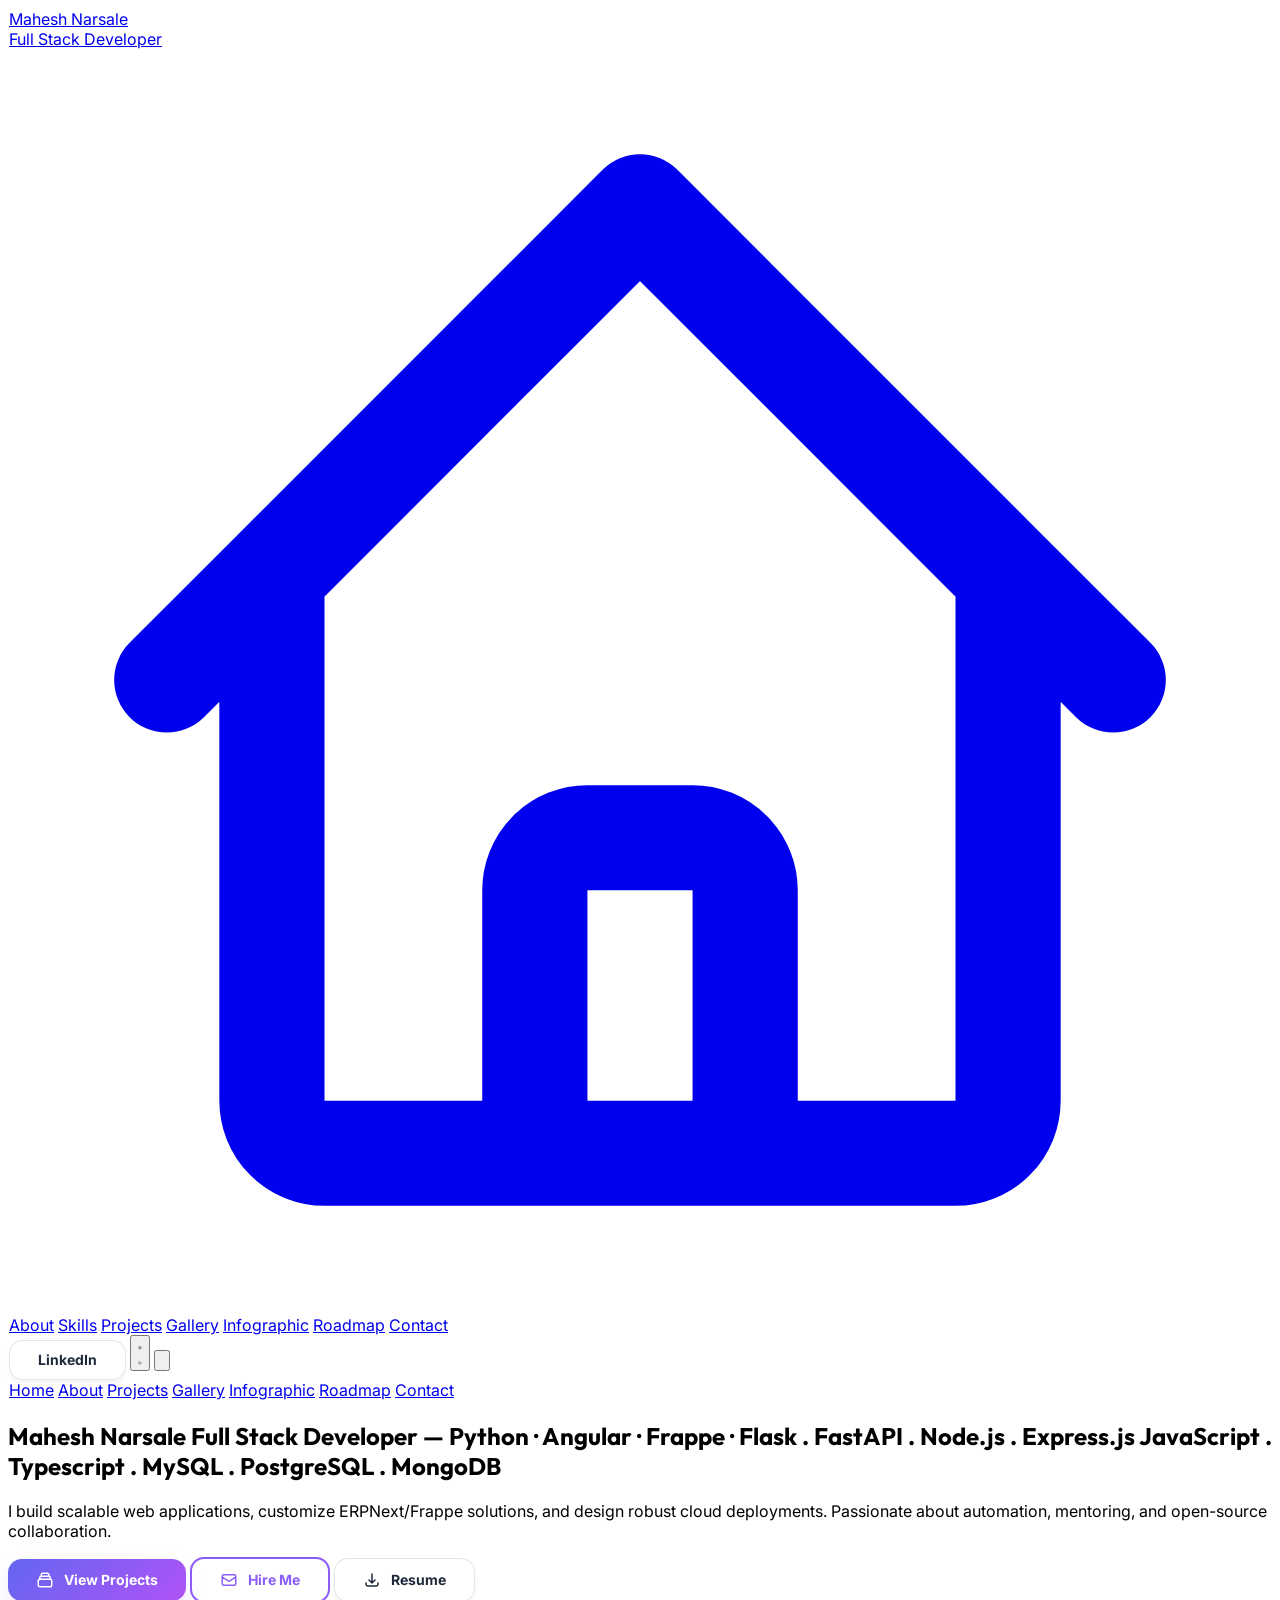
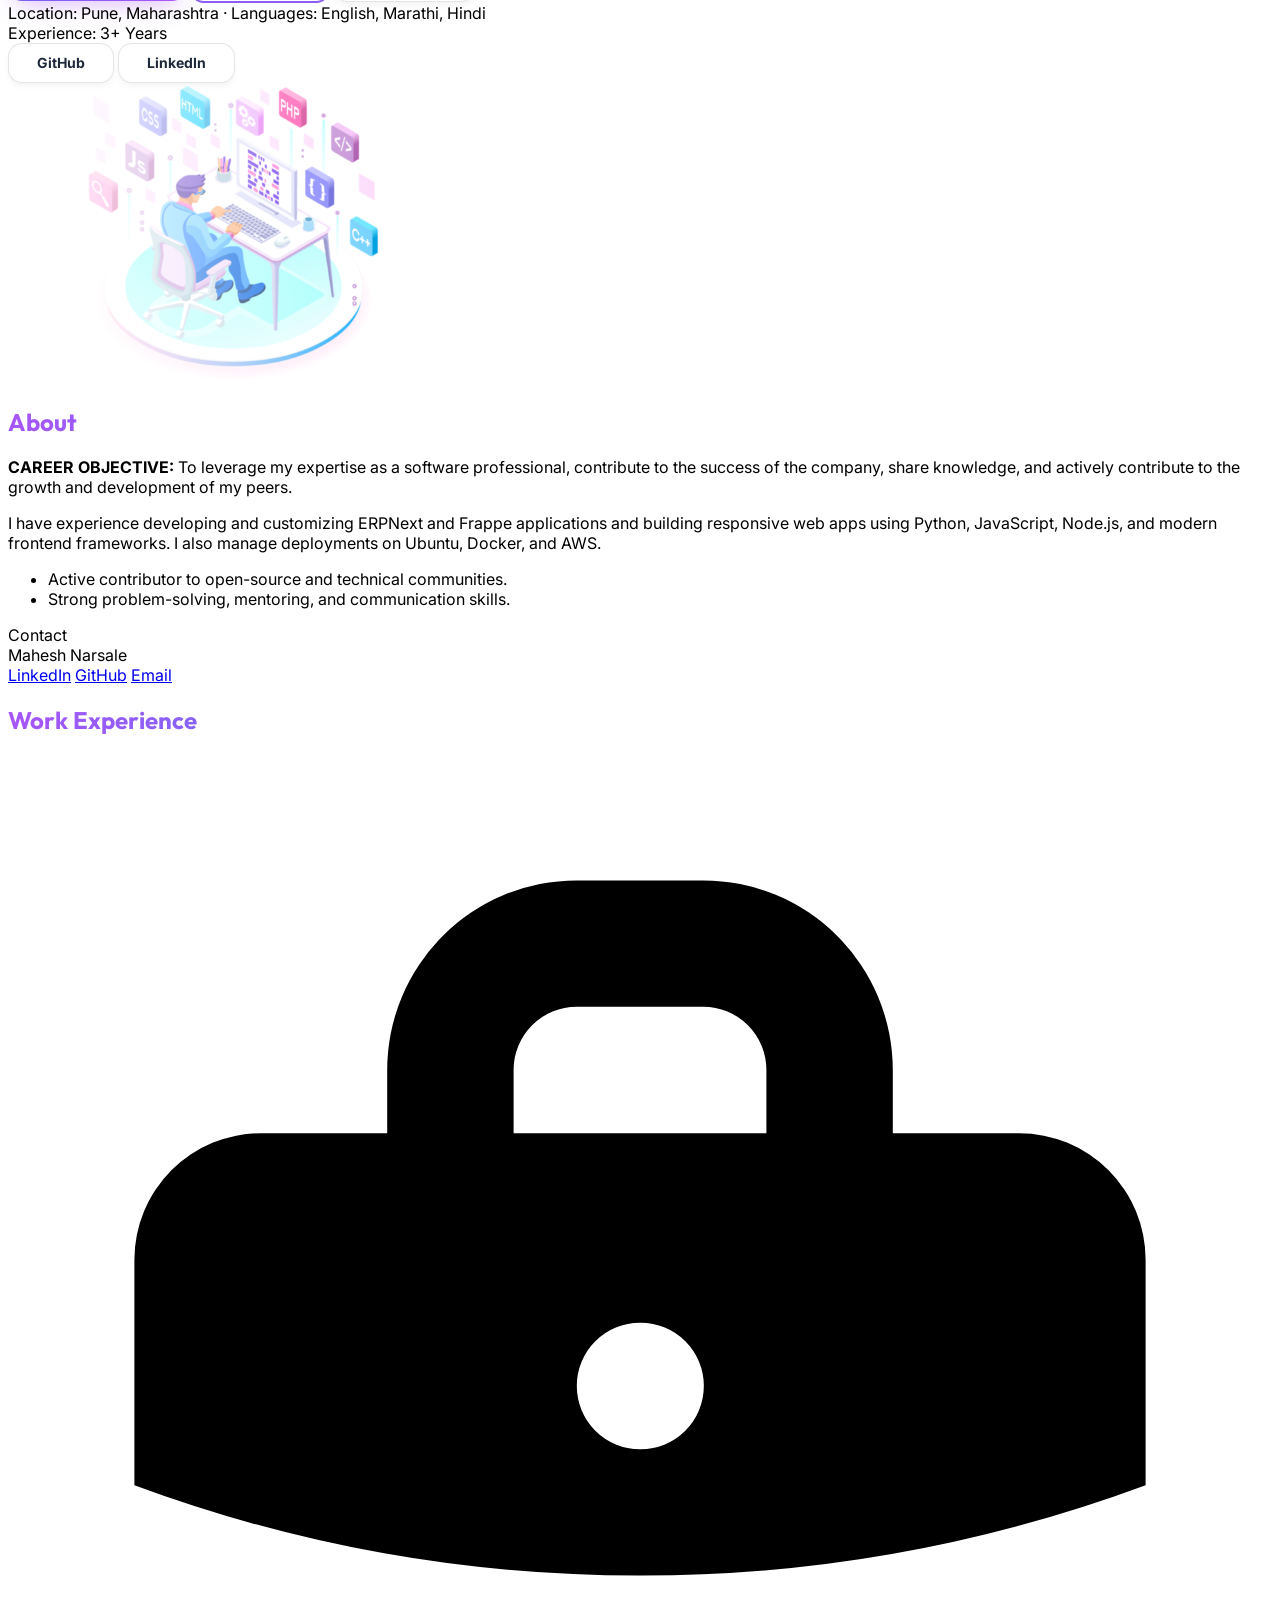
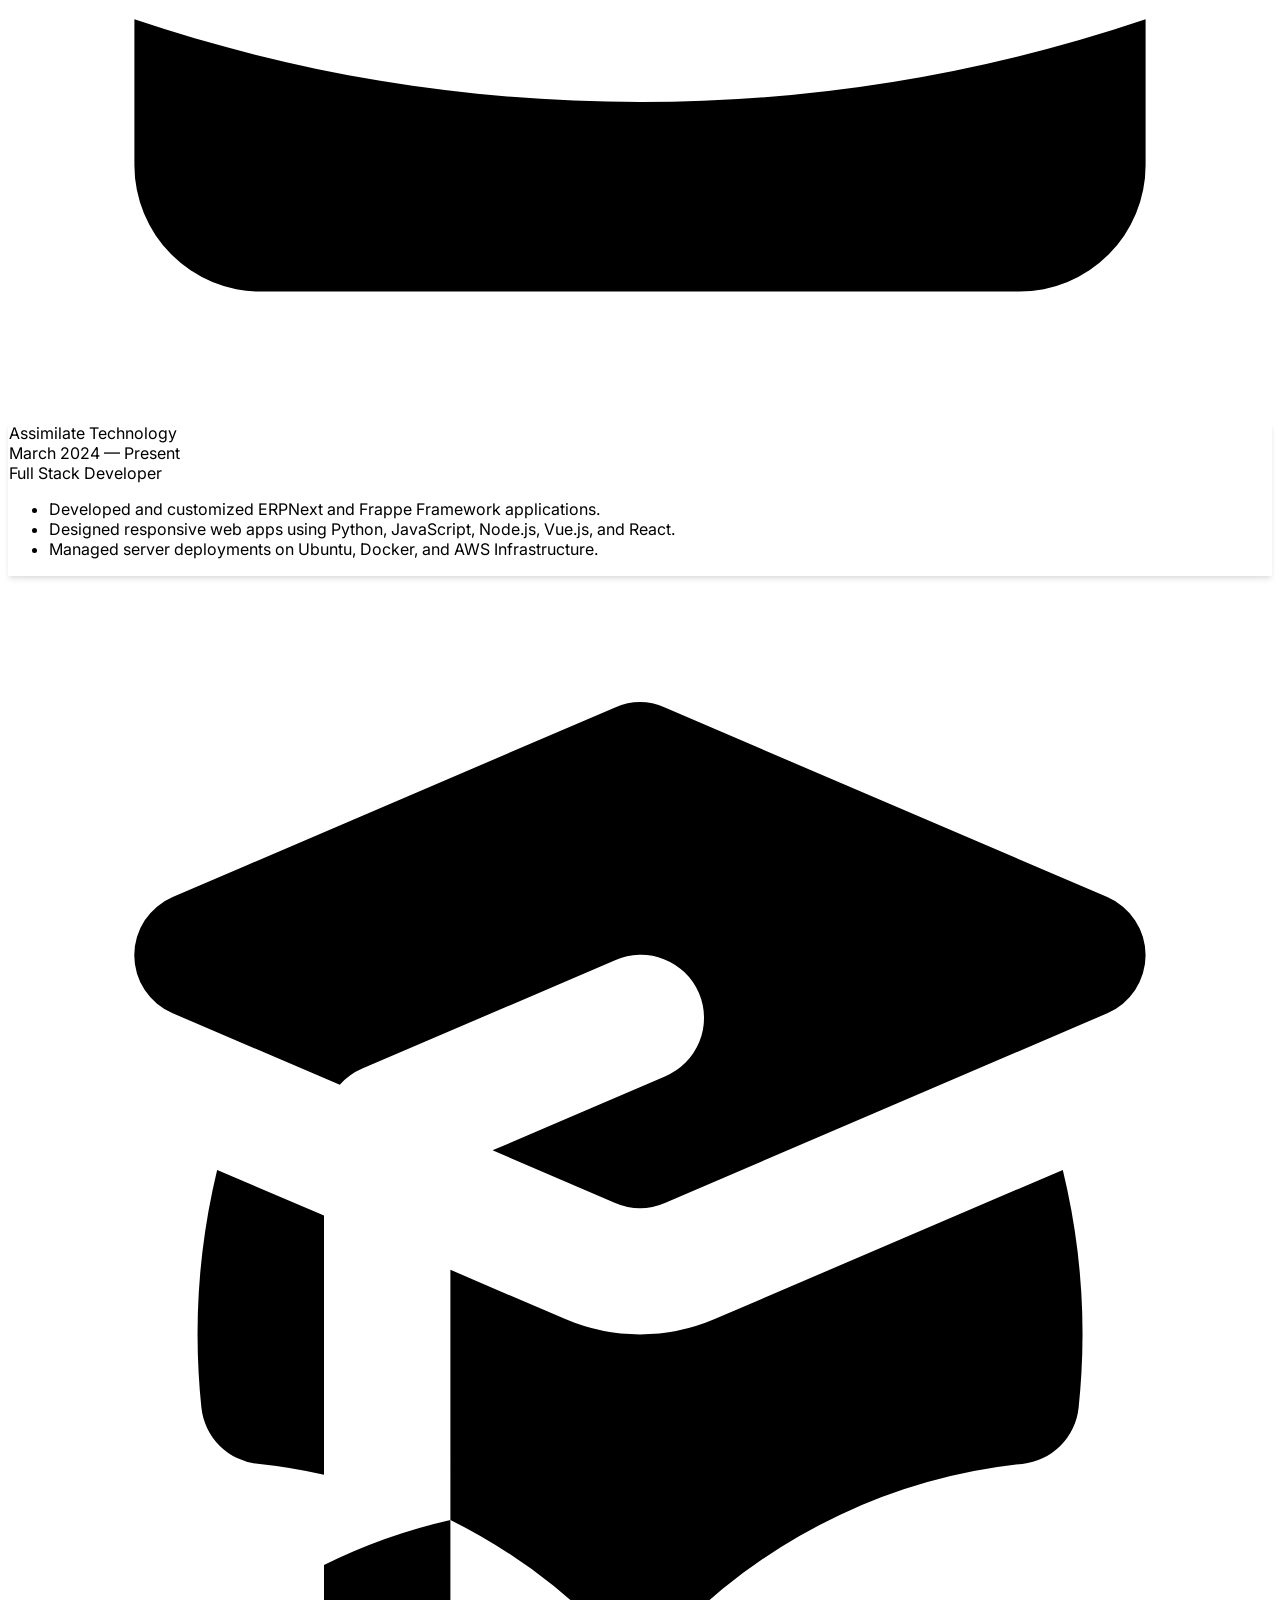
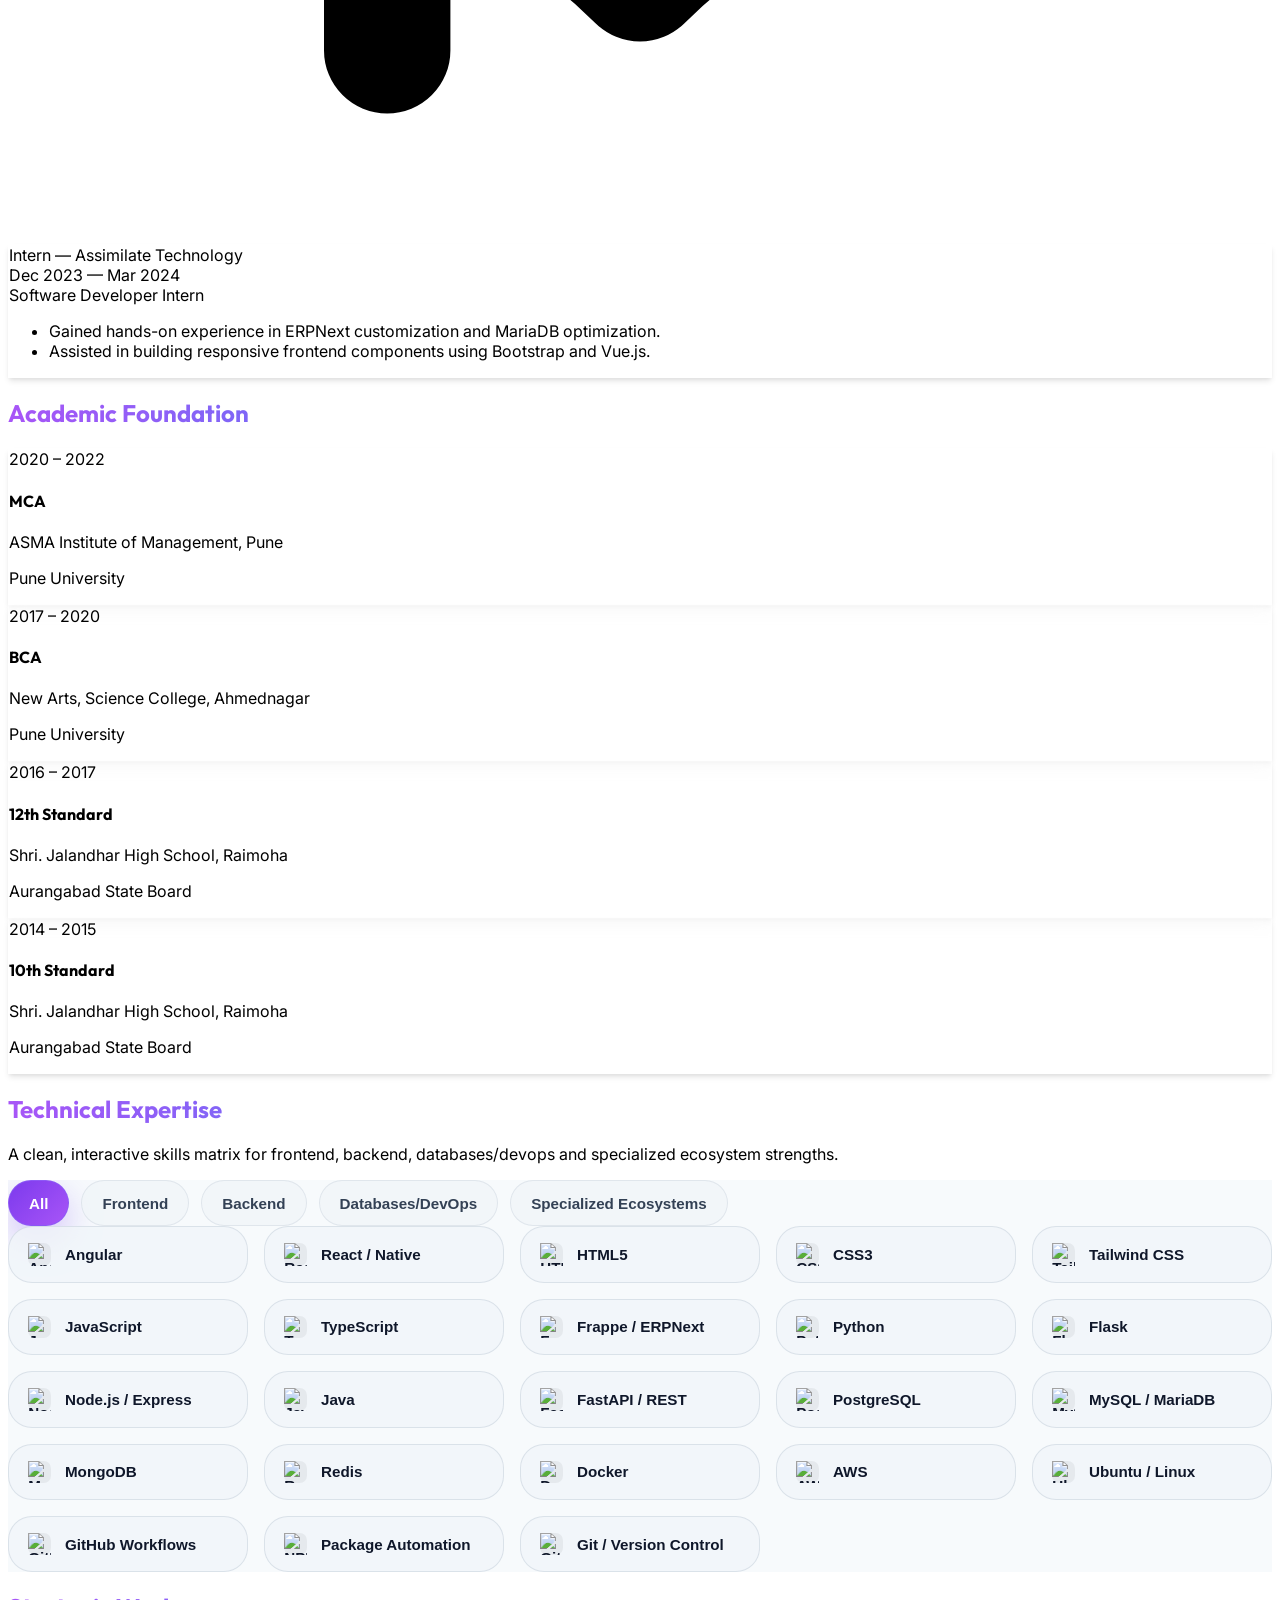
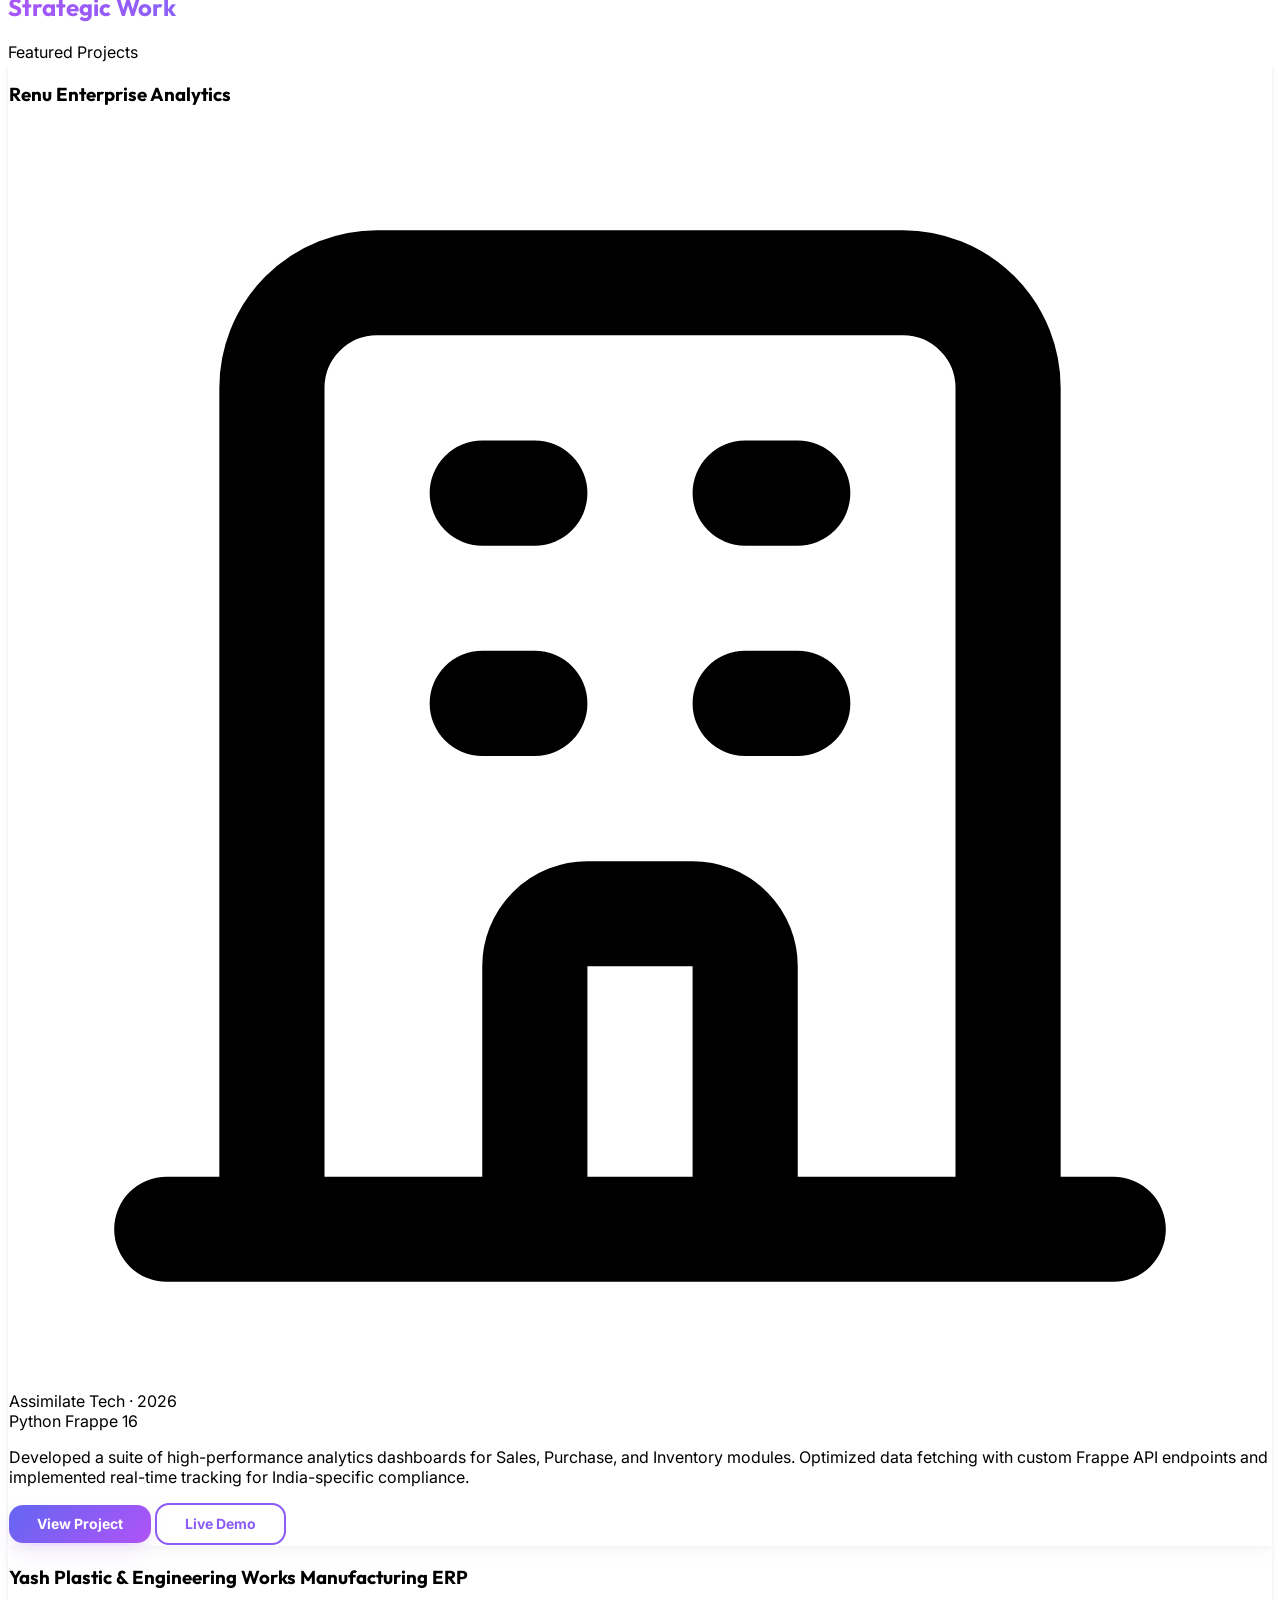
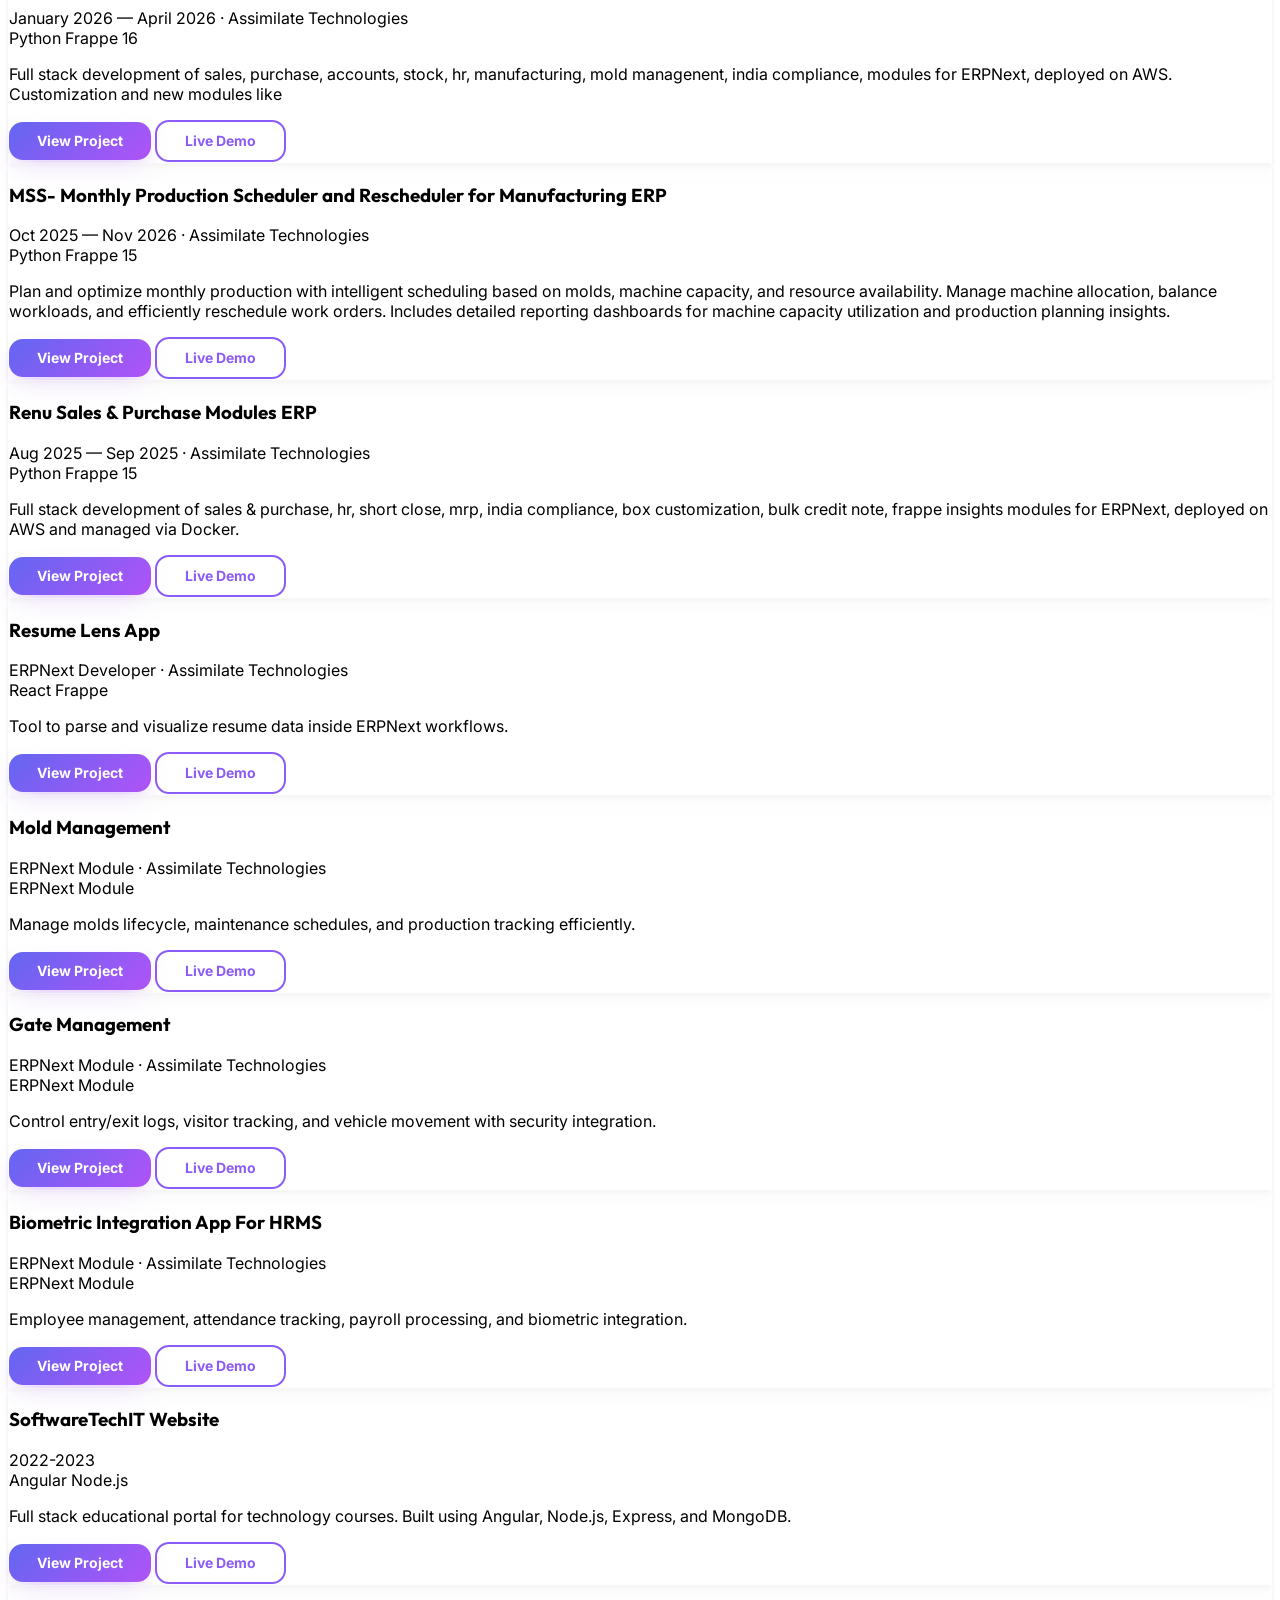
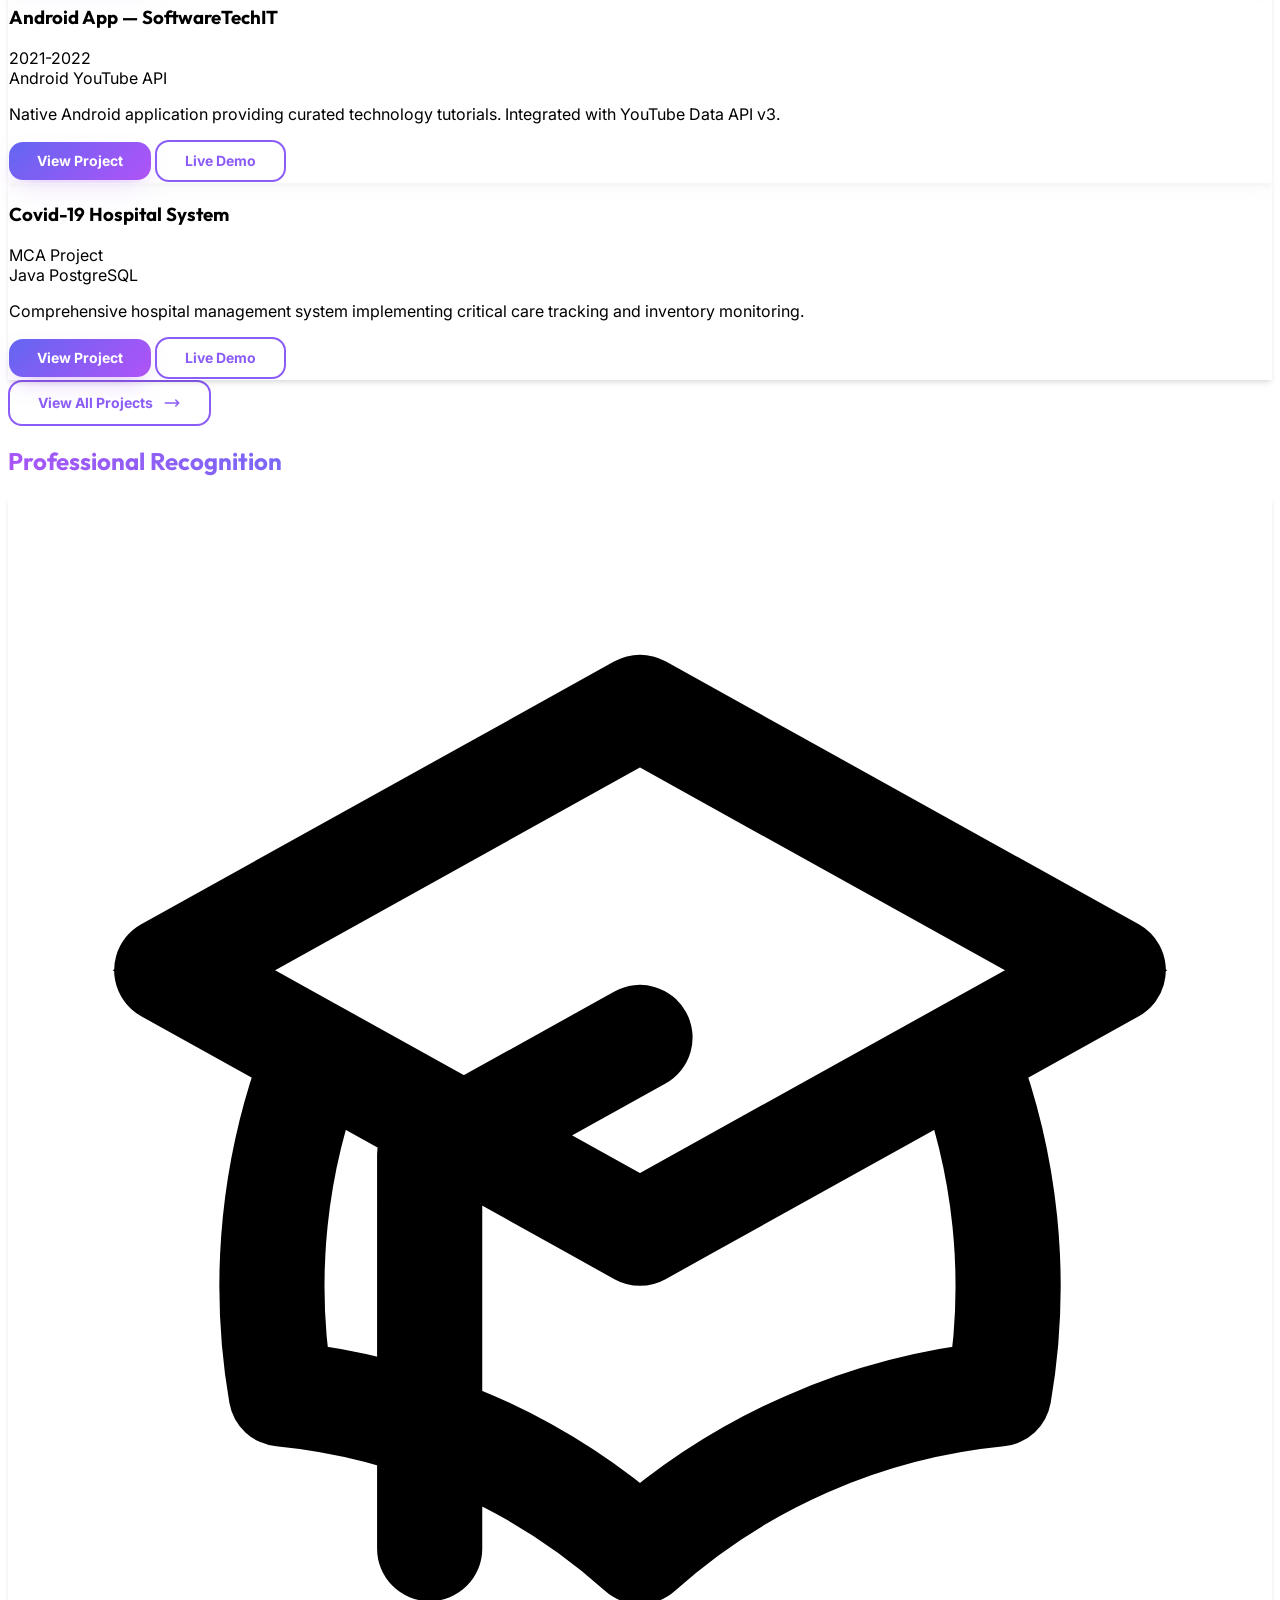
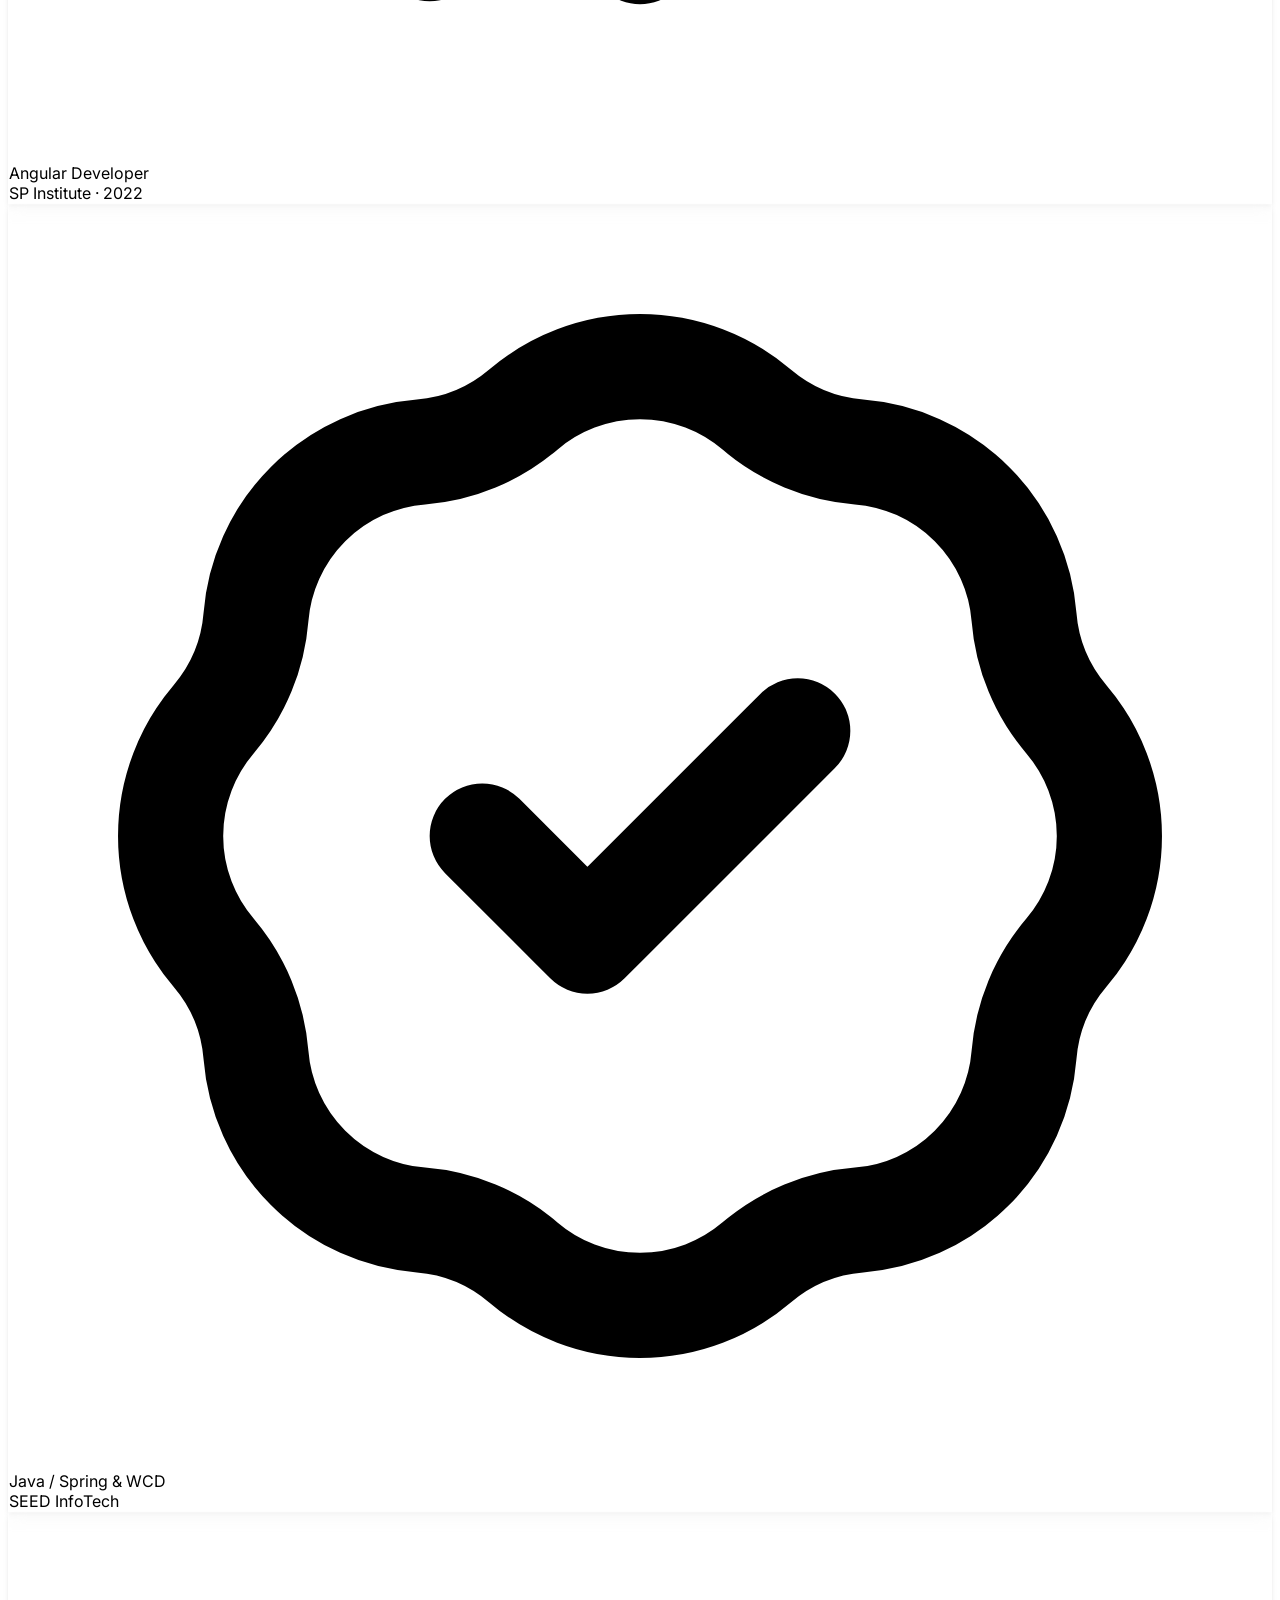
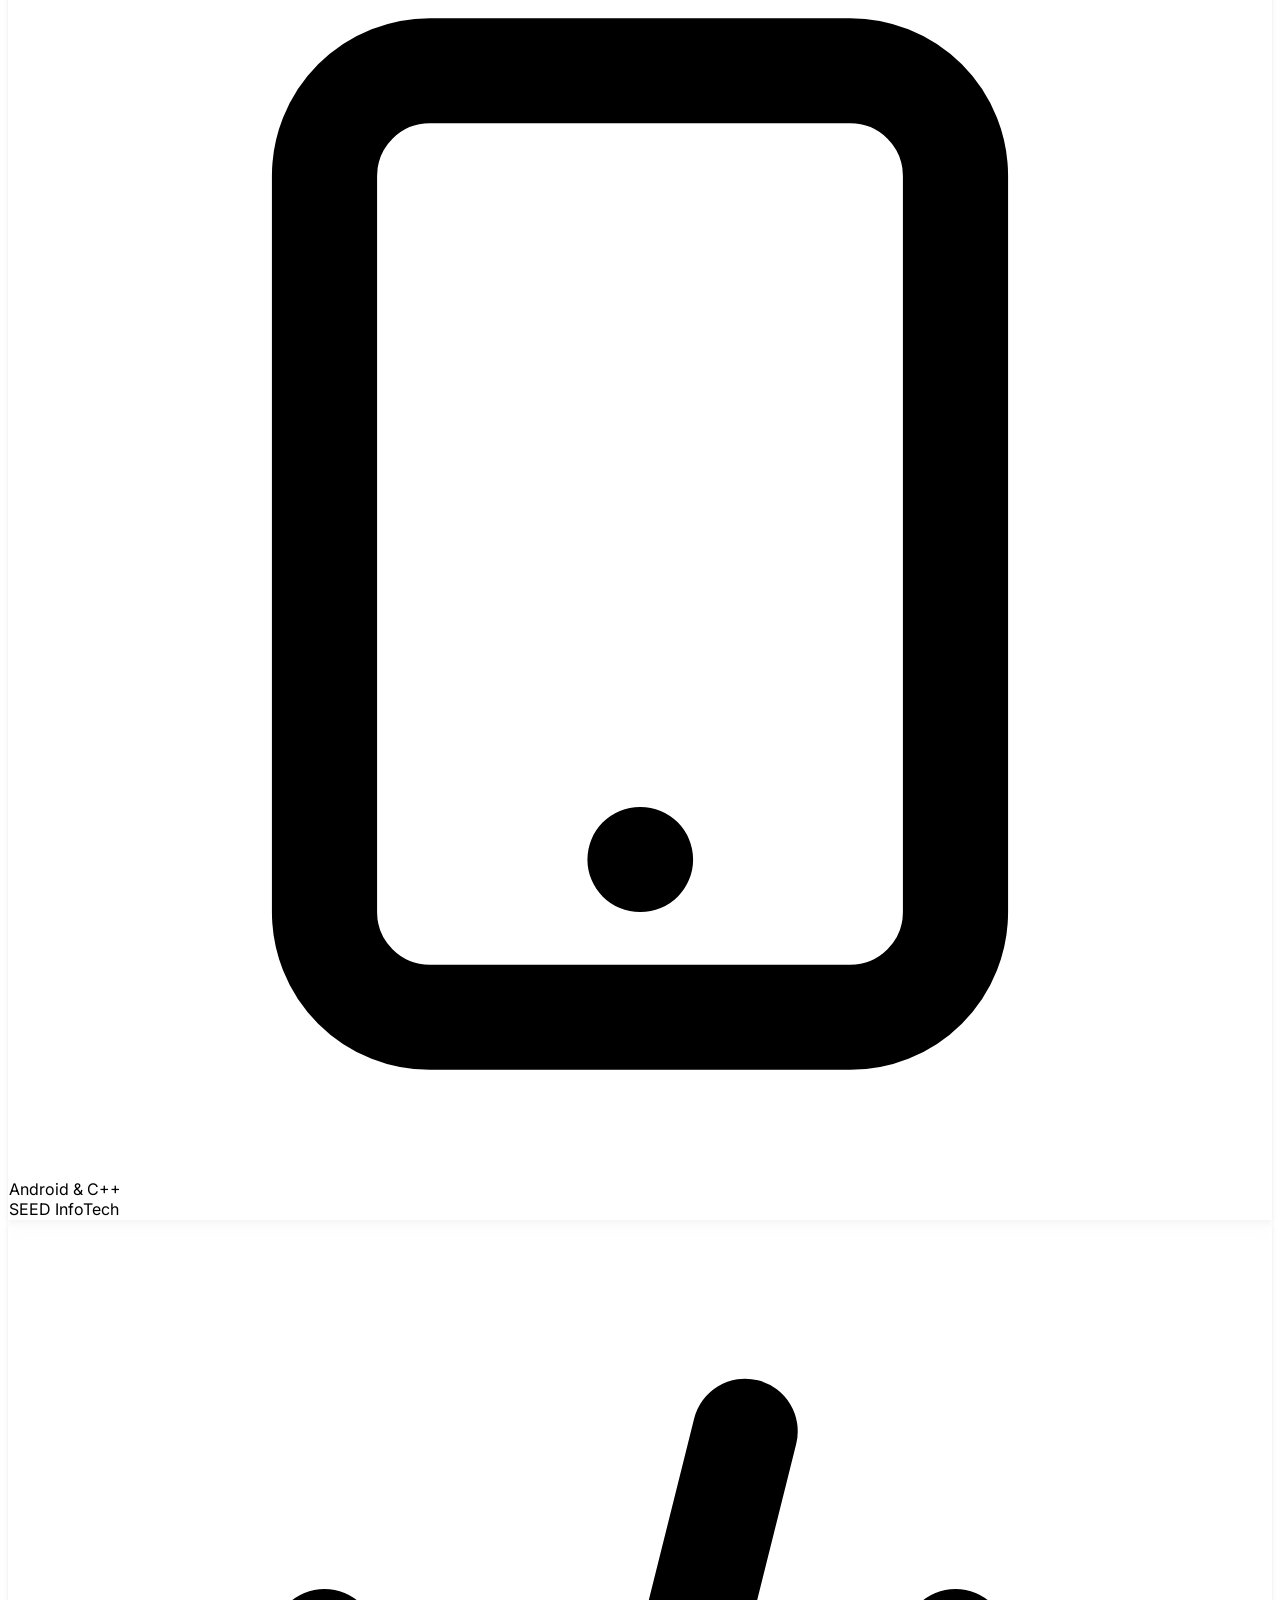
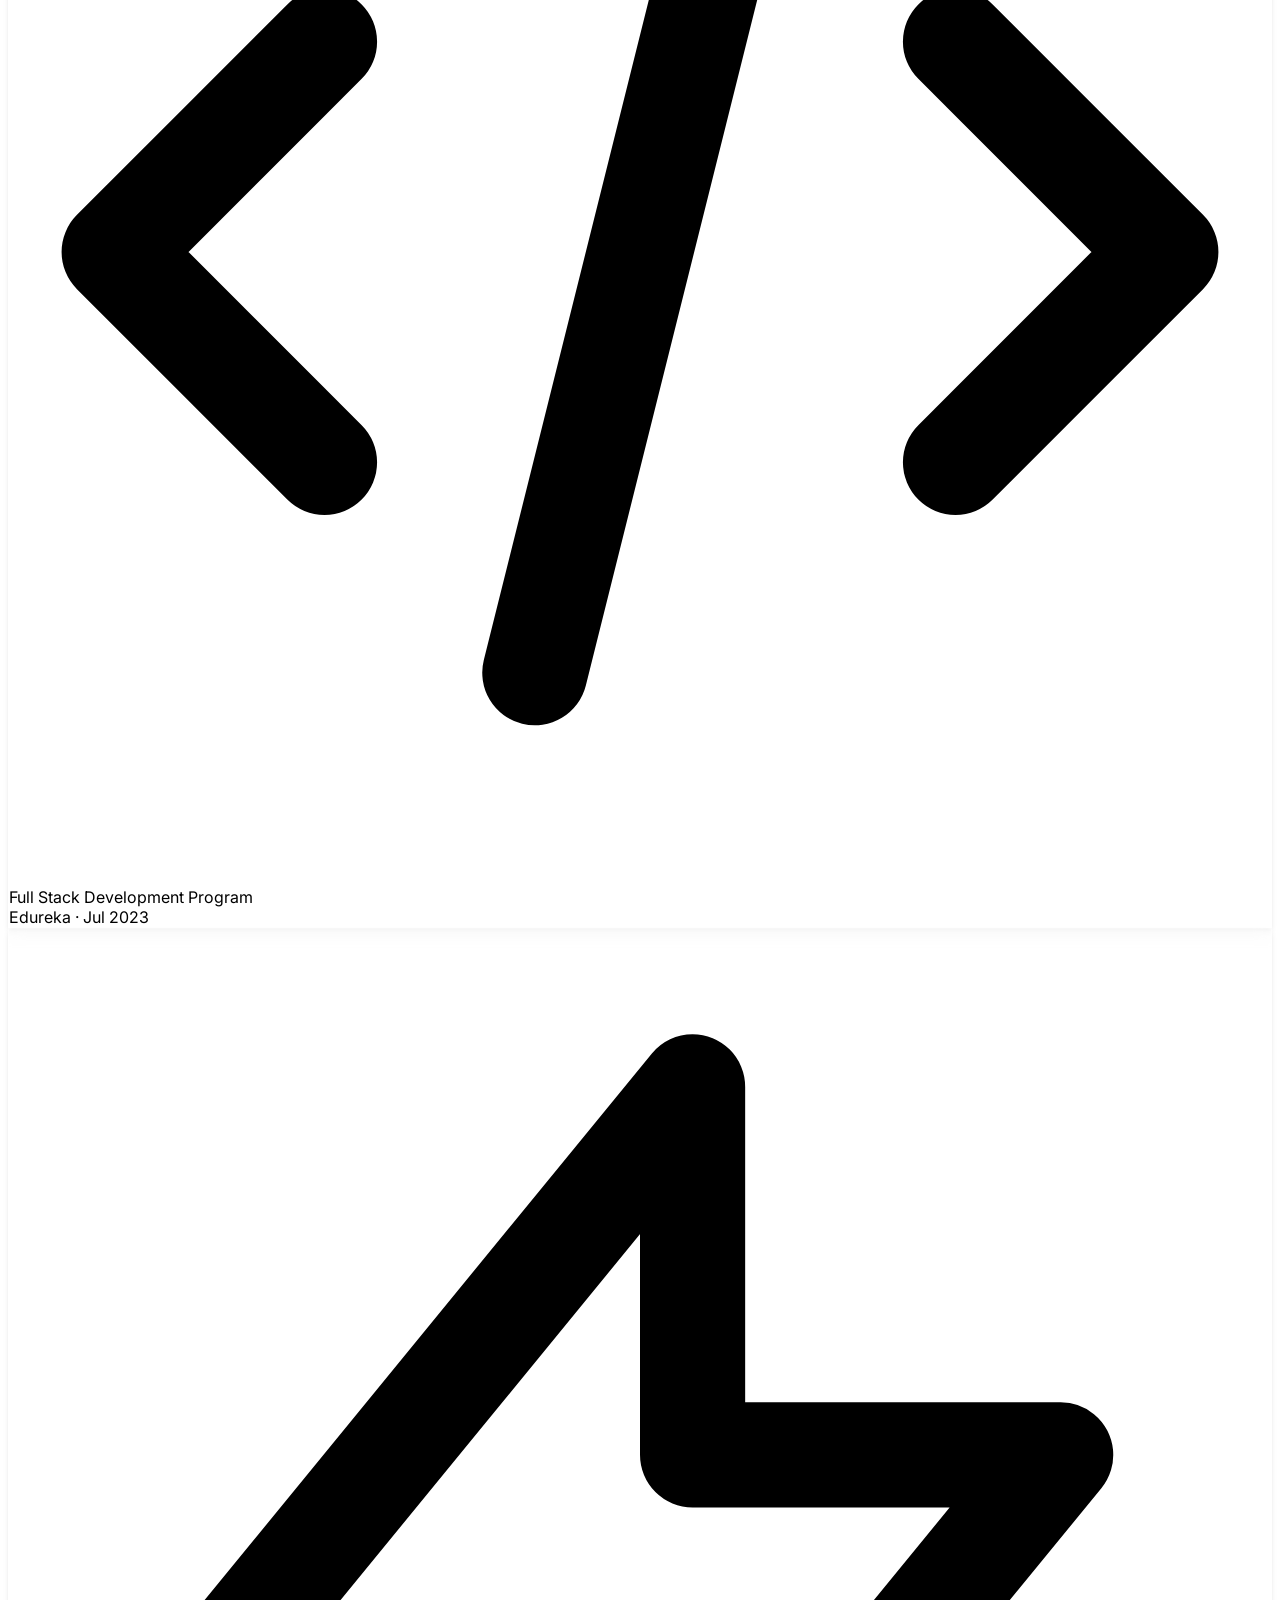
==== index.html @ 87bf1c23 "Update index.html" ====
<!doctype html>
<html lang="en">

<head>
  <meta charset="utf-8" />
  <meta name="viewport" content="width=device-width,initial-scale=1" />
  <title>Mahesh Narsale — Full Stack Developer</title>
  <meta name="description"
    content="Mahesh Narsale — Full Stack Developer. Python, Angular, Frappe, Cloud DevOps. Portfolio & resume 2025." />
  <!-- Tailwind CDN (Play) - convenient for GitHub Pages single-file prototype -->
  <script src="https://cdn.tailwindcss.com"></script>
  <script>
    // Tailwind theme extension (accent: purple -> blue -> green)
    tailwind.config = {
      darkMode: 'class',
      theme: {
        extend: {
          colors: {
            accent: {
              50: '#f5f3ff',
              100: '#ede9fe',
              200: '#ddd6fe',
              300: '#c4b5fd',
              400: '#a78bfa',
              500: '#8b5cf6',
              600: '#7c3aed',
              700: '#6d28d9'
            },
            brandblue: '#2563eb',
            brandgreen: '#10b981'
          },
          boxShadow: {
            'soft-lg': '0 10px 30px rgba(13, 14, 29, 0.08)'
          }
        }
      }
    }
  </script>

  <!-- Flowbite -->
  <link href="https://unpkg.com/flowbite@1.6.5/dist/flowbite.min.css" rel="stylesheet" />
  <!-- Custom Styles -->
  <link rel="stylesheet" href="css/style.css">
  <link rel="stylesheet" href="css/index.css">
</head>

<body class="antialiased bg-gray-50 text-slate-900 dark:bg-slate-900 dark:text-slate-100">

  <!-- PAGE CONTAINER -->
  <div id="page" class="min-h-screen flex flex-col">

    <!-- NAVBAR (injected) -->
    <div id="site-header"></div>

    <!-- HERO -->
    <main class="flex-grow">
      <section id="hero" class="relative py-5 md:py-5">
        <div class="max-w-6xl mx-auto px-4 sm:px-4 lg:px-6 grid grid-cols-1 md:grid-cols-2 gap-8 items-center">
          <div class="space-y-5">
            <h1 class="text-4xl sm:text-5xl font-extrabold tracking-tight">
              <span
                class="block text-transparent bg-clip-text bg-gradient-to-r from-purple-500 via-blue-500 to-green-400">Mahesh
                Narsale</span>
              <span class="block text-lg font-medium text-slate-600 dark:text-slate-300 mt-1">Full Stack Developer —
                Python · Angular · Frappe · Flask . FastAPI . Node.js . Express.js </span>
              <span class="block text-lg font-medium text-slate-600 dark:text-slate-300 mt-1">JavaScript . Typescript .
                MySQL . PostgreSQL . MongoDB </span>
            </h1>

            <p class="text-base text-slate-700 dark:text-slate-300 max-w-2xl fade-in" style="animation-delay: 0.2s">
              I build scalable web applications, customize ERPNext/Frappe solutions, and design robust cloud
              deployments. Passionate about automation, mentoring, and open-source collaboration.
            </p>

            <div class="flex flex-wrap gap-4 mt-6">
              <a href="projects.html" class="btn-premium group">
                <svg class="w-5 h-5 transition-transform group-hover:rotate-12" fill="none" stroke="currentColor"
                  viewBox="0 0 24 24">
                  <path stroke-linecap="round" stroke-linejoin="round" stroke-width="2"
                    d="M19 11H5m14 0a2 2 0 012 2v6a2 2 0 01-2 2H5a2 2 0 01-2-2v-6a2 2 0 012-2m14 0V9a2 2 0 00-2-2M5 11V9a2 2 0 012-2m0 0V5a2 2 0 012-2h6a2 2 0 012 2v2M7 7h10">
                  </path>
                </svg>
                View Projects
              </a>
              <a href="#contact" class="btn-outline-premium group">
                <svg class="w-5 h-5 transition-transform group-hover:scale-110" fill="none" stroke="currentColor"
                  viewBox="0 0 24 24">
                  <path stroke-linecap="round" stroke-linejoin="round" stroke-width="2"
                    d="M3 8l7.89 5.26a2 2 0 002.22 0L21 8M5 19h14a2 2 0 002-2V7a2 2 0 00-2-2H5a2 2 0 00-2 2v10a2 2 0 002 2z">
                  </path>
                </svg>
                Hire Me
              </a>
              <a href="assets/Mahesh-Narsale-Resume.pdf" download class="btn-secondary-premium group">
                <svg class="w-5 h-5 transition-transform group-hover:-translate-y-1" fill="none" stroke="currentColor"
                  viewBox="0 0 24 24">
                  <path stroke-linecap="round" stroke-linejoin="round" stroke-width="2"
                    d="M4 16v1a3 3 0 003 3h10a3 3 0 003-3v-1m-4-4l-4 4m0 0l-4-4m4 4V4"></path>
                </svg>
                Resume
              </a>
            </div>

            <div class="mt-4 text-sm text-slate-600 dark:text-slate-400">
              Location: Pune, Maharashtra · Languages: English, Marathi, Hindi
            </div>

            <div class="mt-4 text-sm text-slate-700 dark:text-slate-300">Experience: <span id="experience-years"
                class="font-semibold">—</span></div>

            <div class="flex gap-3 mt-6">
              <a href="https://github.com/maheshndev" target="_blank"
                class="btn-secondary-premium !px-4 !py-2">GitHub</a>
              <a href="https://www.linkedin.com/in/mahesh-narsale" target="_blank"
                class="btn-secondary-premium !px-4 !py-2">LinkedIn</a>
            </div>
          </div>

          <div class="flex justify-center md:justify-end relative">
            <div class="absolute -top-12 -right-12 w-64 h-64 bg-purple-500/10 rounded-full blur-3xl animate-pulse">
            </div>
            <div class="absolute -bottom-12 -left-12 w-64 h-64 bg-blue-500/10 rounded-full blur-3xl animate-pulse"
              style="animation-delay: 1s"></div>

            <div class="w-full max-w-lg transform transition-all duration-1000 animate-float-slow z-10 blend-to-bg">
              <img src="assets/portrait.png" alt="Mahesh Workspace Illustration"
                class="w-full h-auto object-contain mix-blend-lighten opacity-90 dark:opacity-100 [filter:drop-shadow(0_10px_30px_rgba(139,92,246,0.3))]"
                onerror="this.style.display='none'">
            </div>
          </div>
        </div>
      </section>

      <!-- ABOUT -->
      <section id="about" class="py-5 bg-white dark:bg-slate-900">
        <div class="max-w-6xl mx-auto px-4 sm:px-6 lg:px-8">
          <div class="grid md:grid-cols-3 gap-8 items-start">
            <div class="md:col-span-2">
              <h2 class="text-3xl font-extrabold text-gradient inline-block">About</h2>
              <p class="mt-4 text-slate-700 dark:text-slate-300">
                <strong>CAREER OBJECTIVE:</strong>
                To leverage my expertise as a software professional, contribute to the success of the company, share
                knowledge, and actively contribute to the growth and development of my peers.
              </p>

              <div class="mt-6 prose prose-slate dark:prose-invert max-w-none">
                <p>
                  I have experience developing and customizing ERPNext and Frappe applications and building responsive
                  web apps using Python, JavaScript, Node.js, and modern frontend frameworks. I also manage deployments
                  on Ubuntu, Docker, and AWS.
                </p>
                <ul>
                  <li>Active contributor to open-source and technical communities.</li>
                  <li>Strong problem-solving, mentoring, and communication skills.</li>
                </ul>
              </div>
            </div>

            <aside class="bg-slate-50 dark:bg-slate-800 rounded-xl p-4 border">
              <div class="text-sm text-slate-600 dark:text-slate-300">Contact</div>
              <div class="mt-2 font-semibold">Mahesh Narsale</div>
              <div class="mt-3 flex flex-col gap-2">
                <a href="https://www.linkedin.com/in/mahesh-narsale" target="_blank"
                  class="text-sm px-3 py-2 rounded-md border text-center transition-colors hover:bg-[#0077b5] hover:text-white">LinkedIn</a>
                <a href="https://github.com/maheshndev" target="_blank"
                  class="text-sm px-3 py-2 rounded-md border text-center transition-colors hover:bg-[#333] hover:text-white">GitHub</a>
                <a href="#contact"
                  class="text-sm px-3 py-2 rounded-md border text-center transition-colors hover:bg-accent-600 hover:text-white">Email</a>
              </div>
            </aside>
          </div>
        </div>
      </section>

      <!-- EXPERIENCE -->
      <section id="experience" class="py-20 bg-white dark:bg-slate-900">
        <div class="max-w-6xl mx-auto px-4 sm:px-6 lg:px-8">
          <div class="mb-12">
            <h2 class="text-3xl font-extrabold text-gradient inline-block">Work Experience</h2>
          </div>

          <div
            class="relative space-y-8 before:absolute before:inset-0 before:ml-5 before:-translate-x-px md:before:mx-auto md:before:translate-x-0 before:h-full before:w-0.5 before:bg-gradient-to-b before:from-transparent before:via-slate-300 before:to-transparent dark:before:via-slate-700">

            <!-- Item 1 -->
            <div
              class="relative flex items-center justify-between md:justify-normal md:odd:flex-row-reverse group is-active">
              <!-- Icon -->
              <div
                class="flex items-center justify-center w-10 h-10 rounded-full border border-white dark:border-slate-800 bg-slate-100 dark:bg-slate-800 text-slate-500 shadow shrink-0 md:order-1 md:group-odd:-translate-x-1/2 md:group-even:translate-x-1/2">
                <svg class="w-5 h-5 text-accent-600" fill="currentColor" viewBox="0 0 20 20">
                  <path fill-rule="evenodd"
                    d="M6 6V5a3 3 0 013-3h2a3 3 0 013 3v1h2a2 2 0 012 2v3.57A22.952 22.952 0 0110 13a22.95 22.95 0 01-8-1.43V8a2 2 0 012-2h2zm2-1a1 1 0 011-1h2a1 1 0 011 1v1H8V5zm1 5a1 1 0 011-1h.01a1 1 0 110 2H10a1 1 0 01-1-1z"
                    clip-rule="evenodd"></path>
                  <path
                    d="M2 13.692V16a2 2 0 002 2h12a2 2 0 002-2v-2.308A24.974 24.974 0 0110 15c-2.796 0-5.487-.46-8-1.308z">
                  </path>
                </svg>
              </div>
              <!-- Content -->
              <div
                class="w-[calc(100%-4rem)] md:w-[calc(50%-2.5rem)] glass-card p-6 rounded-2xl border border-slate-200 dark:border-slate-800 card-hover">
                <div class="flex items-center justify-between space-x-2 mb-1">
                  <div class="font-bold text-slate-900 dark:text-white">Assimilate Technology</div>
                  <time class="font-inter text-xs font-medium text-accent-600 uppercase">March 2024 — Present</time>
                </div>
                <div class="text-slate-500 dark:text-slate-400 font-semibold text-sm mb-4">Full Stack Developer
                </div>
                <div class="text-slate-600 dark:text-slate-400 text-sm">
                  <ul class="list-disc ml-4 space-y-2">
                    <li>Developed and customized ERPNext and Frappe Framework applications.</li>
                    <li>Designed responsive web apps using Python, JavaScript, Node.js, Vue.js, and React.</li>
                    <li>Managed server deployments on Ubuntu, Docker, and AWS Infrastructure.</li>
                  </ul>
                </div>
              </div>
            </div>

            <!-- Item 2 -->
            <div class="relative flex items-center justify-between md:justify-normal md:odd:flex-row-reverse group">
              <!-- Icon -->
              <div
                class="flex items-center justify-center w-10 h-10 rounded-full border border-white dark:border-slate-800 bg-slate-100 dark:bg-slate-800 text-slate-500 shadow shrink-0 md:order-1 md:group-odd:-translate-x-1/2 md:group-even:translate-x-1/2">
                <svg class="w-5 h-5 text-accent-600" fill="currentColor" viewBox="0 0 20 20">
                  <path
                    d="M10.394 2.08a1 1 0 00-.788 0l-7 3a1 1 0 000 1.84L5.25 8.051a.999.999 0 01.356-.257l4-1.714a1 1 0 11.788 1.838L7.667 9.088l1.94.831a1 1 0 00.787 0l7-3a1 1 0 000-1.838l-7-3zM3.31 9.397L5 10.12v4.102a8.969 8.969 0 00-1.05-.174 1 1 0 01-.89-.89 11.115 11.115 0 01.25-3.762zM9.3 16.573A9.026 9.026 0 007 14.935v-3.957l1.818.78a3 3 0 002.364 0l5.508-2.361a11.026 11.026 0 01.25 3.762 1 1 0 01-.89.89 8.968 8.968 0 00-5.35 2.524 1 1 0 01-1.4 0zM6 18a1 1 0 001-1v-2.065a8.935 8.935 0 00-2 .712V17a1 1 0 001 1z">
                  </path>
                </svg>
              </div>
              <!-- Content -->
              <div
                class="w-[calc(100%-4rem)] md:w-[calc(50%-2.5rem)] glass-card p-6 rounded-2xl border border-slate-200 dark:border-slate-800 card-hover">
                <div class="flex items-center justify-between space-x-2 mb-1">
                  <div class="font-bold text-slate-900 dark:text-white">Intern — Assimilate Technology</div>
                  <time class="font-inter text-xs font-medium text-accent-600 uppercase">Dec 2023 — Mar 2024</time>
                </div>
                <div class="text-slate-500 dark:text-slate-400 font-semibold text-sm mb-4">Software Developer Intern
                </div>
                <div class="text-slate-600 dark:text-slate-400 text-sm">
                  <ul class="list-disc ml-4 space-y-2">
                    <li>Gained hands-on experience in ERPNext customization and MariaDB optimization.</li>
                    <li>Assisted in building responsive frontend components using Bootstrap and Vue.js.</li>
                  </ul>
                </div>
              </div>
            </div>

          </div>
        </div>
      </section>

      <!-- EDUCATION -->
      <section id="education" class="py-20 bg-gray-50 dark:bg-slate-900/50">
        <div class="max-w-6xl mx-auto px-4 sm:px-6 lg:px-8">
          <div class="mb-12">
            <h2 class="text-3xl font-extrabold text-gradient inline-block">Academic Foundation</h2>
          </div>

          <div class="grid md:grid-cols-2 lg:grid-cols-4 gap-6">
            <div class="glass-card p-6 rounded-2xl border border-slate-200 dark:border-slate-800 card-hover">
              <div class="text-accent-600 font-bold text-sm mb-2">2020 – 2022</div>
              <h4 class="font-bold text-slate-900 dark:text-white mb-2">MCA</h4>
              <p class="text-xs text-slate-500 dark:text-slate-400">ASMA Institute of Management, Pune</p>
              <p class="text-xs text-slate-500 dark:text-slate-400 mt-1">Pune University</p>
            </div>

            <div class="glass-card p-6 rounded-2xl border border-slate-200 dark:border-slate-800 card-hover">
              <div class="text-accent-600 font-bold text-sm mb-2">2017 – 2020</div>
              <h4 class="font-bold text-slate-900 dark:text-white mb-2">BCA</h4>
              <p class="text-xs text-slate-500 dark:text-slate-400">New Arts, Science College, Ahmednagar</p>
              <p class="text-xs text-slate-500 dark:text-slate-400 mt-1">Pune University</p>
            </div>

            <div class="glass-card p-6 rounded-2xl border border-slate-200 dark:border-slate-800 card-hover">
              <div class="text-accent-600 font-bold text-sm mb-2">2016 – 2017</div>
              <h4 class="font-bold text-slate-900 dark:text-white mb-2">12th Standard</h4>
              <p class="text-xs text-slate-500 dark:text-slate-400">Shri. Jalandhar High School, Raimoha</p>
              <p class="text-xs text-slate-500 dark:text-slate-400 mt-1">Aurangabad State Board</p>
            </div>

            <div class="glass-card p-6 rounded-2xl border border-slate-200 dark:border-slate-800 card-hover">
              <div class="text-accent-600 font-bold text-sm mb-2">2014 – 2015</div>
              <h4 class="font-bold text-slate-900 dark:text-white mb-2">10th Standard</h4>
              <p class="text-xs text-slate-500 dark:text-slate-400">Shri. Jalandhar High School, Raimoha</p>
              <p class="text-xs text-slate-500 dark:text-slate-400 mt-1">Aurangabad State Board</p>
            </div>
          </div>
        </div>
      </section>

      <!-- SKILLS -->
      <section id="skills" class="py-16 bg-white dark:bg-slate-900 text-slate-900 dark:text-slate-100">
        <div class="max-w-6xl mx-auto px-4 sm:px-6 lg:px-8">
          <div class="mb-12 text-left">
            <h2 class="text-3xl font-extrabold text-gradient inline-block">Technical Expertise</h2>
            <p class="mt-4 text-slate-600 dark:text-slate-400 max-w-2xl">
              A clean, interactive skills matrix for frontend, backend, databases/devops and specialized ecosystem strengths.
            </p>
          </div>

          <div class="skill-component rounded-[2rem] border border-slate-200 dark:border-slate-800 bg-slate-50 dark:bg-slate-900/95 p-6 shadow-2xl shadow-slate-200/40 dark:shadow-slate-950/40">
            <div class="skill-filter-group mb-8">
              <button type="button" class="skill-filter-btn active" data-filter="all" aria-pressed="true">All</button>
              <button type="button" class="skill-filter-btn" data-filter="frontend" aria-pressed="false">Frontend</button>
              <button type="button" class="skill-filter-btn" data-filter="backend" aria-pressed="false">Backend</button>
              <button type="button" class="skill-filter-btn" data-filter="databases-devops" aria-pressed="false">Databases/DevOps</button>
              <button type="button" class="skill-filter-btn" data-filter="specialized" aria-pressed="false">Specialized Ecosystems</button>
            </div>

            <div class="skill-grid">
              <button type="button" class="skill-item fade-in" data-category="frontend">
                <span class="skill-item-icon"><img src="https://cdn.jsdelivr.net/gh/devicons/devicon/icons/angularjs/angularjs-original.svg" alt="Angular" aria-hidden="true" /></span>
                Angular
              </button>
              <button type="button" class="skill-item fade-in" data-category="frontend">
                <span class="skill-item-icon"><img src="https://cdn.jsdelivr.net/gh/devicons/devicon/icons/react/react-original.svg" alt="React" aria-hidden="true" /></span>
                React / Native
              </button>
              <button type="button" class="skill-item fade-in" data-category="frontend">
                <span class="skill-item-icon"><img src="https://cdn.jsdelivr.net/gh/devicons/devicon/icons/html5/html5-original.svg" alt="HTML5" aria-hidden="true" /></span>
                HTML5
              </button>
              <button type="button" class="skill-item fade-in" data-category="frontend">
                <span class="skill-item-icon"><img src="https://cdn.jsdelivr.net/gh/devicons/devicon/icons/css3/css3-original.svg" alt="CSS3" aria-hidden="true" /></span>
                CSS3
              </button>
              <button type="button" class="skill-item fade-in" data-category="frontend">
                <span class="skill-item-icon"><img src="https://cdn.jsdelivr.net/gh/devicons/devicon/icons/tailwindcss/tailwindcss-plain.svg" alt="Tailwind CSS" aria-hidden="true" /></span>
                Tailwind CSS
              </button>
              <button type="button" class="skill-item fade-in" data-category="frontend">
                <span class="skill-item-icon"><img src="https://cdn.jsdelivr.net/gh/devicons/devicon/icons/javascript/javascript-original.svg" alt="JavaScript" aria-hidden="true" /></span>
                JavaScript
              </button>
              <button type="button" class="skill-item fade-in" data-category="frontend backend">
                <span class="skill-item-icon"><img src="https://cdn.jsdelivr.net/gh/devicons/devicon/icons/typescript/typescript-original.svg" alt="TypeScript" aria-hidden="true" /></span>
                TypeScript
              </button>
              <button type="button" class="skill-item fade-in" data-category="backend specialized">
                <span class="skill-item-icon"><img src="https://raw.githubusercontent.com/frappe/frappe/develop/frappe/public/images/frappe-framework-logo.png" alt="Frappe" aria-hidden="true" /></span>
                Frappe / ERPNext
              </button>
              <button type="button" class="skill-item fade-in" data-category="backend">
                <span class="skill-item-icon"><img src="https://cdn.jsdelivr.net/gh/devicons/devicon/icons/python/python-original.svg" alt="Python" aria-hidden="true" /></span>
                Python
              </button>
              <button type="button" class="skill-item fade-in" data-category="backend">
                <span class="skill-item-icon"><img src="https://cdn.jsdelivr.net/gh/devicons/devicon/icons/flask/flask-original.svg" alt="Flask" aria-hidden="true" /></span>
                Flask
              </button>
              <button type="button" class="skill-item fade-in" data-category="backend">
                <span class="skill-item-icon"><img src="https://cdn.jsdelivr.net/gh/devicons/devicon/icons/nodejs/nodejs-original.svg" alt="Node.js" aria-hidden="true" /></span>
                Node.js / Express
              </button>
              <button type="button" class="skill-item fade-in" data-category="backend">
                <span class="skill-item-icon"><img src="https://cdn.jsdelivr.net/gh/devicons/devicon/icons/java/java-original.svg" alt="Java" aria-hidden="true" /></span>
                Java
              </button>
              <button type="button" class="skill-item fade-in" data-category="backend">
                <span class="skill-item-icon"><img src="https://cdn.jsdelivr.net/gh/devicons/devicon/icons/fastapi/fastapi-original.svg" alt="FastAPI" aria-hidden="true" /></span>
                FastAPI / REST
              </button>
              <button type="button" class="skill-item fade-in" data-category="databases-devops">
                <span class="skill-item-icon"><img src="https://cdn.jsdelivr.net/gh/devicons/devicon/icons/postgresql/postgresql-original.svg" alt="PostgreSQL" aria-hidden="true" /></span>
                PostgreSQL
              </button>
              <button type="button" class="skill-item fade-in" data-category="databases-devops">
                <span class="skill-item-icon"><img src="https://cdn.jsdelivr.net/gh/devicons/devicon/icons/mysql/mysql-original.svg" alt="MySQL" aria-hidden="true" /></span>
                MySQL / MariaDB
              </button>
              <button type="button" class="skill-item fade-in" data-category="databases-devops">
                <span class="skill-item-icon"><img src="https://cdn.jsdelivr.net/gh/devicons/devicon/icons/mongodb/mongodb-original.svg" alt="MongoDB" aria-hidden="true" /></span>
                MongoDB
              </button>
              <button type="button" class="skill-item fade-in" data-category="databases-devops">
                <span class="skill-item-icon"><img src="https://cdn.jsdelivr.net/gh/devicons/devicon/icons/redis/redis-original.svg" alt="Redis" aria-hidden="true" /></span>
                Redis
              </button>
              <button type="button" class="skill-item fade-in" data-category="databases-devops">
                <span class="skill-item-icon"><img src="https://cdn.jsdelivr.net/gh/devicons/devicon/icons/docker/docker-original.svg" alt="Docker" aria-hidden="true" /></span>
                Docker
              </button>
              <button type="button" class="skill-item fade-in" data-category="databases-devops">
                <span class="skill-item-icon"><img src="https://cdn.jsdelivr.net/gh/devicons/devicon/icons/amazonwebservices/amazonwebservices-original-wordmark.svg" alt="AWS" aria-hidden="true" /></span>
                AWS
              </button>
              <button type="button" class="skill-item fade-in" data-category="databases-devops">
                <span class="skill-item-icon"><img src="https://cdn.jsdelivr.net/gh/devicons/devicon/icons/ubuntu/ubuntu-plain.svg" alt="Ubuntu" aria-hidden="true" /></span>
                Ubuntu / Linux
              </button>
              <button type="button" class="skill-item fade-in" data-category="specialized">
                <span class="skill-item-icon"><img src="https://cdn.jsdelivr.net/gh/devicons/devicon/icons/github/github-original.svg" alt="GitHub" aria-hidden="true" /></span>
                GitHub Workflows
              </button>
              <button type="button" class="skill-item fade-in" data-category="specialized">
                <span class="skill-item-icon"><img src="https://cdn.jsdelivr.net/gh/devicons/devicon/icons/npm/npm-original-wordmark.svg" alt="NPM" aria-hidden="true" /></span>
                Package Automation
              </button>
              <button type="button" class="skill-item fade-in" data-category="specialized">
                <span class="skill-item-icon"><img src="https://cdn.jsdelivr.net/gh/devicons/devicon/icons/git/git-original.svg" alt="Git" aria-hidden="true" /></span>
                Git / Version Control
              </button>
            </div>
          </div>
        </div>
      </section>

      <!-- PROJECTS (featured) -->
      <section id="projects" class="py-5 bg-white dark:bg-slate-900">
        <div class="max-w-6xl mx-auto px-4 sm:px-6 lg:px-8">
          <div class="flex items-center justify-between">
            <h2 class="text-3xl font-extrabold text-gradient">Strategic Work</h2>
            <div class="text-sm font-bold text-slate-500 uppercase tracking-widest hidden sm:block">Featured Projects
            </div>
          </div>

          <div class="mt-6 grid gap-6 md:grid-cols-2 lg:grid-cols-3">
            <article
              class="p-6 rounded-2xl glass-card border border-slate-200 dark:border-slate-800 card-hover flex flex-col">
              <div class="flex justify-between items-start">
                <div>
                  <h3 class="font-bold text-lg">Renu Enterprise Analytics</h3>
                  <div class="text-xs font-semibold text-slate-500 dark:text-slate-400 mb-1 flex items-center gap-2">
                    <svg class="w-3 h-3" fill="none" stroke="currentColor" viewBox="0 0 24 24">
                      <path stroke-linecap="round" stroke-linejoin="round" stroke-width="2"
                        d="M19 21V5a2 2 0 00-2-2H7a2 2 0 00-2 2v16m14 0h2m-2 0h-5m-9 0H3m2 0h5M9 7h1m-1 4h1m4-4h1m-1 4h1m-5 10v-5a1 1 0 011-1h2a1 1 0 011 1v5m-4 0h4">
                      </path>
                    </svg>
                    Assimilate Tech · 2026
                  </div>
                </div>
                <div class="flex flex-wrap gap-2 mb-3">
                  <span
                    class="px-2.5 py-1 rounded-lg bg-indigo-500/10 text-indigo-400 text-[10px] font-bold uppercase tracking-wider border border-indigo-500/20">Python</span>
                  <span
                    class="px-2.5 py-1 rounded-lg bg-purple-500/10 text-purple-400 text-[10px] font-bold uppercase tracking-wider border border-purple-500/20">Frappe
                    16</span>
                </div>
              </div>
              <p class="mt-3 text-sm text-slate-700 dark:text-slate-300 flex-grow">
                Developed a suite of high-performance analytics dashboards for Sales, Purchase, and Inventory modules.
                Optimized data fetching with custom Frappe API endpoints and implemented real-time tracking for
                India-specific compliance.
              </p>
              <!-- Action Buttons -->
              <div class="mt-4 flex gap-3">
                <a href="#" target="_blank" class="btn-premium">
                  View Project
                </a>

                <a href="#" target="_blank" class="btn-outline-premium">
                  Live Demo
                </a>
              </div>
            </article>

            <!-- Use your project entries from resume -->
            <article
              class="p-6 rounded-2xl glass-card border border-slate-200 dark:border-slate-800 card-hover flex flex-col">
              <div class="flex justify-between items-start">
                <div>
                  <h3 class="font-semibold">Yash Plastic & Engineering Works Manufacturing ERP</h3>
                  <div class="text-sm text-slate-500 dark:text-slate-400">January 2026 — April 2026 · Assimilate
                    Technologies</div>
                </div>
                <div class="flex flex-wrap gap-2 mb-3">
                  <span
                    class="px-2.5 py-1 rounded-lg bg-indigo-500/10 text-indigo-400 text-[10px] font-bold uppercase tracking-wider border border-indigo-500/20">Python</span>
                  <span
                    class="px-2.5 py-1 rounded-lg bg-purple-500/10 text-purple-400 text-[10px] font-bold uppercase tracking-wider border border-purple-500/20">Frappe
                    16</span>
                </div>
              </div>
              <p class="mt-3 text-sm text-slate-700 dark:text-slate-300">Full stack development of sales, purchase,
                accounts, stock, hr, manufacturing, mold managenent, india compliance, modules for ERPNext, deployed on
                AWS. Customization and new modules like</p>
              <!-- Action Buttons -->
              <div class="mt-auto pt-4 flex gap-3">
                <a href="#" target="_blank" class="btn-premium">
                  View Project
                </a>

                <a href="#" target="_blank" class="btn-outline-premium">
                  Live Demo
                </a>
              </div>
            </article>
            <article
              class="p-6 rounded-2xl glass-card border border-slate-200 dark:border-slate-800 card-hover flex flex-col">
              <div class="flex justify-between items-start">
                <div>
                  <h3 class="font-semibold"> MSS- Monthly Production Scheduler and Rescheduler for Manufacturing ERP
                  </h3>
                  <div class="text-sm text-slate-500 dark:text-slate-400">Oct 2025 — Nov 2026 · Assimilate Technologies
                  </div>
                </div>
                <div class="flex flex-wrap gap-2 mb-3">
                  <span
                    class="px-2.5 py-1 rounded-lg bg-indigo-500/10 text-indigo-400 text-[10px] font-bold uppercase tracking-wider border border-indigo-500/20">Python</span>
                  <span
                    class="px-2.5 py-1 rounded-lg bg-purple-500/10 text-purple-400 text-[10px] font-bold uppercase tracking-wider border border-purple-500/20">Frappe
                    15</span>
                </div>
              </div>
              <p class="mt-3 text-sm text-slate-700 dark:text-slate-300">Plan and optimize monthly production with
                intelligent scheduling based on molds, machine capacity, and resource availability. Manage machine
                allocation, balance workloads, and efficiently reschedule work orders. Includes detailed reporting
                dashboards for machine capacity utilization and production planning insights.</p>
              <!-- Action Buttons -->
              <div class="mt-auto pt-4 flex gap-3">
                <a href="#" target="_blank" class="btn-premium">
                  View Project
                </a>

                <a href="#" target="_blank" class="btn-outline-premium">
                  Live Demo
                </a>
              </div>
            </article>
            <article
              class="p-6 rounded-2xl glass-card border border-slate-200 dark:border-slate-800 card-hover flex flex-col">
              <div class="flex justify-between items-start">
                <div>
                  <h3 class="font-semibold">Renu Sales & Purchase Modules ERP </h3>
                  <div class="text-sm text-slate-500 dark:text-slate-400">Aug 2025 — Sep 2025 · Assimilate Technologies
                  </div>
                </div>
                <div class="flex flex-wrap gap-2 mb-3">
                  <span
                    class="px-2.5 py-1 rounded-lg bg-indigo-500/10 text-indigo-400 text-[10px] font-bold uppercase tracking-wider border border-indigo-500/20">Python</span>
                  <span
                    class="px-2.5 py-1 rounded-lg bg-purple-500/10 text-purple-400 text-[10px] font-bold uppercase tracking-wider border border-purple-500/20">Frappe
                    15</span>
                </div>
              </div>
              <p class="mt-3 text-sm text-slate-700 dark:text-slate-300">Full stack development of sales & purchase, hr,
                short close, mrp, india compliance, box customization, bulk credit note, frappe insights modules for
                ERPNext, deployed on AWS and managed via Docker.</p>
              <!-- Action Buttons -->
              <div class="mt-auto pt-4 flex gap-3">
                <a href="#" target="_blank" class="btn-premium">
                  View Project
                </a>

                <a href="#" target="_blank" class="btn-outline-premium">
                  Live Demo
                </a>
              </div>
            </article>

            <article
              class="p-6 rounded-2xl glass-card border border-slate-200 dark:border-slate-800 card-hover flex flex-col">
              <div class="flex justify-between items-start">
                <div>
                  <h3 class="font-semibold">Resume Lens App</h3>
                  <div class="text-sm text-slate-500 dark:text-slate-400">ERPNext Developer · Assimilate Technologies
                  </div>
                </div>
                <div class="flex flex-wrap gap-2 mb-3">
                  <span
                    class="px-2.5 py-1 rounded-lg bg-blue-500/10 text-blue-400 text-[10px] font-bold uppercase tracking-wider border border-blue-500/20">React</span>
                  <span
                    class="px-2.5 py-1 rounded-lg bg-green-500/10 text-green-400 text-[10px] font-bold uppercase tracking-wider border border-green-500/20">Frappe</span>
                </div>
              </div>
              <p class="mt-3 text-sm text-slate-700 dark:text-slate-300">Tool to parse and visualize resume data inside
                ERPNext workflows.</p>
              <!-- Action Buttons -->
              <div class="mt-auto pt-4 flex gap-3">
                <a href="#" target="_blank" class="btn-premium">
                  View Project
                </a>

                <a href="#" target="_blank" class="btn-outline-premium">
                  Live Demo
                </a>
              </div>
            </article>

            <!-- Mold Management -->
            <article
              class="p-6 rounded-2xl glass-card border border-slate-200 dark:border-slate-800 card-hover flex flex-col">
              <div class="flex justify-between items-start">
                <div>
                  <h3 class="font-semibold">Mold Management</h3>
                  <div class="text-sm text-slate-500 dark:text-slate-400">ERPNext Module · Assimilate Technologies</div>
                </div>
                <div
                  class="flex flex-wrap gap-2 mb-3 text-[10px] font-bold uppercase tracking-wider text-indigo-400 border border-indigo-500/20 px-2 py-1 rounded-lg bg-indigo-500/10 inline-block">
                  ERPNext Module
                </div>
              </div>
              <p class="mt-3 text-sm text-slate-700 dark:text-slate-300">
                Manage molds lifecycle, maintenance schedules, and production tracking efficiently.
              </p>
              <!-- Action Buttons -->
              <div class="mt-auto pt-4 flex gap-3">
                <a href="#" target="_blank" class="btn-premium">
                  View Project
                </a>

                <a href="#" target="_blank" class="btn-outline-premium">
                  Live Demo
                </a>
              </div>
            </article>

            <!-- Gate Management -->
            <article
              class="p-6 rounded-2xl glass-card border border-slate-200 dark:border-slate-800 card-hover flex flex-col">
              <div class="flex justify-between items-start">
                <div>
                  <h3 class="font-semibold">Gate Management</h3>
                  <div class="text-sm text-slate-500 dark:text-slate-400">ERPNext Module · Assimilate Technologies</div>
                </div>
                <div
                  class="flex flex-wrap gap-2 mb-3 text-[10px] font-bold uppercase tracking-wider text-indigo-400 border border-indigo-500/20 px-2 py-1 rounded-lg bg-indigo-500/10 inline-block">
                  ERPNext Module
                </div>
              </div>
              <p class="mt-3 text-sm text-slate-700 dark:text-slate-300">
                Control entry/exit logs, visitor tracking, and vehicle movement with security integration.
              </p>
              <!-- Action Buttons -->
              <div class="mt-auto pt-4 flex gap-3">
                <a href="#" target="_blank" class="btn-premium">
                  View Project
                </a>

                <a href="#" target="_blank" class="btn-outline-premium">
                  Live Demo
                </a>
              </div>
            </article>

            <!-- HRMS -->
            <article
              class="p-6 rounded-2xl glass-card border border-slate-200 dark:border-slate-800 card-hover flex flex-col">
              <div class="flex justify-between items-start">
                <div>
                  <h3 class="font-semibold">Biometric Integration App For HRMS</h3>
                  <div class="text-sm text-slate-500 dark:text-slate-400">ERPNext Module · Assimilate Technologies</div>
                </div>
                <div
                  class="flex flex-wrap gap-2 mb-3 text-[10px] font-bold uppercase tracking-wider text-indigo-400 border border-indigo-500/20 px-2 py-1 rounded-lg bg-indigo-500/10 inline-block">
                  ERPNext Module
                </div>
              </div>
              <p class="mt-3 text-sm text-slate-700 dark:text-slate-300">
                Employee management, attendance tracking, payroll processing, and biometric integration.
              </p>
              <!-- Action Buttons -->
              <div class="mt-auto pt-4 flex gap-3">
                <a href="#" target="_blank" class="btn-premium">
                  View Project
                </a>

                <a href="#" target="_blank" class="btn-outline-premium">
                  Live Demo
                </a>
              </div>
            </article>

            <article
              class="p-6 rounded-2xl glass-card border border-slate-200 dark:border-slate-800 card-hover flex flex-col">
              <div class="flex justify-between items-start mb-4">
                <h3 class="font-bold text-lg">SoftwareTechIT Website</h3>
                <time
                  class="text-[10px] font-bold uppercase tracking-wider text-accent-600 bg-accent-500/10 px-2 py-1 rounded-lg">2022-2023</time>
              </div>
              <div class="flex flex-wrap gap-2 mb-4">
                <span
                  class="px-2 py-1 rounded-md bg-blue-500/10 text-blue-400 text-[10px] font-bold uppercase tracking-wider border border-blue-500/20">Angular</span>
                <span
                  class="px-2 py-1 rounded-md bg-green-500/10 text-green-400 text-[10px] font-bold uppercase tracking-wider border border-green-500/20">Node.js</span>
              </div>
              <p class="text-sm text-slate-600 dark:text-slate-400 mb-6 flex-grow">
                Full stack educational portal for technology courses. Built using Angular, Node.js, Express, and
                MongoDB.
              </p>
              <div class="flex gap-3 mt-auto">
                <a href="#" target="_blank" class="btn-premium">View Project</a>
                <a href="#" target="_blank" class="btn-outline-premium">Live Demo</a>
              </div>
            </article>

            <article
              class="p-6 rounded-2xl glass-card border border-slate-200 dark:border-slate-800 card-hover flex flex-col">
              <div class="flex justify-between items-start mb-4">
                <h3 class="font-bold text-lg">Android App — SoftwareTechIT</h3>
                <time
                  class="text-[10px] font-bold uppercase tracking-wider text-accent-600 bg-accent-500/10 px-2 py-1 rounded-lg">2021-2022</time>
              </div>
              <div class="flex flex-wrap gap-2 mb-4">
                <span
                  class="px-2 py-1 rounded-md bg-rose-500/10 text-rose-400 text-[10px] font-bold uppercase tracking-wider border border-rose-500/20">Android</span>
                <span
                  class="px-2 py-1 rounded-md bg-amber-500/10 text-amber-400 text-[10px] font-bold uppercase tracking-wider border border-amber-500/20">YouTube
                  API</span>
              </div>
              <p class="text-sm text-slate-600 dark:text-slate-400 mb-6 flex-grow">
                Native Android application providing curated technology tutorials. Integrated with YouTube Data API v3.
              </p>
              <div class="flex gap-3 mt-auto">
                <a href="#" target="_blank" class="btn-premium">View Project</a>
                <a href="#" target="_blank" class="btn-outline-premium">Live Demo</a>
              </div>
            </article>

            <article
              class="p-6 rounded-2xl glass-card border border-slate-200 dark:border-slate-800 card-hover flex flex-col">
              <div class="flex justify-between items-start mb-4">
                <h3 class="font-bold text-lg">Covid-19 Hospital System</h3>
                <time
                  class="text-[10px] font-bold uppercase tracking-wider text-accent-600 bg-accent-500/10 px-2 py-1 rounded-lg">MCA
                  Project</time>
              </div>
              <div class="flex flex-wrap gap-2 mb-4">
                <span
                  class="px-2 py-1 rounded-md bg-orange-500/10 text-orange-400 text-[10px] font-bold uppercase tracking-wider border border-orange-500/20">Java</span>
                <span
                  class="px-2 py-1 rounded-md bg-blue-500/10 text-blue-400 text-[10px] font-bold uppercase tracking-wider border border-blue-500/20">PostgreSQL</span>
              </div>
              <p class="text-sm text-slate-600 dark:text-slate-400 mb-6 flex-grow">
                Comprehensive hospital management system implementing critical care tracking and inventory monitoring.
              </p>
              <div class="flex gap-3 mt-auto">
                <a href="#" target="_blank" class="btn-premium">View Project</a>
                <a href="#" target="_blank" class="btn-outline-premium">Live Demo</a>
              </div>
            </article>
          </div>
          <div class="mt-12 text-center">
            <a href="projects.html" class="btn-outline-premium">
              View All Projects
              <svg class="w-5 h-5 ml-2" fill="none" stroke="currentColor" viewBox="0 0 24 24">
                <path stroke-linecap="round" stroke-linejoin="round" stroke-width="2" d="M17 8l4 4m0 0l-4 4m4-4H3">
                </path>
              </svg>
            </a>
          </div>
        </div>
      </section>

      <!-- CERTIFICATIONS & ACHIEVEMENTS -->
      <section id="certifications" class="py-20 bg-white dark:bg-slate-900">
        <div class="max-w-6xl mx-auto px-4 sm:px-6 lg:px-8">
          <div class="mb-12 text-left">
            <h2 class="text-3xl font-extrabold text-gradient inline-block">Professional Recognition</h2>
          </div>

          <div class="grid gap-6 md:grid-cols-2 lg:grid-cols-3">
            <div class="p-6 rounded-2xl glass-card border border-slate-200 dark:border-slate-800 card-hover">
              <div class="flex items-center gap-4 mb-4">
                <div class="p-3 rounded-xl bg-orange-500/10 text-orange-600">
                  <svg class="w-6 h-6" fill="none" stroke="currentColor" viewBox="0 0 24 24">
                    <path d="M12 14l9-5-9-5-9 5 9 5z"></path>
                    <path
                      d="M12 14l6.16-3.422a12.083 12.083 0 01.665 6.479A11.952 11.952 0 0012 20.055a11.952 11.952 0 00-6.824-2.998 12.078 12.078 0 01.665-6.479L12 14z">
                    </path>
                    <path stroke-linecap="round" stroke-linejoin="round" stroke-width="2"
                      d="M12 14l9-5-9-5-9 5 9 5zm0 0l6.16-3.422a12.083 12.083 0 01.665 6.479A11.952 11.952 0 0012 20.055a11.952 11.952 0 00-6.824-2.998 12.078 12.078 0 01.665-6.479L12 14zm-4 6v-7.5l4-2.222">
                    </path>
                  </svg>
                </div>
                <div>
                  <div class="font-bold text-slate-900 dark:text-white line-clamp-1">Angular Developer</div>
                  <div class="text-xs text-slate-500 font-medium">SP Institute · 2022</div>
                </div>
              </div>
            </div>

            <div class="p-6 rounded-2xl glass-card border border-slate-200 dark:border-slate-800 card-hover">
              <div class="flex items-center gap-4 mb-4">
                <div class="p-3 rounded-xl bg-blue-500/10 text-blue-600">
                  <svg class="w-6 h-6" fill="none" stroke="currentColor" viewBox="0 0 24 24">
                    <path stroke-linecap="round" stroke-linejoin="round" stroke-width="2"
                      d="M9 12l2 2 4-4M7.835 4.697a3.42 3.42 0 001.946-.806 3.42 3.42 0 014.438 0 3.42 3.42 0 001.946.806 3.42 3.42 0 013.138 3.138 3.42 3.42 0 00.806 1.946 3.42 3.42 0 010 4.438 3.42 3.42 0 00-.806 1.946 3.42 3.42 0 01-3.138 3.138 3.42 3.42 0 00-1.946.806 3.42 3.42 0 01-4.438 0 3.42 3.42 0 00-1.946-.806 3.42 3.42 0 01-3.138-3.138 3.42 3.42 0 00-.806-1.946 3.42 3.42 0 010-4.438 3.42 3.42 0 00.806-1.946 3.42 3.42 0 013.138-3.138z">
                    </path>
                  </svg>
                </div>
                <div>
                  <div class="font-bold text-slate-900 dark:text-white line-clamp-1">Java / Spring & WCD</div>
                  <div class="text-xs text-slate-500 font-medium">SEED InfoTech</div>
                </div>
              </div>
            </div>

            <div class="p-6 rounded-2xl glass-card border border-slate-200 dark:border-slate-800 card-hover">
              <div class="flex items-center gap-4 mb-4">
                <div class="p-3 rounded-xl bg-purple-500/10 text-purple-600">
                  <svg class="w-6 h-6" fill="none" stroke="currentColor" viewBox="0 0 24 24">
                    <path stroke-linecap="round" stroke-linejoin="round" stroke-width="2"
                      d="M12 18h.01M8 21h8a2 2 0 002-2V5a2 2 0 00-2-2H8a2 2 0 00-2 2v14a2 2 0 002 2z"></path>
                  </svg>
                </div>
                <div>
                  <div class="font-bold text-slate-900 dark:text-white line-clamp-1">Android & C++</div>
                  <div class="text-xs text-slate-500 font-medium">SEED InfoTech</div>
                </div>
              </div>
            </div>

            <div class="p-6 rounded-2xl glass-card border border-slate-200 dark:border-slate-800 card-hover">
              <div class="flex items-center gap-4 mb-4">
                <div class="p-3 rounded-xl bg-green-500/10 text-green-600">
                  <svg class="w-6 h-6" fill="none" stroke="currentColor" viewBox="0 0 24 24">
                    <path stroke-linecap="round" stroke-linejoin="round" stroke-width="2"
                      d="M10 20l4-16m4 4l4 4-4 4M6 16l-4-4 4-4"></path>
                  </svg>
                </div>
                <div>
                  <div class="font-bold text-slate-900 dark:text-white line-clamp-1">Full Stack Development Program
                  </div>
                  <div class="text-xs text-slate-500 font-medium">Edureka · Jul 2023</div>
                </div>
              </div>
            </div>

            <div class="p-6 rounded-2xl glass-card border border-slate-200 dark:border-slate-800 card-hover">
              <div class="flex items-center gap-4 mb-4">
                <div class="p-3 rounded-xl bg-yellow-500/10 text-yellow-600">
                  <svg class="w-6 h-6" fill="none" stroke="currentColor" viewBox="0 0 24 24">
                    <path stroke-linecap="round" stroke-linejoin="round" stroke-width="2"
                      d="M13 10V3L4 14h7v7l9-11h-7z"></path>
                  </svg>
                </div>
                <div>
                  <div class="font-bold text-slate-900 dark:text-white line-clamp-1">Fest Dev-Tech Winner</div>
                  <div class="text-xs text-slate-500 font-medium">IMS College · 2019</div>
                </div>
              </div>
            </div>

            <div class="p-6 rounded-2xl glass-card border border-slate-200 dark:border-slate-800 card-hover">
              <div class="flex items-center gap-4 mb-4">
                <div class="p-3 rounded-xl bg-cyan-500/10 text-cyan-600">
                  <svg class="w-6 h-6" fill="none" stroke="currentColor" viewBox="0 0 24 24">
                    <path stroke-linecap="round" stroke-linejoin="round" stroke-width="2"
                      d="M17 20h5v-2a3 3 0 00-5.356-1.857M17 20H7m10 0v-2c0-.656-.126-1.283-.356-1.857M7 20H2v-2a3 3 0 015.356-1.857M7 20v-2c0-.656.126-1.283.356-1.857m0 0a5.002 5.002 0 019.288 0M15 7a3 3 0 11-6 0 3 3 0 016 0zm6 3a2 2 0 11-4 0 2 2 0 014 0zM7 10a2 2 0 11-4 0 2 2 0 014 0z">
                    </path>
                  </svg>
                </div>
                <div>
                  <div class="font-bold text-slate-900 dark:text-white line-clamp-1">IIT Bombay Workshop</div>
                  <div class="text-xs text-slate-500 font-medium">Radiance · 2017</div>
                </div>
              </div>
            </div>
          </div>
        </div>
      </section>

      <!-- GITHUB PROJECTS (auto-loaded) -->
      <section id="github-projects-section" class="py-5 bg-white dark:bg-slate-900">
        <div class="max-w-6xl mx-auto px-4 sm:px-6 lg:px-8">
          <div class="flex items-center justify-between">
            <h2 class="text-3xl font-extrabold text-gradient inline-block">GitHub Projects</h2>
            <a href="https://github.com/maheshndev?tab=repositories" target="_blank" class="text-sm underline">View
              repos on GitHub →</a>
          </div>

          <div id="github-projects" class="mt-6 grid gap-6 md:grid-cols-3 lg:grid-cols-3"></div>
        </div>
      </section>

      <!-- CONTACT -->
      <section id="contact" class="py-20 bg-gray-50 dark:bg-slate-900/50">
        <div class="max-w-4xl mx-auto px-4 sm:px-6 lg:px-8">
          <div
            class="glass-card p-8 sm:p-12 rounded-3xl border border-slate-200 dark:border-slate-800 shadow-2xl relative overflow-hidden">
            <!-- Decorative bg -->
            <div class="absolute -top-24 -right-24 w-64 h-64 bg-accent-500/10 rounded-full blur-3xl"></div>
            <div class="absolute -bottom-24 -left-24 w-64 h-64 bg-blue-500/10 rounded-full blur-3xl"></div>

            <div class="relative z-10">
              <div class="text-center mb-8">
                <h2 class="text-3xl font-extrabold text-gradient inline-block">Get In Touch</h2>
                <p class="mt-4 text-slate-600 dark:text-slate-400 max-w-xl mx-auto">
                  Interested in collaborating or hiring? Send a message — I'll get back to you within 48 hours.
                </p>
                <div class="mt-4 flex flex-wrap justify-center gap-6 text-sm font-medium text-slate-700 dark:text-slate-300">
                  <a href="mailto:maheshnarasale1@gmail.com" class="hover:text-accent-600 flex items-center gap-2">
                    <svg class="w-4 h-4" fill="none" stroke="currentColor" viewBox="0 0 24 24"><path stroke-linecap="round" stroke-linejoin="round" stroke-width="2" d="M3 8l7.89 5.26a2 2 0 002.22 0L21 8M5 19h14a2 2 0 002-2V7a2 2 0 00-2-2H5a2 2 0 00-2 2v10a2 2 0 002 2z"></path></svg>
                     __CONTACT_EMAIL__
                  </a>
                  <!-- <a href="tel:__CONTACT_PHONE__" class="hover:text-accent-600 flex items-center gap-2">
                    <svg class="w-4 h-4" fill="none" stroke="currentColor" viewBox="0 0 24 24"><path stroke-linecap="round" stroke-linejoin="round" stroke-width="2" d="M3 5a2 2 0 012-2h3.28a1 1 0 01.948.684l1.498 4.493a1 1 0 01-.502 1.21l-2.257 1.13a11.042 11.042 0 005.516 5.516l1.13-2.257a1 1 0 011.21-.502l4.493 1.498a1 1 0 01.684.949V19a2 2 0 01-2 2h-1C9.716 21 3 14.284 3 6V5z"></path></svg>
                    __CONTACT_PHONE__
                  </a> -->
                </div>
              </div>

              <div class="flex justify-center pt-4">
                <form id="contact-form" class="w-full max-w-md space-y-4 text-left">
                  <div>
                    <label for="name" class="block text-sm font-medium text-slate-700 dark:text-slate-300">Name</label>
                    <input type="text" id="name" name="name" required class="mt-1 block w-full rounded-xl border border-slate-300 px-4 py-3 shadow-sm focus:border-accent-500 focus:ring-accent-500 dark:bg-slate-800/50 dark:border-slate-700 dark:text-white placeholder-slate-400" placeholder="John Doe">
                  </div>
                  <div>
                    <label for="email" class="block text-sm font-medium text-slate-700 dark:text-slate-300">Email</label>
                    <input type="email" id="email" name="email" required class="mt-1 block w-full rounded-xl border border-slate-300 px-4 py-3 shadow-sm focus:border-accent-500 focus:ring-accent-500 dark:bg-slate-800/50 dark:border-slate-700 dark:text-white placeholder-slate-400" placeholder="john@example.com">
                  </div>
                  <div>
                    <label for="message" class="block text-sm font-medium text-slate-700 dark:text-slate-300">Message</label>
                    <textarea id="message" name="message" rows="4" required class="mt-1 block w-full rounded-xl border border-slate-300 px-4 py-3 shadow-sm focus:border-accent-500 focus:ring-accent-500 dark:bg-slate-800/50 dark:border-slate-700 dark:text-white placeholder-slate-400" placeholder="How can we work together?"></textarea>
                  </div>
                  <button type="submit" id="submit-button" class="w-full btn-premium flex items-center justify-center gap-2 mt-6">
                    <svg class="w-5 h-5" fill="none" stroke="currentColor" viewBox="0 0 24 24"><path stroke-linecap="round" stroke-linejoin="round" stroke-width="2" d="M12 19l9 2-9-18-9 18 9-2zm0 0v-8"></path></svg>
                    Send Message
                  </button>
                  <div id="form-status" class="text-sm mt-4 text-center hidden font-medium"></div>
                </form>
              </div>
            </div>
          </div>
        </div>
      </section>
    </main>

    <!-- Floating Email Action Button -->
      <a href="mailto:maheshnarasale1@gmail.com"
        class="fixed bottom-8 right-8 z-50 p-4 rounded-2xl bg-accent-600 text-white shadow-2xl shadow-accent-600/40 hover:scale-110 hover:-translate-y-1 transition-all duration-300 group flex items-center gap-3 active:scale-95"
        aria-label="Send Email">
      <div class="relative">
        <svg class="w-6 h-6" fill="none" stroke="currentColor" viewBox="0 0 24 24">
          <path stroke-linecap="round" stroke-linejoin="round" stroke-width="2"
            d="M3 8l7.89 5.26a2 2 0 002.22 0L21 8M5 19h14a2 2 0 002-2V7a2 2 0 00-2-2H5a2 2 0 00-2 2v10a2 2 0 002 2z">
          </path>
        </svg>
        <span
          class="absolute -top-1 -right-1 w-3 h-3 bg-green-500 rounded-full border-2 border-accent-600 animate-ping"></span>
      </div>
      <span
        class="max-w-0 overflow-hidden group-hover:max-w-xs transition-all duration-500 font-bold whitespace-nowrap">Email
        Me</span>
    </a>


    <div id="site-footer"></div>

  </div>

  <!-- Includes (header/footer) loader -->
  <script src="js/includes.js"></script>

  <!-- Page scripts (deferred until includes load) -->
  <script type="text/template" data-deps="defer-after-includes" src="js/index.js"></script>
  <script type="text/template" data-deps="defer-after-includes" src="js/contact.js"></script>

  <!-- Flowbite script (optional) -->
  <script src="https://unpkg.com/flowbite@1.6.5/dist/flowbite.min.js"></script>
</body>

</html>
---- css/style.css ----
/* Modern Portfolio CSS - Mahesh Narsale */
@import url('https://fonts.googleapis.com/css2?family=Inter:wght@300;400;500;600;700;800&family=Outfit:wght@400;500;600;700;800&display=swap');

:root {
  --accent: #8b5cf6;
  --accent-glow: rgba(139, 92, 246, 0.5);
  --brandblue: #2563eb;
  --brandgreen: #10b981;
}

html {
  scroll-behavior: smooth;
  font-family: 'Inter', sans-serif;
}

body {
  overflow-x: hidden;
}

h1, h2, h3, h4, .font-heading {
  font-family: 'Outfit', sans-serif;
}

/* Glassmorphism */
.glass {
  background: rgba(255, 255, 255, 0.6);
  backdrop-filter: blur(16px);
  -webkit-backdrop-filter: blur(16px);
  border: 1px solid rgba(255, 255, 255, 0.3);
}

.dark .glass {
  background: rgba(15, 23, 42, 0.7);
  backdrop-filter: blur(16px);
  -webkit-backdrop-filter: blur(16px);
  border: 1px solid rgba(255, 255, 255, 0.08);
}

.glass-card {
  background: rgba(255, 255, 255, 0.4);
  backdrop-filter: blur(8px);
  -webkit-backdrop-filter: blur(8px);
  border: 1px solid rgba(255, 255, 255, 0.3);
  box-shadow: 0 4px 6px -1px rgba(0, 0, 0, 0.1), 0 2px 4px -1px rgba(0, 0, 0, 0.06);
}

.dark .glass-card {
  background: rgba(30, 41, 59, 0.5);
  border: 1px solid rgba(255, 255, 255, 0.1);
}

/* Premium Card Scaling */
.card-hover {
  transition: all 0.4s cubic-bezier(0.4, 0, 0.2, 1);
}

.card-hover:hover {
  transform: translateY(-8px) scale(1.01);
  box-shadow: 0 20px 40px -12px rgba(139, 92, 246, 0.2);
}

/* Premium Button System */
.btn-premium, .btn-secondary-premium, .btn-outline-premium {
  display: inline-flex;
  align-items: center;
  justify-content: center;
  gap: 10px;
  padding: 12px 28px;
  border-radius: 14px;
  font-weight: 700;
  font-size: 14px;
  transition: all 0.3s cubic-bezier(0.4, 0, 0.2, 1);
  cursor: pointer;
  white-space: nowrap;
  line-height: 1;
  text-decoration: none !important;
}

.btn-premium {
  background: linear-gradient(135deg, #6366f1 0%, #a855f7 50%, #ec4899 100%);
  background-size: 200% auto;
  color: white !important;
  border: none;
  box-shadow: 0 10px 25px -10px rgba(168, 85, 247, 0.5);
}

.btn-premium:hover {
  background-position: right center;
  transform: translateY(-3px) scale(1.02);
  box-shadow: 0 15px 30px -12px rgba(168, 85, 247, 0.6);
}

.btn-premium:active {
  transform: translateY(-1px) scale(0.98);
}

.btn-secondary-premium {
  background: rgba(255, 255, 255, 0.1);
  backdrop-filter: blur(8px);
  -webkit-backdrop-filter: blur(8px);
  color: #1e293b !important;
  border: 1px solid rgba(0, 0, 0, 0.1);
  box-shadow: 0 4px 6px -1px rgba(0, 0, 0, 0.05);
}

.dark .btn-secondary-premium {
  background: rgba(30, 41, 59, 0.5);
  color: #f1f5f9 !important;
  border: 1px solid rgba(255, 255, 255, 0.1);
}

.btn-secondary-premium:hover {
  transform: translateY(-3px) scale(1.02);
  background: rgba(139, 92, 246, 0.1);
  border-color: #8b5cf6;
  color: #8b5cf6 !important;
  box-shadow: 0 10px 20px -10px rgba(0, 0, 0, 0.1);
}

.dark .btn-secondary-premium:hover {
  background: rgba(139, 92, 246, 0.2);
  border-color: #a78bfa;
  color: #a78bfa !important;
}

.btn-outline-premium {
  background: transparent;
  color: #8b5cf6 !important;
  border: 2px solid #8b5cf6;
}

.dark .btn-outline-premium {
  color: #a78bfa !important;
  border-color: #a78bfa;
}

.btn-outline-premium:hover {
  background: rgba(139, 92, 246, 0.1);
  transform: translateY(-3px) scale(1.02);
  box-shadow: 0 10px 20px -10px rgba(139, 92, 246, 0.4);
}

.dark .btn-outline-premium:hover {
  background: rgba(167, 139, 250, 0.1);
}

.btn-premium svg, .btn-secondary-premium svg, .btn-outline-premium svg {
  width: 18px;
  height: 18px;
  flex-shrink: 0;
}

/* Animations */
@keyframes fadeIn {
  from { opacity: 0; transform: translateY(20px); }
  to { opacity: 1; transform: translateY(0); }
}

.fade-in {
  animation: fadeIn 0.8s ease-out forwards;
}

@keyframes float {
  0% { transform: translateY(0px); }
  50% { transform: translateY(-10px); }
  100% { transform: translateY(0px); }
}

.animate-float {
  animation: float 6s ease-in-out infinite;
}

@keyframes floatSlow {
  0% { transform: translateY(0px) rotate(0deg); }
  50% { transform: translateY(-15px) rotate(1deg); }
  100% { transform: translateY(0px) rotate(0deg); }
}

.animate-float-slow {
  animation: floatSlow 8s ease-in-out infinite;
}

/* Text Gradient */
.text-gradient {
  background: linear-gradient(to right, #a855f7, #3b82f6, #34d399);
  -webkit-background-clip: text;
  background-clip: text;
  color: transparent;
  -webkit-text-fill-color: transparent;
}

/* Background Blending */
.blend-to-bg {
  mask-image: radial-gradient(circle at center, black 40%, transparent 100%);
  -webkit-mask-image: radial-gradient(circle at center, black 40%, transparent 100%);
}

/* Section Title Underline */
.section-title {
  position: relative;
  display: inline-block;
  padding-bottom: 0.5rem;
}

.section-title::after {
  content: '';
  position: absolute;
  left: 0;
  bottom: 0;
  width: 3rem;
  height: 4px;
  background: linear-gradient(to right, var(--accent), var(--brandblue));
  border-radius: 2px;
}

.skill-component {
  position: relative;
  overflow: hidden;
}

/* Blend skill component with page background in dark mode */
html.dark .skill-component {
  background: rgba(148,163,184,0.12) !important;
  box-shadow: none !important;
  border-color: rgba(148,163,184,0.12) !important;
}

/* Slight lift for light mode to keep subtle card feel */
html:not(.dark) .skill-component {
  background: rgba(247,250,252,0.9) !important;
  border-color: rgba(148,163,184,0.12) !important;
}

.skill-filter-group {
  display: flex;
  flex-wrap: wrap;
  gap: 0.75rem;
}

.skill-filter-btn {
  border: 1px solid rgba(148, 163, 184, 0.2);
  background: rgba(241, 245, 249, 0.9);
  color: #334155;
  padding: 0.85rem 1.25rem;
  border-radius: 9999px;
  font-size: 0.95rem;
  font-weight: 700;
  transition: transform 0.2s ease, background 0.2s ease, color 0.2s ease, border-color 0.2s ease, box-shadow 0.2s ease;
}

html.dark .skill-filter-btn {
  background: rgba(15, 23, 42, 0.9);
  color: #cbd5e1;
  border-color: rgba(148, 163, 184, 0.2);
}

.skill-filter-btn:hover,
.skill-filter-btn:focus-visible {
  transform: translateY(-1px);
  background: rgba(226, 232, 240, 0.9);
  color: #0f172a;
  border-color: rgba(139, 92, 246, 0.5);
}

html.dark .skill-filter-btn:hover,
html.dark .skill-filter-btn:focus-visible {
  background: rgba(71, 85, 105, 0.9);
  color: #f8fafc;
  border-color: rgba(139, 92, 246, 0.35);
}

.skill-filter-btn.active {
  background: linear-gradient(135deg, #7c3aed 0%, #a855f7 100%);
  border-color: rgba(139, 92, 246, 0.8);
  color: white;
  box-shadow: 0 14px 35px rgba(139, 92, 246, 0.35);
}

html.dark .skill-filter-btn.active {
  background: linear-gradient(135deg, #6d28d9 0%, #8b5cf6 100%);
  box-shadow: 0 14px 35px rgba(139, 92, 246, 0.25);
}

.skill-grid {
  display: grid;
  grid-template-columns: repeat(auto-fit, minmax(220px, 1fr));
  gap: 1rem;
}

.skill-item {
  border: 1px solid rgba(148, 163, 184, 0.25);
  background: rgba(241, 245, 249, 0.8);
  color: #0f172a;
  padding: 1rem 1.2rem;
  border-radius: 1.5rem;
  display: inline-flex;
  align-items: center;
  gap: 0.9rem;
  font-size: 0.95rem;
  font-weight: 700;
  min-height: 3.2rem;
  width: 100%;
  text-align: left;
  transition: transform 0.25s ease, opacity 0.25s ease, filter 0.25s ease, box-shadow 0.25s ease;
}

html.dark .skill-item {
  border: 1px solid rgba(148, 163, 184, 0.12);
  background: rgba(15, 23, 42, 0.88);
  color: #f8fafc;
}

.skill-item:hover,
.skill-item:focus-visible {
  transform: translateY(-3px) scale(1.02);
  box-shadow: 0 20px 45px rgba(0, 0, 0, 0.15);
}

html.dark .skill-item:hover,
html.dark .skill-item:focus-visible {
  box-shadow: 0 20px 45px rgba(15, 23, 42, 0.35);
}

.skill-item.fade-in {
  opacity: 1;
  transform: translateY(0) scale(1);
}

.skill-item-icon {
  width: 1.4rem;
  height: 1.4rem;
  flex-shrink: 0;
  border-radius: 0.45rem;
  background: rgba(0, 0, 0, 0.05);
  display: inline-flex;
  align-items: center;
  justify-content: center;
}

html.dark .skill-item-icon {
  background: rgba(255, 255, 255, 0.05);
}

.skill-item-icon img {
  width: 100%;
  height: 100%;
  object-fit: contain;
}

.skill-item.fade-out {
  opacity: 0;
  transform: translateY(16px) scale(0.95);
  filter: blur(0.2rem);
  pointer-events: none;
}

.skill-item.hidden {
  display: none !important;
}

.skill-item.clicked {
  box-shadow: 0 0 12px rgba(139, 92, 246, 0.5);
  border-color: rgba(139, 92, 246, 0.6);
}

/* Custom Scrollbar */
::-webkit-scrollbar {
  width: 8px;
}

::-webkit-scrollbar-track {
  background: transparent;
}

::-webkit-scrollbar-thumb {
  background: #cbd5e1;
  border-radius: 10px;
}

.dark ::-webkit-scrollbar-thumb {
  background: #334155;
}

::-webkit-scrollbar-thumb:hover {
  background: #94a3b8;
}

/* Gallery Blur */
.gallery-item img {
  transition: transform 0.5s ease;
}

.gallery-item:hover img {
  transform: scale(1.1);
}

.gallery-overlay {
  background: rgba(0, 0, 0, 0.6);
  opacity: 0;
  transition: opacity 0.3s ease;
}

.gallery-item:hover .gallery-overlay {
  opacity: 1;
}

/* Global Mobile Menu Enhancements */
#mobile-menu a {
  transition: color 0.2s ease;
}

#mobile-menu a:hover {
  color: var(--brandblue);
}

/* GitHub projects grid: keep rows equal so cards form neat 3x3 layout */
#github-projects {
  grid-auto-rows: 1fr;
}

#github-projects > article {
  display: flex;
  flex-direction: column;
}

@media (prefers-reduced-motion: reduce) {
  * {
    transition: none !important;
    animation: none !important;
  }
}
---- css/index.css ----
/* Home Page Specific Styles - Rewritten to Standard CSS for CDN compatibility */
.skill-badge {
  display: flex;
  align-items: center;
  gap: 0.375rem;
  padding: 0.375rem 0.75rem;
  border-radius: 9999px;
  font-weight: 700;
  font-size: 11px;
  border: 1px solid transparent;
  transition: all 0.3s cubic-bezier(0.4, 0, 0.2, 1);
}

.skill-badge:hover {
  transform: translateY(-4px) scale(1.05);
  box-shadow: 0 10px 15px -3px rgba(0, 0, 0, 0.1);
}

/* Categorical Skill Colors - Light Mode Default */
.skill-blue { background-color: #e0f2fe; color: #075985; border-color: #bae6fd; }
.skill-green { background-color: #d1fae5; color: #065f46; border-color: #a7f3d0; }
.skill-red { background-color: #ffe4e6; color: #9f1239; border-color: #fecdd3; }
.skill-yellow { background-color: #fef3c7; color: #92400e; border-color: #fde68a; }
.skill-grey { background-color: #e2e8f0; color: #1e293b; border-color: #cbd5e1; }
.skill-purple { background-color: #f3e8ff; color: #6b21a8; border-color: #e9d5ff; }
.skill-indigo { background-color: #e0e7ff; color: #3730a3; border-color: #c7d2fe; }

/* Dark Mode Overrides */
.dark .skill-blue { background-color: rgba(12, 74, 110, 0.4); color: #bae6fd; border-color: rgba(12, 74, 110, 0.5); }
.dark .skill-green { background-color: rgba(6, 78, 59, 0.4); color: #a7f3d0; border-color: rgba(6, 78, 59, 0.5); }
.dark .skill-red { background-color: rgba(136, 19, 55, 0.4); color: #fecdd3; border-color: rgba(136, 19, 55, 0.5); }
.dark .skill-yellow { background-color: rgba(120, 53, 15, 0.4); color: #fde68a; border-color: rgba(120, 53, 15, 0.5); }
.dark .skill-grey { background-color: rgba(51, 65, 85, 0.5); color: #e2e8f0; border-color: rgba(71, 85, 105, 0.5); }
.dark .skill-purple { background-color: rgba(88, 28, 135, 0.4); color: #e9d5ff; border-color: rgba(88, 28, 135, 0.5); }
.dark .skill-indigo { background-color: rgba(49, 46, 129, 0.4); color: #c7d2fe; border-color: rgba(49, 46, 129, 0.5); }
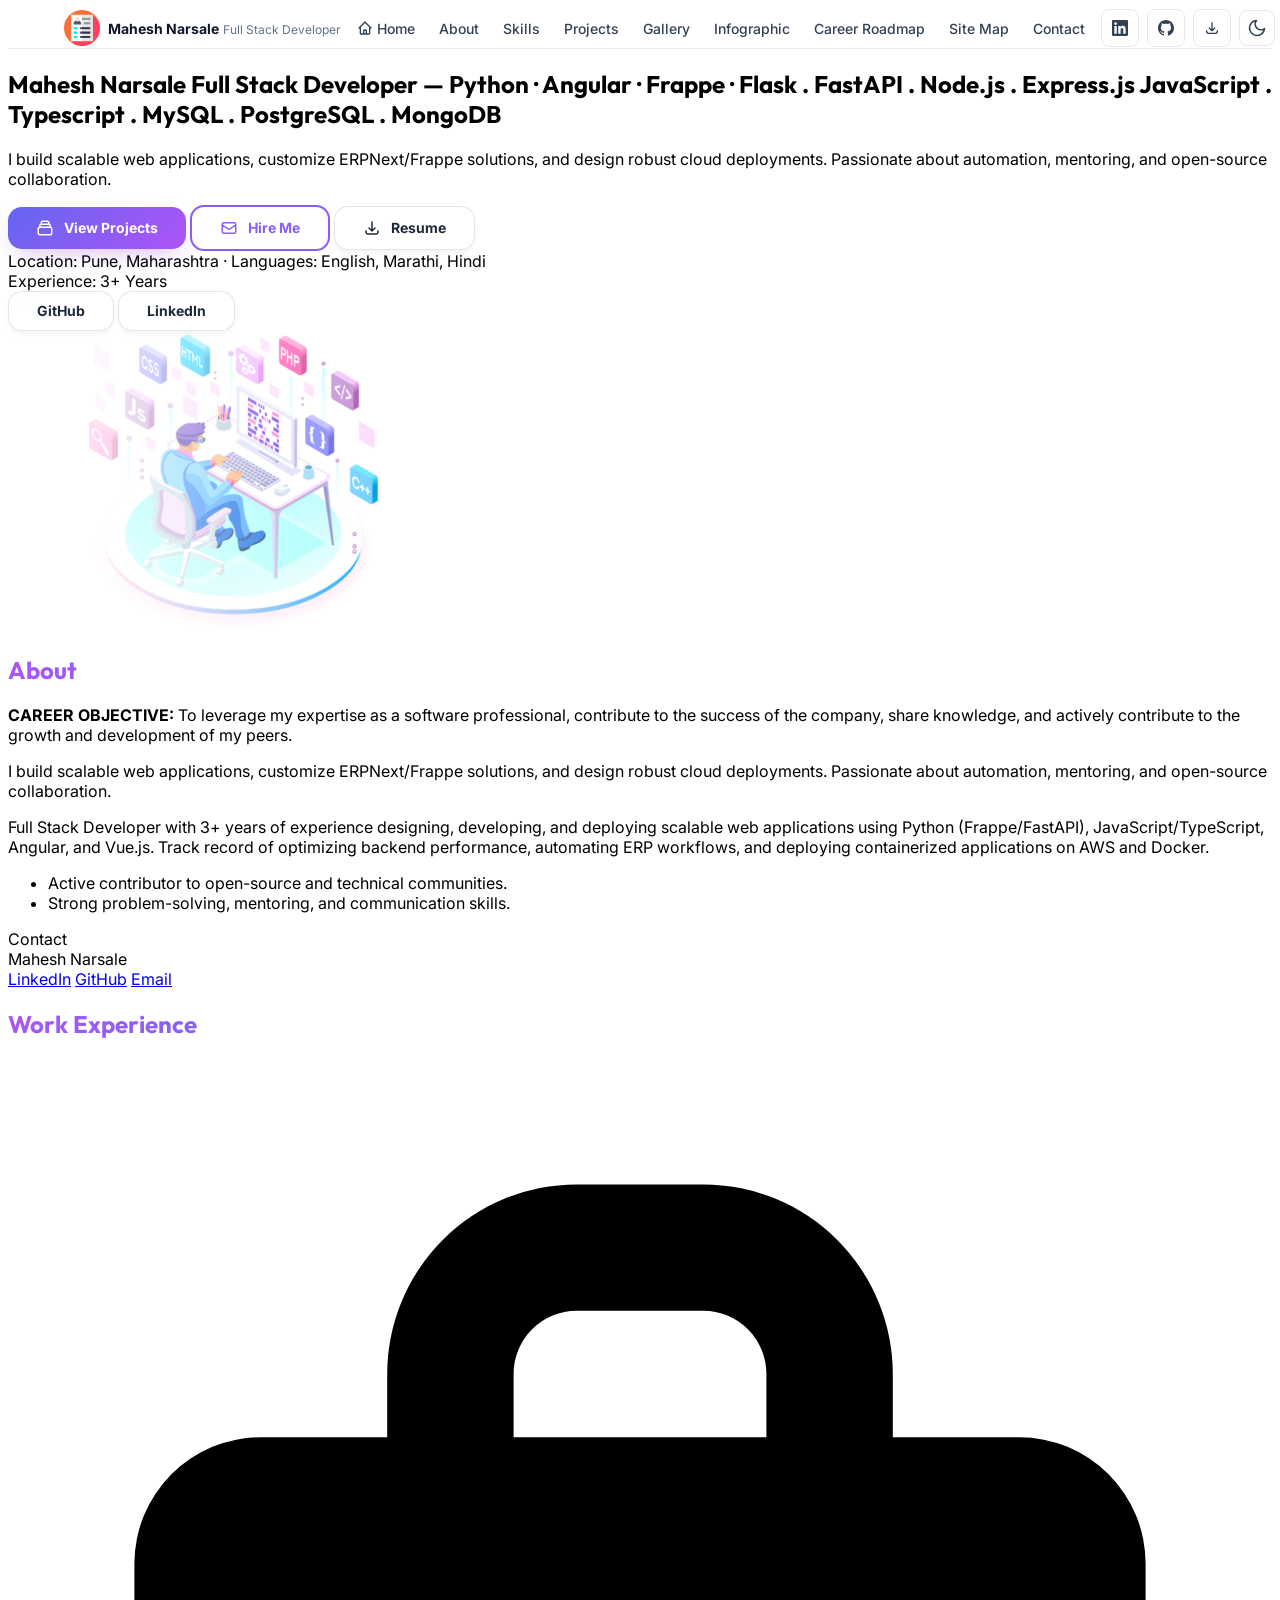
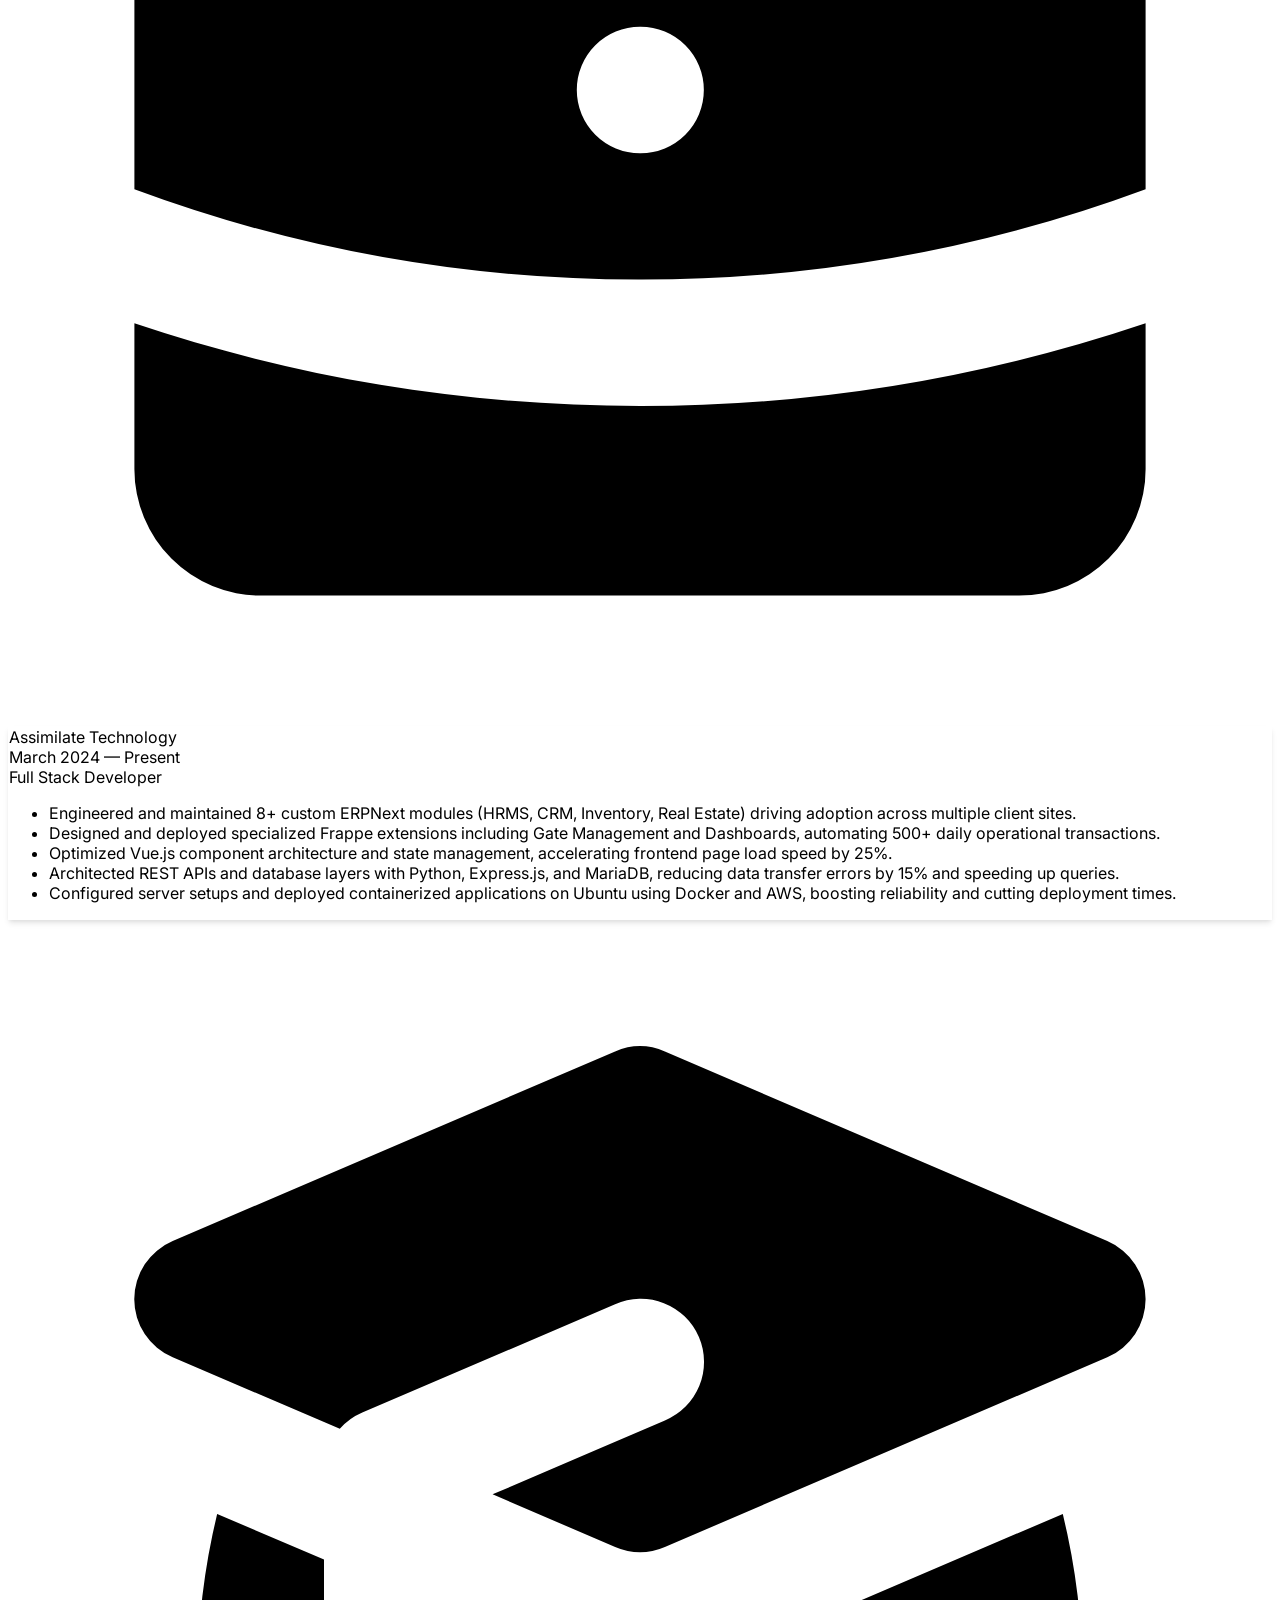
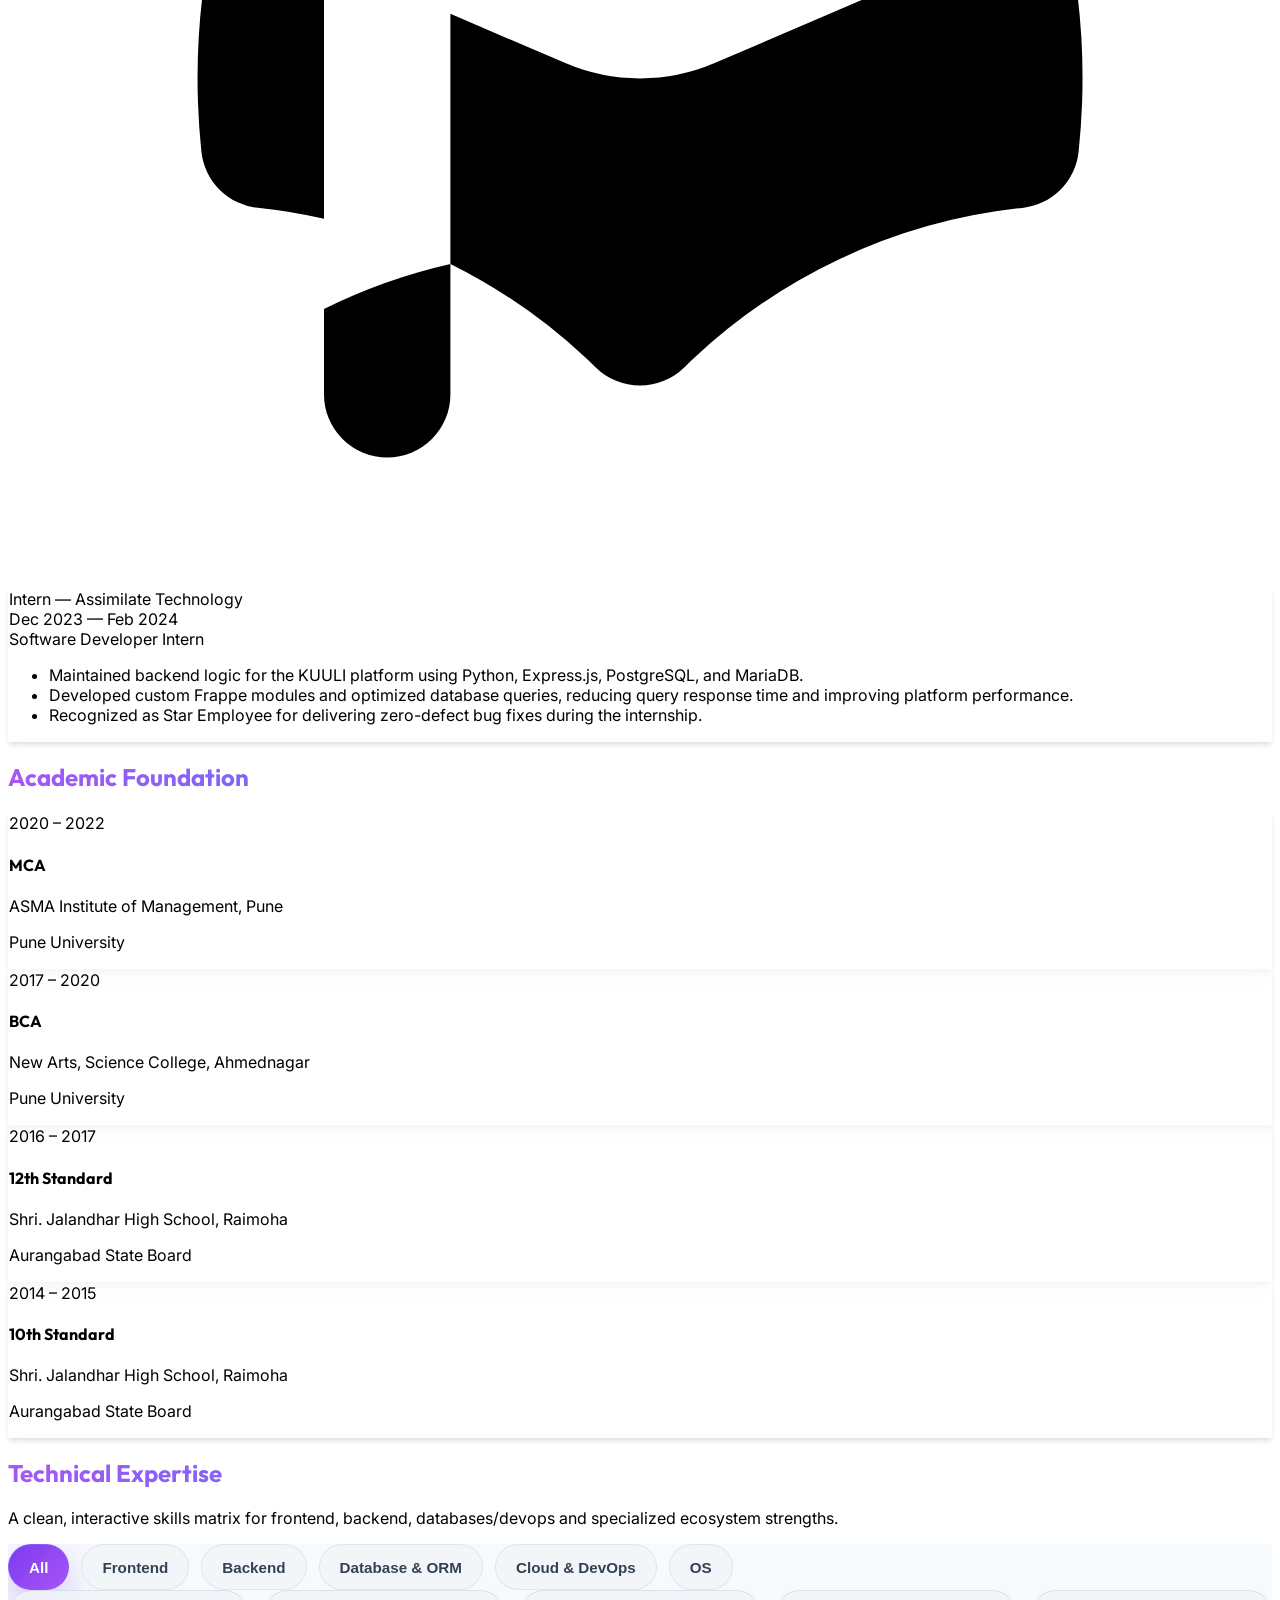
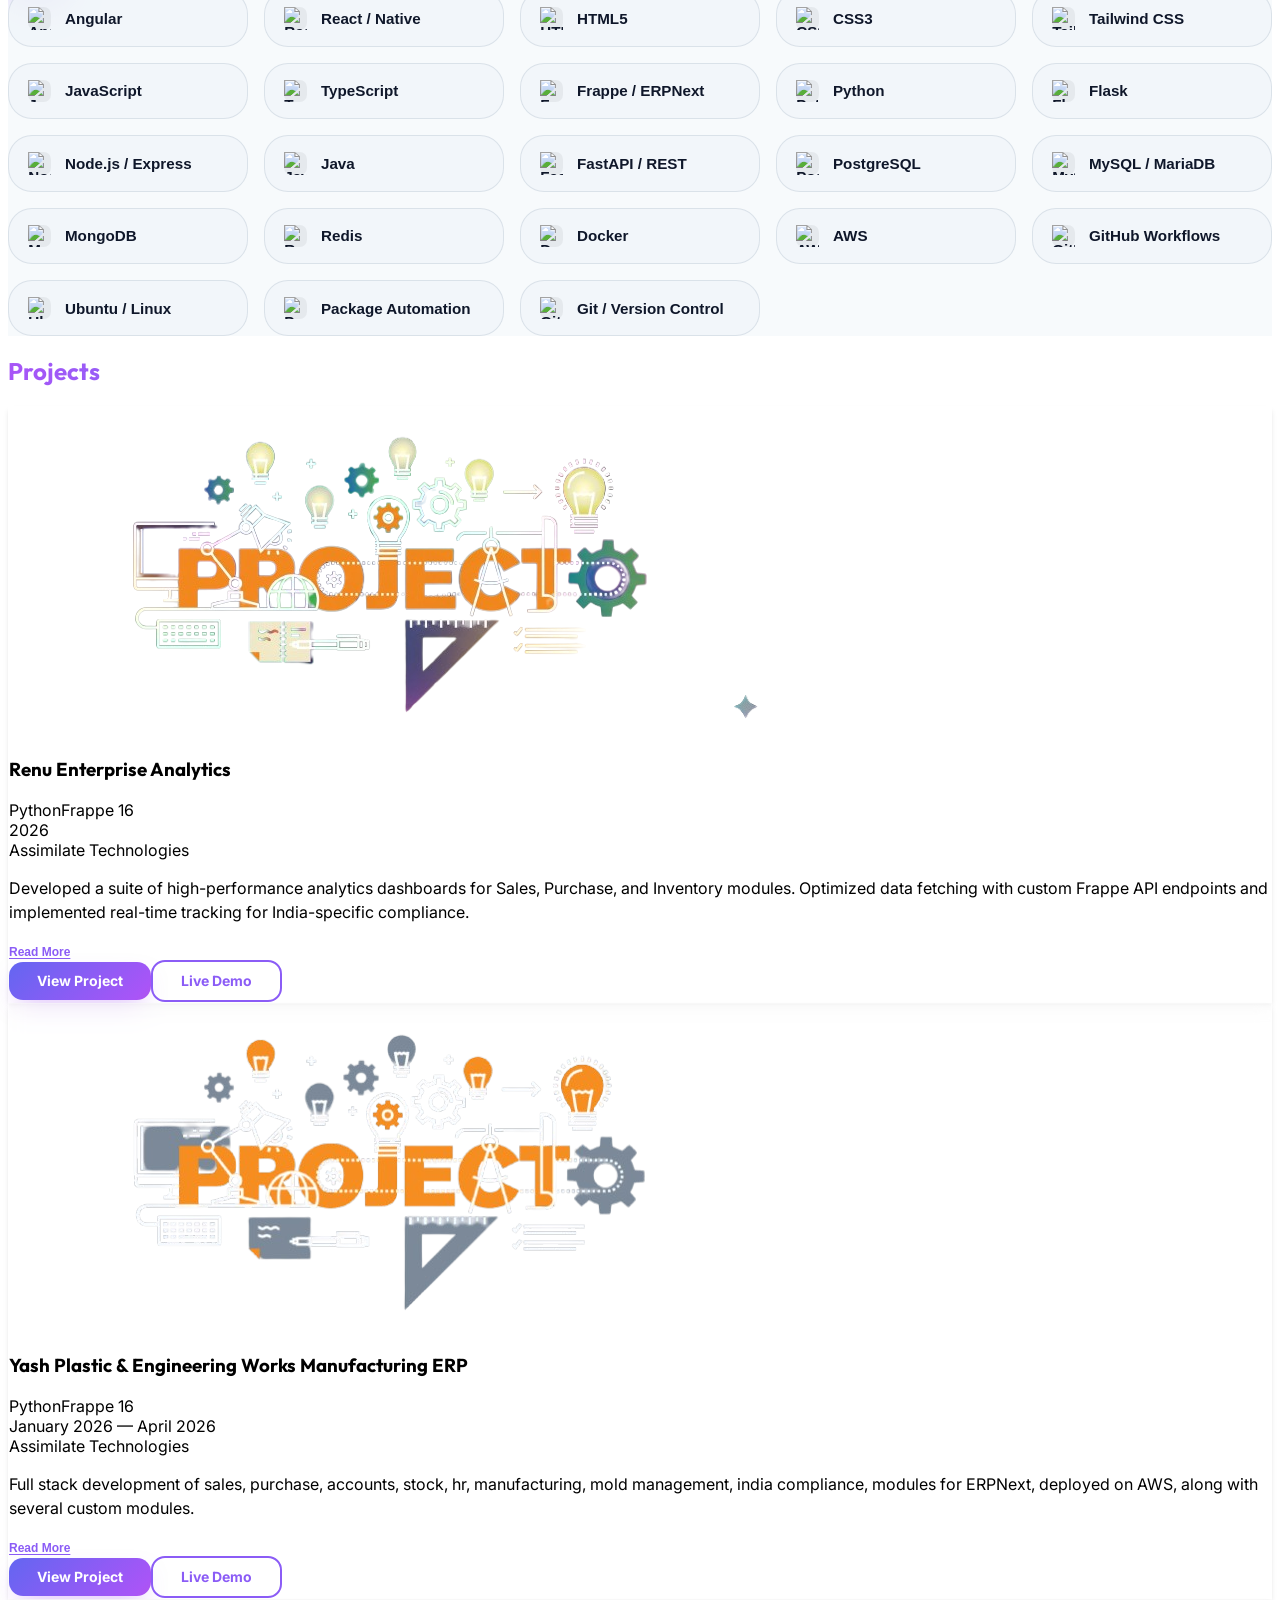
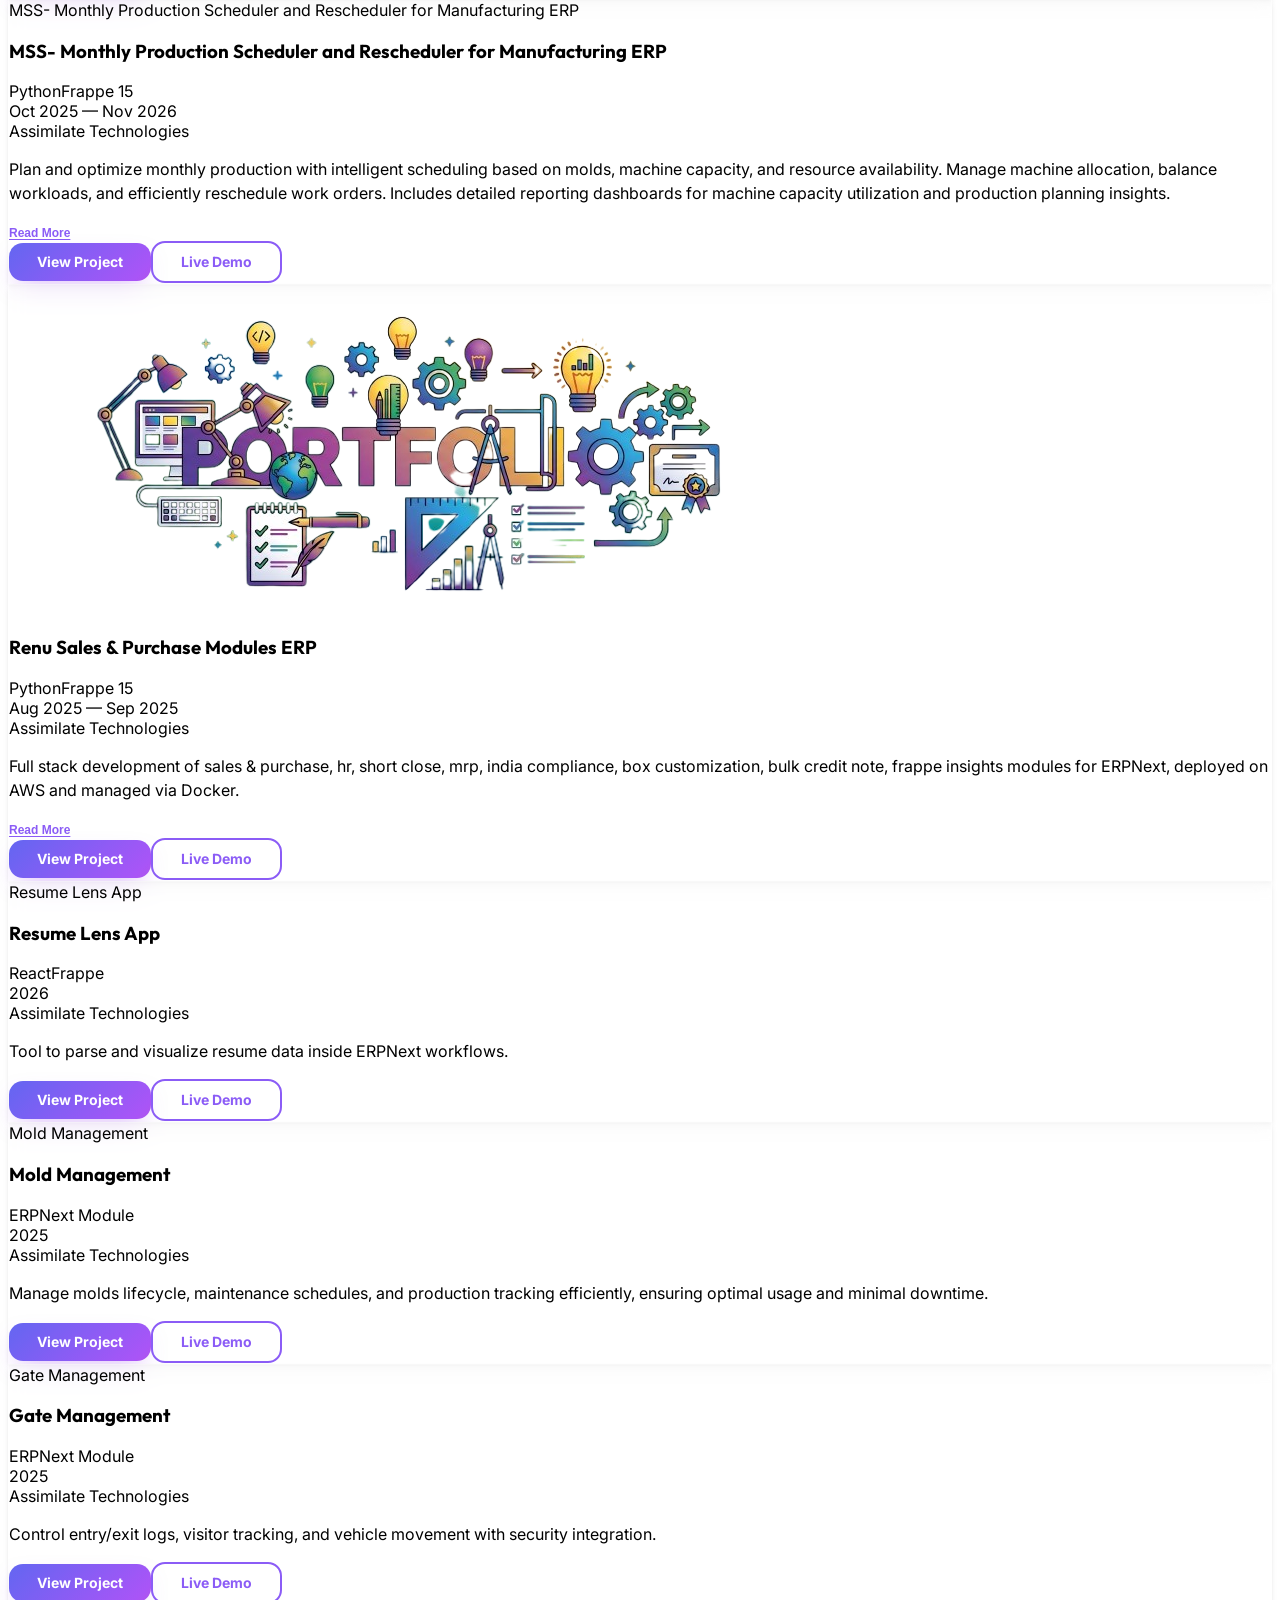
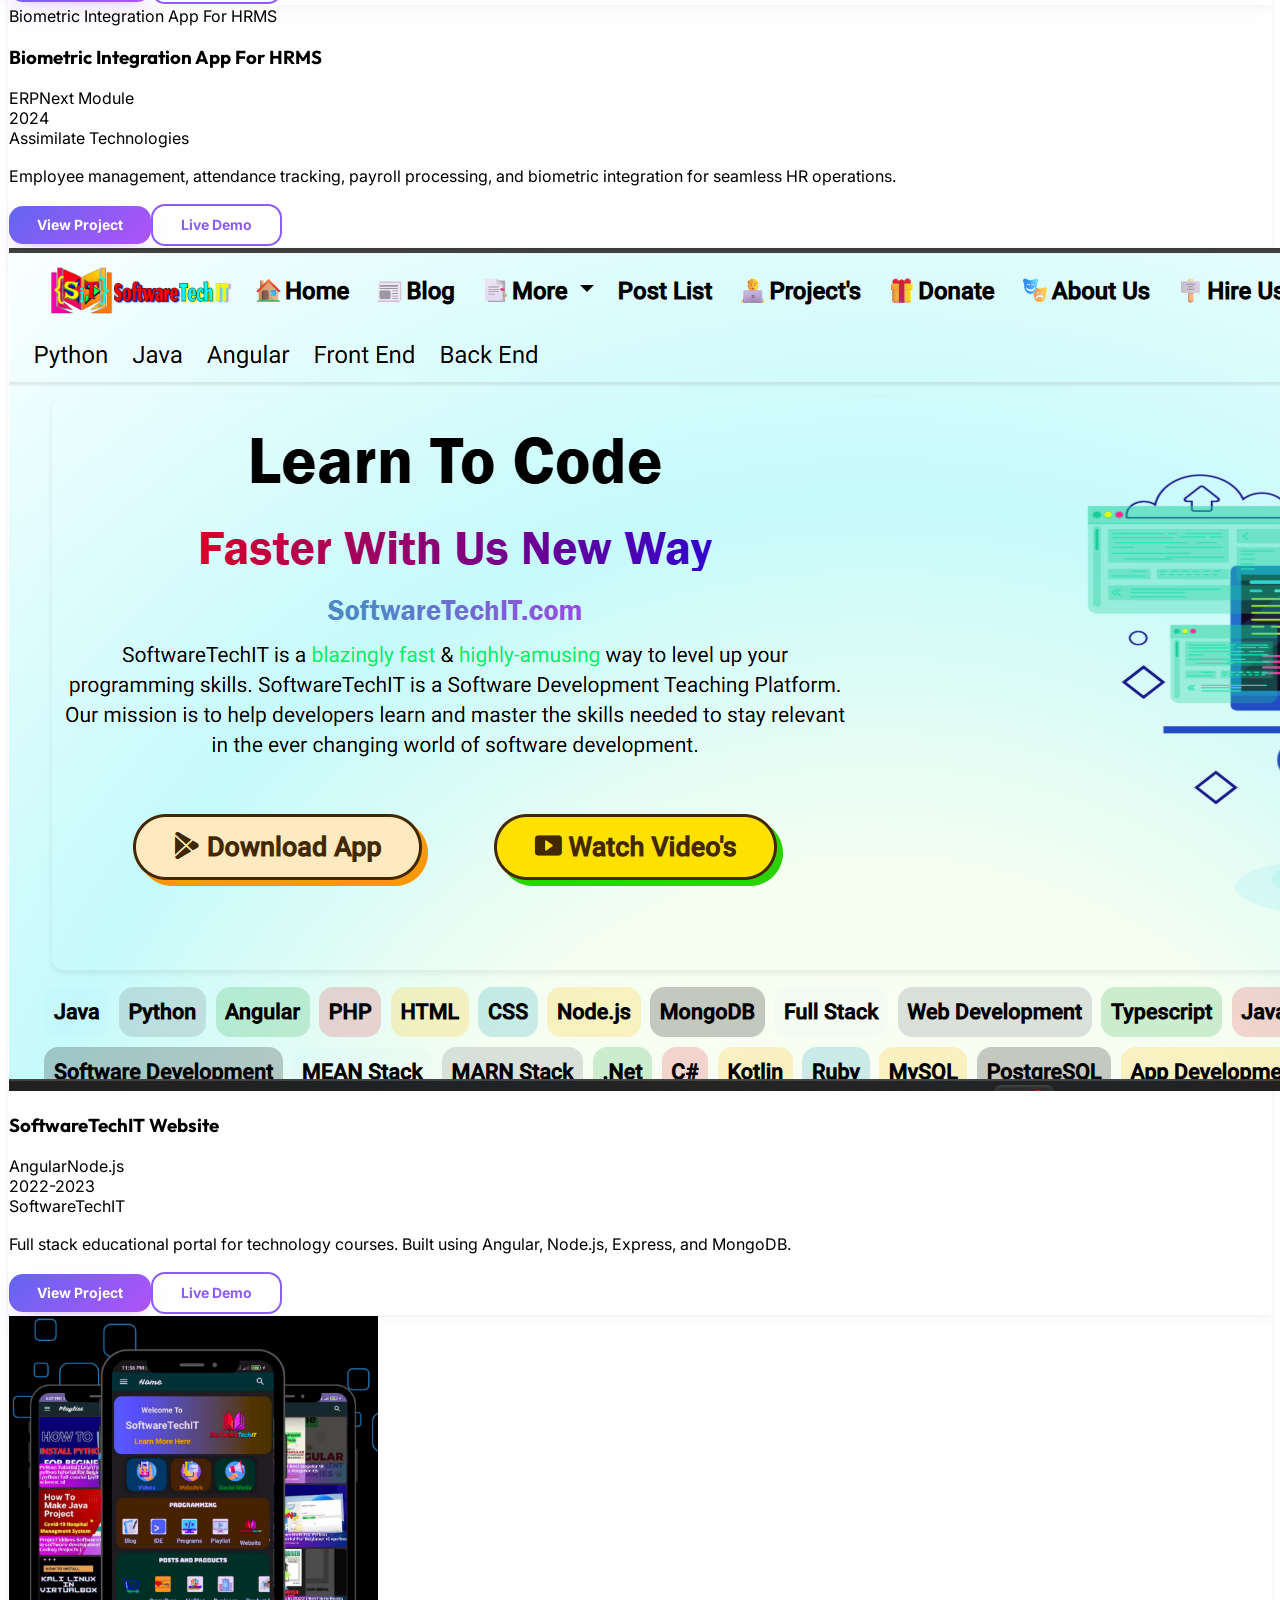
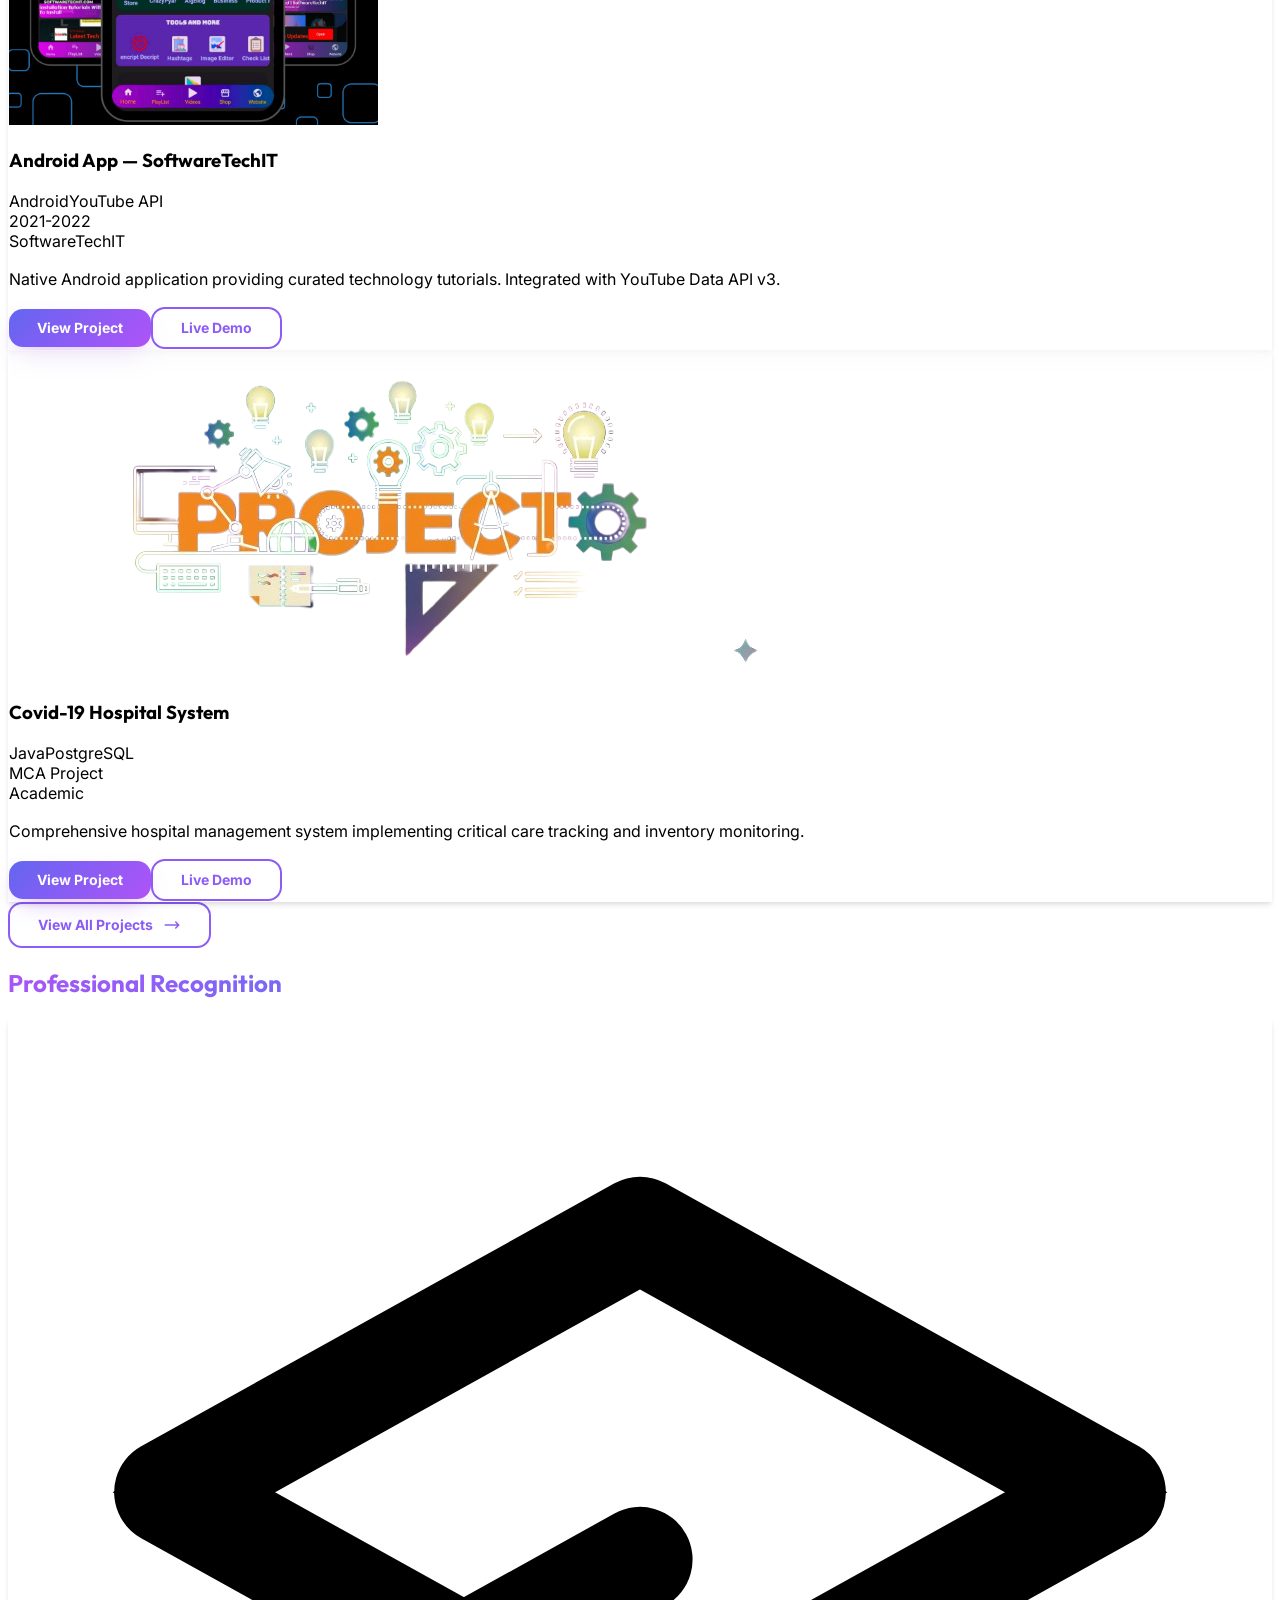
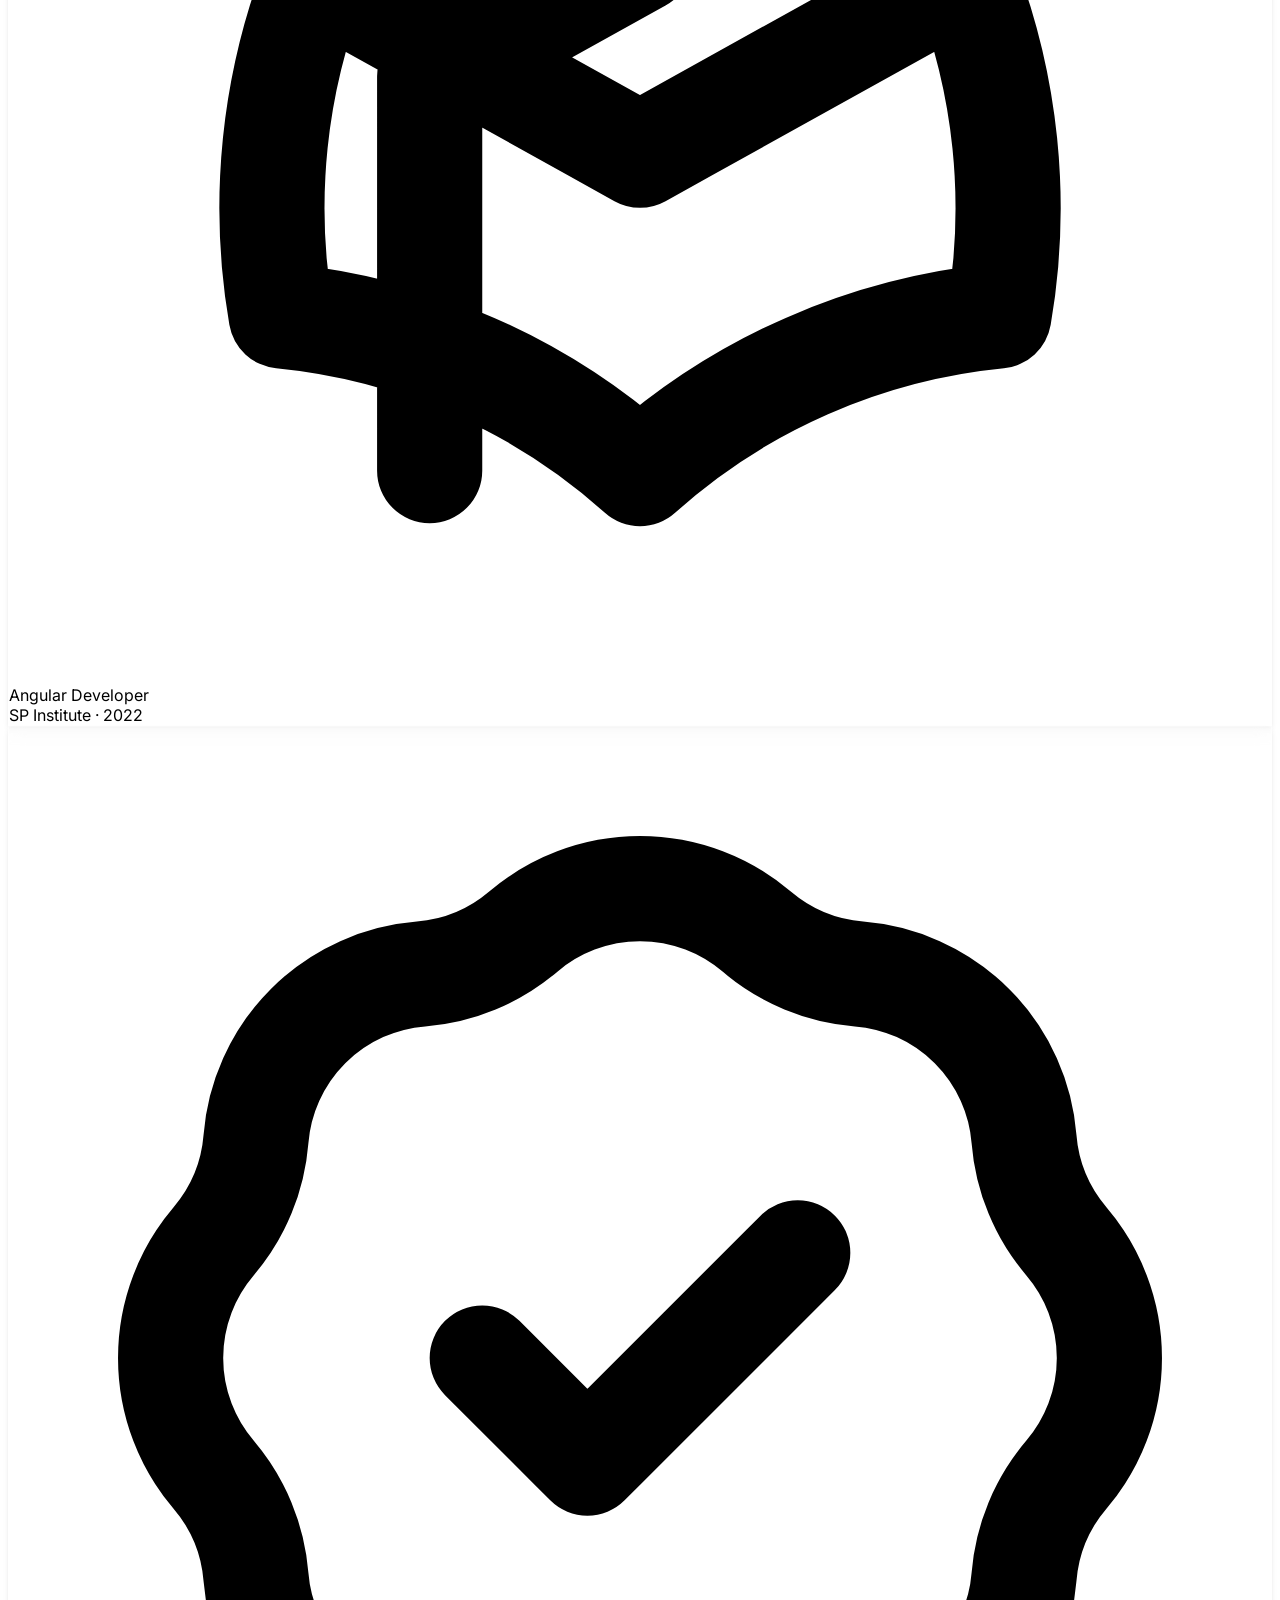
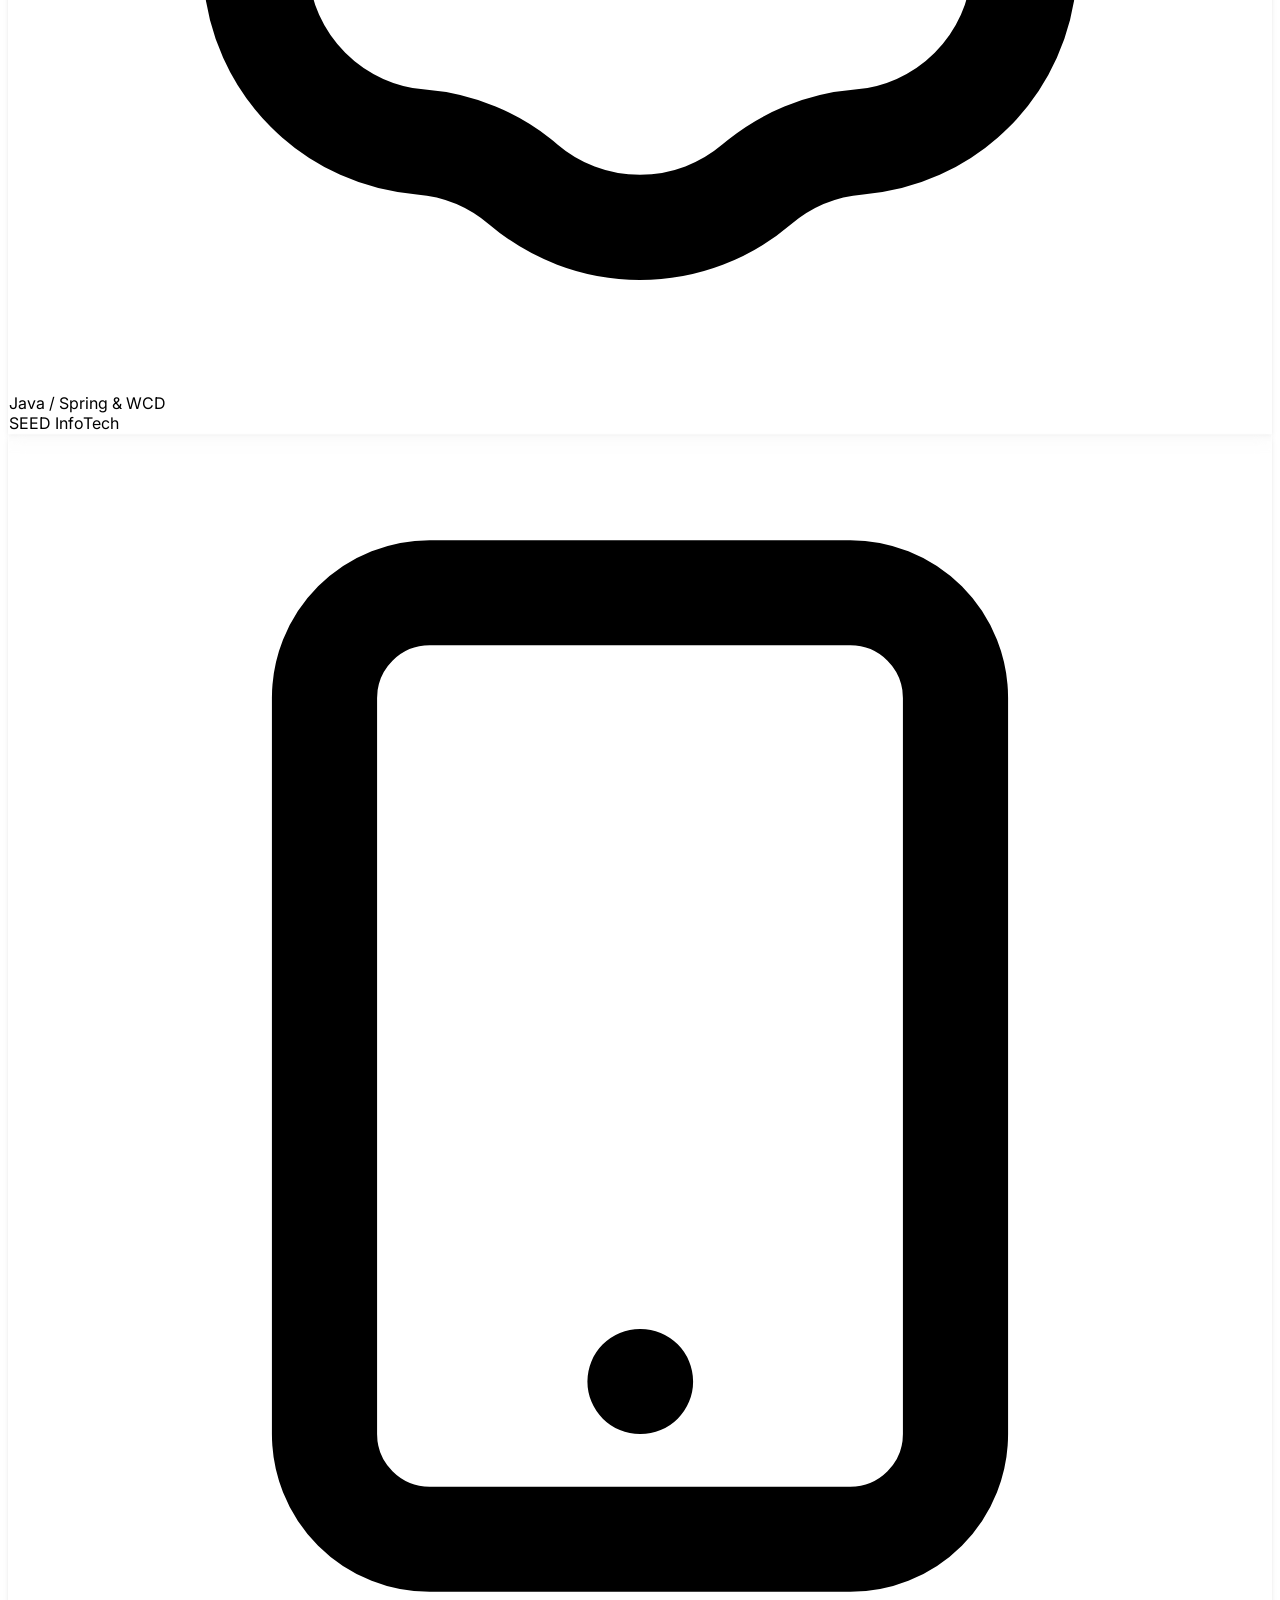
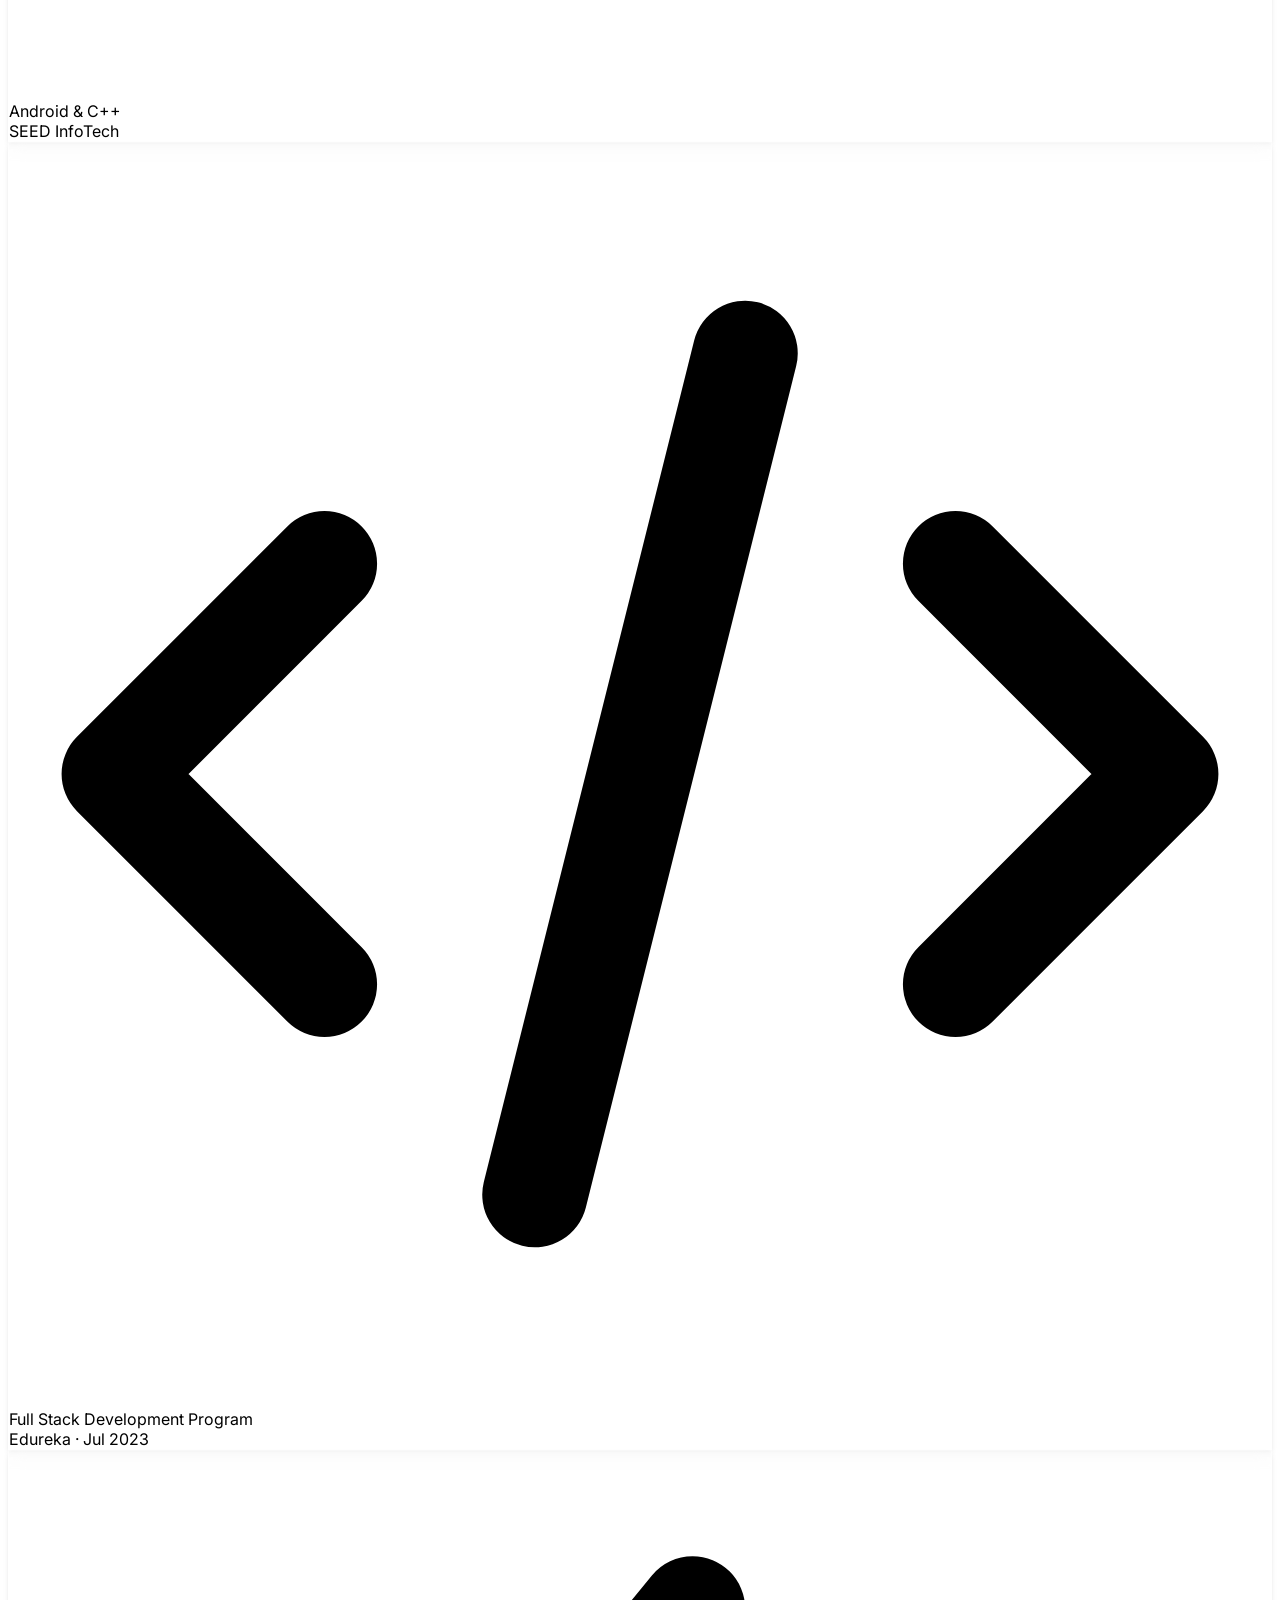
==== commit 6444ec54: "chenges in componnents" ====
--- a/index.html
+++ b/index.html
@@ -1,955 +1,416 @@
-<!doctype html>
-<html lang="en">
-
-<head>
-  <meta charset="utf-8" />
-  <meta name="viewport" content="width=device-width,initial-scale=1" />
-  <title>Mahesh Narsale — Full Stack Developer</title>
-  <meta name="description"
-    content="Mahesh Narsale — Full Stack Developer. Python, Angular, Frappe, Cloud DevOps. Portfolio & resume 2025." />
-  <!-- Tailwind CDN (Play) - convenient for GitHub Pages single-file prototype -->
-  <script src="https://cdn.tailwindcss.com"></script>
-  <script>
-    // Tailwind theme extension (accent: purple -> blue -> green)
-    tailwind.config = {
-      darkMode: 'class',
-      theme: {
-        extend: {
-          colors: {
-            accent: {
-              50: '#f5f3ff',
-              100: '#ede9fe',
-              200: '#ddd6fe',
-              300: '#c4b5fd',
-              400: '#a78bfa',
-              500: '#8b5cf6',
-              600: '#7c3aed',
-              700: '#6d28d9'
-            },
-            brandblue: '#2563eb',
-            brandgreen: '#10b981'
-          },
-          boxShadow: {
-            'soft-lg': '0 10px 30px rgba(13, 14, 29, 0.08)'
-          }
-        }
-      }
-    }
-  </script>
-
-  <!-- Flowbite -->
-  <link href="https://unpkg.com/flowbite@1.6.5/dist/flowbite.min.css" rel="stylesheet" />
-  <!-- Custom Styles -->
-  <link rel="stylesheet" href="css/style.css">
-  <link rel="stylesheet" href="css/index.css">
-</head>
-
-<body class="antialiased bg-gray-50 text-slate-900 dark:bg-slate-900 dark:text-slate-100">
-
-  <!-- PAGE CONTAINER -->
-  <div id="page" class="min-h-screen flex flex-col">
-
-    <!-- NAVBAR (injected) -->
-    <div id="site-header"></div>
-
-    <!-- HERO -->
-    <main class="flex-grow">
-      <section id="hero" class="relative py-5 md:py-5">
-        <div class="max-w-6xl mx-auto px-4 sm:px-4 lg:px-6 grid grid-cols-1 md:grid-cols-2 gap-8 items-center">
-          <div class="space-y-5">
-            <h1 class="text-4xl sm:text-5xl font-extrabold tracking-tight">
-              <span
-                class="block text-transparent bg-clip-text bg-gradient-to-r from-purple-500 via-blue-500 to-green-400">Mahesh
-                Narsale</span>
-              <span class="block text-lg font-medium text-slate-600 dark:text-slate-300 mt-1">Full Stack Developer —
-                Python · Angular · Frappe · Flask . FastAPI . Node.js . Express.js </span>
-              <span class="block text-lg font-medium text-slate-600 dark:text-slate-300 mt-1">JavaScript . Typescript .
-                MySQL . PostgreSQL . MongoDB </span>
-            </h1>
-
-            <p class="text-base text-slate-700 dark:text-slate-300 max-w-2xl fade-in" style="animation-delay: 0.2s">
-              I build scalable web applications, customize ERPNext/Frappe solutions, and design robust cloud
-              deployments. Passionate about automation, mentoring, and open-source collaboration.
-            </p>
-
-            <div class="flex flex-wrap gap-4 mt-6">
-              <a href="projects.html" class="btn-premium group">
-                <svg class="w-5 h-5 transition-transform group-hover:rotate-12" fill="none" stroke="currentColor"
-                  viewBox="0 0 24 24">
-                  <path stroke-linecap="round" stroke-linejoin="round" stroke-width="2"
-                    d="M19 11H5m14 0a2 2 0 012 2v6a2 2 0 01-2 2H5a2 2 0 01-2-2v-6a2 2 0 012-2m14 0V9a2 2 0 00-2-2M5 11V9a2 2 0 012-2m0 0V5a2 2 0 012-2h6a2 2 0 012 2v2M7 7h10">
-                  </path>
-                </svg>
-                View Projects
-              </a>
-              <a href="#contact" class="btn-outline-premium group">
-                <svg class="w-5 h-5 transition-transform group-hover:scale-110" fill="none" stroke="currentColor"
-                  viewBox="0 0 24 24">
-                  <path stroke-linecap="round" stroke-linejoin="round" stroke-width="2"
-                    d="M3 8l7.89 5.26a2 2 0 002.22 0L21 8M5 19h14a2 2 0 002-2V7a2 2 0 00-2-2H5a2 2 0 00-2 2v10a2 2 0 002 2z">
-                  </path>
-                </svg>
-                Hire Me
-              </a>
-              <a href="assets/Mahesh-Narsale-Resume.pdf" download class="btn-secondary-premium group">
-                <svg class="w-5 h-5 transition-transform group-hover:-translate-y-1" fill="none" stroke="currentColor"
-                  viewBox="0 0 24 24">
-                  <path stroke-linecap="round" stroke-linejoin="round" stroke-width="2"
-                    d="M4 16v1a3 3 0 003 3h10a3 3 0 003-3v-1m-4-4l-4 4m0 0l-4-4m4 4V4"></path>
-                </svg>
-                Resume
-              </a>
-            </div>
-
-            <div class="mt-4 text-sm text-slate-600 dark:text-slate-400">
-              Location: Pune, Maharashtra · Languages: English, Marathi, Hindi
-            </div>
-
-            <div class="mt-4 text-sm text-slate-700 dark:text-slate-300">Experience: <span id="experience-years"
-                class="font-semibold">—</span></div>
-
-            <div class="flex gap-3 mt-6">
-              <a href="https://github.com/maheshndev" target="_blank"
-                class="btn-secondary-premium !px-4 !py-2">GitHub</a>
-              <a href="https://www.linkedin.com/in/mahesh-narsale" target="_blank"
-                class="btn-secondary-premium !px-4 !py-2">LinkedIn</a>
-            </div>
-          </div>
-
-          <div class="flex justify-center md:justify-end relative">
-            <div class="absolute -top-12 -right-12 w-64 h-64 bg-purple-500/10 rounded-full blur-3xl animate-pulse">
-            </div>
-            <div class="absolute -bottom-12 -left-12 w-64 h-64 bg-blue-500/10 rounded-full blur-3xl animate-pulse"
-              style="animation-delay: 1s"></div>
-
-            <div class="w-full max-w-lg transform transition-all duration-1000 animate-float-slow z-10 blend-to-bg">
-              <img src="assets/portrait.png" alt="Mahesh Workspace Illustration"
-                class="w-full h-auto object-contain mix-blend-lighten opacity-90 dark:opacity-100 [filter:drop-shadow(0_10px_30px_rgba(139,92,246,0.3))]"
-                onerror="this.style.display='none'">
-            </div>
-          </div>
-        </div>
-      </section>
-
-      <!-- ABOUT -->
-      <section id="about" class="py-5 bg-white dark:bg-slate-900">
-        <div class="max-w-6xl mx-auto px-4 sm:px-6 lg:px-8">
-          <div class="grid md:grid-cols-3 gap-8 items-start">
-            <div class="md:col-span-2">
-              <h2 class="text-3xl font-extrabold text-gradient inline-block">About</h2>
-              <p class="mt-4 text-slate-700 dark:text-slate-300">
-                <strong>CAREER OBJECTIVE:</strong>
-                To leverage my expertise as a software professional, contribute to the success of the company, share
-                knowledge, and actively contribute to the growth and development of my peers.
-              </p>
-
-              <div class="mt-6 prose prose-slate dark:prose-invert max-w-none">
-                <p>
-                  I have experience developing and customizing ERPNext and Frappe applications and building responsive
-                  web apps using Python, JavaScript, Node.js, and modern frontend frameworks. I also manage deployments
-                  on Ubuntu, Docker, and AWS.
-                </p>
-                <ul>
-                  <li>Active contributor to open-source and technical communities.</li>
-                  <li>Strong problem-solving, mentoring, and communication skills.</li>
-                </ul>
-              </div>
-            </div>
-
-            <aside class="bg-slate-50 dark:bg-slate-800 rounded-xl p-4 border">
-              <div class="text-sm text-slate-600 dark:text-slate-300">Contact</div>
-              <div class="mt-2 font-semibold">Mahesh Narsale</div>
-              <div class="mt-3 flex flex-col gap-2">
-                <a href="https://www.linkedin.com/in/mahesh-narsale" target="_blank"
-                  class="text-sm px-3 py-2 rounded-md border text-center transition-colors hover:bg-[#0077b5] hover:text-white">LinkedIn</a>
-                <a href="https://github.com/maheshndev" target="_blank"
-                  class="text-sm px-3 py-2 rounded-md border text-center transition-colors hover:bg-[#333] hover:text-white">GitHub</a>
-                <a href="#contact"
-                  class="text-sm px-3 py-2 rounded-md border text-center transition-colors hover:bg-accent-600 hover:text-white">Email</a>
-              </div>
-            </aside>
-          </div>
-        </div>
-      </section>
-
-      <!-- EXPERIENCE -->
-      <section id="experience" class="py-20 bg-white dark:bg-slate-900">
-        <div class="max-w-6xl mx-auto px-4 sm:px-6 lg:px-8">
-          <div class="mb-12">
-            <h2 class="text-3xl font-extrabold text-gradient inline-block">Work Experience</h2>
-          </div>
-
-          <div
-            class="relative space-y-8 before:absolute before:inset-0 before:ml-5 before:-translate-x-px md:before:mx-auto md:before:translate-x-0 before:h-full before:w-0.5 before:bg-gradient-to-b before:from-transparent before:via-slate-300 before:to-transparent dark:before:via-slate-700">
-
-            <!-- Item 1 -->
-            <div
-              class="relative flex items-center justify-between md:justify-normal md:odd:flex-row-reverse group is-active">
-              <!-- Icon -->
-              <div
-                class="flex items-center justify-center w-10 h-10 rounded-full border border-white dark:border-slate-800 bg-slate-100 dark:bg-slate-800 text-slate-500 shadow shrink-0 md:order-1 md:group-odd:-translate-x-1/2 md:group-even:translate-x-1/2">
-                <svg class="w-5 h-5 text-accent-600" fill="currentColor" viewBox="0 0 20 20">
-                  <path fill-rule="evenodd"
-                    d="M6 6V5a3 3 0 013-3h2a3 3 0 013 3v1h2a2 2 0 012 2v3.57A22.952 22.952 0 0110 13a22.95 22.95 0 01-8-1.43V8a2 2 0 012-2h2zm2-1a1 1 0 011-1h2a1 1 0 011 1v1H8V5zm1 5a1 1 0 011-1h.01a1 1 0 110 2H10a1 1 0 01-1-1z"
-                    clip-rule="evenodd"></path>
-                  <path
-                    d="M2 13.692V16a2 2 0 002 2h12a2 2 0 002-2v-2.308A24.974 24.974 0 0110 15c-2.796 0-5.487-.46-8-1.308z">
-                  </path>
-                </svg>
-              </div>
-              <!-- Content -->
-              <div
-                class="w-[calc(100%-4rem)] md:w-[calc(50%-2.5rem)] glass-card p-6 rounded-2xl border border-slate-200 dark:border-slate-800 card-hover">
-                <div class="flex items-center justify-between space-x-2 mb-1">
-                  <div class="font-bold text-slate-900 dark:text-white">Assimilate Technology</div>
-                  <time class="font-inter text-xs font-medium text-accent-600 uppercase">March 2024 — Present</time>
-                </div>
-                <div class="text-slate-500 dark:text-slate-400 font-semibold text-sm mb-4">Full Stack Developer
-                </div>
-                <div class="text-slate-600 dark:text-slate-400 text-sm">
-                  <ul class="list-disc ml-4 space-y-2">
-                    <li>Developed and customized ERPNext and Frappe Framework applications.</li>
-                    <li>Designed responsive web apps using Python, JavaScript, Node.js, Vue.js, and React.</li>
-                    <li>Managed server deployments on Ubuntu, Docker, and AWS Infrastructure.</li>
-                  </ul>
-                </div>
-              </div>
-            </div>
-
-            <!-- Item 2 -->
-            <div class="relative flex items-center justify-between md:justify-normal md:odd:flex-row-reverse group">
-              <!-- Icon -->
-              <div
-                class="flex items-center justify-center w-10 h-10 rounded-full border border-white dark:border-slate-800 bg-slate-100 dark:bg-slate-800 text-slate-500 shadow shrink-0 md:order-1 md:group-odd:-translate-x-1/2 md:group-even:translate-x-1/2">
-                <svg class="w-5 h-5 text-accent-600" fill="currentColor" viewBox="0 0 20 20">
-                  <path
-                    d="M10.394 2.08a1 1 0 00-.788 0l-7 3a1 1 0 000 1.84L5.25 8.051a.999.999 0 01.356-.257l4-1.714a1 1 0 11.788 1.838L7.667 9.088l1.94.831a1 1 0 00.787 0l7-3a1 1 0 000-1.838l-7-3zM3.31 9.397L5 10.12v4.102a8.969 8.969 0 00-1.05-.174 1 1 0 01-.89-.89 11.115 11.115 0 01.25-3.762zM9.3 16.573A9.026 9.026 0 007 14.935v-3.957l1.818.78a3 3 0 002.364 0l5.508-2.361a11.026 11.026 0 01.25 3.762 1 1 0 01-.89.89 8.968 8.968 0 00-5.35 2.524 1 1 0 01-1.4 0zM6 18a1 1 0 001-1v-2.065a8.935 8.935 0 00-2 .712V17a1 1 0 001 1z">
-                  </path>
-                </svg>
-              </div>
-              <!-- Content -->
-              <div
-                class="w-[calc(100%-4rem)] md:w-[calc(50%-2.5rem)] glass-card p-6 rounded-2xl border border-slate-200 dark:border-slate-800 card-hover">
-                <div class="flex items-center justify-between space-x-2 mb-1">
-                  <div class="font-bold text-slate-900 dark:text-white">Intern — Assimilate Technology</div>
-                  <time class="font-inter text-xs font-medium text-accent-600 uppercase">Dec 2023 — Mar 2024</time>
-                </div>
-                <div class="text-slate-500 dark:text-slate-400 font-semibold text-sm mb-4">Software Developer Intern
-                </div>
-                <div class="text-slate-600 dark:text-slate-400 text-sm">
-                  <ul class="list-disc ml-4 space-y-2">
-                    <li>Gained hands-on experience in ERPNext customization and MariaDB optimization.</li>
-                    <li>Assisted in building responsive frontend components using Bootstrap and Vue.js.</li>
-                  </ul>
-                </div>
-              </div>
-            </div>
-
-          </div>
-        </div>
-      </section>
-
-      <!-- EDUCATION -->
-      <section id="education" class="py-20 bg-gray-50 dark:bg-slate-900/50">
-        <div class="max-w-6xl mx-auto px-4 sm:px-6 lg:px-8">
-          <div class="mb-12">
-            <h2 class="text-3xl font-extrabold text-gradient inline-block">Academic Foundation</h2>
-          </div>
-
-          <div class="grid md:grid-cols-2 lg:grid-cols-4 gap-6">
-            <div class="glass-card p-6 rounded-2xl border border-slate-200 dark:border-slate-800 card-hover">
-              <div class="text-accent-600 font-bold text-sm mb-2">2020 – 2022</div>
-              <h4 class="font-bold text-slate-900 dark:text-white mb-2">MCA</h4>
-              <p class="text-xs text-slate-500 dark:text-slate-400">ASMA Institute of Management, Pune</p>
-              <p class="text-xs text-slate-500 dark:text-slate-400 mt-1">Pune University</p>
-            </div>
-
-            <div class="glass-card p-6 rounded-2xl border border-slate-200 dark:border-slate-800 card-hover">
-              <div class="text-accent-600 font-bold text-sm mb-2">2017 – 2020</div>
-              <h4 class="font-bold text-slate-900 dark:text-white mb-2">BCA</h4>
-              <p class="text-xs text-slate-500 dark:text-slate-400">New Arts, Science College, Ahmednagar</p>
-              <p class="text-xs text-slate-500 dark:text-slate-400 mt-1">Pune University</p>
-            </div>
-
-            <div class="glass-card p-6 rounded-2xl border border-slate-200 dark:border-slate-800 card-hover">
-              <div class="text-accent-600 font-bold text-sm mb-2">2016 – 2017</div>
-              <h4 class="font-bold text-slate-900 dark:text-white mb-2">12th Standard</h4>
-              <p class="text-xs text-slate-500 dark:text-slate-400">Shri. Jalandhar High School, Raimoha</p>
-              <p class="text-xs text-slate-500 dark:text-slate-400 mt-1">Aurangabad State Board</p>
-            </div>
-
-            <div class="glass-card p-6 rounded-2xl border border-slate-200 dark:border-slate-800 card-hover">
-              <div class="text-accent-600 font-bold text-sm mb-2">2014 – 2015</div>
-              <h4 class="font-bold text-slate-900 dark:text-white mb-2">10th Standard</h4>
-              <p class="text-xs text-slate-500 dark:text-slate-400">Shri. Jalandhar High School, Raimoha</p>
-              <p class="text-xs text-slate-500 dark:text-slate-400 mt-1">Aurangabad State Board</p>
-            </div>
-          </div>
-        </div>
-      </section>
-
-      <!-- SKILLS -->
-      <section id="skills" class="py-16 bg-white dark:bg-slate-900 text-slate-900 dark:text-slate-100">
-        <div class="max-w-6xl mx-auto px-4 sm:px-6 lg:px-8">
-          <div class="mb-12 text-left">
-            <h2 class="text-3xl font-extrabold text-gradient inline-block">Technical Expertise</h2>
-            <p class="mt-4 text-slate-600 dark:text-slate-400 max-w-2xl">
-              A clean, interactive skills matrix for frontend, backend, databases/devops and specialized ecosystem strengths.
-            </p>
-          </div>
-
-          <div class="skill-component rounded-[2rem] border border-slate-200 dark:border-slate-800 bg-slate-50 dark:bg-slate-900/95 p-6 shadow-2xl shadow-slate-200/40 dark:shadow-slate-950/40">
-            <div class="skill-filter-group mb-8">
-              <button type="button" class="skill-filter-btn active" data-filter="all" aria-pressed="true">All</button>
-              <button type="button" class="skill-filter-btn" data-filter="frontend" aria-pressed="false">Frontend</button>
-              <button type="button" class="skill-filter-btn" data-filter="backend" aria-pressed="false">Backend</button>
-              <button type="button" class="skill-filter-btn" data-filter="databases-devops" aria-pressed="false">Databases/DevOps</button>
-              <button type="button" class="skill-filter-btn" data-filter="specialized" aria-pressed="false">Specialized Ecosystems</button>
-            </div>
-
-            <div class="skill-grid">
-              <button type="button" class="skill-item fade-in" data-category="frontend">
-                <span class="skill-item-icon"><img src="https://cdn.jsdelivr.net/gh/devicons/devicon/icons/angularjs/angularjs-original.svg" alt="Angular" aria-hidden="true" /></span>
-                Angular
-              </button>
-              <button type="button" class="skill-item fade-in" data-category="frontend">
-                <span class="skill-item-icon"><img src="https://cdn.jsdelivr.net/gh/devicons/devicon/icons/react/react-original.svg" alt="React" aria-hidden="true" /></span>
-                React / Native
-              </button>
-              <button type="button" class="skill-item fade-in" data-category="frontend">
-                <span class="skill-item-icon"><img src="https://cdn.jsdelivr.net/gh/devicons/devicon/icons/html5/html5-original.svg" alt="HTML5" aria-hidden="true" /></span>
-                HTML5
-              </button>
-              <button type="button" class="skill-item fade-in" data-category="frontend">
-                <span class="skill-item-icon"><img src="https://cdn.jsdelivr.net/gh/devicons/devicon/icons/css3/css3-original.svg" alt="CSS3" aria-hidden="true" /></span>
-                CSS3
-              </button>
-              <button type="button" class="skill-item fade-in" data-category="frontend">
-                <span class="skill-item-icon"><img src="https://cdn.jsdelivr.net/gh/devicons/devicon/icons/tailwindcss/tailwindcss-plain.svg" alt="Tailwind CSS" aria-hidden="true" /></span>
-                Tailwind CSS
-              </button>
-              <button type="button" class="skill-item fade-in" data-category="frontend">
-                <span class="skill-item-icon"><img src="https://cdn.jsdelivr.net/gh/devicons/devicon/icons/javascript/javascript-original.svg" alt="JavaScript" aria-hidden="true" /></span>
-                JavaScript
-              </button>
-              <button type="button" class="skill-item fade-in" data-category="frontend backend">
-                <span class="skill-item-icon"><img src="https://cdn.jsdelivr.net/gh/devicons/devicon/icons/typescript/typescript-original.svg" alt="TypeScript" aria-hidden="true" /></span>
-                TypeScript
-              </button>
-              <button type="button" class="skill-item fade-in" data-category="backend specialized">
-                <span class="skill-item-icon"><img src="https://raw.githubusercontent.com/frappe/frappe/develop/frappe/public/images/frappe-framework-logo.png" alt="Frappe" aria-hidden="true" /></span>
-                Frappe / ERPNext
-              </button>
-              <button type="button" class="skill-item fade-in" data-category="backend">
-                <span class="skill-item-icon"><img src="https://cdn.jsdelivr.net/gh/devicons/devicon/icons/python/python-original.svg" alt="Python" aria-hidden="true" /></span>
-                Python
-              </button>
-              <button type="button" class="skill-item fade-in" data-category="backend">
-                <span class="skill-item-icon"><img src="https://cdn.jsdelivr.net/gh/devicons/devicon/icons/flask/flask-original.svg" alt="Flask" aria-hidden="true" /></span>
-                Flask
-              </button>
-              <button type="button" class="skill-item fade-in" data-category="backend">
-                <span class="skill-item-icon"><img src="https://cdn.jsdelivr.net/gh/devicons/devicon/icons/nodejs/nodejs-original.svg" alt="Node.js" aria-hidden="true" /></span>
-                Node.js / Express
-              </button>
-              <button type="button" class="skill-item fade-in" data-category="backend">
-                <span class="skill-item-icon"><img src="https://cdn.jsdelivr.net/gh/devicons/devicon/icons/java/java-original.svg" alt="Java" aria-hidden="true" /></span>
-                Java
-              </button>
-              <button type="button" class="skill-item fade-in" data-category="backend">
-                <span class="skill-item-icon"><img src="https://cdn.jsdelivr.net/gh/devicons/devicon/icons/fastapi/fastapi-original.svg" alt="FastAPI" aria-hidden="true" /></span>
-                FastAPI / REST
-              </button>
-              <button type="button" class="skill-item fade-in" data-category="databases-devops">
-                <span class="skill-item-icon"><img src="https://cdn.jsdelivr.net/gh/devicons/devicon/icons/postgresql/postgresql-original.svg" alt="PostgreSQL" aria-hidden="true" /></span>
-                PostgreSQL
-              </button>
-              <button type="button" class="skill-item fade-in" data-category="databases-devops">
-                <span class="skill-item-icon"><img src="https://cdn.jsdelivr.net/gh/devicons/devicon/icons/mysql/mysql-original.svg" alt="MySQL" aria-hidden="true" /></span>
-                MySQL / MariaDB
-              </button>
-              <button type="button" class="skill-item fade-in" data-category="databases-devops">
-                <span class="skill-item-icon"><img src="https://cdn.jsdelivr.net/gh/devicons/devicon/icons/mongodb/mongodb-original.svg" alt="MongoDB" aria-hidden="true" /></span>
-                MongoDB
-              </button>
-              <button type="button" class="skill-item fade-in" data-category="databases-devops">
-                <span class="skill-item-icon"><img src="https://cdn.jsdelivr.net/gh/devicons/devicon/icons/redis/redis-original.svg" alt="Redis" aria-hidden="true" /></span>
-                Redis
-              </button>
-              <button type="button" class="skill-item fade-in" data-category="databases-devops">
-                <span class="skill-item-icon"><img src="https://cdn.jsdelivr.net/gh/devicons/devicon/icons/docker/docker-original.svg" alt="Docker" aria-hidden="true" /></span>
-                Docker
-              </button>
-              <button type="button" class="skill-item fade-in" data-category="databases-devops">
-                <span class="skill-item-icon"><img src="https://cdn.jsdelivr.net/gh/devicons/devicon/icons/amazonwebservices/amazonwebservices-original-wordmark.svg" alt="AWS" aria-hidden="true" /></span>
-                AWS
-              </button>
-              <button type="button" class="skill-item fade-in" data-category="databases-devops">
-                <span class="skill-item-icon"><img src="https://cdn.jsdelivr.net/gh/devicons/devicon/icons/ubuntu/ubuntu-plain.svg" alt="Ubuntu" aria-hidden="true" /></span>
-                Ubuntu / Linux
-              </button>
-              <button type="button" class="skill-item fade-in" data-category="specialized">
-                <span class="skill-item-icon"><img src="https://cdn.jsdelivr.net/gh/devicons/devicon/icons/github/github-original.svg" alt="GitHub" aria-hidden="true" /></span>
-                GitHub Workflows
-              </button>
-              <button type="button" class="skill-item fade-in" data-category="specialized">
-                <span class="skill-item-icon"><img src="https://cdn.jsdelivr.net/gh/devicons/devicon/icons/npm/npm-original-wordmark.svg" alt="NPM" aria-hidden="true" /></span>
-                Package Automation
-              </button>
-              <button type="button" class="skill-item fade-in" data-category="specialized">
-                <span class="skill-item-icon"><img src="https://cdn.jsdelivr.net/gh/devicons/devicon/icons/git/git-original.svg" alt="Git" aria-hidden="true" /></span>
-                Git / Version Control
-              </button>
-            </div>
-          </div>
-        </div>
-      </section>
-
-      <!-- PROJECTS (featured) -->
-      <section id="projects" class="py-5 bg-white dark:bg-slate-900">
-        <div class="max-w-6xl mx-auto px-4 sm:px-6 lg:px-8">
-          <div class="flex items-center justify-between">
-            <h2 class="text-3xl font-extrabold text-gradient">Strategic Work</h2>
-            <div class="text-sm font-bold text-slate-500 uppercase tracking-widest hidden sm:block">Featured Projects
-            </div>
-          </div>
-
-          <div class="mt-6 grid gap-6 md:grid-cols-2 lg:grid-cols-3">
-            <article
-              class="p-6 rounded-2xl glass-card border border-slate-200 dark:border-slate-800 card-hover flex flex-col">
-              <div class="flex justify-between items-start">
-                <div>
-                  <h3 class="font-bold text-lg">Renu Enterprise Analytics</h3>
-                  <div class="text-xs font-semibold text-slate-500 dark:text-slate-400 mb-1 flex items-center gap-2">
-                    <svg class="w-3 h-3" fill="none" stroke="currentColor" viewBox="0 0 24 24">
-                      <path stroke-linecap="round" stroke-linejoin="round" stroke-width="2"
-                        d="M19 21V5a2 2 0 00-2-2H7a2 2 0 00-2 2v16m14 0h2m-2 0h-5m-9 0H3m2 0h5M9 7h1m-1 4h1m4-4h1m-1 4h1m-5 10v-5a1 1 0 011-1h2a1 1 0 011 1v5m-4 0h4">
-                      </path>
-                    </svg>
-                    Assimilate Tech · 2026
-                  </div>
-                </div>
-                <div class="flex flex-wrap gap-2 mb-3">
-                  <span
-                    class="px-2.5 py-1 rounded-lg bg-indigo-500/10 text-indigo-400 text-[10px] font-bold uppercase tracking-wider border border-indigo-500/20">Python</span>
-                  <span
-                    class="px-2.5 py-1 rounded-lg bg-purple-500/10 text-purple-400 text-[10px] font-bold uppercase tracking-wider border border-purple-500/20">Frappe
-                    16</span>
-                </div>
-              </div>
-              <p class="mt-3 text-sm text-slate-700 dark:text-slate-300 flex-grow">
-                Developed a suite of high-performance analytics dashboards for Sales, Purchase, and Inventory modules.
-                Optimized data fetching with custom Frappe API endpoints and implemented real-time tracking for
-                India-specific compliance.
-              </p>
-              <!-- Action Buttons -->
-              <div class="mt-4 flex gap-3">
-                <a href="#" target="_blank" class="btn-premium">
-                  View Project
-                </a>
-
-                <a href="#" target="_blank" class="btn-outline-premium">
-                  Live Demo
-                </a>
-              </div>
-            </article>
-
-            <!-- Use your project entries from resume -->
-            <article
-              class="p-6 rounded-2xl glass-card border border-slate-200 dark:border-slate-800 card-hover flex flex-col">
-              <div class="flex justify-between items-start">
-                <div>
-                  <h3 class="font-semibold">Yash Plastic & Engineering Works Manufacturing ERP</h3>
-                  <div class="text-sm text-slate-500 dark:text-slate-400">January 2026 — April 2026 · Assimilate
-                    Technologies</div>
-                </div>
-                <div class="flex flex-wrap gap-2 mb-3">
-                  <span
-                    class="px-2.5 py-1 rounded-lg bg-indigo-500/10 text-indigo-400 text-[10px] font-bold uppercase tracking-wider border border-indigo-500/20">Python</span>
-                  <span
-                    class="px-2.5 py-1 rounded-lg bg-purple-500/10 text-purple-400 text-[10px] font-bold uppercase tracking-wider border border-purple-500/20">Frappe
-                    16</span>
-                </div>
-              </div>
-              <p class="mt-3 text-sm text-slate-700 dark:text-slate-300">Full stack development of sales, purchase,
-                accounts, stock, hr, manufacturing, mold managenent, india compliance, modules for ERPNext, deployed on
-                AWS. Customization and new modules like</p>
-              <!-- Action Buttons -->
-              <div class="mt-auto pt-4 flex gap-3">
-                <a href="#" target="_blank" class="btn-premium">
-                  View Project
-                </a>
-
-                <a href="#" target="_blank" class="btn-outline-premium">
-                  Live Demo
-                </a>
-              </div>
-            </article>
-            <article
-              class="p-6 rounded-2xl glass-card border border-slate-200 dark:border-slate-800 card-hover flex flex-col">
-              <div class="flex justify-between items-start">
-                <div>
-                  <h3 class="font-semibold"> MSS- Monthly Production Scheduler and Rescheduler for Manufacturing ERP
-                  </h3>
-                  <div class="text-sm text-slate-500 dark:text-slate-400">Oct 2025 — Nov 2026 · Assimilate Technologies
-                  </div>
-                </div>
-                <div class="flex flex-wrap gap-2 mb-3">
-                  <span
-                    class="px-2.5 py-1 rounded-lg bg-indigo-500/10 text-indigo-400 text-[10px] font-bold uppercase tracking-wider border border-indigo-500/20">Python</span>
-                  <span
-                    class="px-2.5 py-1 rounded-lg bg-purple-500/10 text-purple-400 text-[10px] font-bold uppercase tracking-wider border border-purple-500/20">Frappe
-                    15</span>
-                </div>
-              </div>
-              <p class="mt-3 text-sm text-slate-700 dark:text-slate-300">Plan and optimize monthly production with
-                intelligent scheduling based on molds, machine capacity, and resource availability. Manage machine
-                allocation, balance workloads, and efficiently reschedule work orders. Includes detailed reporting
-                dashboards for machine capacity utilization and production planning insights.</p>
-              <!-- Action Buttons -->
-              <div class="mt-auto pt-4 flex gap-3">
-                <a href="#" target="_blank" class="btn-premium">
-                  View Project
-                </a>
-
-                <a href="#" target="_blank" class="btn-outline-premium">
-                  Live Demo
-                </a>
-              </div>
-            </article>
-            <article
-              class="p-6 rounded-2xl glass-card border border-slate-200 dark:border-slate-800 card-hover flex flex-col">
-              <div class="flex justify-between items-start">
-                <div>
-                  <h3 class="font-semibold">Renu Sales & Purchase Modules ERP </h3>
-                  <div class="text-sm text-slate-500 dark:text-slate-400">Aug 2025 — Sep 2025 · Assimilate Technologies
-                  </div>
-                </div>
-                <div class="flex flex-wrap gap-2 mb-3">
-                  <span
-                    class="px-2.5 py-1 rounded-lg bg-indigo-500/10 text-indigo-400 text-[10px] font-bold uppercase tracking-wider border border-indigo-500/20">Python</span>
-                  <span
-                    class="px-2.5 py-1 rounded-lg bg-purple-500/10 text-purple-400 text-[10px] font-bold uppercase tracking-wider border border-purple-500/20">Frappe
-                    15</span>
-                </div>
-              </div>
-              <p class="mt-3 text-sm text-slate-700 dark:text-slate-300">Full stack development of sales & purchase, hr,
-                short close, mrp, india compliance, box customization, bulk credit note, frappe insights modules for
-                ERPNext, deployed on AWS and managed via Docker.</p>
-              <!-- Action Buttons -->
-              <div class="mt-auto pt-4 flex gap-3">
-                <a href="#" target="_blank" class="btn-premium">
-                  View Project
-                </a>
-
-                <a href="#" target="_blank" class="btn-outline-premium">
-                  Live Demo
-                </a>
-              </div>
-            </article>
-
-            <article
-              class="p-6 rounded-2xl glass-card border border-slate-200 dark:border-slate-800 card-hover flex flex-col">
-              <div class="flex justify-between items-start">
-                <div>
-                  <h3 class="font-semibold">Resume Lens App</h3>
-                  <div class="text-sm text-slate-500 dark:text-slate-400">ERPNext Developer · Assimilate Technologies
-                  </div>
-                </div>
-                <div class="flex flex-wrap gap-2 mb-3">
-                  <span
-                    class="px-2.5 py-1 rounded-lg bg-blue-500/10 text-blue-400 text-[10px] font-bold uppercase tracking-wider border border-blue-500/20">React</span>
-                  <span
-                    class="px-2.5 py-1 rounded-lg bg-green-500/10 text-green-400 text-[10px] font-bold uppercase tracking-wider border border-green-500/20">Frappe</span>
-                </div>
-              </div>
-              <p class="mt-3 text-sm text-slate-700 dark:text-slate-300">Tool to parse and visualize resume data inside
-                ERPNext workflows.</p>
-              <!-- Action Buttons -->
-              <div class="mt-auto pt-4 flex gap-3">
-                <a href="#" target="_blank" class="btn-premium">
-                  View Project
-                </a>
-
-                <a href="#" target="_blank" class="btn-outline-premium">
-                  Live Demo
-                </a>
-              </div>
-            </article>
-
-            <!-- Mold Management -->
-            <article
-              class="p-6 rounded-2xl glass-card border border-slate-200 dark:border-slate-800 card-hover flex flex-col">
-              <div class="flex justify-between items-start">
-                <div>
-                  <h3 class="font-semibold">Mold Management</h3>
-                  <div class="text-sm text-slate-500 dark:text-slate-400">ERPNext Module · Assimilate Technologies</div>
-                </div>
-                <div
-                  class="flex flex-wrap gap-2 mb-3 text-[10px] font-bold uppercase tracking-wider text-indigo-400 border border-indigo-500/20 px-2 py-1 rounded-lg bg-indigo-500/10 inline-block">
-                  ERPNext Module
-                </div>
-              </div>
-              <p class="mt-3 text-sm text-slate-700 dark:text-slate-300">
-                Manage molds lifecycle, maintenance schedules, and production tracking efficiently.
-              </p>
-              <!-- Action Buttons -->
-              <div class="mt-auto pt-4 flex gap-3">
-                <a href="#" target="_blank" class="btn-premium">
-                  View Project
-                </a>
-
-                <a href="#" target="_blank" class="btn-outline-premium">
-                  Live Demo
-                </a>
-              </div>
-            </article>
-
-            <!-- Gate Management -->
-            <article
-              class="p-6 rounded-2xl glass-card border border-slate-200 dark:border-slate-800 card-hover flex flex-col">
-              <div class="flex justify-between items-start">
-                <div>
-                  <h3 class="font-semibold">Gate Management</h3>
-                  <div class="text-sm text-slate-500 dark:text-slate-400">ERPNext Module · Assimilate Technologies</div>
-                </div>
-                <div
-                  class="flex flex-wrap gap-2 mb-3 text-[10px] font-bold uppercase tracking-wider text-indigo-400 border border-indigo-500/20 px-2 py-1 rounded-lg bg-indigo-500/10 inline-block">
-                  ERPNext Module
-                </div>
-              </div>
-              <p class="mt-3 text-sm text-slate-700 dark:text-slate-300">
-                Control entry/exit logs, visitor tracking, and vehicle movement with security integration.
-              </p>
-              <!-- Action Buttons -->
-              <div class="mt-auto pt-4 flex gap-3">
-                <a href="#" target="_blank" class="btn-premium">
-                  View Project
-                </a>
-
-                <a href="#" target="_blank" class="btn-outline-premium">
-                  Live Demo
-                </a>
-              </div>
-            </article>
-
-            <!-- HRMS -->
-            <article
-              class="p-6 rounded-2xl glass-card border border-slate-200 dark:border-slate-800 card-hover flex flex-col">
-              <div class="flex justify-between items-start">
-                <div>
-                  <h3 class="font-semibold">Biometric Integration App For HRMS</h3>
-                  <div class="text-sm text-slate-500 dark:text-slate-400">ERPNext Module · Assimilate Technologies</div>
-                </div>
-                <div
-                  class="flex flex-wrap gap-2 mb-3 text-[10px] font-bold uppercase tracking-wider text-indigo-400 border border-indigo-500/20 px-2 py-1 rounded-lg bg-indigo-500/10 inline-block">
-                  ERPNext Module
-                </div>
-              </div>
-              <p class="mt-3 text-sm text-slate-700 dark:text-slate-300">
-                Employee management, attendance tracking, payroll processing, and biometric integration.
-              </p>
-              <!-- Action Buttons -->
-              <div class="mt-auto pt-4 flex gap-3">
-                <a href="#" target="_blank" class="btn-premium">
-                  View Project
-                </a>
-
-                <a href="#" target="_blank" class="btn-outline-premium">
-                  Live Demo
-                </a>
-              </div>
-            </article>
-
-            <article
-              class="p-6 rounded-2xl glass-card border border-slate-200 dark:border-slate-800 card-hover flex flex-col">
-              <div class="flex justify-between items-start mb-4">
-                <h3 class="font-bold text-lg">SoftwareTechIT Website</h3>
-                <time
-                  class="text-[10px] font-bold uppercase tracking-wider text-accent-600 bg-accent-500/10 px-2 py-1 rounded-lg">2022-2023</time>
-              </div>
-              <div class="flex flex-wrap gap-2 mb-4">
-                <span
-                  class="px-2 py-1 rounded-md bg-blue-500/10 text-blue-400 text-[10px] font-bold uppercase tracking-wider border border-blue-500/20">Angular</span>
-                <span
-                  class="px-2 py-1 rounded-md bg-green-500/10 text-green-400 text-[10px] font-bold uppercase tracking-wider border border-green-500/20">Node.js</span>
-              </div>
-              <p class="text-sm text-slate-600 dark:text-slate-400 mb-6 flex-grow">
-                Full stack educational portal for technology courses. Built using Angular, Node.js, Express, and
-                MongoDB.
-              </p>
-              <div class="flex gap-3 mt-auto">
-                <a href="#" target="_blank" class="btn-premium">View Project</a>
-                <a href="#" target="_blank" class="btn-outline-premium">Live Demo</a>
-              </div>
-            </article>
-
-            <article
-              class="p-6 rounded-2xl glass-card border border-slate-200 dark:border-slate-800 card-hover flex flex-col">
-              <div class="flex justify-between items-start mb-4">
-                <h3 class="font-bold text-lg">Android App — SoftwareTechIT</h3>
-                <time
-                  class="text-[10px] font-bold uppercase tracking-wider text-accent-600 bg-accent-500/10 px-2 py-1 rounded-lg">2021-2022</time>
-              </div>
-              <div class="flex flex-wrap gap-2 mb-4">
-                <span
-                  class="px-2 py-1 rounded-md bg-rose-500/10 text-rose-400 text-[10px] font-bold uppercase tracking-wider border border-rose-500/20">Android</span>
-                <span
-                  class="px-2 py-1 rounded-md bg-amber-500/10 text-amber-400 text-[10px] font-bold uppercase tracking-wider border border-amber-500/20">YouTube
-                  API</span>
-              </div>
-              <p class="text-sm text-slate-600 dark:text-slate-400 mb-6 flex-grow">
-                Native Android application providing curated technology tutorials. Integrated with YouTube Data API v3.
-              </p>
-              <div class="flex gap-3 mt-auto">
-                <a href="#" target="_blank" class="btn-premium">View Project</a>
-                <a href="#" target="_blank" class="btn-outline-premium">Live Demo</a>
-              </div>
-            </article>
-
-            <article
-              class="p-6 rounded-2xl glass-card border border-slate-200 dark:border-slate-800 card-hover flex flex-col">
-              <div class="flex justify-between items-start mb-4">
-                <h3 class="font-bold text-lg">Covid-19 Hospital System</h3>
-                <time
-                  class="text-[10px] font-bold uppercase tracking-wider text-accent-600 bg-accent-500/10 px-2 py-1 rounded-lg">MCA
-                  Project</time>
-              </div>
-              <div class="flex flex-wrap gap-2 mb-4">
-                <span
-                  class="px-2 py-1 rounded-md bg-orange-500/10 text-orange-400 text-[10px] font-bold uppercase tracking-wider border border-orange-500/20">Java</span>
-                <span
-                  class="px-2 py-1 rounded-md bg-blue-500/10 text-blue-400 text-[10px] font-bold uppercase tracking-wider border border-blue-500/20">PostgreSQL</span>
-              </div>
-              <p class="text-sm text-slate-600 dark:text-slate-400 mb-6 flex-grow">
-                Comprehensive hospital management system implementing critical care tracking and inventory monitoring.
-              </p>
-              <div class="flex gap-3 mt-auto">
-                <a href="#" target="_blank" class="btn-premium">View Project</a>
-                <a href="#" target="_blank" class="btn-outline-premium">Live Demo</a>
-              </div>
-            </article>
-          </div>
-          <div class="mt-12 text-center">
-            <a href="projects.html" class="btn-outline-premium">
-              View All Projects
-              <svg class="w-5 h-5 ml-2" fill="none" stroke="currentColor" viewBox="0 0 24 24">
-                <path stroke-linecap="round" stroke-linejoin="round" stroke-width="2" d="M17 8l4 4m0 0l-4 4m4-4H3">
-                </path>
-              </svg>
-            </a>
-          </div>
-        </div>
-      </section>
-
-      <!-- CERTIFICATIONS & ACHIEVEMENTS -->
-      <section id="certifications" class="py-20 bg-white dark:bg-slate-900">
-        <div class="max-w-6xl mx-auto px-4 sm:px-6 lg:px-8">
-          <div class="mb-12 text-left">
-            <h2 class="text-3xl font-extrabold text-gradient inline-block">Professional Recognition</h2>
-          </div>
-
-          <div class="grid gap-6 md:grid-cols-2 lg:grid-cols-3">
-            <div class="p-6 rounded-2xl glass-card border border-slate-200 dark:border-slate-800 card-hover">
-              <div class="flex items-center gap-4 mb-4">
-                <div class="p-3 rounded-xl bg-orange-500/10 text-orange-600">
-                  <svg class="w-6 h-6" fill="none" stroke="currentColor" viewBox="0 0 24 24">
-                    <path d="M12 14l9-5-9-5-9 5 9 5z"></path>
-                    <path
-                      d="M12 14l6.16-3.422a12.083 12.083 0 01.665 6.479A11.952 11.952 0 0012 20.055a11.952 11.952 0 00-6.824-2.998 12.078 12.078 0 01.665-6.479L12 14z">
-                    </path>
-                    <path stroke-linecap="round" stroke-linejoin="round" stroke-width="2"
-                      d="M12 14l9-5-9-5-9 5 9 5zm0 0l6.16-3.422a12.083 12.083 0 01.665 6.479A11.952 11.952 0 0012 20.055a11.952 11.952 0 00-6.824-2.998 12.078 12.078 0 01.665-6.479L12 14zm-4 6v-7.5l4-2.222">
-                    </path>
-                  </svg>
-                </div>
-                <div>
-                  <div class="font-bold text-slate-900 dark:text-white line-clamp-1">Angular Developer</div>
-                  <div class="text-xs text-slate-500 font-medium">SP Institute · 2022</div>
-                </div>
-              </div>
-            </div>
-
-            <div class="p-6 rounded-2xl glass-card border border-slate-200 dark:border-slate-800 card-hover">
-              <div class="flex items-center gap-4 mb-4">
-                <div class="p-3 rounded-xl bg-blue-500/10 text-blue-600">
-                  <svg class="w-6 h-6" fill="none" stroke="currentColor" viewBox="0 0 24 24">
-                    <path stroke-linecap="round" stroke-linejoin="round" stroke-width="2"
-                      d="M9 12l2 2 4-4M7.835 4.697a3.42 3.42 0 001.946-.806 3.42 3.42 0 014.438 0 3.42 3.42 0 001.946.806 3.42 3.42 0 013.138 3.138 3.42 3.42 0 00.806 1.946 3.42 3.42 0 010 4.438 3.42 3.42 0 00-.806 1.946 3.42 3.42 0 01-3.138 3.138 3.42 3.42 0 00-1.946.806 3.42 3.42 0 01-4.438 0 3.42 3.42 0 00-1.946-.806 3.42 3.42 0 01-3.138-3.138 3.42 3.42 0 00-.806-1.946 3.42 3.42 0 010-4.438 3.42 3.42 0 00.806-1.946 3.42 3.42 0 013.138-3.138z">
-                    </path>
-                  </svg>
-                </div>
-                <div>
-                  <div class="font-bold text-slate-900 dark:text-white line-clamp-1">Java / Spring & WCD</div>
-                  <div class="text-xs text-slate-500 font-medium">SEED InfoTech</div>
-                </div>
-              </div>
-            </div>
-
-            <div class="p-6 rounded-2xl glass-card border border-slate-200 dark:border-slate-800 card-hover">
-              <div class="flex items-center gap-4 mb-4">
-                <div class="p-3 rounded-xl bg-purple-500/10 text-purple-600">
-                  <svg class="w-6 h-6" fill="none" stroke="currentColor" viewBox="0 0 24 24">
-                    <path stroke-linecap="round" stroke-linejoin="round" stroke-width="2"
-                      d="M12 18h.01M8 21h8a2 2 0 002-2V5a2 2 0 00-2-2H8a2 2 0 00-2 2v14a2 2 0 002 2z"></path>
-                  </svg>
-                </div>
-                <div>
-                  <div class="font-bold text-slate-900 dark:text-white line-clamp-1">Android & C++</div>
-                  <div class="text-xs text-slate-500 font-medium">SEED InfoTech</div>
-                </div>
-              </div>
-            </div>
-
-            <div class="p-6 rounded-2xl glass-card border border-slate-200 dark:border-slate-800 card-hover">
-              <div class="flex items-center gap-4 mb-4">
-                <div class="p-3 rounded-xl bg-green-500/10 text-green-600">
-                  <svg class="w-6 h-6" fill="none" stroke="currentColor" viewBox="0 0 24 24">
-                    <path stroke-linecap="round" stroke-linejoin="round" stroke-width="2"
-                      d="M10 20l4-16m4 4l4 4-4 4M6 16l-4-4 4-4"></path>
-                  </svg>
-                </div>
-                <div>
-                  <div class="font-bold text-slate-900 dark:text-white line-clamp-1">Full Stack Development Program
-                  </div>
-                  <div class="text-xs text-slate-500 font-medium">Edureka · Jul 2023</div>
-                </div>
-              </div>
-            </div>
-
-            <div class="p-6 rounded-2xl glass-card border border-slate-200 dark:border-slate-800 card-hover">
-              <div class="flex items-center gap-4 mb-4">
-                <div class="p-3 rounded-xl bg-yellow-500/10 text-yellow-600">
-                  <svg class="w-6 h-6" fill="none" stroke="currentColor" viewBox="0 0 24 24">
-                    <path stroke-linecap="round" stroke-linejoin="round" stroke-width="2"
-                      d="M13 10V3L4 14h7v7l9-11h-7z"></path>
-                  </svg>
-                </div>
-                <div>
-                  <div class="font-bold text-slate-900 dark:text-white line-clamp-1">Fest Dev-Tech Winner</div>
-                  <div class="text-xs text-slate-500 font-medium">IMS College · 2019</div>
-                </div>
-              </div>
-            </div>
-
-            <div class="p-6 rounded-2xl glass-card border border-slate-200 dark:border-slate-800 card-hover">
-              <div class="flex items-center gap-4 mb-4">
-                <div class="p-3 rounded-xl bg-cyan-500/10 text-cyan-600">
-                  <svg class="w-6 h-6" fill="none" stroke="currentColor" viewBox="0 0 24 24">
-                    <path stroke-linecap="round" stroke-linejoin="round" stroke-width="2"
-                      d="M17 20h5v-2a3 3 0 00-5.356-1.857M17 20H7m10 0v-2c0-.656-.126-1.283-.356-1.857M7 20H2v-2a3 3 0 015.356-1.857M7 20v-2c0-.656.126-1.283.356-1.857m0 0a5.002 5.002 0 019.288 0M15 7a3 3 0 11-6 0 3 3 0 016 0zm6 3a2 2 0 11-4 0 2 2 0 014 0zM7 10a2 2 0 11-4 0 2 2 0 014 0z">
-                    </path>
-                  </svg>
-                </div>
-                <div>
-                  <div class="font-bold text-slate-900 dark:text-white line-clamp-1">IIT Bombay Workshop</div>
-                  <div class="text-xs text-slate-500 font-medium">Radiance · 2017</div>
-                </div>
-              </div>
-            </div>
-          </div>
-        </div>
-      </section>
-
-      <!-- GITHUB PROJECTS (auto-loaded) -->
-      <section id="github-projects-section" class="py-5 bg-white dark:bg-slate-900">
-        <div class="max-w-6xl mx-auto px-4 sm:px-6 lg:px-8">
-          <div class="flex items-center justify-between">
-            <h2 class="text-3xl font-extrabold text-gradient inline-block">GitHub Projects</h2>
-            <a href="https://github.com/maheshndev?tab=repositories" target="_blank" class="text-sm underline">View
-              repos on GitHub →</a>
-          </div>
-
-          <div id="github-projects" class="mt-6 grid gap-6 md:grid-cols-3 lg:grid-cols-3"></div>
-        </div>
-      </section>
-
-      <!-- CONTACT -->
-      <section id="contact" class="py-20 bg-gray-50 dark:bg-slate-900/50">
-        <div class="max-w-4xl mx-auto px-4 sm:px-6 lg:px-8">
-          <div
-            class="glass-card p-8 sm:p-12 rounded-3xl border border-slate-200 dark:border-slate-800 shadow-2xl relative overflow-hidden">
-            <!-- Decorative bg -->
-            <div class="absolute -top-24 -right-24 w-64 h-64 bg-accent-500/10 rounded-full blur-3xl"></div>
-            <div class="absolute -bottom-24 -left-24 w-64 h-64 bg-blue-500/10 rounded-full blur-3xl"></div>
-
-            <div class="relative z-10">
-              <div class="text-center mb-8">
-                <h2 class="text-3xl font-extrabold text-gradient inline-block">Get In Touch</h2>
-                <p class="mt-4 text-slate-600 dark:text-slate-400 max-w-xl mx-auto">
-                  Interested in collaborating or hiring? Send a message — I'll get back to you within 48 hours.
-                </p>
-                <div class="mt-4 flex flex-wrap justify-center gap-6 text-sm font-medium text-slate-700 dark:text-slate-300">
-                  <a href="mailto:maheshnarasale1@gmail.com" class="hover:text-accent-600 flex items-center gap-2">
-                    <svg class="w-4 h-4" fill="none" stroke="currentColor" viewBox="0 0 24 24"><path stroke-linecap="round" stroke-linejoin="round" stroke-width="2" d="M3 8l7.89 5.26a2 2 0 002.22 0L21 8M5 19h14a2 2 0 002-2V7a2 2 0 00-2-2H5a2 2 0 00-2 2v10a2 2 0 002 2z"></path></svg>
-                     __CONTACT_EMAIL__
-                  </a>
-                  <!-- <a href="tel:__CONTACT_PHONE__" class="hover:text-accent-600 flex items-center gap-2">
-                    <svg class="w-4 h-4" fill="none" stroke="currentColor" viewBox="0 0 24 24"><path stroke-linecap="round" stroke-linejoin="round" stroke-width="2" d="M3 5a2 2 0 012-2h3.28a1 1 0 01.948.684l1.498 4.493a1 1 0 01-.502 1.21l-2.257 1.13a11.042 11.042 0 005.516 5.516l1.13-2.257a1 1 0 011.21-.502l4.493 1.498a1 1 0 01.684.949V19a2 2 0 01-2 2h-1C9.716 21 3 14.284 3 6V5z"></path></svg>
-                    __CONTACT_PHONE__
-                  </a> -->
-                </div>
-              </div>
-
-              <div class="flex justify-center pt-4">
-                <form id="contact-form" class="w-full max-w-md space-y-4 text-left">
-                  <div>
-                    <label for="name" class="block text-sm font-medium text-slate-700 dark:text-slate-300">Name</label>
-                    <input type="text" id="name" name="name" required class="mt-1 block w-full rounded-xl border border-slate-300 px-4 py-3 shadow-sm focus:border-accent-500 focus:ring-accent-500 dark:bg-slate-800/50 dark:border-slate-700 dark:text-white placeholder-slate-400" placeholder="John Doe">
-                  </div>
-                  <div>
-                    <label for="email" class="block text-sm font-medium text-slate-700 dark:text-slate-300">Email</label>
-                    <input type="email" id="email" name="email" required class="mt-1 block w-full rounded-xl border border-slate-300 px-4 py-3 shadow-sm focus:border-accent-500 focus:ring-accent-500 dark:bg-slate-800/50 dark:border-slate-700 dark:text-white placeholder-slate-400" placeholder="john@example.com">
-                  </div>
-                  <div>
-                    <label for="message" class="block text-sm font-medium text-slate-700 dark:text-slate-300">Message</label>
-                    <textarea id="message" name="message" rows="4" required class="mt-1 block w-full rounded-xl border border-slate-300 px-4 py-3 shadow-sm focus:border-accent-500 focus:ring-accent-500 dark:bg-slate-800/50 dark:border-slate-700 dark:text-white placeholder-slate-400" placeholder="How can we work together?"></textarea>
-                  </div>
-                  <button type="submit" id="submit-button" class="w-full btn-premium flex items-center justify-center gap-2 mt-6">
-                    <svg class="w-5 h-5" fill="none" stroke="currentColor" viewBox="0 0 24 24"><path stroke-linecap="round" stroke-linejoin="round" stroke-width="2" d="M12 19l9 2-9-18-9 18 9-2zm0 0v-8"></path></svg>
-                    Send Message
-                  </button>
-                  <div id="form-status" class="text-sm mt-4 text-center hidden font-medium"></div>
-                </form>
-              </div>
-            </div>
-          </div>
-        </div>
-      </section>
-    </main>
-
-    <!-- Floating Email Action Button -->
-      <a href="mailto:maheshnarasale1@gmail.com"
-        class="fixed bottom-8 right-8 z-50 p-4 rounded-2xl bg-accent-600 text-white shadow-2xl shadow-accent-600/40 hover:scale-110 hover:-translate-y-1 transition-all duration-300 group flex items-center gap-3 active:scale-95"
-        aria-label="Send Email">
-      <div class="relative">
-        <svg class="w-6 h-6" fill="none" stroke="currentColor" viewBox="0 0 24 24">
-          <path stroke-linecap="round" stroke-linejoin="round" stroke-width="2"
-            d="M3 8l7.89 5.26a2 2 0 002.22 0L21 8M5 19h14a2 2 0 002-2V7a2 2 0 00-2-2H5a2 2 0 00-2 2v10a2 2 0 002 2z">
-          </path>
-        </svg>
-        <span
-          class="absolute -top-1 -right-1 w-3 h-3 bg-green-500 rounded-full border-2 border-accent-600 animate-ping"></span>
-      </div>
-      <span
-        class="max-w-0 overflow-hidden group-hover:max-w-xs transition-all duration-500 font-bold whitespace-nowrap">Email
-        Me</span>
-    </a>
-
-
-    <div id="site-footer"></div>
-
-  </div>
-
-  <!-- Includes (header/footer) loader -->
-  <script src="js/includes.js"></script>
-
-  <!-- Page scripts (deferred until includes load) -->
-  <script type="text/template" data-deps="defer-after-includes" src="js/index.js"></script>
-  <script type="text/template" data-deps="defer-after-includes" src="js/contact.js"></script>
-
-  <!-- Flowbite script (optional) -->
-  <script src="https://unpkg.com/flowbite@1.6.5/dist/flowbite.min.js"></script>
-</body>
-
-</html>
+<!doctype html>
+<html lang="en">
+
+<head>
+  <meta charset="utf-8" />
+  <meta name="viewport" content="width=device-width,initial-scale=1" />
+  <title>Mahesh Narsale — Full Stack Developer</title>
+  <meta name="description"
+    content="Mahesh Narsale — Full Stack Developer. Python, Angular, Frappe, Cloud DevOps. Portfolio & resume 2025." />
+  <!-- Tailwind CDN (Play) - convenient for GitHub Pages single-file prototype -->
+  <script src="https://cdn.tailwindcss.com"></script>
+  <script src="js/tailwind-config.js"></script>
+
+  <!-- Flowbite -->
+  <link href="https://unpkg.com/flowbite@1.6.5/dist/flowbite.min.css" rel="stylesheet" />
+  <!-- Custom Styles -->
+  <link rel="stylesheet" href="css/style.css">
+  <link rel="stylesheet" href="css/components.css">
+  <link rel="stylesheet" href="css/index.css">
+</head>
+
+<body class="antialiased bg-gray-50 text-slate-900 dark:bg-slate-900 dark:text-slate-100">
+
+  <!-- PAGE CONTAINER -->
+  <div id="page" class="min-h-screen flex flex-col">
+
+    <!-- NAVBAR (injected) -->
+    <div id="site-header"></div>
+
+    <!-- HERO -->
+    <main class="flex-grow">
+      <section id="hero" class="relative py-5 md:py-5">
+        <div class="max-w-6xl mx-auto px-4 sm:px-4 lg:px-6 grid grid-cols-1 md:grid-cols-2 gap-8 items-center">
+          <div class="space-y-5">
+            <h1 class="text-4xl sm:text-5xl font-extrabold tracking-tight">
+              <span
+                class="block text-transparent bg-clip-text bg-gradient-to-r from-purple-500 via-blue-500 to-green-400">Mahesh
+                Narsale</span>
+              <span class="block text-lg font-medium text-slate-600 dark:text-slate-300 mt-1">Full Stack Developer —
+                Python · Angular · Frappe · Flask . FastAPI . Node.js . Express.js </span>
+              <span class="block text-lg font-medium text-slate-600 dark:text-slate-300 mt-1">JavaScript . Typescript .
+                MySQL . PostgreSQL . MongoDB </span>
+            </h1>
+
+            <p class="text-base text-slate-700 dark:text-slate-300 max-w-2xl fade-in" style="animation-delay: 0.2s">
+              I build scalable web applications, customize ERPNext/Frappe solutions, and design robust cloud
+              deployments. Passionate about automation, mentoring, and open-source collaboration.
+            </p>
+
+            <div class="flex flex-wrap gap-4 mt-6">
+              <a href="projects.html" class="btn-premium group">
+                <svg class="w-5 h-5 transition-transform group-hover:rotate-12" fill="none" stroke="currentColor"
+                  viewBox="0 0 24 24">
+                  <path stroke-linecap="round" stroke-linejoin="round" stroke-width="2"
+                    d="M19 11H5m14 0a2 2 0 012 2v6a2 2 0 01-2 2H5a2 2 0 01-2-2v-6a2 2 0 012-2m14 0V9a2 2 0 00-2-2M5 11V9a2 2 0 012-2m0 0V5a2 2 0 012-2h6a2 2 0 012 2v2M7 7h10">
+                  </path>
+                </svg>
+                View Projects
+              </a>
+              <a href="#contact" class="btn-outline-premium group">
+                <svg class="w-5 h-5 transition-transform group-hover:scale-110" fill="none" stroke="currentColor"
+                  viewBox="0 0 24 24">
+                  <path stroke-linecap="round" stroke-linejoin="round" stroke-width="2"
+                    d="M3 8l7.89 5.26a2 2 0 002.22 0L21 8M5 19h14a2 2 0 002-2V7a2 2 0 00-2-2H5a2 2 0 00-2 2v10a2 2 0 002 2z">
+                  </path>
+                </svg>
+                Hire Me
+              </a>
+              <a href="assets/resume/Mahesh-Narsale-Resume.pdf" download class="btn-secondary-premium group">
+                <svg class="w-5 h-5 transition-transform group-hover:-translate-y-1" fill="none" stroke="currentColor"
+                  viewBox="0 0 24 24">
+                  <path stroke-linecap="round" stroke-linejoin="round" stroke-width="2"
+                    d="M4 16v1a3 3 0 003 3h10a3 3 0 003-3v-1m-4-4l-4 4m0 0l-4-4m4 4V4"></path>
+                </svg>
+                Resume
+              </a>
+            </div>
+
+            <div class="mt-4 text-sm text-slate-600 dark:text-slate-400">
+              Location: Pune, Maharashtra · Languages: English, Marathi, Hindi
+            </div>
+
+            <div class="mt-4 text-sm text-slate-700 dark:text-slate-300">Experience: <span id="experience-years"
+                class="font-semibold">—</span></div>
+
+            <div class="flex gap-3 mt-6">
+              <a href="https://github.com/maheshndev" target="_blank"
+                class="btn-secondary-premium !px-4 !py-2">GitHub</a>
+              <a href="https://www.linkedin.com/in/mahesh-narsale" target="_blank"
+                class="btn-secondary-premium !px-4 !py-2">LinkedIn</a>
+            </div>
+          </div>
+
+          <div class="flex justify-center md:justify-end relative">
+            <div class="absolute -top-12 -right-12 w-64 h-64 bg-purple-500/10 rounded-full blur-3xl animate-pulse">
+            </div>
+            <div class="absolute -bottom-12 -left-12 w-64 h-64 bg-blue-500/10 rounded-full blur-3xl animate-pulse"
+              style="animation-delay: 1s"></div>
+
+            <div class="w-full max-w-lg transform transition-all duration-1000 animate-float-slow z-10 blend-to-bg">
+              <img src="assets/portrait.png" alt="Mahesh Workspace Illustration"
+                class="w-full h-auto object-contain mix-blend-lighten opacity-90 dark:opacity-100 [filter:drop-shadow(0_10px_30px_rgba(139,92,246,0.3))]"
+                onerror="this.style.display='none'">
+            </div>
+          </div>
+        </div>
+      </section>
+
+      <!-- ABOUT -->
+      <section id="about" class="py-5 bg-white dark:bg-slate-900">
+        <div class="max-w-6xl mx-auto px-4 sm:px-6 lg:px-8">
+          <div class="grid md:grid-cols-3 gap-8 items-start">
+            <div class="md:col-span-2">
+              <h2 class="text-3xl font-extrabold text-gradient inline-block">About</h2>
+              <p class="mt-4 text-slate-700 dark:text-slate-300">
+                <strong>CAREER OBJECTIVE:</strong>
+                To leverage my expertise as a software professional, contribute to the success of the company, share
+                knowledge, and actively contribute to the growth and development of my peers.
+              </p>
+
+              <div class="mt-6 prose prose-slate dark:prose-invert max-w-none">
+                <p>
+                  I build scalable web applications, customize ERPNext/Frappe solutions, and design robust cloud
+                  deployments. Passionate about automation, mentoring, and open-source collaboration.
+                </p>
+                <p>
+                  Full Stack Developer with 3+ years of experience designing, developing, and deploying scalable web
+                  applications using Python (Frappe/FastAPI), JavaScript/TypeScript, Angular, and Vue.js. Track record
+                  of optimizing backend performance, automating ERP workflows, and deploying containerized applications
+                  on AWS and Docker.
+                </p>
+                <ul>
+                  <li>Active contributor to open-source and technical communities.</li>
+                  <li>Strong problem-solving, mentoring, and communication skills.</li>
+                </ul>
+              </div>
+            </div>
+
+            <aside class="bg-slate-50 dark:bg-slate-800 rounded-xl p-4 border">
+              <div class="text-sm text-slate-600 dark:text-slate-300">Contact</div>
+              <div class="mt-2 font-semibold">Mahesh Narsale</div>
+              <div class="mt-3 flex flex-col gap-2">
+                <a href="https://www.linkedin.com/in/mahesh-narsale" target="_blank"
+                  class="text-sm px-3 py-2 rounded-md border text-center transition-colors hover:bg-[#0077b5] hover:text-white">LinkedIn</a>
+                <a href="https://github.com/maheshndev" target="_blank"
+                  class="text-sm px-3 py-2 rounded-md border text-center transition-colors hover:bg-[#333] hover:text-white">GitHub</a>
+                <a href="mailto:__CONTACT_EMAIL__"
+                  class="text-sm px-3 py-2 rounded-md border text-center transition-colors hover:bg-accent-600 hover:text-white">Email</a>
+              </div>
+            </aside>
+          </div>
+        </div>
+      </section>
+
+      <!-- EXPERIENCE -->
+      <section id="experience" class="py-20 bg-white dark:bg-slate-900">
+        <div class="max-w-6xl mx-auto px-4 sm:px-6 lg:px-8">
+          <div data-experience-group
+            data-src="data/experience.json"
+            data-title="Work Experience"></div>
+        </div>
+      </section>
+
+      <!-- EDUCATION -->
+      <section id="education" class="py-20 bg-gray-50 dark:bg-slate-900/50">
+        <div class="max-w-6xl mx-auto px-4 sm:px-6 lg:px-8">
+          <div class="mb-12">
+            <h2 class="text-3xl font-extrabold text-gradient inline-block">Academic Foundation</h2>
+          </div>
+
+          <div class="grid md:grid-cols-2 lg:grid-cols-4 gap-6">
+            <div class="glass-card p-6 rounded-2xl border border-slate-200 dark:border-slate-800 card-hover">
+              <div class="text-accent-600 font-bold text-sm mb-2">2020 – 2022</div>
+              <h4 class="font-bold text-slate-900 dark:text-white mb-2">MCA</h4>
+              <p class="text-xs text-slate-500 dark:text-slate-400">ASMA Institute of Management, Pune</p>
+              <p class="text-xs text-slate-500 dark:text-slate-400 mt-1">Pune University</p>
+            </div>
+
+            <div class="glass-card p-6 rounded-2xl border border-slate-200 dark:border-slate-800 card-hover">
+              <div class="text-accent-600 font-bold text-sm mb-2">2017 – 2020</div>
+              <h4 class="font-bold text-slate-900 dark:text-white mb-2">BCA</h4>
+              <p class="text-xs text-slate-500 dark:text-slate-400">New Arts, Science College, Ahmednagar</p>
+              <p class="text-xs text-slate-500 dark:text-slate-400 mt-1">Pune University</p>
+            </div>
+
+            <div class="glass-card p-6 rounded-2xl border border-slate-200 dark:border-slate-800 card-hover">
+              <div class="text-accent-600 font-bold text-sm mb-2">2016 – 2017</div>
+              <h4 class="font-bold text-slate-900 dark:text-white mb-2">12th Standard</h4>
+              <p class="text-xs text-slate-500 dark:text-slate-400">Shri. Jalandhar High School, Raimoha</p>
+              <p class="text-xs text-slate-500 dark:text-slate-400 mt-1">Aurangabad State Board</p>
+            </div>
+
+            <div class="glass-card p-6 rounded-2xl border border-slate-200 dark:border-slate-800 card-hover">
+              <div class="text-accent-600 font-bold text-sm mb-2">2014 – 2015</div>
+              <h4 class="font-bold text-slate-900 dark:text-white mb-2">10th Standard</h4>
+              <p class="text-xs text-slate-500 dark:text-slate-400">Shri. Jalandhar High School, Raimoha</p>
+              <p class="text-xs text-slate-500 dark:text-slate-400 mt-1">Aurangabad State Board</p>
+            </div>
+          </div>
+        </div>
+      </section>
+
+      <!-- SKILLS -->
+      <section id="skills" class="py-16 bg-white dark:bg-slate-900 text-slate-900 dark:text-slate-100">
+        <div class="max-w-6xl mx-auto px-4 sm:px-6 lg:px-8">
+          <div class="mb-12 text-left">
+            <h2 class="text-3xl font-extrabold text-gradient inline-block">Technical Expertise</h2>
+            <p class="mt-4 text-slate-600 dark:text-slate-400 max-w-2xl">
+              A clean, interactive skills matrix for frontend, backend, databases/devops and specialized ecosystem strengths.
+            </p>
+          </div>
+
+          <div class="rounded-[2rem] border border-slate-200 dark:border-slate-800 bg-slate-50 dark:bg-slate-900/95 p-6 shadow-2xl shadow-slate-200/40 dark:shadow-slate-950/40"
+            data-skill-filter-group
+            data-src="data/skills.json"
+            data-categories='["Frontend","Backend","Database & ORM","Cloud & DevOps","OS"]'></div>
+        </div>
+      </section>
+
+      <!-- PROJECTS (featured) -->
+      <section id="projects" class="py-5 bg-white dark:bg-slate-900">
+        <div class="max-w-6xl mx-auto px-4 sm:px-6 lg:px-8">
+          <div data-projects-group
+            data-src="data/projects.json"
+            data-title="Projects"
+            data-eyebrow="Featured Projects"
+            data-showall-href="projects.html"></div>
+        </div>
+      </section>
+
+      <!-- CERTIFICATIONS & ACHIEVEMENTS -->
+      <section id="certifications" class="py-20 bg-white dark:bg-slate-900">
+        <div class="max-w-6xl mx-auto px-4 sm:px-6 lg:px-8">
+          <div class="mb-12 text-left">
+            <h2 class="text-3xl font-extrabold text-gradient inline-block">Professional Recognition</h2>
+          </div>
+
+          <div class="grid gap-6 md:grid-cols-2 lg:grid-cols-3">
+            <div class="p-6 rounded-2xl glass-card border border-slate-200 dark:border-slate-800 card-hover">
+              <div class="flex items-center gap-4 mb-4">
+                <div class="p-3 rounded-xl bg-orange-500/10 text-orange-600">
+                  <svg class="w-6 h-6" fill="none" stroke="currentColor" viewBox="0 0 24 24">
+                    <path d="M12 14l9-5-9-5-9 5 9 5z"></path>
+                    <path
+                      d="M12 14l6.16-3.422a12.083 12.083 0 01.665 6.479A11.952 11.952 0 0012 20.055a11.952 11.952 0 00-6.824-2.998 12.078 12.078 0 01.665-6.479L12 14z">
+                    </path>
+                    <path stroke-linecap="round" stroke-linejoin="round" stroke-width="2"
+                      d="M12 14l9-5-9-5-9 5 9 5zm0 0l6.16-3.422a12.083 12.083 0 01.665 6.479A11.952 11.952 0 0012 20.055a11.952 11.952 0 00-6.824-2.998 12.078 12.078 0 01.665-6.479L12 14zm-4 6v-7.5l4-2.222">
+                    </path>
+                  </svg>
+                </div>
+                <div>
+                  <div class="font-bold text-slate-900 dark:text-white line-clamp-1">Angular Developer</div>
+                  <div class="text-xs text-slate-500 font-medium">SP Institute · 2022</div>
+                </div>
+              </div>
+            </div>
+
+            <div class="p-6 rounded-2xl glass-card border border-slate-200 dark:border-slate-800 card-hover">
+              <div class="flex items-center gap-4 mb-4">
+                <div class="p-3 rounded-xl bg-blue-500/10 text-blue-600">
+                  <svg class="w-6 h-6" fill="none" stroke="currentColor" viewBox="0 0 24 24">
+                    <path stroke-linecap="round" stroke-linejoin="round" stroke-width="2"
+                      d="M9 12l2 2 4-4M7.835 4.697a3.42 3.42 0 001.946-.806 3.42 3.42 0 014.438 0 3.42 3.42 0 001.946.806 3.42 3.42 0 013.138 3.138 3.42 3.42 0 00.806 1.946 3.42 3.42 0 010 4.438 3.42 3.42 0 00-.806 1.946 3.42 3.42 0 01-3.138 3.138 3.42 3.42 0 00-1.946.806 3.42 3.42 0 01-4.438 0 3.42 3.42 0 00-1.946-.806 3.42 3.42 0 01-3.138-3.138 3.42 3.42 0 00-.806-1.946 3.42 3.42 0 010-4.438 3.42 3.42 0 00.806-1.946 3.42 3.42 0 013.138-3.138z">
+                    </path>
+                  </svg>
+                </div>
+                <div>
+                  <div class="font-bold text-slate-900 dark:text-white line-clamp-1">Java / Spring & WCD</div>
+                  <div class="text-xs text-slate-500 font-medium">SEED InfoTech</div>
+                </div>
+              </div>
+            </div>
+
+            <div class="p-6 rounded-2xl glass-card border border-slate-200 dark:border-slate-800 card-hover">
+              <div class="flex items-center gap-4 mb-4">
+                <div class="p-3 rounded-xl bg-purple-500/10 text-purple-600">
+                  <svg class="w-6 h-6" fill="none" stroke="currentColor" viewBox="0 0 24 24">
+                    <path stroke-linecap="round" stroke-linejoin="round" stroke-width="2"
+                      d="M12 18h.01M8 21h8a2 2 0 002-2V5a2 2 0 00-2-2H8a2 2 0 00-2 2v14a2 2 0 002 2z"></path>
+                  </svg>
+                </div>
+                <div>
+                  <div class="font-bold text-slate-900 dark:text-white line-clamp-1">Android & C++</div>
+                  <div class="text-xs text-slate-500 font-medium">SEED InfoTech</div>
+                </div>
+              </div>
+            </div>
+
+            <div class="p-6 rounded-2xl glass-card border border-slate-200 dark:border-slate-800 card-hover">
+              <div class="flex items-center gap-4 mb-4">
+                <div class="p-3 rounded-xl bg-green-500/10 text-green-600">
+                  <svg class="w-6 h-6" fill="none" stroke="currentColor" viewBox="0 0 24 24">
+                    <path stroke-linecap="round" stroke-linejoin="round" stroke-width="2"
+                      d="M10 20l4-16m4 4l4 4-4 4M6 16l-4-4 4-4"></path>
+                  </svg>
+                </div>
+                <div>
+                  <div class="font-bold text-slate-900 dark:text-white line-clamp-1">Full Stack Development Program
+                  </div>
+                  <div class="text-xs text-slate-500 font-medium">Edureka · Jul 2023</div>
+                </div>
+              </div>
+            </div>
+
+            <div class="p-6 rounded-2xl glass-card border border-slate-200 dark:border-slate-800 card-hover">
+              <div class="flex items-center gap-4 mb-4">
+                <div class="p-3 rounded-xl bg-yellow-500/10 text-yellow-600">
+                  <svg class="w-6 h-6" fill="none" stroke="currentColor" viewBox="0 0 24 24">
+                    <path stroke-linecap="round" stroke-linejoin="round" stroke-width="2"
+                      d="M13 10V3L4 14h7v7l9-11h-7z"></path>
+                  </svg>
+                </div>
+                <div>
+                  <div class="font-bold text-slate-900 dark:text-white line-clamp-1">Fest Dev-Tech Winner</div>
+                  <div class="text-xs text-slate-500 font-medium">IMS College · 2019</div>
+                </div>
+              </div>
+            </div>
+
+            <div class="p-6 rounded-2xl glass-card border border-slate-200 dark:border-slate-800 card-hover">
+              <div class="flex items-center gap-4 mb-4">
+                <div class="p-3 rounded-xl bg-cyan-500/10 text-cyan-600">
+                  <svg class="w-6 h-6" fill="none" stroke="currentColor" viewBox="0 0 24 24">
+                    <path stroke-linecap="round" stroke-linejoin="round" stroke-width="2"
+                      d="M17 20h5v-2a3 3 0 00-5.356-1.857M17 20H7m10 0v-2c0-.656-.126-1.283-.356-1.857M7 20H2v-2a3 3 0 015.356-1.857M7 20v-2c0-.656.126-1.283.356-1.857m0 0a5.002 5.002 0 019.288 0M15 7a3 3 0 11-6 0 3 3 0 016 0zm6 3a2 2 0 11-4 0 2 2 0 014 0zM7 10a2 2 0 11-4 0 2 2 0 014 0z">
+                    </path>
+                  </svg>
+                </div>
+                <div>
+                  <div class="font-bold text-slate-900 dark:text-white line-clamp-1">IIT Bombay Workshop</div>
+                  <div class="text-xs text-slate-500 font-medium">Radiance · 2017</div>
+                </div>
+              </div>
+            </div>
+          </div>
+        </div>
+      </section>
+
+      <!-- GITHUB PROJECTS (auto-loaded) -->
+      <section id="github-projects-section" class="py-5 bg-white dark:bg-slate-900">
+        <div class="max-w-6xl mx-auto px-4 sm:px-6 lg:px-8">
+          <div class="flex items-center justify-between">
+            <h2 class="text-3xl font-extrabold text-gradient inline-block">GitHub Projects</h2>
+            <a href="https://github.com/maheshndev?tab=repositories" target="_blank" class="text-sm underline">View
+              repos on GitHub →</a>
+          </div>
+
+          <div id="github-projects" class="mt-6 grid gap-6 md:grid-cols-3 lg:grid-cols-3"></div>
+        </div>
+      </section>
+
+      <!-- CONTACT -->
+      <section id="contact" class="py-20 bg-gray-50 dark:bg-slate-900/50">
+        <div class="max-w-4xl mx-auto px-4 sm:px-6 lg:px-8">
+          <div
+            class="glass-card p-8 sm:p-12 rounded-3xl border border-slate-200 dark:border-slate-800 shadow-2xl relative overflow-hidden"
+            data-contact-group
+            data-src="data/contact.json"></div>
+        </div>
+      </section>
+    </main>
+
+    <!-- Floating Email Action Button -->
+      <a href="mailto:__CONTACT_EMAIL__"
+        class="fixed bottom-8 right-8 z-50 p-4 rounded-2xl bg-accent-600 text-white shadow-2xl shadow-accent-600/40 hover:scale-110 hover:-translate-y-1 transition-all duration-300 group flex items-center gap-3 active:scale-95"
+        aria-label="Send Email">
+      <div class="relative">
+        <svg class="w-6 h-6" fill="none" stroke="currentColor" viewBox="0 0 24 24">
+          <path stroke-linecap="round" stroke-linejoin="round" stroke-width="2"
+            d="M3 8l7.89 5.26a2 2 0 002.22 0L21 8M5 19h14a2 2 0 002-2V7a2 2 0 00-2-2H5a2 2 0 00-2 2v10a2 2 0 002 2z">
+          </path>
+        </svg>
+        <span
+          class="absolute -top-1 -right-1 w-3 h-3 bg-green-500 rounded-full border-2 border-accent-600 animate-ping"></span>
+      </div>
+      <span
+        class="max-w-0 overflow-hidden group-hover:max-w-xs transition-all duration-500 font-bold whitespace-nowrap">Email
+        Me</span>
+    </a>
+
+
+    <div id="site-footer"></div>
+
+  </div>
+
+  <!-- Header/Footer components -->
+  <script src="js/components/icons.js"></script>
+  <script src="js/components/mount.js"></script>
+  <script src="js/components/header.js"></script>
+  <script src="js/components/footer.js"></script>
+
+  <!-- Includes (header/footer) loader -->
+  <script src="js/includes.js"></script>
+
+  <!-- Skills component (auto-mounts [data-skill-filter-group]) -->
+  <script defer src="js/components/skills.js"></script>
+
+  <!-- Projects component (auto-mounts [data-projects-group]) -->
+  <script defer src="js/components/projects.js"></script>
+
+  <!-- Experience component (auto-mounts [data-experience-group]) -->
+  <script defer src="js/components/experience.js"></script>
+
+  <!-- Contact component (auto-mounts [data-contact-group]) -->
+  <script defer src="js/components/contact.js"></script>
+
+  <!-- Page scripts (deferred until includes load) -->
+  <script type="text/template" data-deps="defer-after-includes" src="js/index.js"></script>
+  <script type="text/template" data-deps="defer-after-includes" src="js/contact.js"></script>
+
+  <!-- Flowbite script (optional) -->
+  <script src="https://unpkg.com/flowbite@1.6.5/dist/flowbite.min.js"></script>
+</body>
+
+</html>
--- a/css/style.css
+++ b/css/style.css
@@ -429,3 +429,39 @@
     animation: none !important;
   }
 }
+
+/* Project cards: equal height rows */
+#projects-grid,
+[data-projects-group] .project-grid {
+  grid-auto-rows: 1fr;
+}
+
+/* Description clamp + Read More expand */
+.project-desc {
+  line-height: 1.5;
+  overflow: hidden;
+  transition: -webkit-line-clamp 0.3s ease;
+}
+
+.project-desc.clamped {
+  display: -webkit-box;
+  -webkit-line-clamp: 4;
+  -webkit-box-orient: vertical;
+}
+
+.project-read-more {
+  background: none;
+  border: none;
+  padding: 0;
+  margin-top: 0.25rem;
+  font-size: 0.75rem;
+  font-weight: 700;
+  color: #8b5cf6;
+  cursor: pointer;
+  text-decoration: underline;
+  text-underline-offset: 2px;
+}
+
+.project-read-more:hover {
+  color: #7c3aed;
+}
--- a/css/components.css
+++ b/css/components.css
@@ -0,0 +1,297 @@
+/* Shared site components (header + footer).
+   Plain CSS — no Tailwind dependency, so injected markup is always styled. */
+
+.hidden { display: none; }
+
+/* ===== Header ===== */
+.site-header {
+  position: sticky;
+  top: 0;
+  z-index: 40;
+  background: rgba(255, 255, 255, 0.6);
+  backdrop-filter: blur(16px);
+  -webkit-backdrop-filter: blur(16px);
+  border-bottom: 1px solid rgba(226, 232, 240, 0.8);
+}
+.dark .site-header {
+  background: rgba(15, 23, 42, 0.7);
+  border-bottom-color: rgba(30, 41, 59, 0.8);
+}
+.site-header-inner {
+  max-width: 1152px;
+  margin: 0 auto;
+  padding: 0 0.75rem;
+  display: flex;
+  align-items: center;
+  justify-content: space-between;
+  height: 2.5rem;
+}
+@media (min-width: 640px) { .site-header-inner { padding: 0 1rem; } }
+@media (min-width: 1024px) { .site-header-inner { padding: 0 1.5rem; } }
+
+.site-header-brand {
+  display: flex;
+  align-items: center;
+  gap: 0.5rem;
+  min-width: 0;
+  flex-shrink: 0;
+  text-decoration: none;
+}
+.site-header-brand img {
+  width: 2.25rem;
+  height: 2.25rem;
+  border-radius: 0.375rem;
+  object-fit: cover;
+  flex-shrink: 0;
+}
+.site-header-brand-text { display: none; }
+@media (min-width: 1280px) { .site-header-brand-text { display: block; } }
+.site-header-brand-name {
+  font-size: 0.875rem;
+  font-weight: 700;
+  color: #0f172a;
+  line-height: 1.1;
+}
+.dark .site-header-brand-name { color: #fff; }
+.site-header-brand-sub {
+  font-size: 0.75rem;
+  color: #64748b;
+  line-height: 1.2;
+  margin-top: 1px;
+}
+.dark .site-header-brand-sub { color: #94a3b8; }
+
+.site-header-nav {
+  display: none;
+  align-items: center;
+  gap: 1.5rem;
+  flex: 1;
+  justify-content: center;
+  padding: 0 1rem;
+}
+@media (min-width: 1024px) { .site-header-nav { display: flex; } }
+.site-header-nav a {
+  font-size: 0.875rem;
+  font-weight: 500;
+  color: #334155;
+  text-decoration: none;
+  white-space: nowrap;
+  display: inline-flex;
+  align-items: center;
+  gap: 0.25rem;
+}
+.site-header-nav a:hover { color: #7c3aed; }
+.dark .site-header-nav a { color: #e2e8f0; }
+.site-header-nav a.site-header-nav-active { color: #7c3aed; font-weight: 700; }
+.site-header-nav svg { width: 1rem; height: 1rem; }
+
+.site-header-actions {
+  display: flex;
+  align-items: center;
+  gap: 0.5rem;
+  flex-shrink: 0;
+}
+.site-header-socials { display: none; }
+@media (min-width: 640px) {
+  .site-header-socials { display: flex; align-items: center; gap: 0.5rem; }
+}
+
+.site-header-icon-btn {
+  position: relative;
+  display: inline-flex;
+  align-items: center;
+  justify-content: center;
+  width: 2.25rem;
+  height: 2.25rem;
+  flex-shrink: 0;
+  border-radius: 0.5rem;
+  border: 1px solid rgb(226 232 240);
+  color: rgb(51 65 85);
+  background: transparent;
+  cursor: pointer;
+  text-decoration: none;
+  transition: background-color 0.15s ease;
+}
+.dark .site-header-icon-btn {
+  border-color: rgb(30 41 59);
+  color: rgb(226 232 240);
+}
+.site-header-icon-btn:hover { background: rgb(241 245 249); }
+.dark .site-header-icon-btn:hover { background: rgb(30 41 59); }
+.site-header-icon-btn svg { width: 1rem; height: 1rem; }
+#theme-toggle svg { width: 1.25rem; height: 1.25rem; }
+.dark #theme-toggle svg { color: rgb(226 232 240); }
+#theme-toggle .hidden,
+.hidden { display: none; }
+
+.site-header-icon-label {
+  position: absolute;
+  top: 100%;
+  left: 50%;
+  transform: translateX(-50%);
+  margin-top: 0.5rem;
+  padding: 0.25rem 0.5rem;
+  border-radius: 0.375rem;
+  background: rgba(15, 23, 42, 0.9);
+  color: #fff;
+  font-size: 0.75rem;
+  font-weight: 600;
+  white-space: nowrap;
+  pointer-events: none;
+  opacity: 0;
+  z-index: 50;
+  transition: opacity 0.2s ease;
+}
+.dark .site-header-icon-label { background: rgba(226, 232, 240, 0.95); color: #0f172a; }
+.site-header-icon-btn:hover .site-header-icon-label,
+.site-header-icon-btn:focus-visible .site-header-icon-label { opacity: 1; }
+
+.site-header-menu-btn {
+  display: inline-flex;
+  align-items: center;
+  justify-content: center;
+  width: 2.5rem;
+  height: 2.5rem;
+  border-radius: 0.375rem;
+  border: none;
+  background: transparent;
+  color: #334155;
+  cursor: pointer;
+  flex-shrink: 0;
+}
+.dark .site-header-menu-btn { color: #e2e8f0; }
+.site-header-menu-btn:hover { background: rgb(241 245 249); }
+.dark .site-header-menu-btn:hover { background: rgb(30 41 59); }
+.site-header-menu-btn svg { width: 1.5rem; height: 1.5rem; }
+@media (min-width: 1024px) { .site-header-menu-btn { display: none; } }
+
+.site-header-mobile-menu {
+  display: block;
+  border-top: 1px solid rgba(226, 232, 240, 0.8);
+  padding: 0.75rem 1rem 1rem;
+}
+.site-header-mobile-menu.hidden { display: none; }
+.dark .site-header-mobile-menu { border-top-color: rgba(30, 41, 59, 0.8); }
+.site-header-mobile-menu a.site-header-mobile-link {
+  display: block;
+  padding: 0.5rem 0;
+  border-radius: 0.375rem;
+  font-size: 0.9rem;
+  color: #334155;
+  text-decoration: none;
+}
+.dark .site-header-mobile-menu a.site-header-mobile-link { color: #e2e8f0; }
+.site-header-mobile-menu a.site-header-mobile-link:hover { color: #7c3aed; }
+.site-header-mobile-socials {
+  display: flex;
+  flex-wrap: wrap;
+  gap: 0.5rem;
+  padding-top: 0.75rem;
+}
+.site-header-mobile-socials a {
+  display: inline-flex;
+  align-items: center;
+  gap: 0.375rem;
+  padding: 0.375rem 0.75rem;
+  border-radius: 0.5rem;
+  border: 1px solid rgb(226 232 240);
+  font-size: 0.875rem;
+  font-weight: 600;
+  color: #334155;
+  text-decoration: none;
+}
+.dark .site-header-mobile-socials a {
+  border-color: rgb(30 41 59);
+  color: #e2e8f0;
+}
+.site-header-mobile-socials a svg { width: 1rem; height: 1rem; }
+
+/* ===== Footer ===== */
+.site-footer {
+  padding: 3rem 0;
+  background: #ffffff;
+  border-top: 1px solid rgb(226 232 240);
+}
+.dark .site-footer {
+  background: #0f172a;
+  border-top-color: rgb(30 41 59);
+}
+.site-footer-inner {
+  max-width: 1152px;
+  margin: 0 auto;
+  padding: 0 1rem;
+  text-align: center;
+}
+.site-footer-grid {
+  display: flex;
+  flex-direction: column;
+  align-items: center;
+  gap: 2rem;
+  margin-bottom: 2rem;
+}
+@media (min-width: 768px) {
+  .site-footer-grid {
+    flex-direction: row;
+    justify-content: space-between;
+    align-items: flex-start;
+    text-align: left;
+  }
+}
+.site-footer-info { min-width: 0; }
+.site-footer-brand {
+  font-weight: 700;
+  font-size: 1.5rem;
+  margin-bottom: 1rem;
+}
+.site-footer-tagline {
+  color: #64748b;
+  font-size: 0.875rem;
+  margin-bottom: 2rem;
+}
+.dark .site-footer-tagline { color: #94a3b8; }
+.site-footer-socials {
+  display: flex;
+  justify-content: center;
+  gap: 1.5rem;
+}
+@media (min-width: 768px) {
+  .site-footer-socials { justify-content: flex-start; }
+}
+.site-footer-socials a {
+  color: #94a3b8;
+  transition: color 0.3s ease;
+}
+.site-footer-socials a:hover { color: #8b5cf6; }
+.site-footer-socials svg { width: 1.5rem; height: 1.5rem; }
+.site-footer-links-title {
+  font-size: 0.875rem;
+  font-weight: 700;
+  text-transform: uppercase;
+  letter-spacing: 0.05em;
+  color: #334155;
+  margin-bottom: 1rem;
+}
+.dark .site-footer-links-title { color: #e2e8f0; }
+.site-footer-links-list {
+  display: grid;
+  grid-template-columns: repeat(2, minmax(0, auto));
+  gap: 0.5rem 2rem;
+}
+.site-footer-links-list a {
+  display: block;
+  font-size: 0.875rem;
+  color: #64748b;
+  text-decoration: none;
+  white-space: nowrap;
+  transition: color 0.2s ease;
+}
+.site-footer-links-list a:hover { color: #7c3aed; }
+.dark .site-footer-links-list a { color: #94a3b8; }
+.dark .site-footer-links-list a:hover { color: #a78bfa; }
+.site-footer-copy {
+  color: #94a3b8;
+  font-size: 0.75rem;
+  border-top: 1px solid rgb(226 232 240);
+  padding-top: 1.5rem;
+}
+.dark .site-footer-copy { border-top-color: rgb(30 41 59); }
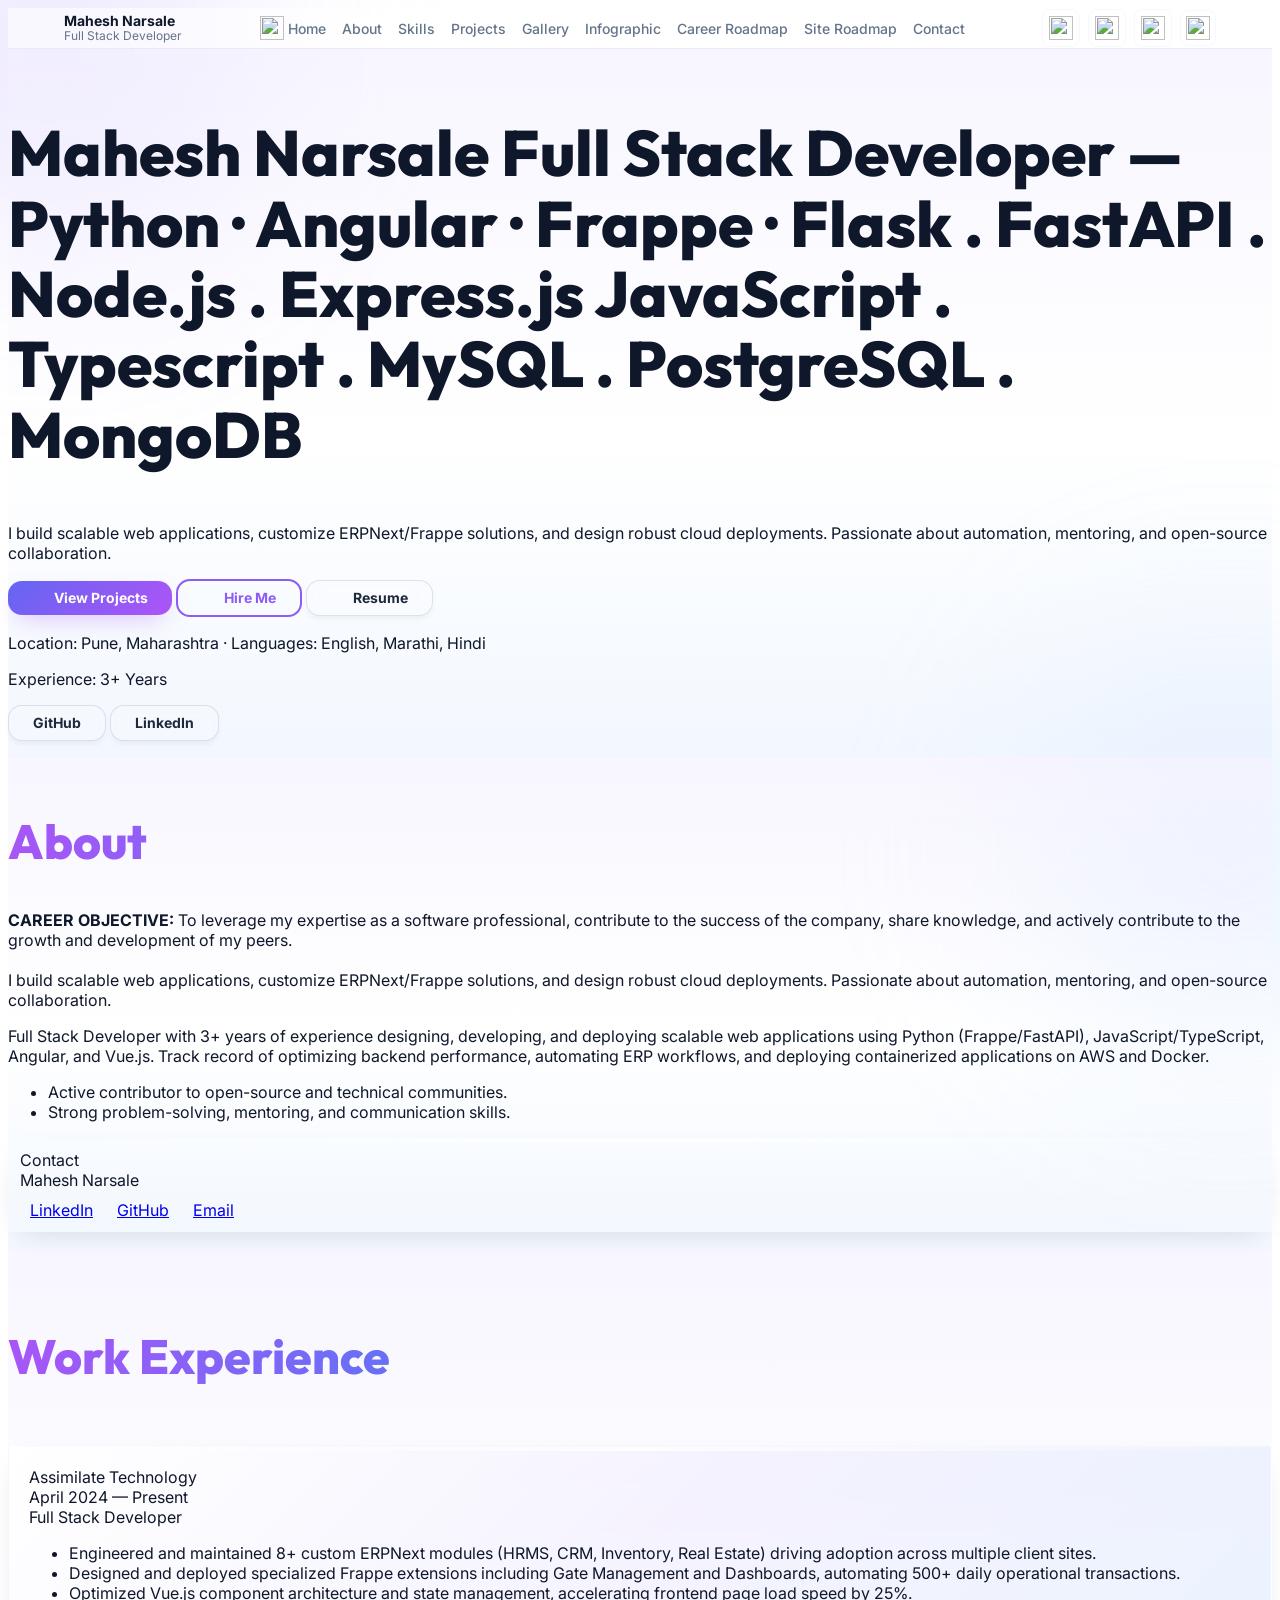
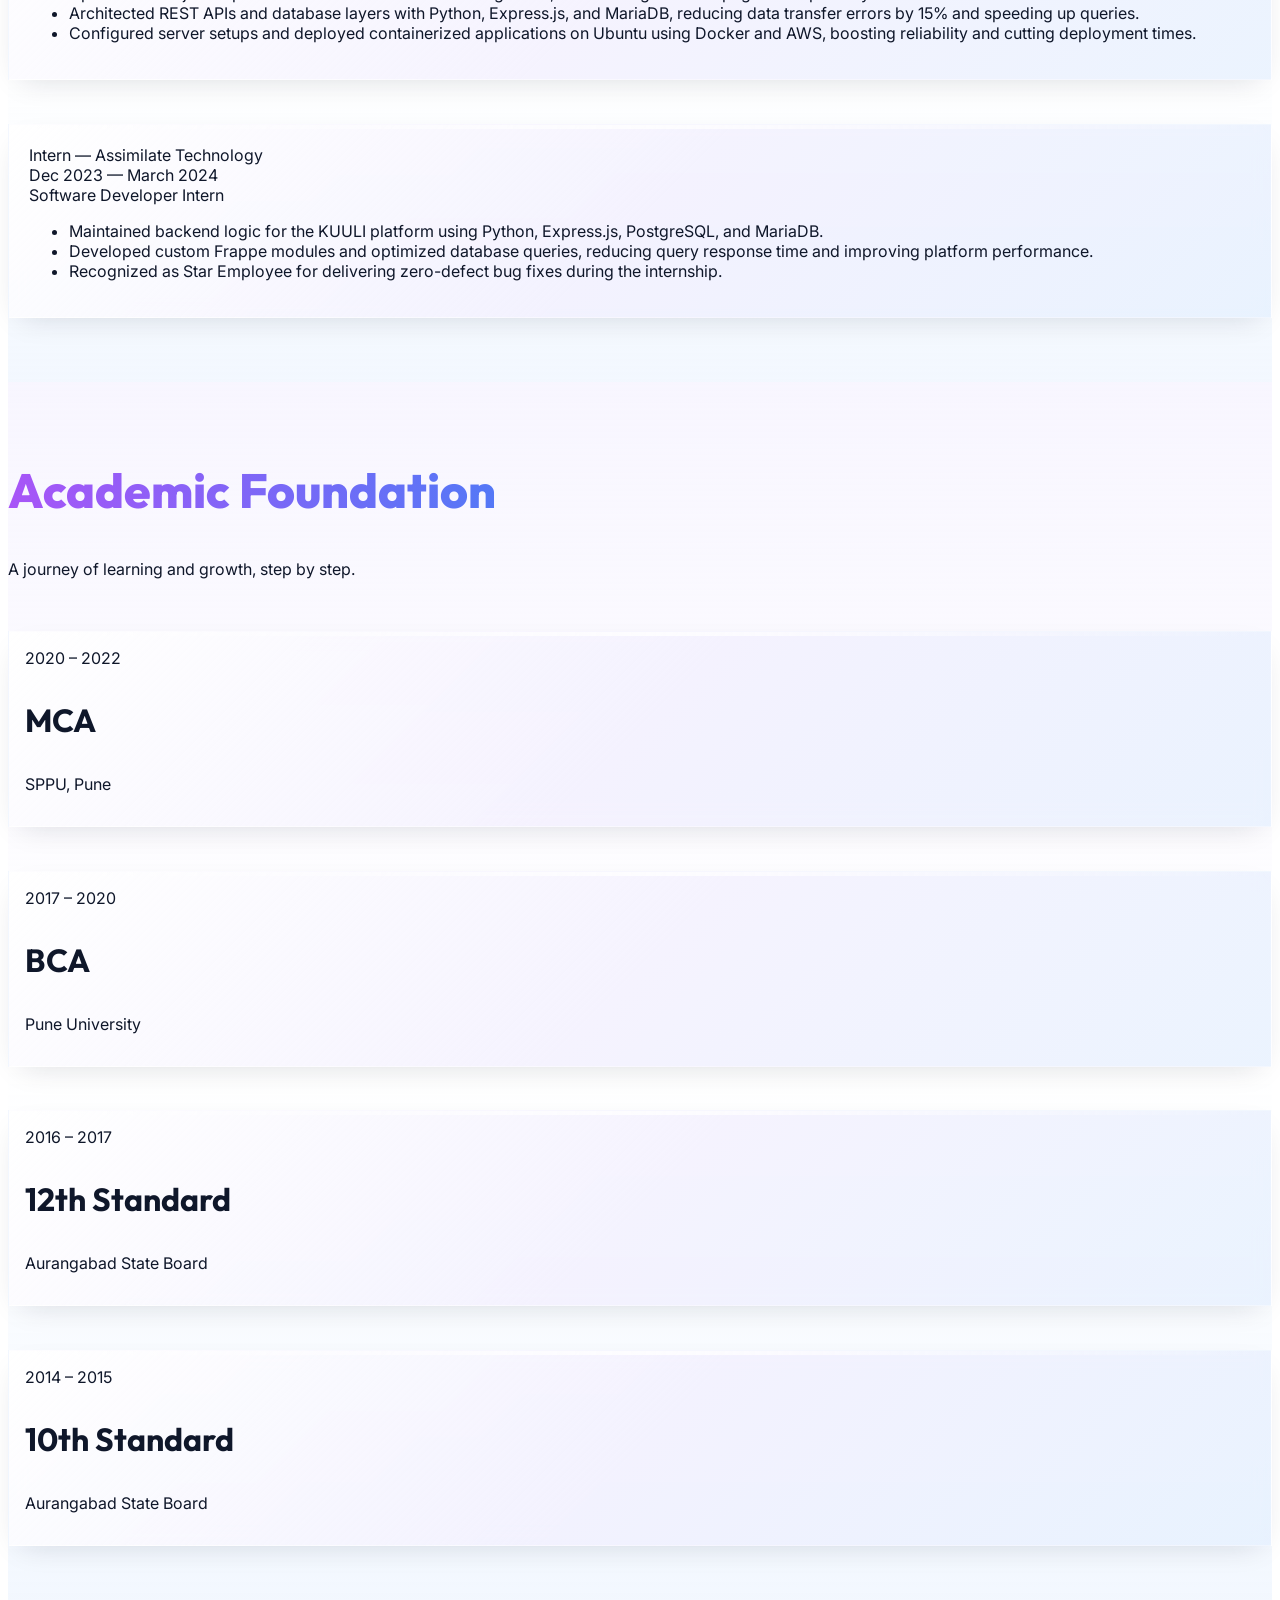
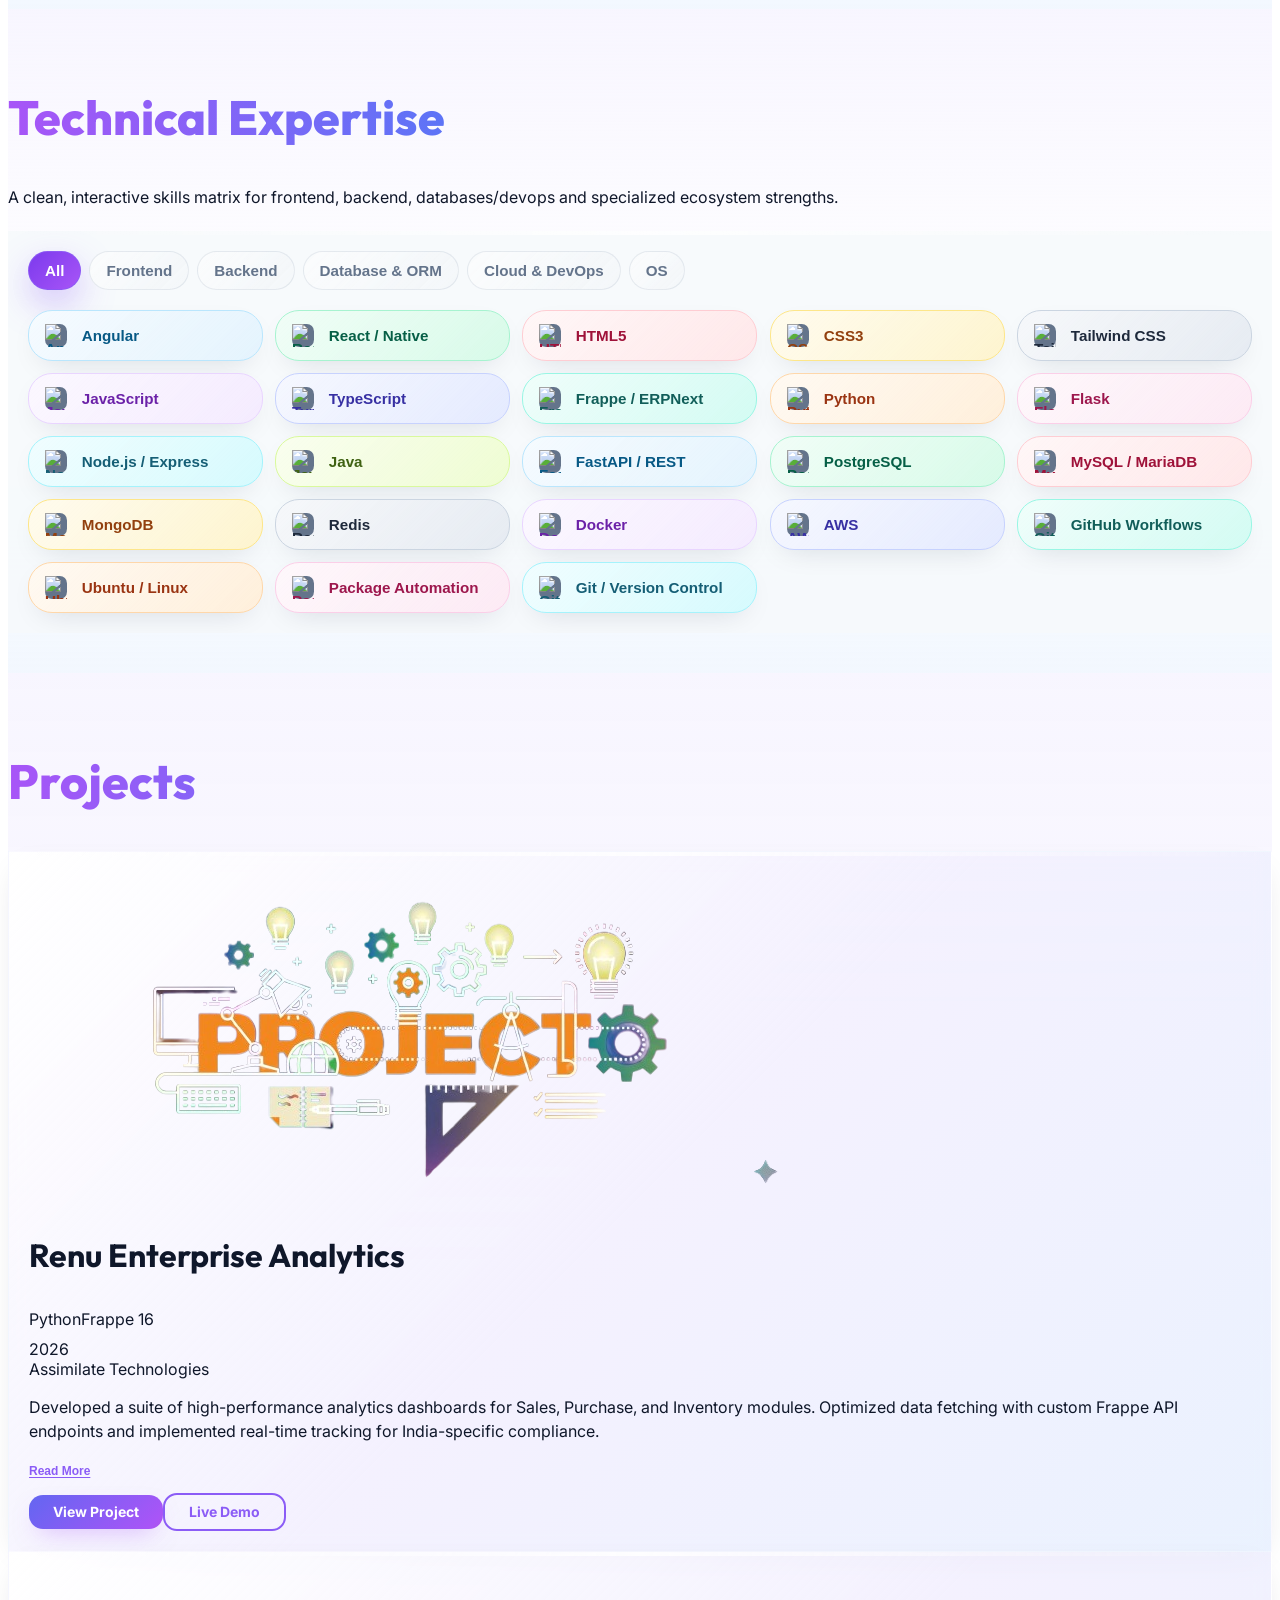
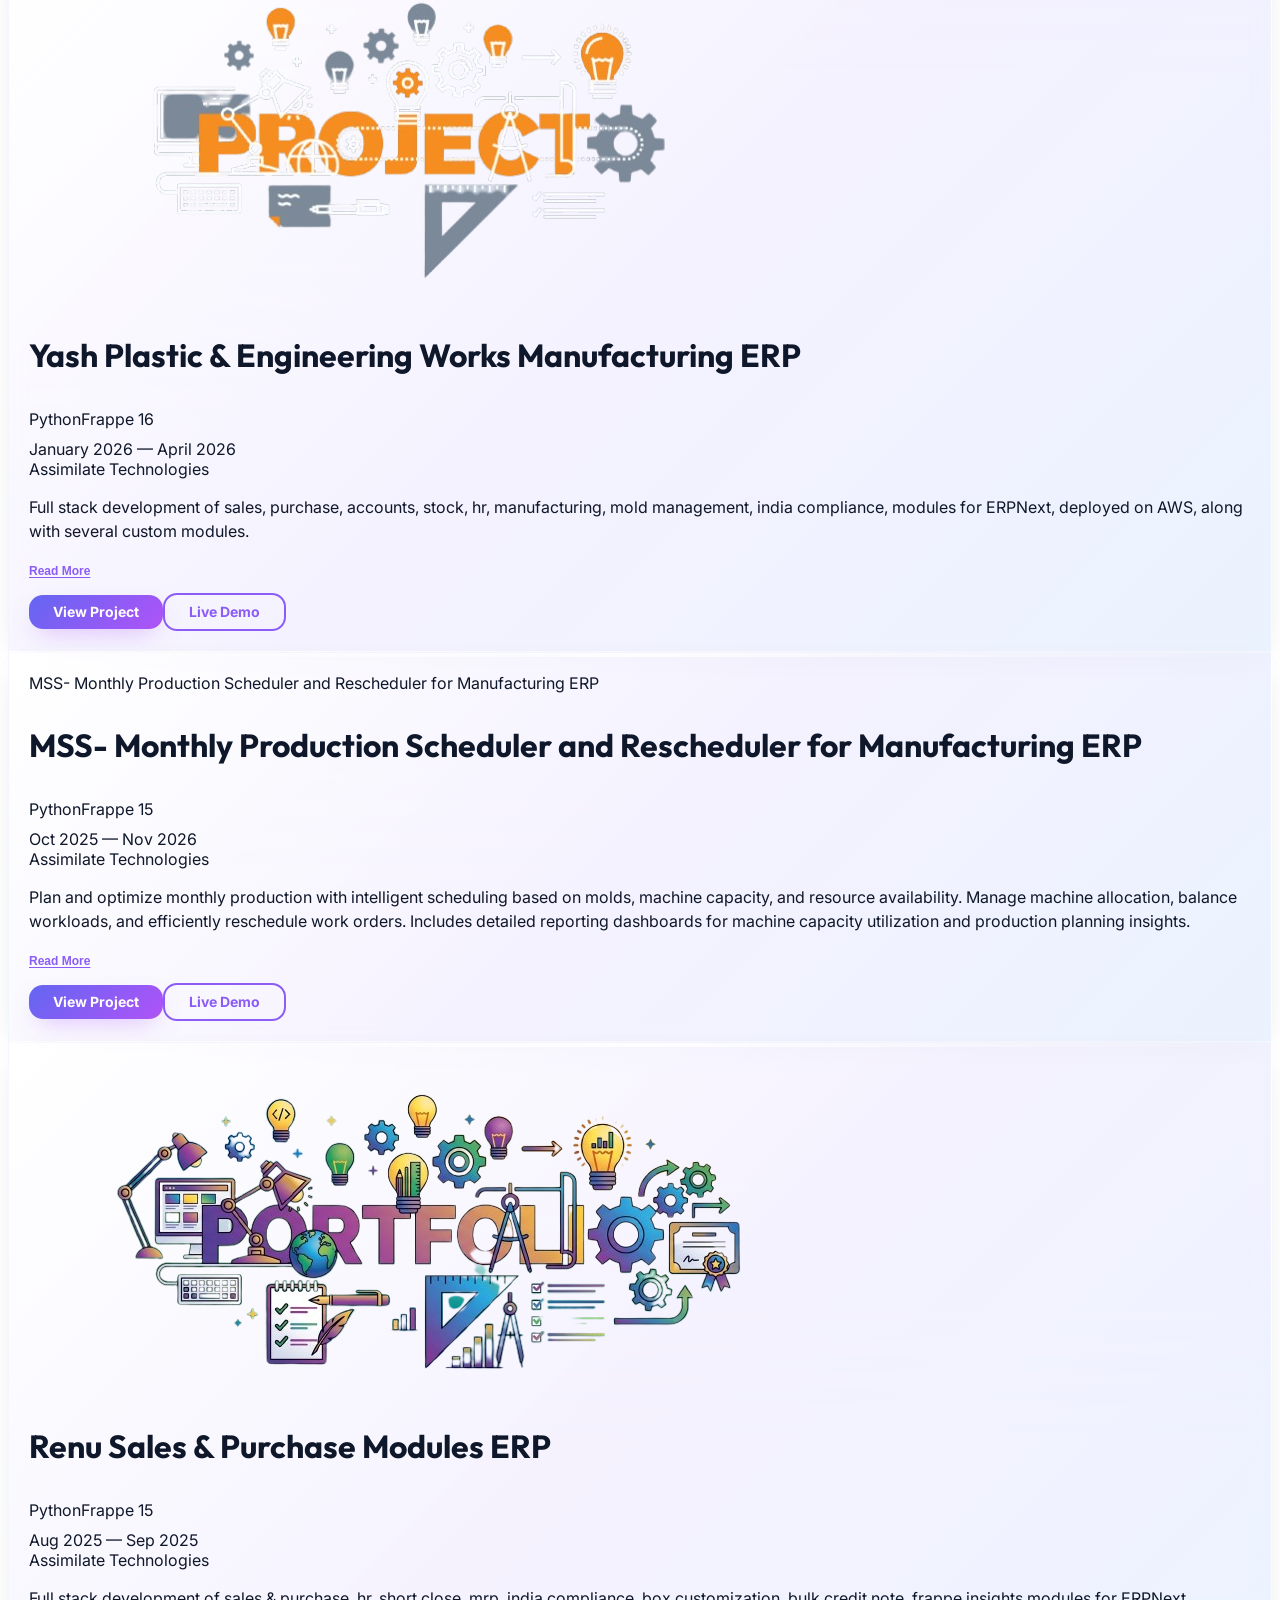
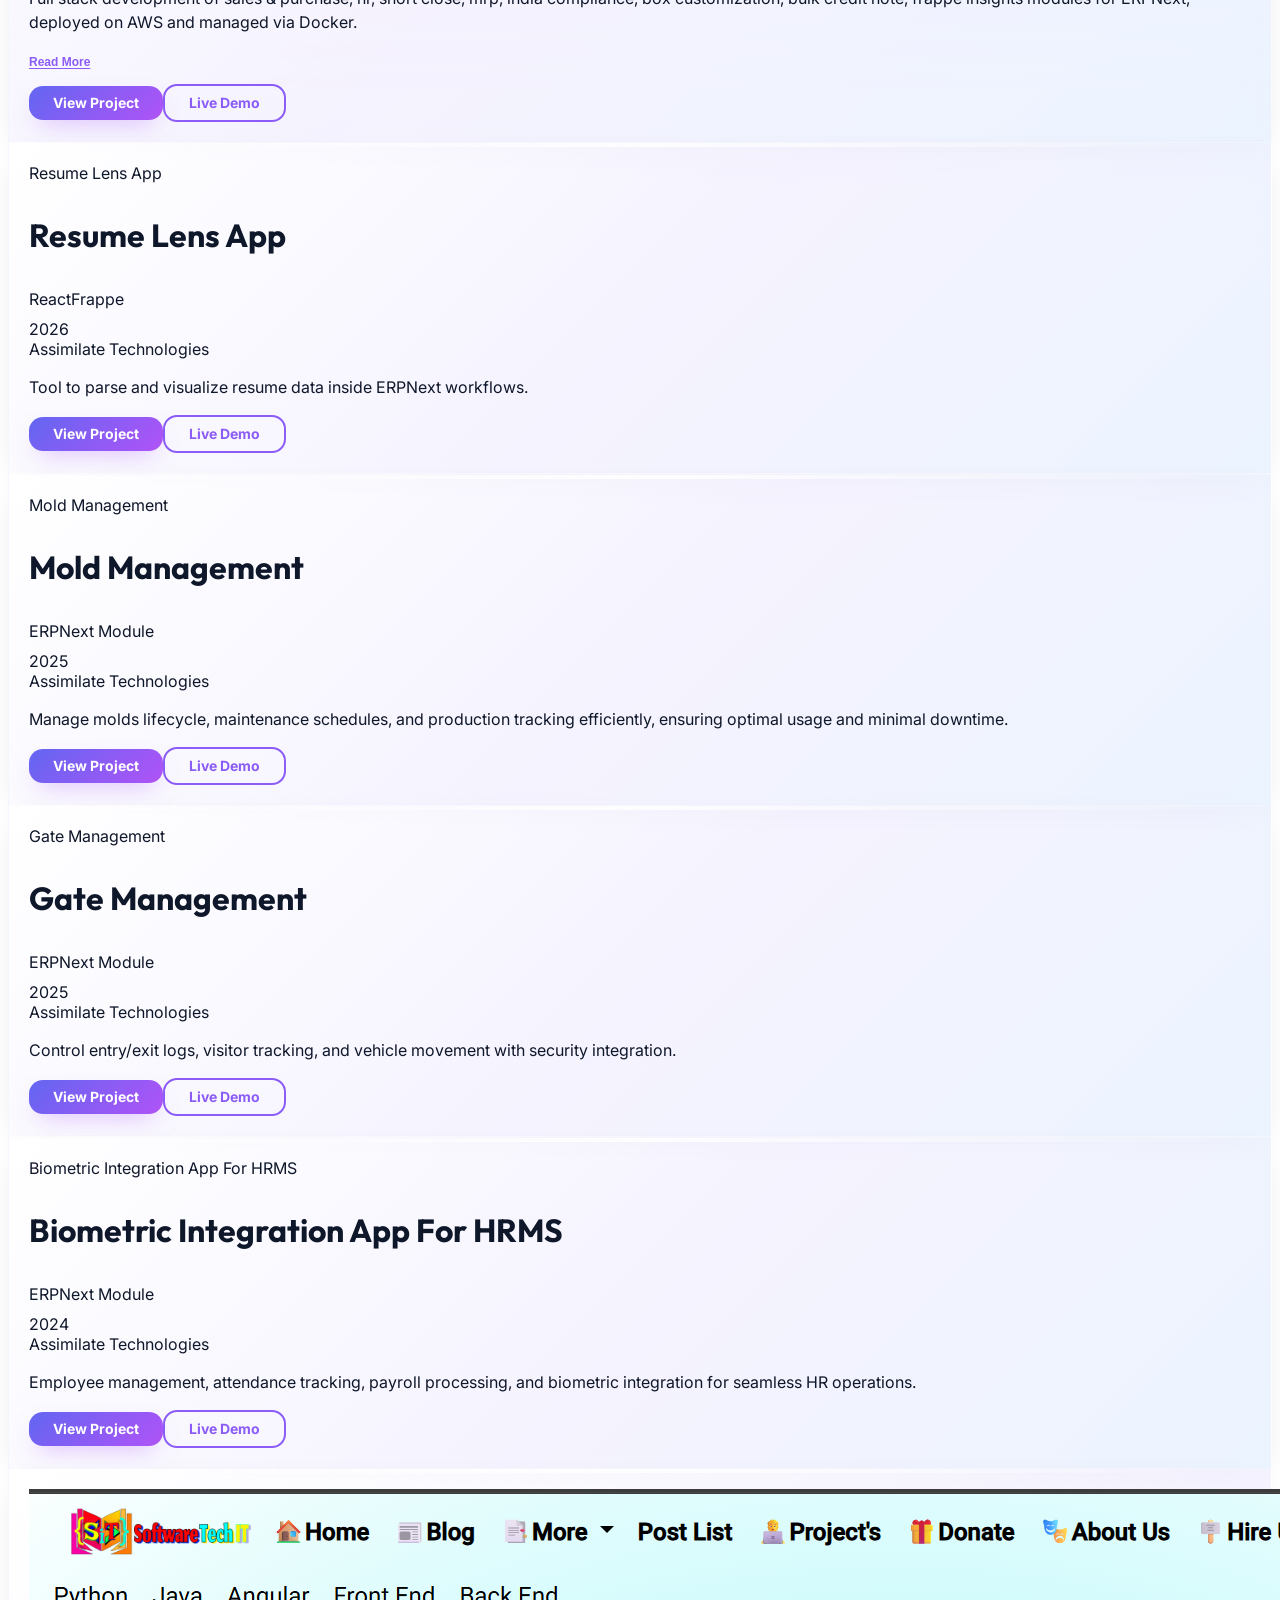
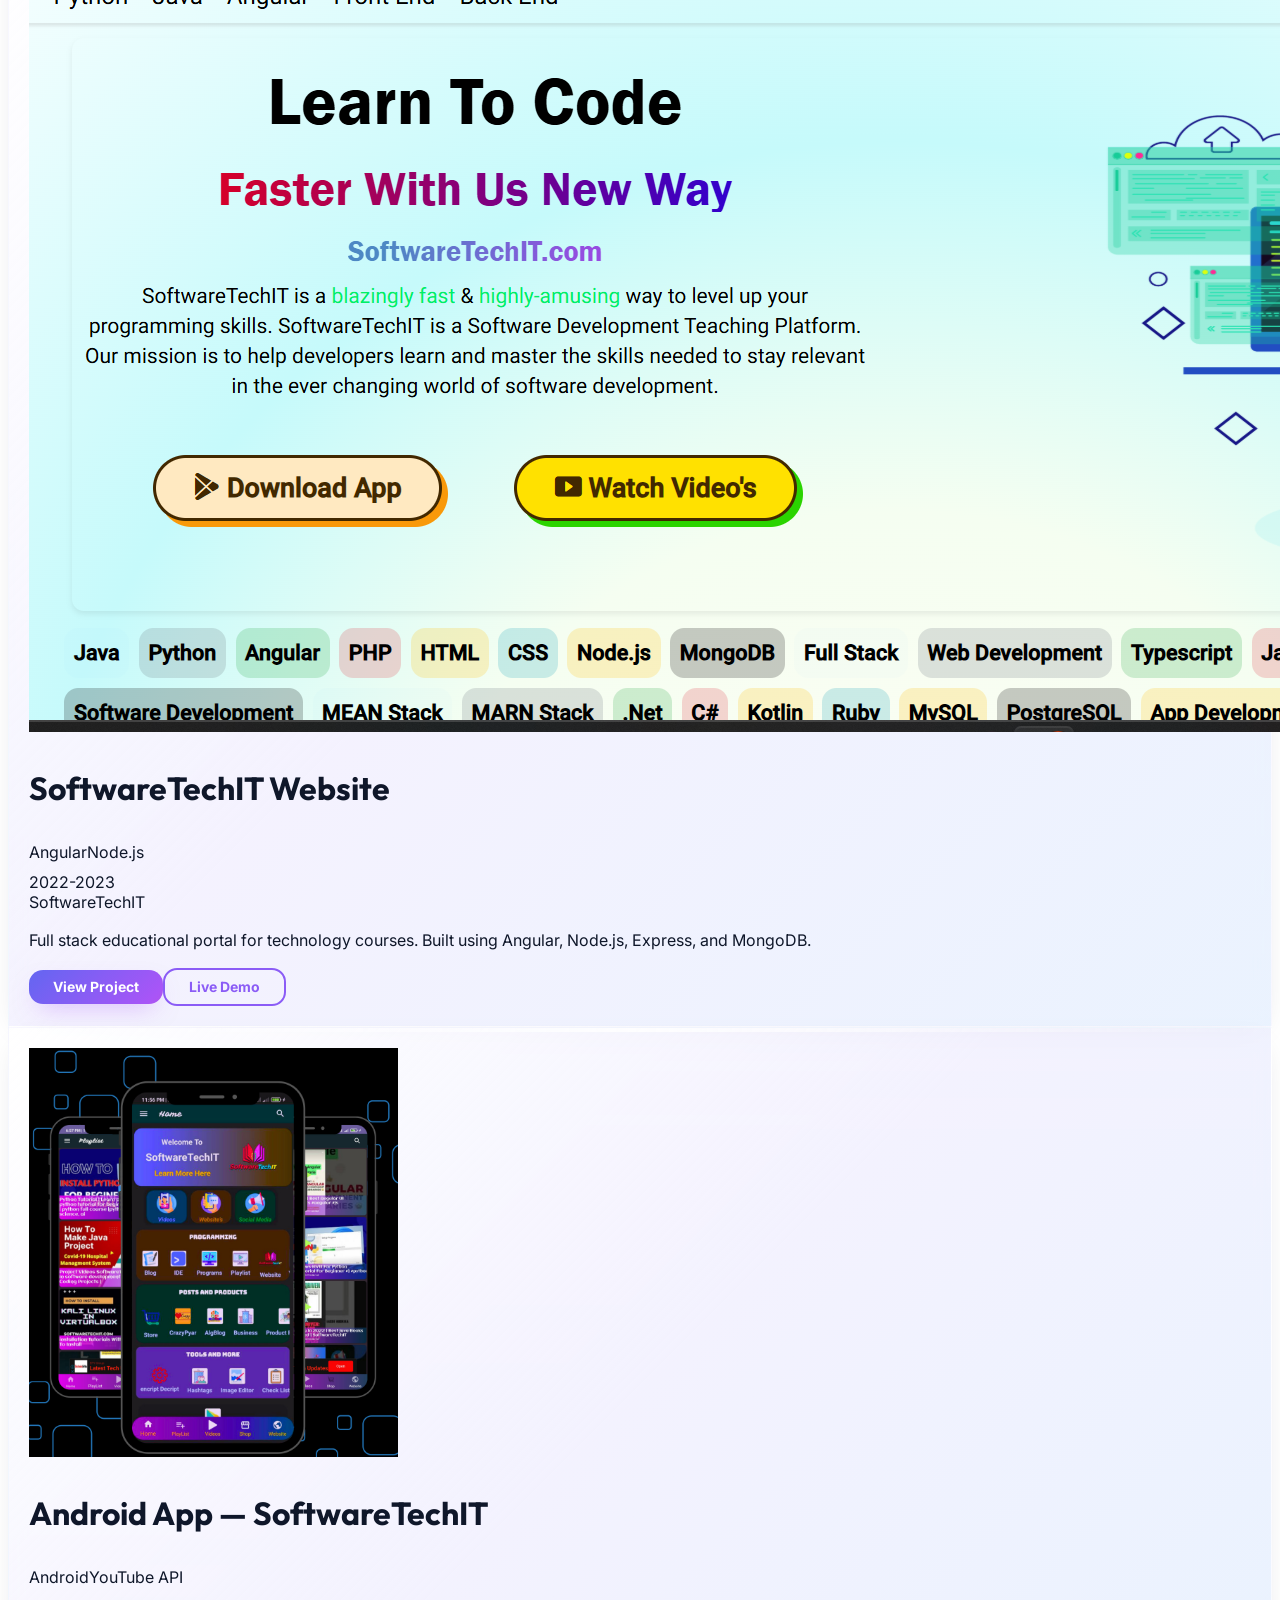
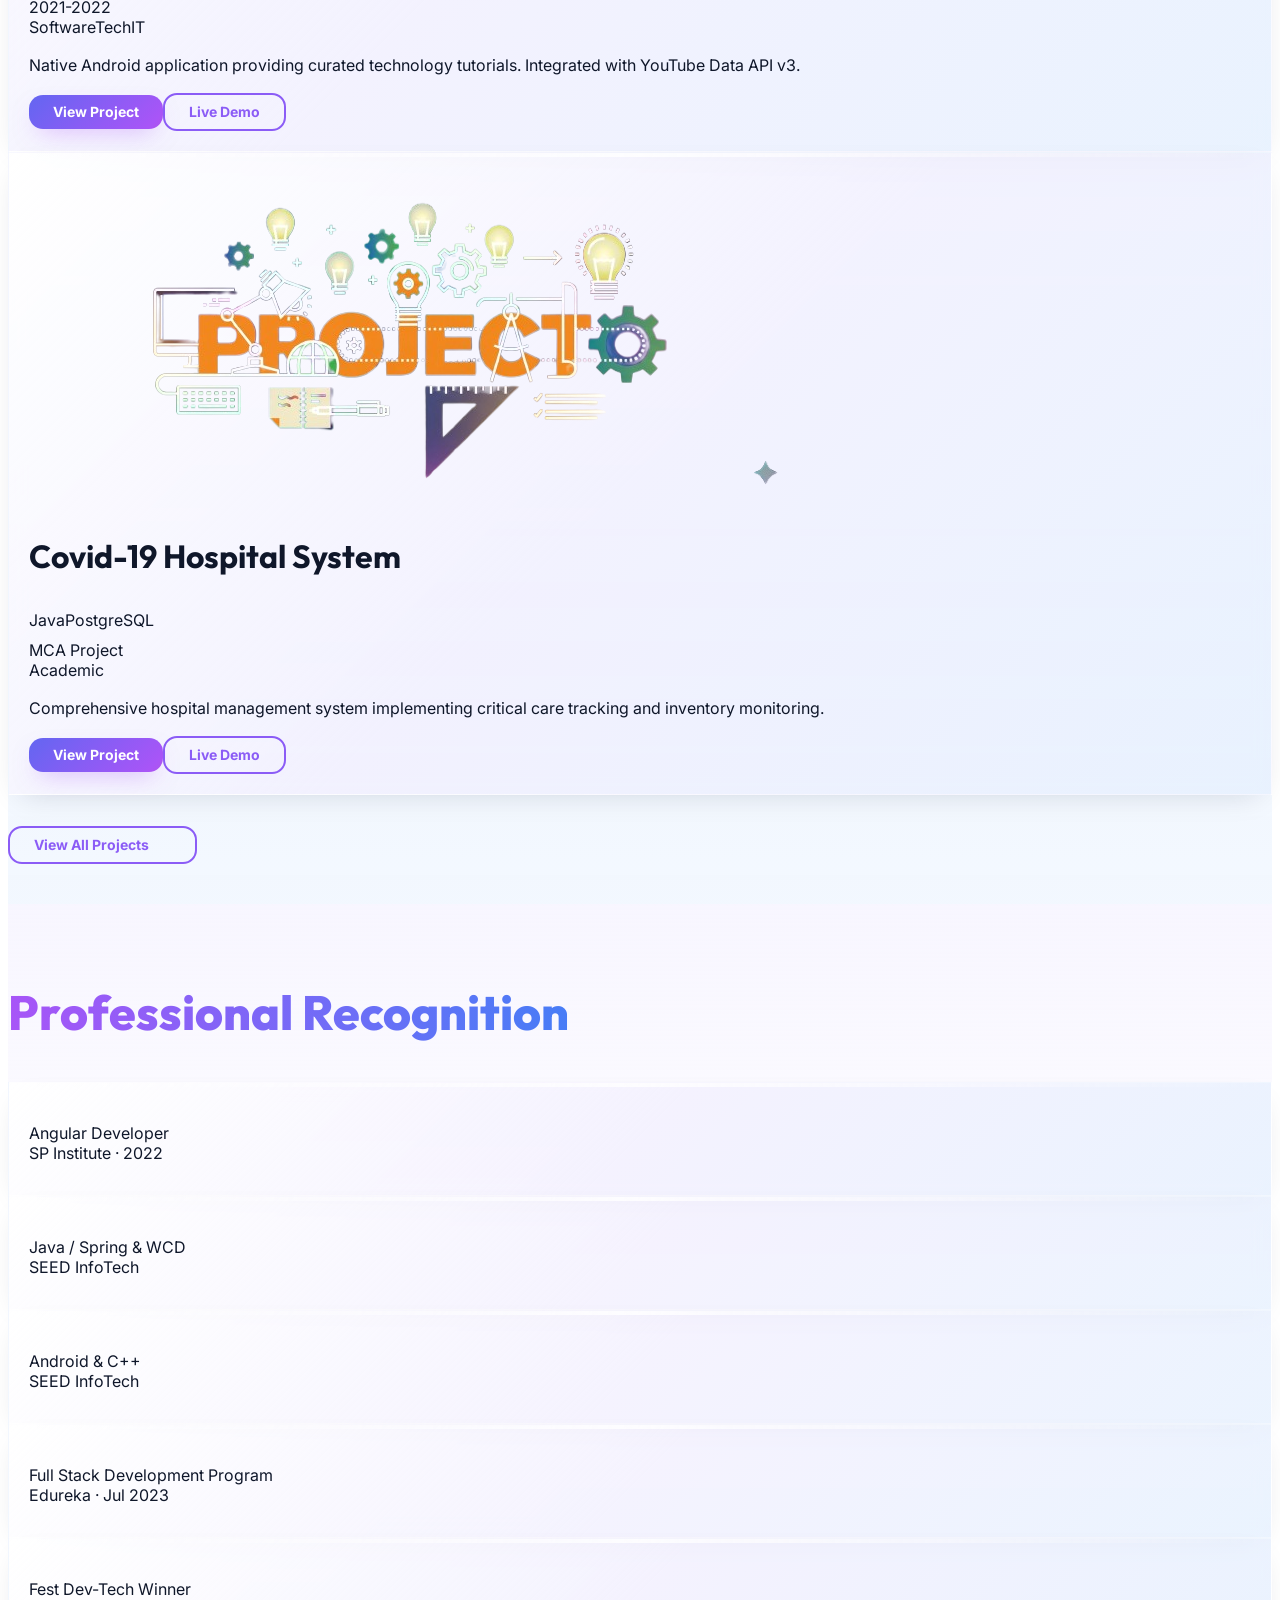
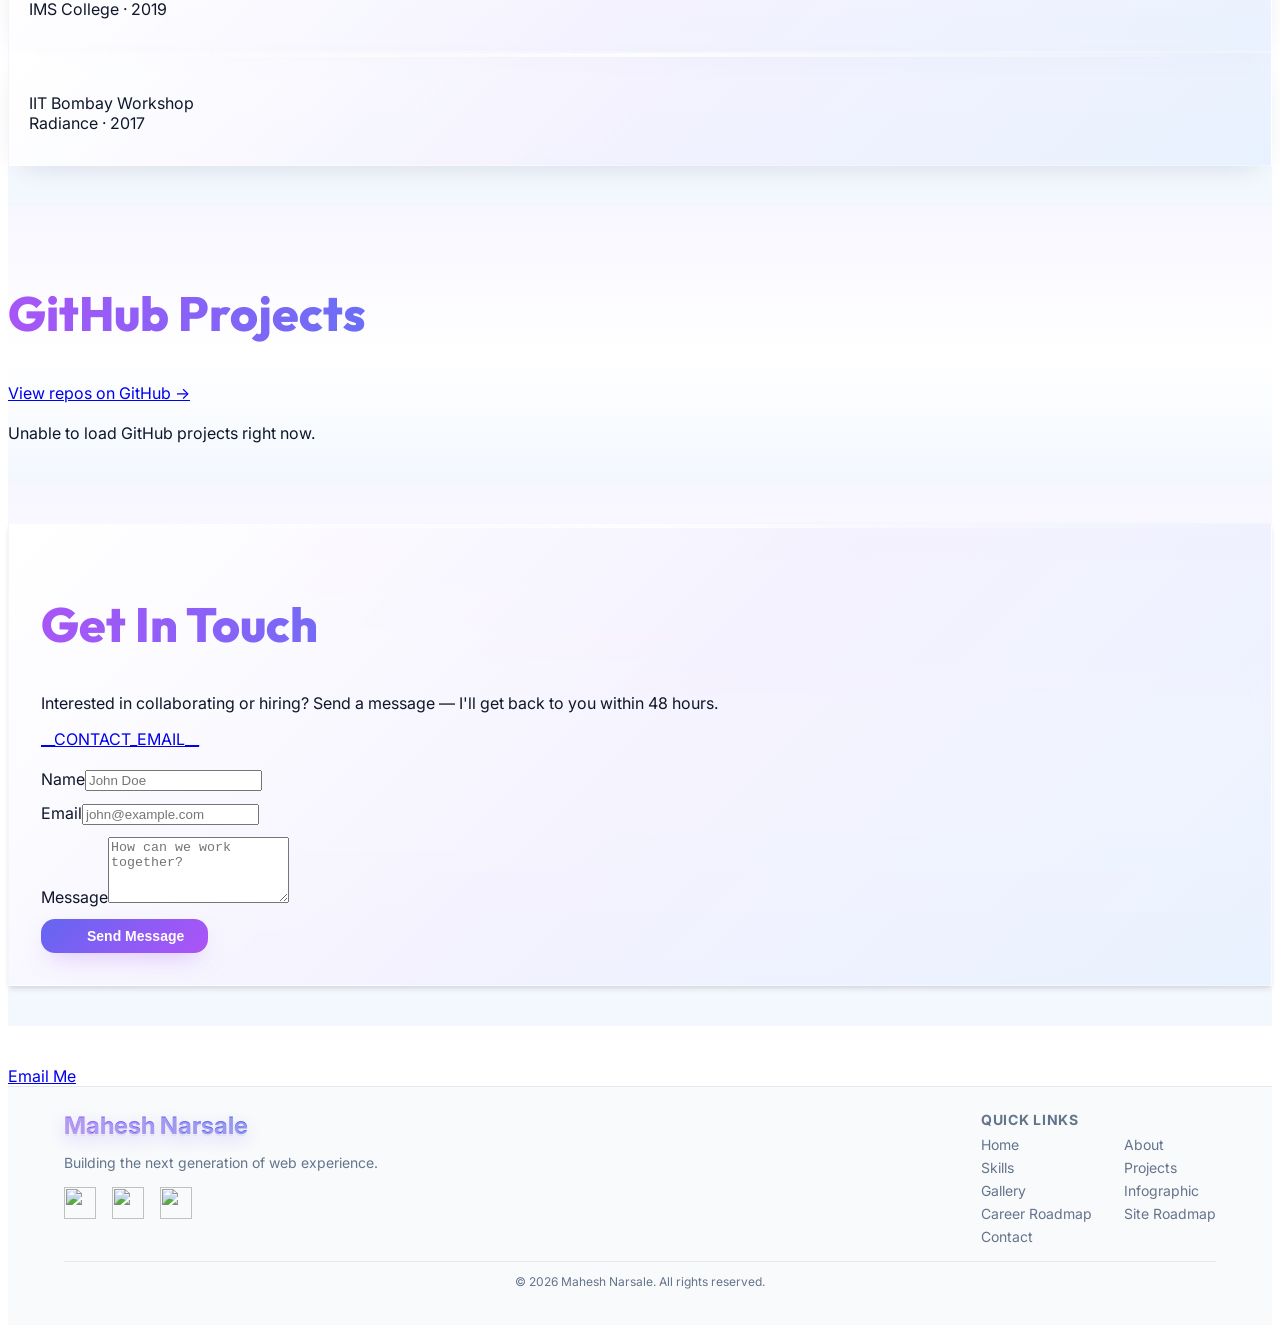
==== commit 38fa4eb6: "fixed issues and added colors 3d icons and also updated components and some fixed" ====
--- a/index.html
+++ b/index.html
@@ -5,8 +5,19 @@
   <meta charset="utf-8" />
   <meta name="viewport" content="width=device-width,initial-scale=1" />
   <title>Mahesh Narsale — Full Stack Developer</title>
+  <link rel="icon" type="image/png" href="assets/portfolio-icon.png" />
   <meta name="description"
     content="Mahesh Narsale — Full Stack Developer. Python, Angular, Frappe, Cloud DevOps. Portfolio & resume 2025." />
+  <!-- Apply saved/system theme before first paint (prevents light/dark flash) -->
+  <script>
+    (function () {
+      try {
+        var saved = localStorage.getItem('theme');
+        var dark = saved ? saved === 'dark' : window.matchMedia('(prefers-color-scheme: dark)').matches;
+        if (dark) document.documentElement.classList.add('dark');
+      } catch (e) {}
+    })();
+  </script>
   <!-- Tailwind CDN (Play) - convenient for GitHub Pages single-file prototype -->
   <script src="https://cdn.tailwindcss.com"></script>
   <script src="js/tailwind-config.js"></script>
@@ -17,6 +28,7 @@
   <link rel="stylesheet" href="css/style.css">
   <link rel="stylesheet" href="css/components.css">
   <link rel="stylesheet" href="css/index.css">
+  <link rel="stylesheet" href="css/3d.css">
 </head>
 
 <body class="antialiased bg-gray-50 text-slate-900 dark:bg-slate-900 dark:text-slate-100">
@@ -30,11 +42,11 @@
     <!-- HERO -->
     <main class="flex-grow">
       <section id="hero" class="relative py-5 md:py-5">
-        <div class="max-w-6xl mx-auto px-4 sm:px-4 lg:px-6 grid grid-cols-1 md:grid-cols-2 gap-8 items-center">
-          <div class="space-y-5">
+        <div class="max-w-6xl mx-auto px-4 sm:px-4 lg:px-6 grid grid-cols-1 md:grid-cols-2 gap-8 items-center [perspective:1200px]">
+          <div class="space-y-5 [transform-style:preserve-3d] [transform:translateZ(24px)]">
             <h1 class="text-4xl sm:text-5xl font-extrabold tracking-tight">
               <span
-                class="block text-transparent bg-clip-text bg-gradient-to-r from-purple-500 via-blue-500 to-green-400">Mahesh
+                class="block text-transparent bg-clip-text bg-gradient-to-r from-purple-500 via-blue-500 to-green-400 [filter:drop-shadow(0_6px_18px_rgba(139,92,246,0.35))]">Mahesh
                 Narsale</span>
               <span class="block text-lg font-medium text-slate-600 dark:text-slate-300 mt-1">Full Stack Developer —
                 Python · Angular · Frappe · Flask . FastAPI . Node.js . Express.js </span>
@@ -49,29 +61,15 @@
 
             <div class="flex flex-wrap gap-4 mt-6">
               <a href="projects.html" class="btn-premium group">
-                <svg class="w-5 h-5 transition-transform group-hover:rotate-12" fill="none" stroke="currentColor"
-                  viewBox="0 0 24 24">
-                  <path stroke-linecap="round" stroke-linejoin="round" stroke-width="2"
-                    d="M19 11H5m14 0a2 2 0 012 2v6a2 2 0 01-2 2H5a2 2 0 01-2-2v-6a2 2 0 012-2m14 0V9a2 2 0 00-2-2M5 11V9a2 2 0 012-2m0 0V5a2 2 0 012-2h6a2 2 0 012 2v2M7 7h10">
-                  </path>
-                </svg>
+                <img class="i8 w-5 h-5 transition-transform group-hover:rotate-12" src="https://img.icons8.com/3d-fluency/96/briefcase.png" alt="" loading="lazy">
                 View Projects
               </a>
               <a href="#contact" class="btn-outline-premium group">
-                <svg class="w-5 h-5 transition-transform group-hover:scale-110" fill="none" stroke="currentColor"
-                  viewBox="0 0 24 24">
-                  <path stroke-linecap="round" stroke-linejoin="round" stroke-width="2"
-                    d="M3 8l7.89 5.26a2 2 0 002.22 0L21 8M5 19h14a2 2 0 002-2V7a2 2 0 00-2-2H5a2 2 0 00-2 2v10a2 2 0 002 2z">
-                  </path>
-                </svg>
+                <img class="i8 w-5 h-5 transition-transform group-hover:scale-110" src="https://img.icons8.com/3d-fluency/96/email.png" alt="" loading="lazy">
                 Hire Me
               </a>
               <a href="assets/resume/Mahesh-Narsale-Resume.pdf" download class="btn-secondary-premium group">
-                <svg class="w-5 h-5 transition-transform group-hover:-translate-y-1" fill="none" stroke="currentColor"
-                  viewBox="0 0 24 24">
-                  <path stroke-linecap="round" stroke-linejoin="round" stroke-width="2"
-                    d="M4 16v1a3 3 0 003 3h10a3 3 0 003-3v-1m-4-4l-4 4m0 0l-4-4m4 4V4"></path>
-                </svg>
+                <img class="i8 w-5 h-5 transition-transform group-hover:-translate-y-1" src="https://img.icons8.com/3d-fluency/96/download.png" alt="" loading="lazy">
                 Resume
               </a>
             </div>
@@ -91,15 +89,15 @@
             </div>
           </div>
 
-          <div class="flex justify-center md:justify-end relative">
-            <div class="absolute -top-12 -right-12 w-64 h-64 bg-purple-500/10 rounded-full blur-3xl animate-pulse">
-            </div>
-            <div class="absolute -bottom-12 -left-12 w-64 h-64 bg-blue-500/10 rounded-full blur-3xl animate-pulse"
+          <div class="flex justify-center md:justify-end relative [transform-style:preserve-3d]">
+            <div class="absolute -top-12 -right-12 w-64 h-64 bg-purple-500/10 rounded-full blur-3xl animate-pulse animate-float-3d-blob">
+            </div>
+            <div class="absolute -bottom-12 -left-12 w-64 h-64 bg-blue-500/10 rounded-full blur-3xl animate-pulse animate-float-3d-blob"
               style="animation-delay: 1s"></div>
 
-            <div class="w-full max-w-lg transform transition-all duration-1000 animate-float-slow z-10 blend-to-bg">
-              <img src="assets/portrait.png" alt="Mahesh Workspace Illustration"
-                class="w-full h-auto object-contain mix-blend-lighten opacity-90 dark:opacity-100 [filter:drop-shadow(0_10px_30px_rgba(139,92,246,0.3))]"
+            <div class="w-full max-w-lg transform transition-all duration-1000 animate-float-3d z-10 blend-to-bg [transform-style:preserve-3d]">
+              <img src="https://avatars.githubusercontent.com/maheshndev" alt="Mahesh Narsale"
+                class="w-56 h-56 sm:w-64 sm:h-64 mx-auto object-cover rounded-full ring-4 ring-accent-500/30 shadow-2xl [filter:drop-shadow(0_10px_30px_rgba(139,92,246,0.3))] [transform:translateZ(30px)]"
                 onerror="this.style.display='none'">
             </div>
           </div>
@@ -136,16 +134,16 @@
               </div>
             </div>
 
-            <aside class="bg-slate-50 dark:bg-slate-800 rounded-xl p-4 border">
+            <aside class="bg-slate-50 dark:bg-slate-800 rounded-xl p-4 border tilt-3d gloss-edge">
               <div class="text-sm text-slate-600 dark:text-slate-300">Contact</div>
               <div class="mt-2 font-semibold">Mahesh Narsale</div>
               <div class="mt-3 flex flex-col gap-2">
                 <a href="https://www.linkedin.com/in/mahesh-narsale" target="_blank"
-                  class="text-sm px-3 py-2 rounded-md border text-center transition-colors hover:bg-[#0077b5] hover:text-white">LinkedIn</a>
+                  class="text-sm px-3 py-2 rounded-md border text-center transition-colors hover:bg-[#0077b5] hover:text-white flex items-center justify-center gap-2"><img class="i8 w-5 h-5" src="https://img.icons8.com/3d-fluency/96/linkedin.png" alt="" loading="lazy">LinkedIn</a>
                 <a href="https://github.com/maheshndev" target="_blank"
-                  class="text-sm px-3 py-2 rounded-md border text-center transition-colors hover:bg-[#333] hover:text-white">GitHub</a>
+                  class="text-sm px-3 py-2 rounded-md border text-center transition-colors hover:bg-[#333] hover:text-white flex items-center justify-center gap-2"><img class="i8 w-5 h-5" src="https://img.icons8.com/3d-fluency/96/github.png" alt="" loading="lazy">GitHub</a>
                 <a href="mailto:__CONTACT_EMAIL__"
-                  class="text-sm px-3 py-2 rounded-md border text-center transition-colors hover:bg-accent-600 hover:text-white">Email</a>
+                  class="text-sm px-3 py-2 rounded-md border text-center transition-colors hover:bg-accent-600 hover:text-white flex items-center justify-center gap-2"><img class="i8 w-5 h-5" src="https://img.icons8.com/3d-fluency/96/email.png" alt="" loading="lazy">Email</a>
               </div>
             </aside>
           </div>
@@ -153,7 +151,7 @@
       </section>
 
       <!-- EXPERIENCE -->
-      <section id="experience" class="py-20 bg-white dark:bg-slate-900">
+      <section id="experience" class="py-16 bg-white dark:bg-slate-900">
         <div class="max-w-6xl mx-auto px-4 sm:px-6 lg:px-8">
           <div data-experience-group
             data-src="data/experience.json"
@@ -161,44 +159,12 @@
         </div>
       </section>
 
-      <!-- EDUCATION -->
-      <section id="education" class="py-20 bg-gray-50 dark:bg-slate-900/50">
-        <div class="max-w-6xl mx-auto px-4 sm:px-6 lg:px-8">
-          <div class="mb-12">
-            <h2 class="text-3xl font-extrabold text-gradient inline-block">Academic Foundation</h2>
-          </div>
-
-          <div class="grid md:grid-cols-2 lg:grid-cols-4 gap-6">
-            <div class="glass-card p-6 rounded-2xl border border-slate-200 dark:border-slate-800 card-hover">
-              <div class="text-accent-600 font-bold text-sm mb-2">2020 – 2022</div>
-              <h4 class="font-bold text-slate-900 dark:text-white mb-2">MCA</h4>
-              <p class="text-xs text-slate-500 dark:text-slate-400">ASMA Institute of Management, Pune</p>
-              <p class="text-xs text-slate-500 dark:text-slate-400 mt-1">Pune University</p>
-            </div>
-
-            <div class="glass-card p-6 rounded-2xl border border-slate-200 dark:border-slate-800 card-hover">
-              <div class="text-accent-600 font-bold text-sm mb-2">2017 – 2020</div>
-              <h4 class="font-bold text-slate-900 dark:text-white mb-2">BCA</h4>
-              <p class="text-xs text-slate-500 dark:text-slate-400">New Arts, Science College, Ahmednagar</p>
-              <p class="text-xs text-slate-500 dark:text-slate-400 mt-1">Pune University</p>
-            </div>
-
-            <div class="glass-card p-6 rounded-2xl border border-slate-200 dark:border-slate-800 card-hover">
-              <div class="text-accent-600 font-bold text-sm mb-2">2016 – 2017</div>
-              <h4 class="font-bold text-slate-900 dark:text-white mb-2">12th Standard</h4>
-              <p class="text-xs text-slate-500 dark:text-slate-400">Shri. Jalandhar High School, Raimoha</p>
-              <p class="text-xs text-slate-500 dark:text-slate-400 mt-1">Aurangabad State Board</p>
-            </div>
-
-            <div class="glass-card p-6 rounded-2xl border border-slate-200 dark:border-slate-800 card-hover">
-              <div class="text-accent-600 font-bold text-sm mb-2">2014 – 2015</div>
-              <h4 class="font-bold text-slate-900 dark:text-white mb-2">10th Standard</h4>
-              <p class="text-xs text-slate-500 dark:text-slate-400">Shri. Jalandhar High School, Raimoha</p>
-              <p class="text-xs text-slate-500 dark:text-slate-400 mt-1">Aurangabad State Board</p>
-            </div>
-          </div>
-        </div>
-      </section>
+<!-- EDUCATION -->
+<section id="education" class="py-16 bg-gray-50 dark:bg-slate-900/50">
+  <div class="max-w-6xl mx-auto px-4 sm:px-6 lg:px-8">
+    <div data-education-group data-src="data/education.json"></div>
+  </div>
+</section>
 
       <!-- SKILLS -->
       <section id="skills" class="py-16 bg-white dark:bg-slate-900 text-slate-900 dark:text-slate-100">
@@ -210,7 +176,7 @@
             </p>
           </div>
 
-          <div class="rounded-[2rem] border border-slate-200 dark:border-slate-800 bg-slate-50 dark:bg-slate-900/95 p-6 shadow-2xl shadow-slate-200/40 dark:shadow-slate-950/40"
+          <div class="rounded-[2rem] border border-slate-200 dark:border-slate-800 bg-slate-50 dark:bg-slate-900/95 p-6 shadow-2xl shadow-slate-200/40 dark:shadow-slate-950/40 [transform-style:preserve-3d] [perspective:1400px] gloss-edge"
             data-skill-filter-group
             data-src="data/skills.json"
             data-categories='["Frontend","Backend","Database & ORM","Cloud & DevOps","OS"]'></div>
@@ -218,7 +184,7 @@
       </section>
 
       <!-- PROJECTS (featured) -->
-      <section id="projects" class="py-5 bg-white dark:bg-slate-900">
+      <section id="projects" class="py-16 bg-white dark:bg-slate-900">
         <div class="max-w-6xl mx-auto px-4 sm:px-6 lg:px-8">
           <div data-projects-group
             data-src="data/projects.json"
@@ -229,25 +195,17 @@
       </section>
 
       <!-- CERTIFICATIONS & ACHIEVEMENTS -->
-      <section id="certifications" class="py-20 bg-white dark:bg-slate-900">
+      <section id="certifications" class="py-16 bg-white dark:bg-slate-900">
         <div class="max-w-6xl mx-auto px-4 sm:px-6 lg:px-8">
           <div class="mb-12 text-left">
             <h2 class="text-3xl font-extrabold text-gradient inline-block">Professional Recognition</h2>
           </div>
 
           <div class="grid gap-6 md:grid-cols-2 lg:grid-cols-3">
-            <div class="p-6 rounded-2xl glass-card border border-slate-200 dark:border-slate-800 card-hover">
+            <div class="p-6 rounded-2xl glass-card border border-slate-200 dark:border-slate-800 card-hover tilt-3d gloss-edge">
               <div class="flex items-center gap-4 mb-4">
                 <div class="p-3 rounded-xl bg-orange-500/10 text-orange-600">
-                  <svg class="w-6 h-6" fill="none" stroke="currentColor" viewBox="0 0 24 24">
-                    <path d="M12 14l9-5-9-5-9 5 9 5z"></path>
-                    <path
-                      d="M12 14l6.16-3.422a12.083 12.083 0 01.665 6.479A11.952 11.952 0 0012 20.055a11.952 11.952 0 00-6.824-2.998 12.078 12.078 0 01.665-6.479L12 14z">
-                    </path>
-                    <path stroke-linecap="round" stroke-linejoin="round" stroke-width="2"
-                      d="M12 14l9-5-9-5-9 5 9 5zm0 0l6.16-3.422a12.083 12.083 0 01.665 6.479A11.952 11.952 0 0012 20.055a11.952 11.952 0 00-6.824-2.998 12.078 12.078 0 01.665-6.479L12 14zm-4 6v-7.5l4-2.222">
-                    </path>
-                  </svg>
+                  <img class="i8 w-6 h-6" src="https://img.icons8.com/color/96/angularjs.png" alt="" loading="lazy">
                 </div>
                 <div>
                   <div class="font-bold text-slate-900 dark:text-white line-clamp-1">Angular Developer</div>
@@ -256,14 +214,10 @@
               </div>
             </div>
 
-            <div class="p-6 rounded-2xl glass-card border border-slate-200 dark:border-slate-800 card-hover">
+            <div class="p-6 rounded-2xl glass-card border border-slate-200 dark:border-slate-800 card-hover tilt-3d gloss-edge">
               <div class="flex items-center gap-4 mb-4">
                 <div class="p-3 rounded-xl bg-blue-500/10 text-blue-600">
-                  <svg class="w-6 h-6" fill="none" stroke="currentColor" viewBox="0 0 24 24">
-                    <path stroke-linecap="round" stroke-linejoin="round" stroke-width="2"
-                      d="M9 12l2 2 4-4M7.835 4.697a3.42 3.42 0 001.946-.806 3.42 3.42 0 014.438 0 3.42 3.42 0 001.946.806 3.42 3.42 0 013.138 3.138 3.42 3.42 0 00.806 1.946 3.42 3.42 0 010 4.438 3.42 3.42 0 00-.806 1.946 3.42 3.42 0 01-3.138 3.138 3.42 3.42 0 00-1.946.806 3.42 3.42 0 01-4.438 0 3.42 3.42 0 00-1.946-.806 3.42 3.42 0 01-3.138-3.138 3.42 3.42 0 00-.806-1.946 3.42 3.42 0 010-4.438 3.42 3.42 0 00.806-1.946 3.42 3.42 0 013.138-3.138z">
-                    </path>
-                  </svg>
+                  <img class="i8 w-6 h-6" src="https://img.icons8.com/color/96/coffee.png" alt="" loading="lazy">
                 </div>
                 <div>
                   <div class="font-bold text-slate-900 dark:text-white line-clamp-1">Java / Spring & WCD</div>
@@ -272,13 +226,10 @@
               </div>
             </div>
 
-            <div class="p-6 rounded-2xl glass-card border border-slate-200 dark:border-slate-800 card-hover">
+            <div class="p-6 rounded-2xl glass-card border border-slate-200 dark:border-slate-800 card-hover tilt-3d gloss-edge">
               <div class="flex items-center gap-4 mb-4">
                 <div class="p-3 rounded-xl bg-purple-500/10 text-purple-600">
-                  <svg class="w-6 h-6" fill="none" stroke="currentColor" viewBox="0 0 24 24">
-                    <path stroke-linecap="round" stroke-linejoin="round" stroke-width="2"
-                      d="M12 18h.01M8 21h8a2 2 0 002-2V5a2 2 0 00-2-2H8a2 2 0 00-2 2v14a2 2 0 002 2z"></path>
-                  </svg>
+                  <img class="i8 w-6 h-6" src="https://cdn.jsdelivr.net/gh/devicons/devicon/icons/android/android-original.svg" alt="" loading="lazy">
                 </div>
                 <div>
                   <div class="font-bold text-slate-900 dark:text-white line-clamp-1">Android & C++</div>
@@ -287,13 +238,10 @@
               </div>
             </div>
 
-            <div class="p-6 rounded-2xl glass-card border border-slate-200 dark:border-slate-800 card-hover">
+            <div class="p-6 rounded-2xl glass-card border border-slate-200 dark:border-slate-800 card-hover tilt-3d gloss-edge">
               <div class="flex items-center gap-4 mb-4">
                 <div class="p-3 rounded-xl bg-green-500/10 text-green-600">
-                  <svg class="w-6 h-6" fill="none" stroke="currentColor" viewBox="0 0 24 24">
-                    <path stroke-linecap="round" stroke-linejoin="round" stroke-width="2"
-                      d="M10 20l4-16m4 4l4 4-4 4M6 16l-4-4 4-4"></path>
-                  </svg>
+                  <img class="i8 w-6 h-6" src="https://img.icons8.com/3d-fluency/96/code.png" alt="" loading="lazy">
                 </div>
                 <div>
                   <div class="font-bold text-slate-900 dark:text-white line-clamp-1">Full Stack Development Program
@@ -303,13 +251,10 @@
               </div>
             </div>
 
-            <div class="p-6 rounded-2xl glass-card border border-slate-200 dark:border-slate-800 card-hover">
+            <div class="p-6 rounded-2xl glass-card border border-slate-200 dark:border-slate-800 card-hover tilt-3d gloss-edge">
               <div class="flex items-center gap-4 mb-4">
                 <div class="p-3 rounded-xl bg-yellow-500/10 text-yellow-600">
-                  <svg class="w-6 h-6" fill="none" stroke="currentColor" viewBox="0 0 24 24">
-                    <path stroke-linecap="round" stroke-linejoin="round" stroke-width="2"
-                      d="M13 10V3L4 14h7v7l9-11h-7z"></path>
-                  </svg>
+                  <img class="i8 w-6 h-6" src="https://img.icons8.com/3d-fluency/96/lightning-bolt.png" alt="" loading="lazy">
                 </div>
                 <div>
                   <div class="font-bold text-slate-900 dark:text-white line-clamp-1">Fest Dev-Tech Winner</div>
@@ -318,14 +263,10 @@
               </div>
             </div>
 
-            <div class="p-6 rounded-2xl glass-card border border-slate-200 dark:border-slate-800 card-hover">
+            <div class="p-6 rounded-2xl glass-card border border-slate-200 dark:border-slate-800 card-hover tilt-3d gloss-edge">
               <div class="flex items-center gap-4 mb-4">
                 <div class="p-3 rounded-xl bg-cyan-500/10 text-cyan-600">
-                  <svg class="w-6 h-6" fill="none" stroke="currentColor" viewBox="0 0 24 24">
-                    <path stroke-linecap="round" stroke-linejoin="round" stroke-width="2"
-                      d="M17 20h5v-2a3 3 0 00-5.356-1.857M17 20H7m10 0v-2c0-.656-.126-1.283-.356-1.857M7 20H2v-2a3 3 0 015.356-1.857M7 20v-2c0-.656.126-1.283.356-1.857m0 0a5.002 5.002 0 019.288 0M15 7a3 3 0 11-6 0 3 3 0 016 0zm6 3a2 2 0 11-4 0 2 2 0 014 0zM7 10a2 2 0 11-4 0 2 2 0 014 0z">
-                    </path>
-                  </svg>
+                  <img class="i8 w-6 h-6" src="https://img.icons8.com/3d-fluency/96/graduation-cap.png" alt="" loading="lazy">
                 </div>
                 <div>
                   <div class="font-bold text-slate-900 dark:text-white line-clamp-1">IIT Bombay Workshop</div>
@@ -337,8 +278,10 @@
         </div>
       </section>
 
+
+
       <!-- GITHUB PROJECTS (auto-loaded) -->
-      <section id="github-projects-section" class="py-5 bg-white dark:bg-slate-900">
+      <section id="github-projects-section" class="py-16 bg-white dark:bg-slate-900">
         <div class="max-w-6xl mx-auto px-4 sm:px-6 lg:px-8">
           <div class="flex items-center justify-between">
             <h2 class="text-3xl font-extrabold text-gradient inline-block">GitHub Projects</h2>
@@ -346,15 +289,15 @@
               repos on GitHub →</a>
           </div>
 
-          <div id="github-projects" class="mt-6 grid gap-6 md:grid-cols-3 lg:grid-cols-3"></div>
+          <div id="github-projects" class="mt-6 grid gap-6 md:grid-cols-3 lg:grid-cols-3 [perspective:1400px]"></div>
         </div>
       </section>
 
       <!-- CONTACT -->
-      <section id="contact" class="py-20 bg-gray-50 dark:bg-slate-900/50">
+      <section id="contact" class="py-16 bg-gray-50 dark:bg-slate-900/50">
         <div class="max-w-4xl mx-auto px-4 sm:px-6 lg:px-8">
           <div
-            class="glass-card p-8 sm:p-12 rounded-3xl border border-slate-200 dark:border-slate-800 shadow-2xl relative overflow-hidden"
+            class="glass-card p-8 sm:p-12 rounded-3xl border border-slate-200 dark:border-slate-800 shadow-2xl relative overflow-hidden [transform-style:preserve-3d] gloss-edge"
             data-contact-group
             data-src="data/contact.json"></div>
         </div>
@@ -366,11 +309,7 @@
         class="fixed bottom-8 right-8 z-50 p-4 rounded-2xl bg-accent-600 text-white shadow-2xl shadow-accent-600/40 hover:scale-110 hover:-translate-y-1 transition-all duration-300 group flex items-center gap-3 active:scale-95"
         aria-label="Send Email">
       <div class="relative">
-        <svg class="w-6 h-6" fill="none" stroke="currentColor" viewBox="0 0 24 24">
-          <path stroke-linecap="round" stroke-linejoin="round" stroke-width="2"
-            d="M3 8l7.89 5.26a2 2 0 002.22 0L21 8M5 19h14a2 2 0 002-2V7a2 2 0 00-2-2H5a2 2 0 00-2 2v10a2 2 0 002 2z">
-          </path>
-        </svg>
+        <img class="i8 w-6 h-6" src="https://img.icons8.com/3d-fluency/96/email.png" alt="" loading="lazy">
         <span
           class="absolute -top-1 -right-1 w-3 h-3 bg-green-500 rounded-full border-2 border-accent-600 animate-ping"></span>
       </div>
@@ -396,11 +335,14 @@
   <!-- Skills component (auto-mounts [data-skill-filter-group]) -->
   <script defer src="js/components/skills.js"></script>
 
-  <!-- Projects component (auto-mounts [data-projects-group]) -->
-  <script defer src="js/components/projects.js"></script>
-
-  <!-- Experience component (auto-mounts [data-experience-group]) -->
-  <script defer src="js/components/experience.js"></script>
+<!-- Projects component (auto-mounts [data-projects-group]) -->
+<script defer src="js/components/projects.js"></script>
+
+<!-- Education component (auto-mounts [data-education-group]) -->
+<script defer src="js/components/education.js"></script>
+
+<!-- Experience component (auto-mounts [data-experience-group]) -->
+<script defer src="js/components/experience.js"></script>
 
   <!-- Contact component (auto-mounts [data-contact-group]) -->
   <script defer src="js/components/contact.js"></script>
@@ -409,6 +351,9 @@
   <script type="text/template" data-deps="defer-after-includes" src="js/index.js"></script>
   <script type="text/template" data-deps="defer-after-includes" src="js/contact.js"></script>
 
+   <!-- 3D interactions (mouse-follow tilt) -->
+   <script src="js/3d.js" defer></script>
+
   <!-- Flowbite script (optional) -->
   <script src="https://unpkg.com/flowbite@1.6.5/dist/flowbite.min.js"></script>
 </body>
--- a/css/style.css
+++ b/css/style.css
@@ -6,6 +6,10 @@
   --accent-glow: rgba(139, 92, 246, 0.5);
   --brandblue: #2563eb;
   --brandgreen: #10b981;
+  --text: #0f172a;
+  --muted: #64748b;
+  --muted-dark: #94a3b8;
+  --light: #f8fafc;
 }
 
 html {
@@ -15,11 +19,50 @@
 
 body {
   overflow-x: hidden;
+  color: var(--text);
+}
+
+/* Ambient corner gradients — soft pastel glows top-left & bottom-right */
+body::before,
+body::after {
+  content: '';
+  position: fixed;
+  z-index: -1;
+  width: 46vw;
+  height: 46vw;
+  max-width: 560px;
+  max-height: 560px;
+  border-radius: 50%;
+  filter: blur(90px);
+  pointer-events: none;
+  opacity: 0.4;
+}
+body::before {
+  top: -18vw;
+  left: -18vw;
+  background: radial-gradient(circle, #c4b5fd 0%, rgba(196, 181, 253, 0.4) 45%, transparent 70%);
+}
+body::after {
+  bottom: -18vw;
+  right: -18vw;
+  background: radial-gradient(circle, #bfdbfe 0%, rgba(191, 219, 254, 0.4) 45%, transparent 70%);
+}
+.dark body::before {
+  background: radial-gradient(circle, rgba(139, 92, 246, 0.22) 0%, rgba(139, 92, 246, 0.1) 45%, transparent 70%);
+}
+.dark body::after {
+  background: radial-gradient(circle, rgba(37, 99, 235, 0.18) 0%, rgba(37, 99, 235, 0.08) 45%, transparent 70%);
 }
 
 h1, h2, h3, h4, .font-heading {
   font-family: 'Outfit', sans-serif;
-}
+  color: var(--text);
+}
+
+h1 { font-size: 4rem; font-weight: 800; line-height: 1.1; }
+h2 { font-size: 3rem; font-weight: 800; line-height: 1.2; }
+h3 { font-size: 2rem; font-weight: 700; line-height: 1.3; }
+h4 { font-size: 1.5rem; font-weight: 700; line-height: 1.4; }
 
 /* Glassmorphism */
 .glass {
@@ -42,6 +85,7 @@
   -webkit-backdrop-filter: blur(8px);
   border: 1px solid rgba(255, 255, 255, 0.3);
   box-shadow: 0 4px 6px -1px rgba(0, 0, 0, 0.1), 0 2px 4px -1px rgba(0, 0, 0, 0.06);
+  transform-style: preserve-3d;
 }
 
 .dark .glass-card {
@@ -49,14 +93,16 @@
   border: 1px solid rgba(255, 255, 255, 0.1);
 }
 
-/* Premium Card Scaling */
+/* Premium Card Scaling — 3D lift on hover */
 .card-hover {
-  transition: all 0.4s cubic-bezier(0.4, 0, 0.2, 1);
+  transform-style: preserve-3d;
+  transition: all 0.45s cubic-bezier(0.22, 0.61, 0.36, 1);
 }
 
 .card-hover:hover {
-  transform: translateY(-8px) scale(1.01);
-  box-shadow: 0 20px 40px -12px rgba(139, 92, 246, 0.2);
+  transform: perspective(1200px) rotateX(4deg) rotateY(-5deg) translateZ(26px) translateY(-6px) scale(1.01);
+  box-shadow: 0 30px 60px -18px rgba(139, 92, 246, 0.35),
+    0 12px 24px -12px rgba(0, 0, 0, 0.15);
 }
 
 /* Premium Button System */
@@ -64,8 +110,8 @@
   display: inline-flex;
   align-items: center;
   justify-content: center;
-  gap: 10px;
-  padding: 12px 28px;
+  gap: 8px;
+  padding: 10px 24px;
   border-radius: 14px;
   font-weight: 700;
   font-size: 14px;
@@ -74,6 +120,8 @@
   white-space: nowrap;
   line-height: 1;
   text-decoration: none !important;
+  transform-style: preserve-3d;
+  will-change: transform;
 }
 
 .btn-premium {
@@ -86,12 +134,12 @@
 
 .btn-premium:hover {
   background-position: right center;
-  transform: translateY(-3px) scale(1.02);
-  box-shadow: 0 15px 30px -12px rgba(168, 85, 247, 0.6);
+  transform: perspective(900px) translateZ(24px) translateY(-3px) scale(1.02);
+  box-shadow: 0 22px 40px -16px rgba(168, 85, 247, 0.65);
 }
 
 .btn-premium:active {
-  transform: translateY(-1px) scale(0.98);
+  transform: perspective(900px) translateZ(0) translateY(1px) scale(0.97);
 }
 
 .btn-secondary-premium {
@@ -105,22 +153,22 @@
 
 .dark .btn-secondary-premium {
   background: rgba(30, 41, 59, 0.5);
-  color: #f1f5f9 !important;
+  color: var(--light) !important;
   border: 1px solid rgba(255, 255, 255, 0.1);
 }
 
 .btn-secondary-premium:hover {
-  transform: translateY(-3px) scale(1.02);
+  transform: perspective(900px) translateZ(22px) translateY(-3px) scale(1.02);
   background: rgba(139, 92, 246, 0.1);
   border-color: #8b5cf6;
   color: #8b5cf6 !important;
-  box-shadow: 0 10px 20px -10px rgba(0, 0, 0, 0.1);
+  box-shadow: 0 14px 28px -12px rgba(0, 0, 0, 0.18);
 }
 
 .dark .btn-secondary-premium:hover {
   background: rgba(139, 92, 246, 0.2);
-  border-color: #a78bfa;
-  color: #a78bfa !important;
+  border-color: var(--accent);
+  color: var(--accent) !important;
 }
 
 .btn-outline-premium {
@@ -136,17 +184,18 @@
 
 .btn-outline-premium:hover {
   background: rgba(139, 92, 246, 0.1);
-  transform: translateY(-3px) scale(1.02);
-  box-shadow: 0 10px 20px -10px rgba(139, 92, 246, 0.4);
+  transform: perspective(900px) translateZ(22px) translateY(-3px) scale(1.02);
+  box-shadow: 0 16px 32px -12px rgba(139, 92, 246, 0.45);
 }
 
 .dark .btn-outline-premium:hover {
   background: rgba(167, 139, 250, 0.1);
 }
 
-.btn-premium svg, .btn-secondary-premium svg, .btn-outline-premium svg {
-  width: 18px;
-  height: 18px;
+.btn-premium svg, .btn-secondary-premium svg, .btn-outline-premium svg,
+.btn-premium img.i8, .btn-secondary-premium img.i8, .btn-outline-premium img.i8 {
+  width: 1em;
+  height: 1em;
   flex-shrink: 0;
 }
 
@@ -208,7 +257,7 @@
   left: 0;
   bottom: 0;
   width: 3rem;
-  height: 4px;
+  height: 0.25rem;
   background: linear-gradient(to right, var(--accent), var(--brandblue));
   border-radius: 2px;
 }
@@ -234,14 +283,14 @@
 .skill-filter-group {
   display: flex;
   flex-wrap: wrap;
-  gap: 0.75rem;
+  gap: 0.5rem;
 }
 
 .skill-filter-btn {
   border: 1px solid rgba(148, 163, 184, 0.2);
   background: rgba(241, 245, 249, 0.9);
-  color: #334155;
-  padding: 0.85rem 1.25rem;
+  color: var(--muted);
+  padding: 0.625rem 1rem;
   border-radius: 9999px;
   font-size: 0.95rem;
   font-weight: 700;
@@ -250,22 +299,22 @@
 
 html.dark .skill-filter-btn {
   background: rgba(15, 23, 42, 0.9);
-  color: #cbd5e1;
+  color: var(--light);
   border-color: rgba(148, 163, 184, 0.2);
 }
 
 .skill-filter-btn:hover,
 .skill-filter-btn:focus-visible {
-  transform: translateY(-1px);
+  transform: perspective(800px) translateZ(14px) translateY(-2px);
   background: rgba(226, 232, 240, 0.9);
-  color: #0f172a;
+  color: var(--text);
   border-color: rgba(139, 92, 246, 0.5);
 }
 
 html.dark .skill-filter-btn:hover,
 html.dark .skill-filter-btn:focus-visible {
   background: rgba(71, 85, 105, 0.9);
-  color: #f8fafc;
+  color: var(--light);
   border-color: rgba(139, 92, 246, 0.35);
 }
 
@@ -284,14 +333,14 @@
 .skill-grid {
   display: grid;
   grid-template-columns: repeat(auto-fit, minmax(220px, 1fr));
-  gap: 1rem;
+  gap: 0.75rem;
 }
 
 .skill-item {
   border: 1px solid rgba(148, 163, 184, 0.25);
   background: rgba(241, 245, 249, 0.8);
-  color: #0f172a;
-  padding: 1rem 1.2rem;
+  color: var(--text);
+  padding: 0.75rem 1rem;
   border-radius: 1.5rem;
   display: inline-flex;
   align-items: center;
@@ -307,12 +356,12 @@
 html.dark .skill-item {
   border: 1px solid rgba(148, 163, 184, 0.12);
   background: rgba(15, 23, 42, 0.88);
-  color: #f8fafc;
+  color: var(--light);
 }
 
 .skill-item:hover,
 .skill-item:focus-visible {
-  transform: translateY(-3px) scale(1.02);
+  transform: perspective(900px) rotateX(3deg) rotateY(-4deg) translateZ(18px) translateY(-3px) scale(1.02);
   box-shadow: 0 20px 45px rgba(0, 0, 0, 0.15);
 }
 
@@ -331,14 +380,14 @@
   height: 1.4rem;
   flex-shrink: 0;
   border-radius: 0.45rem;
-  background: rgba(0, 0, 0, 0.05);
+  background: var(--muted);
   display: inline-flex;
   align-items: center;
   justify-content: center;
 }
 
 html.dark .skill-item-icon {
-  background: rgba(255, 255, 255, 0.05);
+  background: var(--light);
 }
 
 .skill-item-icon img {
@@ -373,16 +422,16 @@
 }
 
 ::-webkit-scrollbar-thumb {
-  background: #cbd5e1;
+  background: var(--muted);
   border-radius: 10px;
 }
 
 .dark ::-webkit-scrollbar-thumb {
-  background: #334155;
+  background: var(--muted);
 }
 
 ::-webkit-scrollbar-thumb:hover {
-  background: #94a3b8;
+  background: var(--light);
 }
 
 /* Gallery Blur */
@@ -456,7 +505,7 @@
   margin-top: 0.25rem;
   font-size: 0.75rem;
   font-weight: 700;
-  color: #8b5cf6;
+  color: var(--accent);
   cursor: pointer;
   text-decoration: underline;
   text-underline-offset: 2px;
@@ -465,3 +514,152 @@
 .project-read-more:hover {
   color: #7c3aed;
 }
+
+/* ============================================================
+   SPACING COMPACTION
+   Site-wide reduction of margins, padding, gaps and badge
+   spacing across every page, section, card and component.
+   Loaded after the Tailwind Play CDN, so these rules use
+   !important to reliably override the generated utilities.
+   ============================================================ */
+
+/* ---- Section / block vertical padding ---- */
+.py-16 { padding-top: 2.5rem !important; padding-bottom: 2.5rem !important; }
+.py-5  { padding-top: 1rem !important;    padding-bottom: 1rem !important; }
+.pt-16 { padding-top: 2.5rem !important; }
+.pt-10 { padding-top: 1.5rem !important; }
+.pt-8  { padding-top: 1.25rem !important; }
+.pb-24 { padding-bottom: 4rem !important; }
+.pb-20 { padding-bottom: 3rem !important; }
+.pb-10 { padding-bottom: 1.5rem !important; }
+
+/* ---- Card / block padding ---- */
+.p-10 { padding: 2rem !important; }
+.p-8  { padding: 1.5rem !important; }
+.p-6  { padding: 1.25rem !important; }
+.p-5  { padding: 1rem !important; }
+.p-4  { padding: 0.75rem !important; }
+
+/* ---- Grid & flex gaps ---- */
+.gap-8 { gap: 1.25rem !important; }
+.gap-6 { gap: 1rem !important; }
+.gap-4 { gap: 0.75rem !important; }
+.gap-3 { gap: 0.625rem !important; }
+
+/* ---- Stack (space-y) gaps ---- */
+.space-y-32 > :not([hidden]) ~ :not([hidden]) { margin-top: 4rem !important; margin-bottom: 0 !important; }
+.space-y-8  > :not([hidden]) ~ :not([hidden]) { margin-top: 1.5rem !important; margin-bottom: 0 !important; }
+.space-y-6  > :not([hidden]) ~ :not([hidden]) { margin-top: 1.25rem !important; margin-bottom: 0 !important; }
+.space-y-5  > :not([hidden]) ~ :not([hidden]) { margin-top: 1rem !important; margin-bottom: 0 !important; }
+.space-y-4  > :not([hidden]) ~ :not([hidden]) { margin-top: 0.75rem !important; margin-bottom: 0 !important; }
+.space-y-3  > :not([hidden]) ~ :not([hidden]) { margin-top: 0.5rem !important; margin-bottom: 0 !important; }
+.space-y-2  > :not([hidden]) ~ :not([hidden]) { margin-top: 0.375rem !important; margin-bottom: 0 !important; }
+
+/* ---- Block / section margins ---- */
+.mb-24 { margin-bottom: 3rem !important; }
+.mb-20 { margin-bottom: 2.5rem !important; }
+.mb-16 { margin-bottom: 2rem !important; }
+.mb-12 { margin-bottom: 1.5rem !important; }
+.mb-8  { margin-bottom: 1.25rem !important; }
+.mb-6  { margin-bottom: 1rem !important; }
+.mb-4  { margin-bottom: 0.75rem !important; }
+.mb-3  { margin-bottom: 0.5rem !important; }
+.mb-2  { margin-bottom: 0.375rem !important; }
+
+.mt-32 { margin-top: 4rem !important; }
+.mt-20 { margin-top: 3rem !important; }
+.mt-12 { margin-top: 2rem !important; }
+.mt-8  { margin-top: 1.5rem !important; }
+.mt-6  { margin-top: 1.25rem !important; }
+.mt-4  { margin-top: 0.875rem !important; }
+.mt-3  { margin-top: 0.625rem !important; }
+
+/* ---- Badge top / bottom (pills, chips, tags) ---- */
+.px-8.py-3   { padding: 0.5rem 1.5rem !important; }
+.px-5.py-2.5 { padding: 0.5rem 1rem !important; }
+.px-3.py-2   { padding: 0.375rem 0.625rem !important; }
+.px-3.py-1   { padding: 0.25rem 0.5rem !important; }
+
+/* ---- Responsive overrides ---- */
+@media (min-width: 640px) {
+  .sm\:p-12 { padding: 2rem !important; }
+}
+@media (min-width: 768px) {
+  .md\:py-5  { padding-top: 1rem !important; padding-bottom: 1rem !important; }
+  .md\:p-6   { padding: 1.25rem !important; }
+  .md\:mb-10 { margin-bottom: 1.5rem !important; }
+}
+
+/* ============================================================
+   THEME & COLOR FIXES — light / dark consistency
+   ============================================================ */
+
+/* Prevent white flash / overscroll bars in dark mode */
+html { background-color: #ffffff; }
+html.dark { background-color: var(--text); }
+
+/* Headings fall back to a readable color in dark mode.
+   Elements carrying an explicit dark:text-* utility still win
+   the cascade (higher specificity), so colored headers keep
+   their colors. */
+html.dark h1,
+html.dark h2,
+html.dark h3,
+html.dark h4,
+html.dark .font-heading { color: var(--light); }
+
+/* Brighter accent links & text in dark mode for better contrast */
+html.dark .text-accent-600 { color: #a78bfa; }
+html.dark .hover\:text-accent-600:hover { color: #a78bfa; }
+
+/* ============================================================
+   LIGHT PASTEL GRADIENTS — cards, badges, sections, corners
+   (kept last so background-image wins over earlier background:
+   shorthands on the same selectors)
+   ============================================================ */
+
+/* Cards */
+.glass-card {
+  background-image: linear-gradient(135deg, rgba(255, 255, 255, 0.92), rgba(237, 233, 254, 0.55) 50%, rgba(219, 234, 254, 0.55));
+}
+.dark .glass-card {
+  background-image: linear-gradient(135deg, rgba(30, 41, 59, 0.72), rgba(76, 29, 149, 0.22) 50%, rgba(30, 58, 138, 0.22));
+}
+
+/* Roadmap / infographic sketch cards */
+.sketch-border,
+.sketch-border-sm {
+  background-image: linear-gradient(135deg, rgba(255, 255, 255, 0.95), rgba(243, 240, 255, 0.6) 50%, rgba(224, 242, 254, 0.6));
+}
+.dark .sketch-border,
+.dark .sketch-border-sm {
+  background-image: linear-gradient(135deg, rgba(30, 41, 59, 0.85), rgba(76, 29, 149, 0.25) 50%, rgba(30, 58, 138, 0.25));
+}
+
+/* Badges / chips / skill items */
+.skill-item,
+.skill-filter-btn,
+.skill-badge {
+  background-image: linear-gradient(135deg, rgba(255, 255, 255, 0.7), rgba(255, 255, 255, 0.15));
+}
+html.dark .skill-item,
+html.dark .skill-filter-btn,
+html.dark .skill-badge {
+  background-image: linear-gradient(135deg, rgba(255, 255, 255, 0.08), rgba(255, 255, 255, 0));
+}
+
+/* Keep the active filter tab's vivid gradient on top of the pastel wash */
+.skill-filter-btn.active {
+  background-image: linear-gradient(135deg, #7c3aed 0%, #a855f7 100%);
+}
+html.dark .skill-filter-btn.active {
+  background-image: linear-gradient(135deg, #6d28d9 0%, #8b5cf6 100%);
+}
+
+/* Sections — soft pastel wash from top of each content section */
+section[id] {
+  background-image: linear-gradient(180deg, rgba(243, 240, 255, 0.6), rgba(255, 255, 255, 0.15) 55%, rgba(219, 234, 254, 0.35));
+}
+html.dark section[id] {
+  background-image: linear-gradient(180deg, rgba(76, 29, 149, 0.18), rgba(15, 23, 42, 0) 55%, rgba(30, 58, 138, 0.2));
+}
--- a/css/components.css
+++ b/css/components.css
@@ -12,6 +12,7 @@
   backdrop-filter: blur(16px);
   -webkit-backdrop-filter: blur(16px);
   border-bottom: 1px solid rgba(226, 232, 240, 0.8);
+  transform-style: preserve-3d;
 }
 .dark .site-header {
   background: rgba(15, 23, 42, 0.7);
@@ -25,6 +26,8 @@
   align-items: center;
   justify-content: space-between;
   height: 2.5rem;
+  perspective: 1000px;
+  transform-style: preserve-3d;
 }
 @media (min-width: 640px) { .site-header-inner { padding: 0 1rem; } }
 @media (min-width: 1024px) { .site-header-inner { padding: 0 1.5rem; } }
@@ -36,6 +39,11 @@
   min-width: 0;
   flex-shrink: 0;
   text-decoration: none;
+  transition: transform 0.3s cubic-bezier(0.22, 0.61, 0.36, 1);
+  will-change: transform;
+}
+.site-header-brand:hover {
+  transform: translateZ(16px);
 }
 .site-header-brand img {
   width: 2.25rem;
@@ -44,27 +52,30 @@
   object-fit: cover;
   flex-shrink: 0;
 }
-.site-header-brand-text { display: none; }
-@media (min-width: 1280px) { .site-header-brand-text { display: block; } }
+.site-header-brand-text { display: block; min-width: 0; }
 .site-header-brand-name {
+  display: block;
   font-size: 0.875rem;
   font-weight: 700;
-  color: #0f172a;
+  color: var(--text);
   line-height: 1.1;
-}
-.dark .site-header-brand-name { color: #fff; }
+  white-space: nowrap;
+}
+.dark .site-header-brand-name { color: var(--light); }
 .site-header-brand-sub {
+  display: block;
   font-size: 0.75rem;
-  color: #64748b;
+  color: var(--muted);
   line-height: 1.2;
   margin-top: 1px;
-}
-.dark .site-header-brand-sub { color: #94a3b8; }
+  white-space: nowrap;
+}
+.dark .site-header-brand-sub { color: var(--muted-dark); }
 
 .site-header-nav {
   display: none;
   align-items: center;
-  gap: 1.5rem;
+  gap: 1rem;
   flex: 1;
   justify-content: center;
   padding: 0 1rem;
@@ -73,17 +84,22 @@
 .site-header-nav a {
   font-size: 0.875rem;
   font-weight: 500;
-  color: #334155;
+  color: var(--muted);
   text-decoration: none;
   white-space: nowrap;
   display: inline-flex;
   align-items: center;
   gap: 0.25rem;
-}
-.site-header-nav a:hover { color: #7c3aed; }
-.dark .site-header-nav a { color: #e2e8f0; }
-.site-header-nav a.site-header-nav-active { color: #7c3aed; font-weight: 700; }
-.site-header-nav svg { width: 1rem; height: 1rem; }
+  transition: color 0.2s ease, transform 0.3s cubic-bezier(0.22, 0.61, 0.36, 1);
+  will-change: transform;
+}
+.site-header-nav a:hover {
+  color: var(--accent);
+  transform: translateZ(12px);
+}
+.dark .site-header-nav a { color: var(--light); }
+.site-header-nav a.site-header-nav-active { color: var(--accent); font-weight: 700; }
+.site-header-nav svg, .site-header-nav img.i8 { width: 1.5rem; height: 1.5rem; }
 
 .site-header-actions {
   display: flex;
@@ -105,22 +121,26 @@
   height: 2.25rem;
   flex-shrink: 0;
   border-radius: 0.5rem;
-  border: 1px solid rgb(226 232 240);
-  color: rgb(51 65 85);
+  border: 1px solid rgba(226, 232, 240, 0.3);
+  color: var(--muted);
   background: transparent;
   cursor: pointer;
   text-decoration: none;
-  transition: background-color 0.15s ease;
+  transition: background-color 0.15s ease, transform 0.3s cubic-bezier(0.22, 0.61, 0.36, 1);
+  will-change: transform;
 }
 .dark .site-header-icon-btn {
-  border-color: rgb(30 41 59);
-  color: rgb(226 232 240);
-}
-.site-header-icon-btn:hover { background: rgb(241 245 249); }
-.dark .site-header-icon-btn:hover { background: rgb(30 41 59); }
-.site-header-icon-btn svg { width: 1rem; height: 1rem; }
-#theme-toggle svg { width: 1.25rem; height: 1.25rem; }
-.dark #theme-toggle svg { color: rgb(226 232 240); }
+  border-color: rgba(30, 41, 59, 0.3);
+  color: var(--light);
+}
+.site-header-icon-btn:hover {
+  background: rgba(241, 245, 249, 0.5);
+  transform: translateZ(14px);
+}
+.dark .site-header-icon-btn:hover { background: rgba(30, 41, 59); }
+.site-header-icon-btn svg, .site-header-icon-btn img.i8 { width: 1.5rem; height: 1.5rem; }
+#theme-toggle svg, #theme-toggle img.i8 { width: 1.5rem; height: 1.5rem; }
+.dark #theme-toggle svg { color: var(--light); }
 #theme-toggle .hidden,
 .hidden { display: none; }
 
@@ -142,7 +162,7 @@
   z-index: 50;
   transition: opacity 0.2s ease;
 }
-.dark .site-header-icon-label { background: rgba(226, 232, 240, 0.95); color: #0f172a; }
+.dark .site-header-icon-label { background: rgba(15, 23, 42, 0.95); color: var(--light); }
 .site-header-icon-btn:hover .site-header-icon-label,
 .site-header-icon-btn:focus-visible .site-header-icon-label { opacity: 1; }
 
@@ -162,19 +182,19 @@
 .dark .site-header-menu-btn { color: #e2e8f0; }
 .site-header-menu-btn:hover { background: rgb(241 245 249); }
 .dark .site-header-menu-btn:hover { background: rgb(30 41 59); }
-.site-header-menu-btn svg { width: 1.5rem; height: 1.5rem; }
+.site-header-menu-btn svg, .site-header-menu-btn img.i8 { width: 1.75rem; height: 1.75rem; }
 @media (min-width: 1024px) { .site-header-menu-btn { display: none; } }
 
 .site-header-mobile-menu {
   display: block;
   border-top: 1px solid rgba(226, 232, 240, 0.8);
-  padding: 0.75rem 1rem 1rem;
+  padding: 0.5rem 1rem 0.75rem;
 }
 .site-header-mobile-menu.hidden { display: none; }
 .dark .site-header-mobile-menu { border-top-color: rgba(30, 41, 59, 0.8); }
 .site-header-mobile-menu a.site-header-mobile-link {
   display: block;
-  padding: 0.5rem 0;
+  padding: 0.375rem 0;
   border-radius: 0.375rem;
   font-size: 0.9rem;
   color: #334155;
@@ -186,13 +206,13 @@
   display: flex;
   flex-wrap: wrap;
   gap: 0.5rem;
-  padding-top: 0.75rem;
+  padding-top: 0.5rem;
 }
 .site-header-mobile-socials a {
   display: inline-flex;
   align-items: center;
   gap: 0.375rem;
-  padding: 0.375rem 0.75rem;
+  padding: 0.25rem 0.625rem;
   border-radius: 0.5rem;
   border: 1px solid rgb(226 232 240);
   font-size: 0.875rem;
@@ -204,17 +224,18 @@
   border-color: rgb(30 41 59);
   color: #e2e8f0;
 }
-.site-header-mobile-socials a svg { width: 1rem; height: 1rem; }
+.site-header-mobile-socials a svg, .site-header-mobile-socials a img.i8 { width: 1.5rem; height: 1.5rem; }
 
 /* ===== Footer ===== */
 .site-footer {
-  padding: 3rem 0;
-  background: #ffffff;
-  border-top: 1px solid rgb(226 232 240);
+  padding: 1.5rem 0;
+  background: var(--light);
+  border-top: 1px solid rgba(148, 163, 184, 0.2);
+  perspective: 1200px;
 }
 .dark .site-footer {
-  background: #0f172a;
-  border-top-color: rgb(30 41 59);
+  background: var(--text);
+  border-top-color: rgba(30, 41, 59, 0.3);
 }
 .site-footer-inner {
   max-width: 1152px;
@@ -226,8 +247,8 @@
   display: flex;
   flex-direction: column;
   align-items: center;
-  gap: 2rem;
-  margin-bottom: 2rem;
+  gap: 1rem;
+  margin-bottom: 1rem;
 }
 @media (min-width: 768px) {
   .site-footer-grid {
@@ -241,57 +262,74 @@
 .site-footer-brand {
   font-weight: 700;
   font-size: 1.5rem;
+  margin-bottom: 0.5rem;
+  color: var(--accent);
+  background: linear-gradient(to right, var(--accent), var(--brandblue));
+  -webkit-background-clip: text;
+  background-clip: text;
+  -webkit-text-fill-color: transparent;
+  text-shadow: 0 1px 0 rgba(255, 255, 255, 0.4), 0 2px 0 rgba(0, 0, 0, 0.05),
+    0 6px 16px rgba(139, 92, 246, 0.25);
+}
+.dark .site-footer-brand {
+  text-shadow: 0 1px 0 rgba(255, 255, 255, 0.05), 0 2px 0 rgba(0, 0, 0, 0.5),
+    0 6px 18px rgba(167, 139, 250, 0.4);
+}
+.site-footer-tagline {
+  color: var(--muted);
+  font-size: 0.875rem;
   margin-bottom: 1rem;
-}
-.site-footer-tagline {
-  color: #64748b;
-  font-size: 0.875rem;
-  margin-bottom: 2rem;
 }
 .dark .site-footer-tagline { color: #94a3b8; }
 .site-footer-socials {
   display: flex;
   justify-content: center;
-  gap: 1.5rem;
+  gap: 1rem;
 }
 @media (min-width: 768px) {
   .site-footer-socials { justify-content: flex-start; }
 }
 .site-footer-socials a {
-  color: #94a3b8;
-  transition: color 0.3s ease;
-}
-.site-footer-socials a:hover { color: #8b5cf6; }
-.site-footer-socials svg { width: 1.5rem; height: 1.5rem; }
+  color: var(--muted);
+  transition: color 0.3s ease, transform 0.3s cubic-bezier(0.22, 0.61, 0.36, 1);
+  will-change: transform;
+}
+.site-footer-socials a:hover {
+  color: var(--accent);
+  transform: translateZ(18px) translateY(-4px);
+}
+.dark .site-footer-socials a { color: var(--muted-dark); }
+.dark .site-footer-socials a:hover { color: var(--accent); }
+.site-footer-socials svg, .site-footer-socials img.i8 { width: 2rem; height: 2rem; }
 .site-footer-links-title {
   font-size: 0.875rem;
   font-weight: 700;
   text-transform: uppercase;
   letter-spacing: 0.05em;
-  color: #334155;
-  margin-bottom: 1rem;
-}
-.dark .site-footer-links-title { color: #e2e8f0; }
+  color: var(--muted);
+  margin-bottom: 0.5rem;
+}
+.dark .site-footer-links-title { color: var(--light); }
 .site-footer-links-list {
   display: grid;
   grid-template-columns: repeat(2, minmax(0, auto));
-  gap: 0.5rem 2rem;
+  gap: 0.375rem 2rem;
 }
 .site-footer-links-list a {
   display: block;
   font-size: 0.875rem;
-  color: #64748b;
+  color: var(--muted);
   text-decoration: none;
   white-space: nowrap;
   transition: color 0.2s ease;
 }
-.site-footer-links-list a:hover { color: #7c3aed; }
-.dark .site-footer-links-list a { color: #94a3b8; }
+.site-footer-links-list a:hover { color: var(--accent); }
+.dark .site-footer-links-list a { color: var(--light); }
 .dark .site-footer-links-list a:hover { color: #a78bfa; }
 .site-footer-copy {
-  color: #94a3b8;
+  color: var(--muted);
   font-size: 0.75rem;
-  border-top: 1px solid rgb(226 232 240);
-  padding-top: 1.5rem;
-}
-.dark .site-footer-copy { border-top-color: rgb(30 41 59); }
+  border-top: 1px solid rgba(148, 163, 184, 0.2);
+  padding-top: 0.75rem;
+}
+.dark .site-footer-copy { color: var(--muted-dark); border-top-color: rgba(30, 41, 59, 0.3); }
--- a/css/index.css
+++ b/css/index.css
@@ -1,9 +1,17 @@
 /* Home Page Specific Styles - Rewritten to Standard CSS for CDN compatibility */
+
+.icon-box {
+  width: 1rem;
+  height: 1rem;
+  display: flex;
+  align-items: center;
+  justify-content: center;
+}
 .skill-badge {
   display: flex;
   align-items: center;
   gap: 0.375rem;
-  padding: 0.375rem 0.75rem;
+  padding: 0.25rem 0.625rem;
   border-radius: 9999px;
   font-weight: 700;
   font-size: 11px;
@@ -17,19 +25,29 @@
 }
 
 /* Categorical Skill Colors - Light Mode Default */
-.skill-blue { background-color: #e0f2fe; color: #075985; border-color: #bae6fd; }
-.skill-green { background-color: #d1fae5; color: #065f46; border-color: #a7f3d0; }
-.skill-red { background-color: #ffe4e6; color: #9f1239; border-color: #fecdd3; }
-.skill-yellow { background-color: #fef3c7; color: #92400e; border-color: #fde68a; }
-.skill-grey { background-color: #e2e8f0; color: #1e293b; border-color: #cbd5e1; }
-.skill-purple { background-color: #f3e8ff; color: #6b21a8; border-color: #e9d5ff; }
-.skill-indigo { background-color: #e0e7ff; color: #3730a3; border-color: #c7d2fe; }
+.skill-item.skill-blue, .skill-badge.skill-blue { background-color: #e0f2fe; color: #075985; border-color: #bae6fd; }
+.skill-item.skill-green, .skill-badge.skill-green { background-color: #d1fae5; color: #065f46; border-color: #a7f3d0; }
+.skill-item.skill-red, .skill-badge.skill-red { background-color: #ffe4e6; color: #9f1239; border-color: #fecdd3; }
+.skill-item.skill-yellow, .skill-badge.skill-yellow { background-color: #fef3c7; color: #92400e; border-color: #fde68a; }
+.skill-item.skill-grey, .skill-badge.skill-grey { background-color: #e2e8f0; color: #1e293b; border-color: #cbd5e1; }
+.skill-item.skill-purple, .skill-badge.skill-purple { background-color: #f3e8ff; color: #6b21a8; border-color: #e9d5ff; }
+.skill-item.skill-indigo, .skill-badge.skill-indigo { background-color: #e0e7ff; color: #3730a3; border-color: #c7d2fe; }
+.skill-item.skill-teal, .skill-badge.skill-teal { background-color: #ccfbf1; color: #115e59; border-color: #99f6e4; }
+.skill-item.skill-orange, .skill-badge.skill-orange { background-color: #ffedd5; color: #9a3412; border-color: #fed7aa; }
+.skill-item.skill-pink, .skill-badge.skill-pink { background-color: #fce7f3; color: #9d174d; border-color: #fbcfe8; }
+.skill-item.skill-cyan, .skill-badge.skill-cyan { background-color: #cffafe; color: #155e75; border-color: #a5f3fc; }
+.skill-item.skill-lime, .skill-badge.skill-lime { background-color: #ecfccb; color: #3f6212; border-color: #d9f99d; }
 
 /* Dark Mode Overrides */
-.dark .skill-blue { background-color: rgba(12, 74, 110, 0.4); color: #bae6fd; border-color: rgba(12, 74, 110, 0.5); }
-.dark .skill-green { background-color: rgba(6, 78, 59, 0.4); color: #a7f3d0; border-color: rgba(6, 78, 59, 0.5); }
-.dark .skill-red { background-color: rgba(136, 19, 55, 0.4); color: #fecdd3; border-color: rgba(136, 19, 55, 0.5); }
-.dark .skill-yellow { background-color: rgba(120, 53, 15, 0.4); color: #fde68a; border-color: rgba(120, 53, 15, 0.5); }
-.dark .skill-grey { background-color: rgba(51, 65, 85, 0.5); color: #e2e8f0; border-color: rgba(71, 85, 105, 0.5); }
-.dark .skill-purple { background-color: rgba(88, 28, 135, 0.4); color: #e9d5ff; border-color: rgba(88, 28, 135, 0.5); }
-.dark .skill-indigo { background-color: rgba(49, 46, 129, 0.4); color: #c7d2fe; border-color: rgba(49, 46, 129, 0.5); }
+.dark .skill-item.skill-blue, .dark .skill-badge.skill-blue { background-color: rgba(12, 74, 110, 0.4); color: #bae6fd; border-color: rgba(12, 74, 110, 0.5); }
+.dark .skill-item.skill-green, .dark .skill-badge.skill-green { background-color: rgba(6, 78, 59, 0.4); color: #a7f3d0; border-color: rgba(6, 78, 59, 0.5); }
+.dark .skill-item.skill-red, .dark .skill-badge.skill-red { background-color: rgba(136, 19, 55, 0.4); color: #fecdd3; border-color: rgba(136, 19, 55, 0.5); }
+.dark .skill-item.skill-yellow, .dark .skill-badge.skill-yellow { background-color: rgba(120, 53, 15, 0.4); color: #fde68a; border-color: rgba(120, 53, 15, 0.5); }
+.dark .skill-item.skill-grey, .dark .skill-badge.skill-grey { background-color: rgba(51, 65, 85, 0.5); color: #e2e8f0; border-color: rgba(71, 85, 105, 0.5); }
+.dark .skill-item.skill-purple, .dark .skill-badge.skill-purple { background-color: rgba(88, 28, 135, 0.4); color: #e9d5ff; border-color: rgba(88, 28, 135, 0.5); }
+.dark .skill-item.skill-indigo, .dark .skill-badge.skill-indigo { background-color: rgba(49, 46, 129, 0.4); color: #c7d2fe; border-color: rgba(49, 46, 129, 0.5); }
+.dark .skill-item.skill-teal, .dark .skill-badge.skill-teal { background-color: rgba(19, 78, 74, 0.4); color: #99f6e4; border-color: rgba(19, 78, 74, 0.5); }
+.dark .skill-item.skill-orange, .dark .skill-badge.skill-orange { background-color: rgba(124, 45, 18, 0.4); color: #fed7aa; border-color: rgba(124, 45, 18, 0.5); }
+.dark .skill-item.skill-pink, .dark .skill-badge.skill-pink { background-color: rgba(131, 24, 67, 0.4); color: #fbcfe8; border-color: rgba(131, 24, 67, 0.5); }
+.dark .skill-item.skill-cyan, .dark .skill-badge.skill-cyan { background-color: rgba(21, 94, 117, 0.4); color: #a5f3fc; border-color: rgba(21, 94, 117, 0.5); }
+.dark .skill-item.skill-lime, .dark .skill-badge.skill-lime { background-color: rgba(54, 83, 20, 0.4); color: #d9f99d; border-color: rgba(54, 83, 20, 0.5); }
--- a/css/3d.css
+++ b/css/3d.css
@@ -0,0 +1,165 @@
+/* ============================================================
+   3D effects — layered depth for the whole site.
+   Used together with Tailwind utilities on every page.
+
+   Quick reference:
+     .scene / .persp-md / .persp-lg  -> perspective container
+     .preserve-3d / .flat-3d         -> transform-style
+     .backface-hidden                 -> backface-visibility
+     .card3d                          -> CSS-only hover tilt card
+     .tilt-3d                         -> JS mouse-follow tilt (js/3d.js)
+     .animate-float-3d                -> floating 3D portrait layer
+     .animate-float-3d-blob           -> floating depth blob
+     .btn-3d                          -> 3D button push / pop
+     .text-3d                         -> layered 3D text
+     .gloss-edge                      -> glossy top edge on cards
+   ============================================================ */
+
+/* ---- Perspective wrappers ---- */
+.scene,
+.persp-sm,
+.persp-md,
+.persp-lg {
+  perspective: 1000px;
+  perspective-origin: 50% 30%;
+}
+.persp-md { perspective: 1400px; }
+.persp-lg { perspective: 1800px; }
+
+/* ---- transform-style ---- */
+.preserve-3d { transform-style: preserve-3d; }
+.flat-3d { transform-style: flat; }
+
+/* ---- backface ---- */
+.backface-hidden {
+  backface-visibility: hidden;
+  -webkit-backface-visibility: hidden;
+}
+
+/* ---- Base 3D card: resting state + CSS hover tilt ---- */
+.card3d {
+  transform-style: preserve-3d;
+  transition: transform 0.45s cubic-bezier(0.22, 0.61, 0.36, 1),
+    box-shadow 0.45s ease;
+  will-change: transform;
+}
+.card3d:hover,
+.card3d:focus-visible {
+  transform: perspective(1200px) rotateX(4deg) rotateY(-6deg) translateZ(28px);
+}
+
+/* ---- Interactive mouse-follow tilt (enhanced by js/3d.js) ---- */
+.tilt-3d {
+  transform-style: preserve-3d;
+  transition: transform 0.18s ease-out, box-shadow 0.18s ease-out;
+  will-change: transform;
+  box-shadow: 0 10px 30px -14px rgba(15, 23, 42, 0.18);
+}
+.tilt-3d:hover {
+  box-shadow: 0 26px 50px -18px rgba(139, 92, 246, 0.35),
+    0 10px 20px -12px rgba(0, 0, 0, 0.18);
+}
+.tilt-3d[data-tilting] {
+  transition: transform 0.06s linear, box-shadow 0.18s ease-out;
+  transform: perspective(900px) rotateX(var(--rx, 0deg)) rotateY(var(--ry, 0deg))
+    translateZ(14px);
+}
+
+/* ---- Floating 3D layer (hero portrait, featured images) ---- */
+@keyframes float3d {
+  0%, 100% {
+    transform: perspective(1200px) rotateY(-8deg) rotateX(4deg)
+      translateZ(0) translateY(0);
+  }
+  50% {
+    transform: perspective(1200px) rotateY(-3deg) rotateX(1deg)
+      translateZ(48px) translateY(-16px);
+  }
+}
+.animate-float-3d {
+  animation: float3d 8s ease-in-out infinite !important;
+  transform-style: preserve-3d;
+  will-change: transform;
+}
+
+/* ---- Floating depth blob ---- */
+@keyframes float3dBlob {
+  0%, 100% {
+    transform: translateZ(0) translateY(0) scale(1);
+  }
+  50% {
+    transform: translateZ(70px) translateY(-26px) scale(1.1);
+  }
+}
+.animate-float-3d-blob {
+  animation: float3dBlob 9s ease-in-out infinite !important;
+  will-change: transform;
+}
+
+/* ---- 3D buttons: pop on hover, press on click ---- */
+.btn-3d {
+  transform-style: preserve-3d;
+  transition: transform 0.25s cubic-bezier(0.22, 0.61, 0.36, 1),
+    box-shadow 0.25s ease;
+  will-change: transform;
+}
+.btn-3d:hover {
+  transform: perspective(800px) translateZ(20px) translateY(-3px);
+}
+.btn-3d:active {
+  transform: perspective(800px) translateZ(0) translateY(1px) scale(0.97);
+}
+
+/* ---- Layered 3D text ---- */
+.text-3d {
+  text-shadow: 0 1px 0 rgba(255, 255, 255, 0.4), 0 2px 0 rgba(0, 0, 0, 0.06),
+    0 6px 14px rgba(0, 0, 0, 0.18);
+}
+.dark .text-3d {
+  text-shadow: 0 1px 0 rgba(255, 255, 255, 0.05), 0 2px 0 rgba(0, 0, 0, 0.5),
+    0 6px 18px rgba(0, 0, 0, 0.5);
+}
+
+/* ---- Glossy top edge (light catching the top face of a card) ---- */
+.gloss-edge { position: relative; }
+.gloss-edge::before {
+  content: '';
+  position: absolute;
+  inset: 0 0 auto 0;
+  height: 0.25rem;
+  border-radius: 9999px;
+  background: linear-gradient(90deg, transparent, rgba(255, 255, 255, 0.95), transparent);
+  opacity: 0.85;
+  pointer-events: none;
+  z-index: 1;
+}
+.dark .gloss-edge::before {
+  background: linear-gradient(90deg, transparent, rgba(167, 139, 250, 0.6), transparent);
+}
+
+/* ---- Modal pop (lightbox) ---- */
+@keyframes modalPop {
+  0% {
+    transform: scale(0.92) translateZ(-80px);
+    opacity: 0;
+  }
+  100% {
+    transform: scale(1) translateZ(0);
+    opacity: 1;
+  }
+}
+
+/* ---- Respect reduced motion ---- */
+@media (prefers-reduced-motion: reduce) {
+  .animate-float-3d,
+  .animate-float-3d-blob,
+  .card3d,
+  .tilt-3d,
+  .btn-3d {
+    animation: none !important;
+    transition: none !important;
+  }
+  .tilt-3d[data-tilting] {
+    transform: none;
+  }
+}
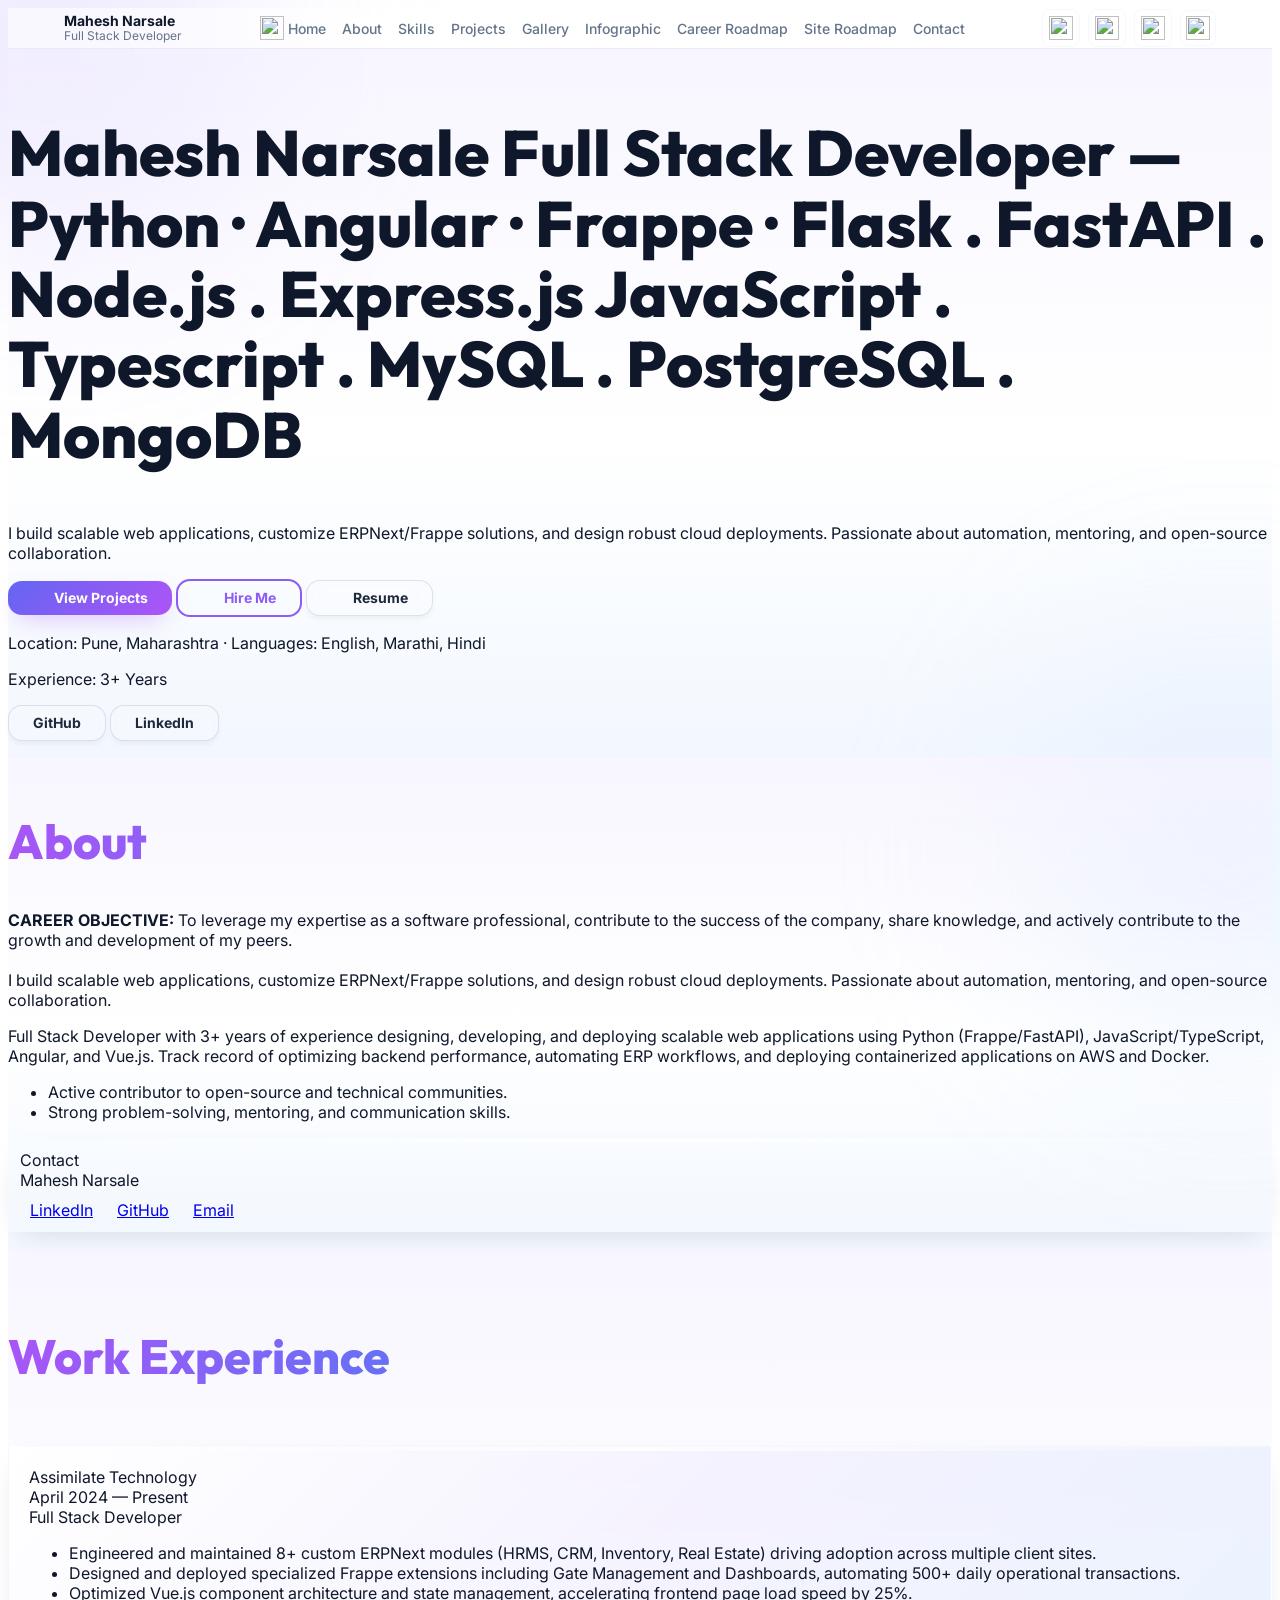
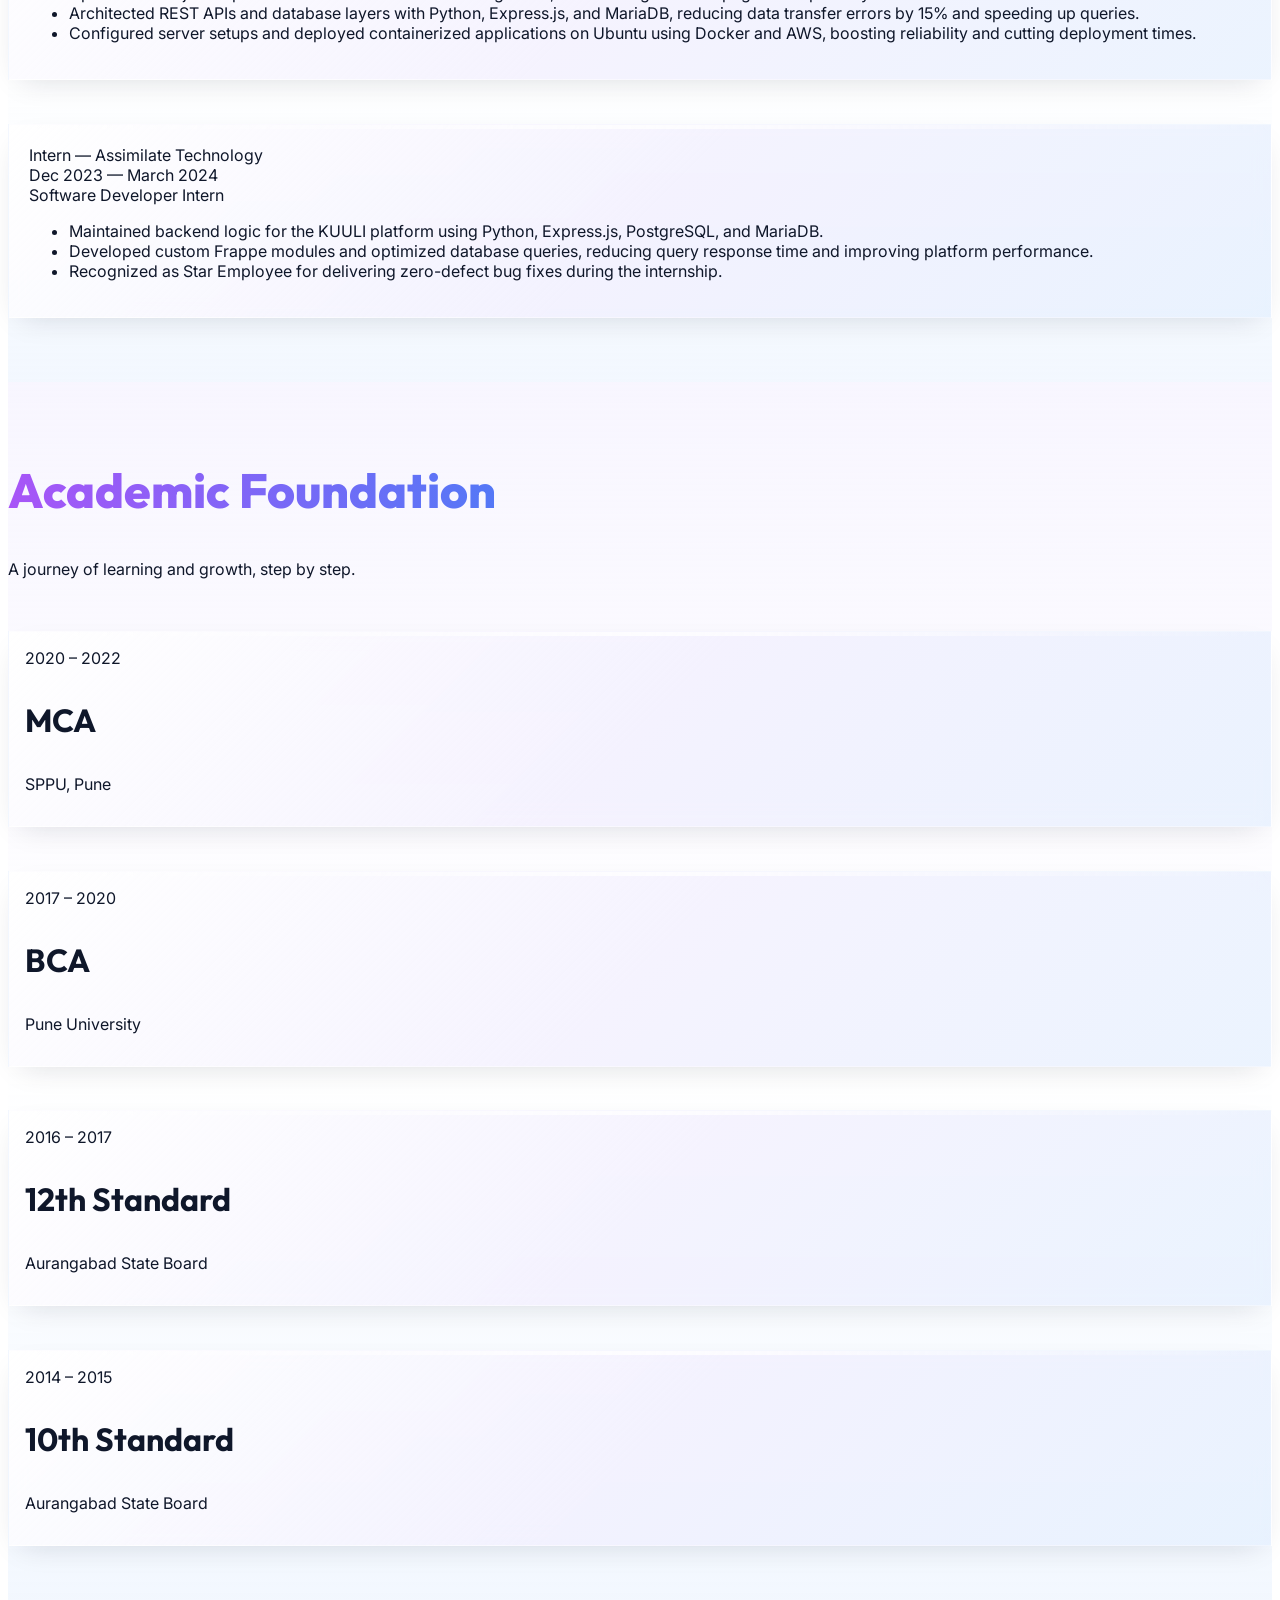
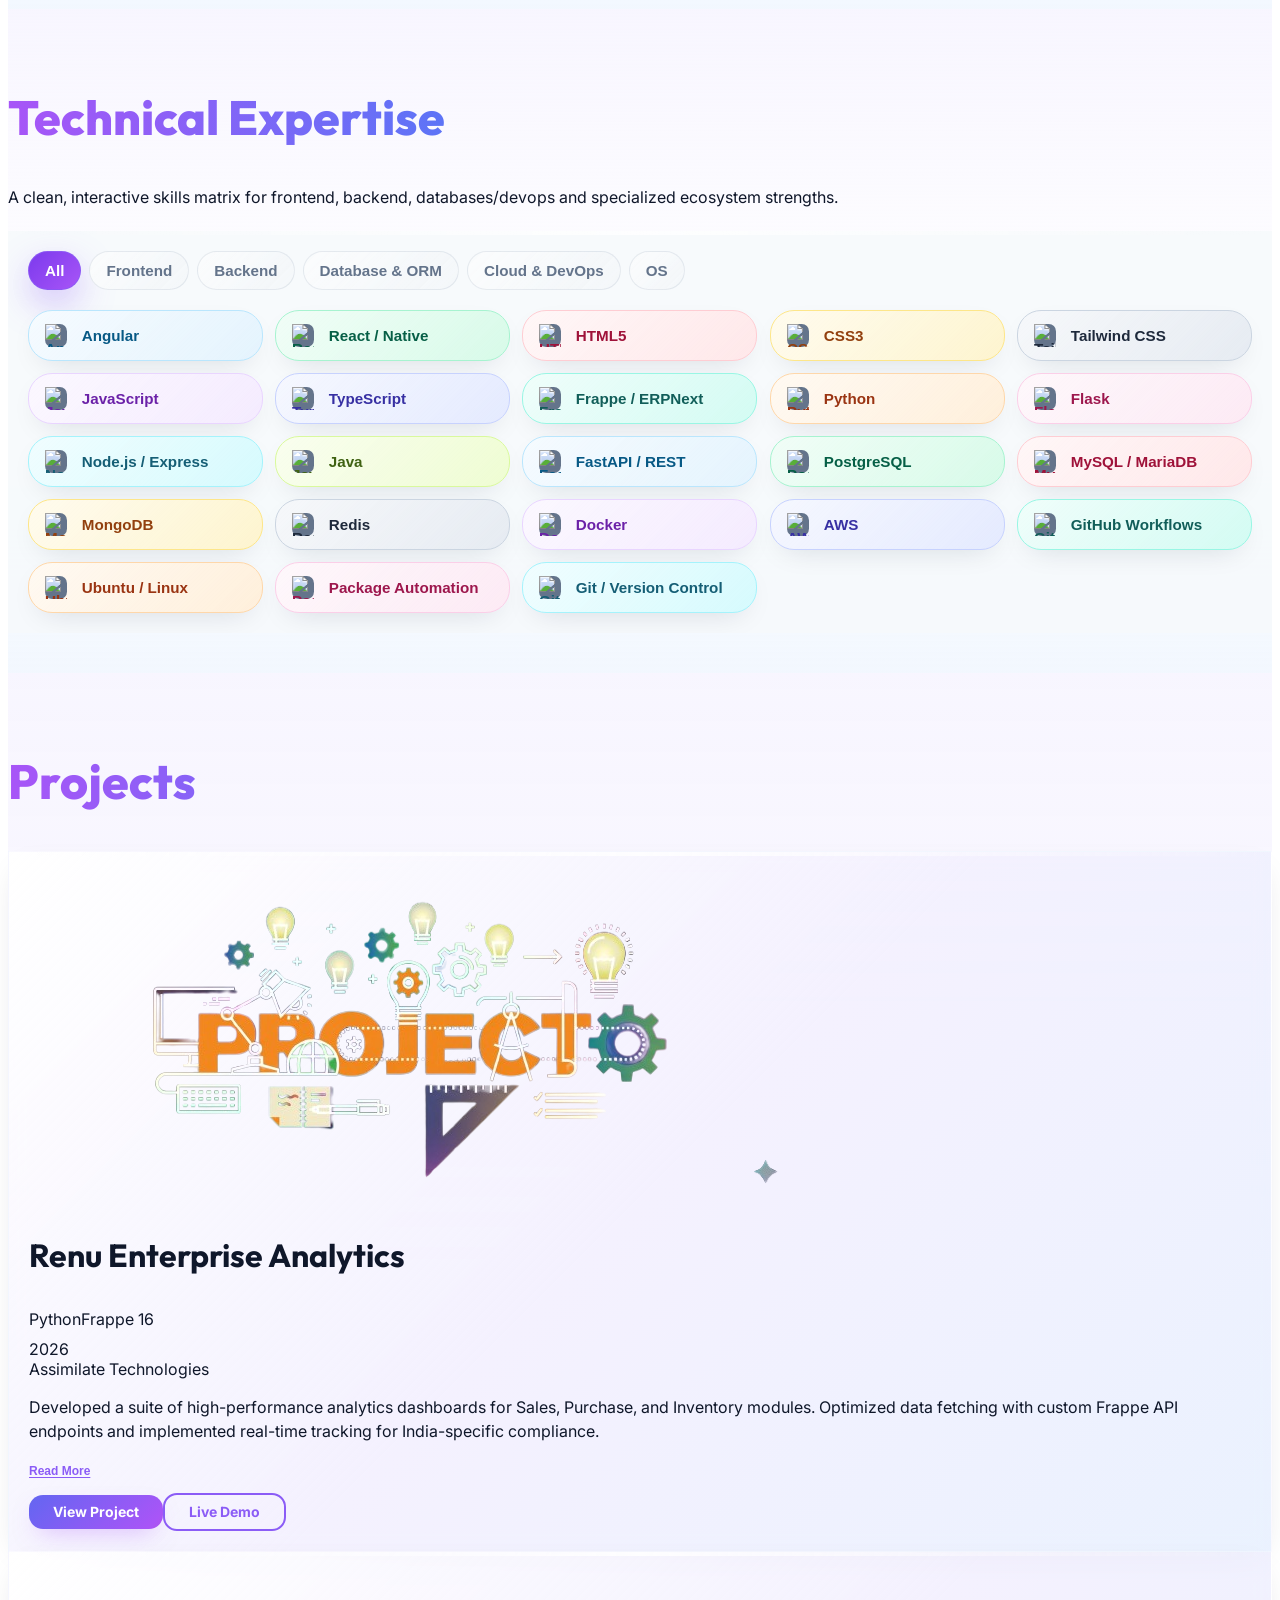
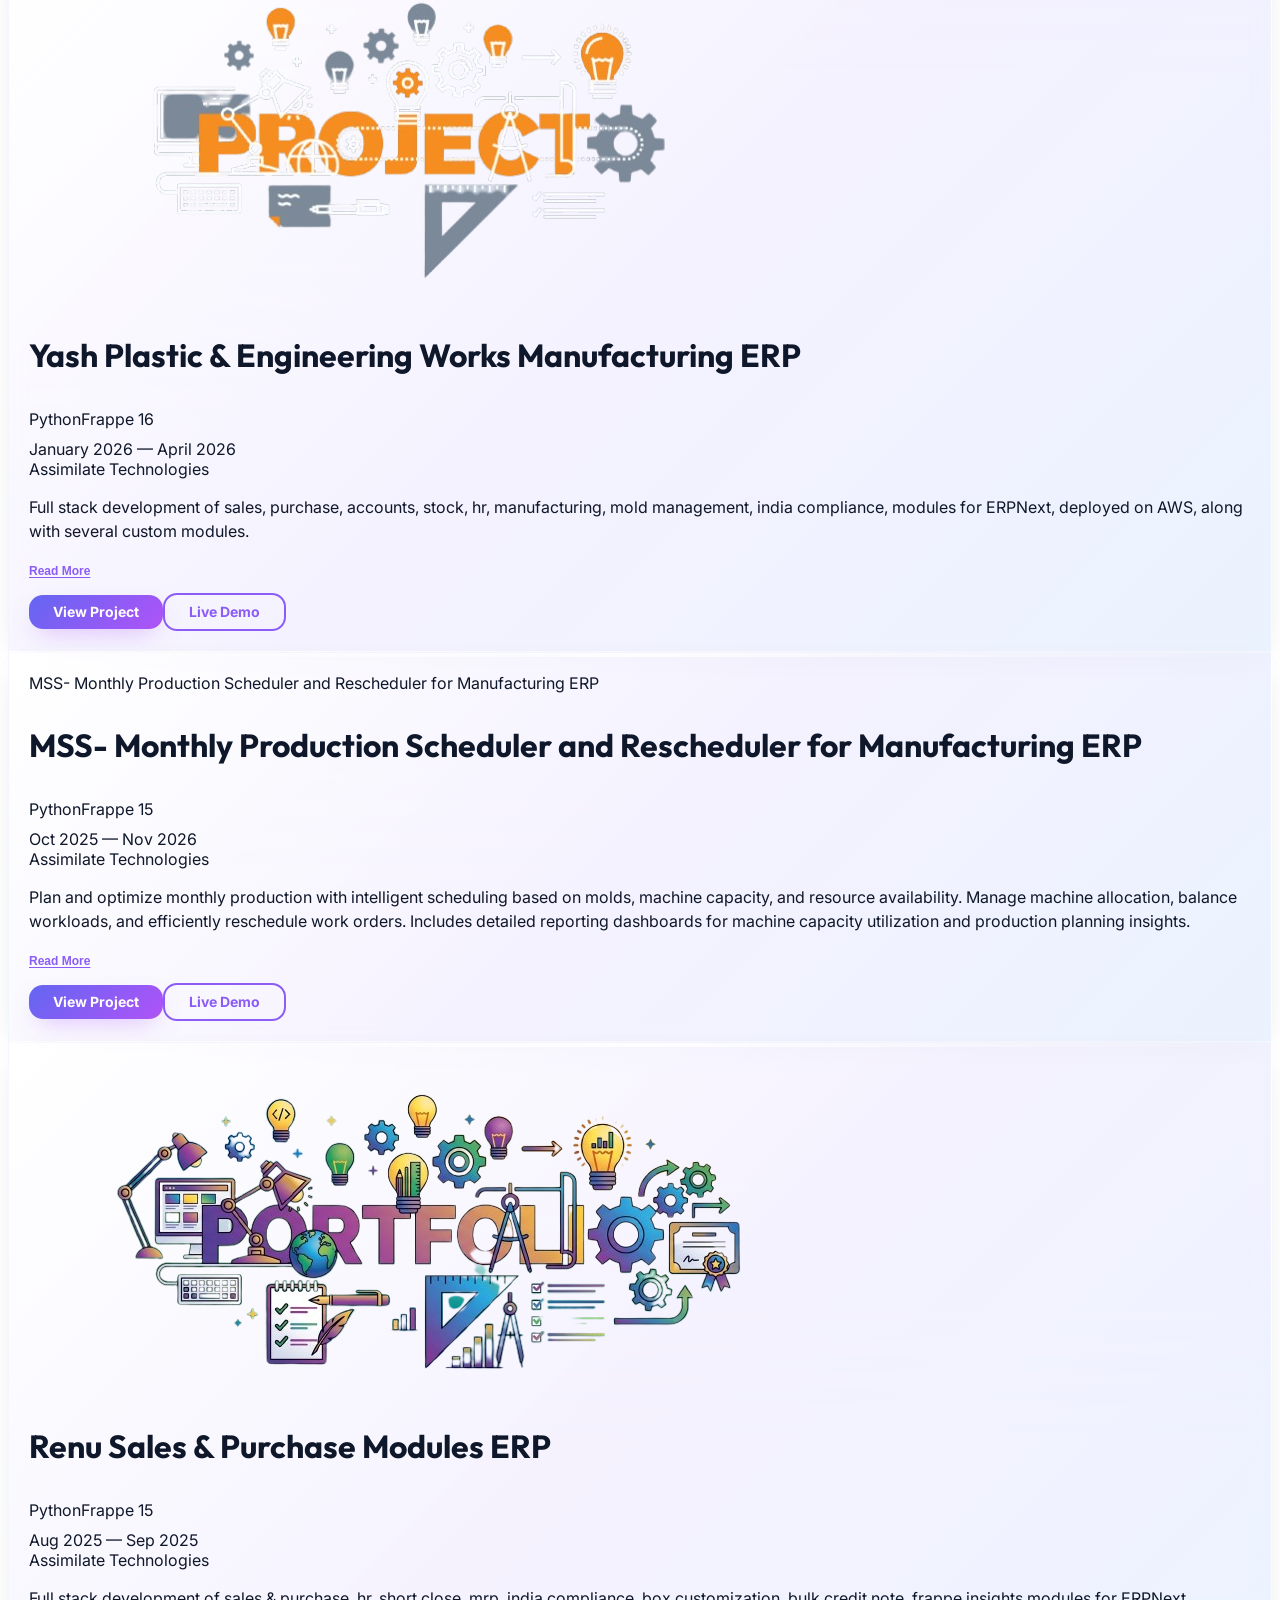
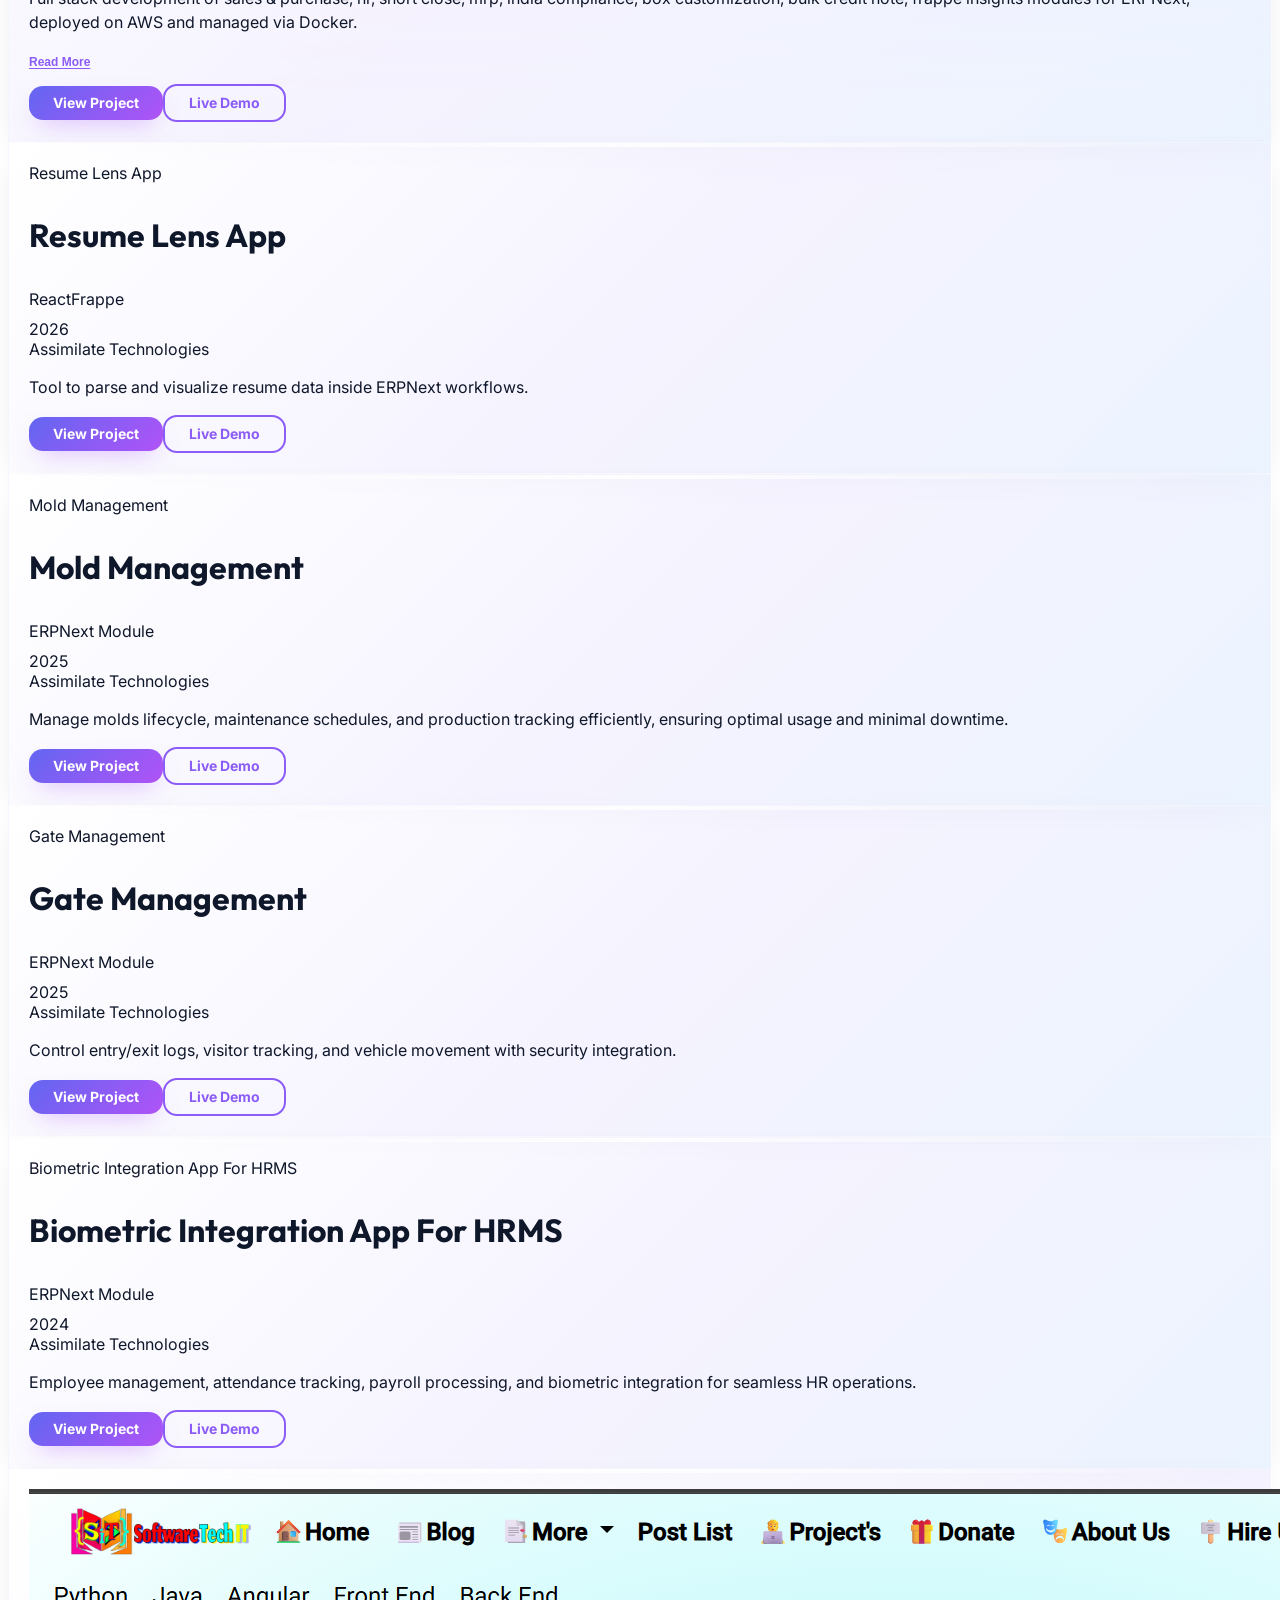
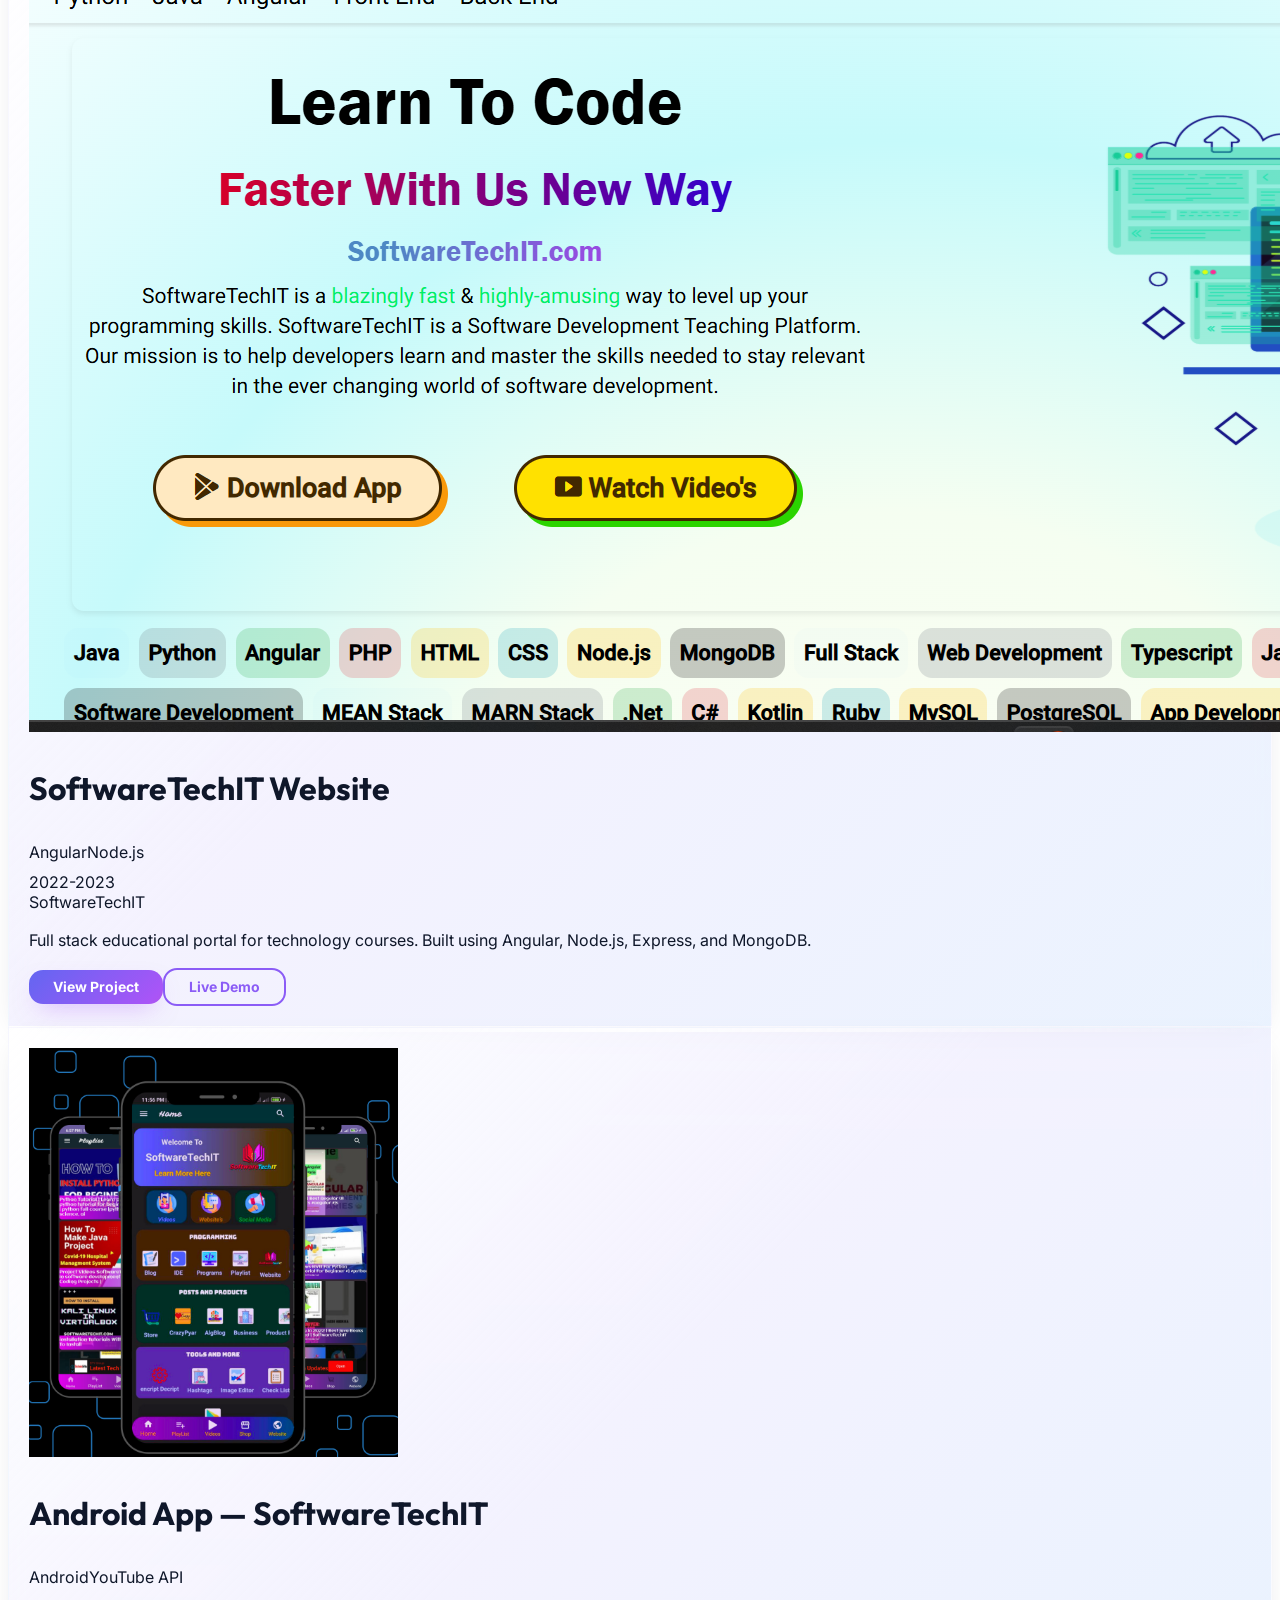
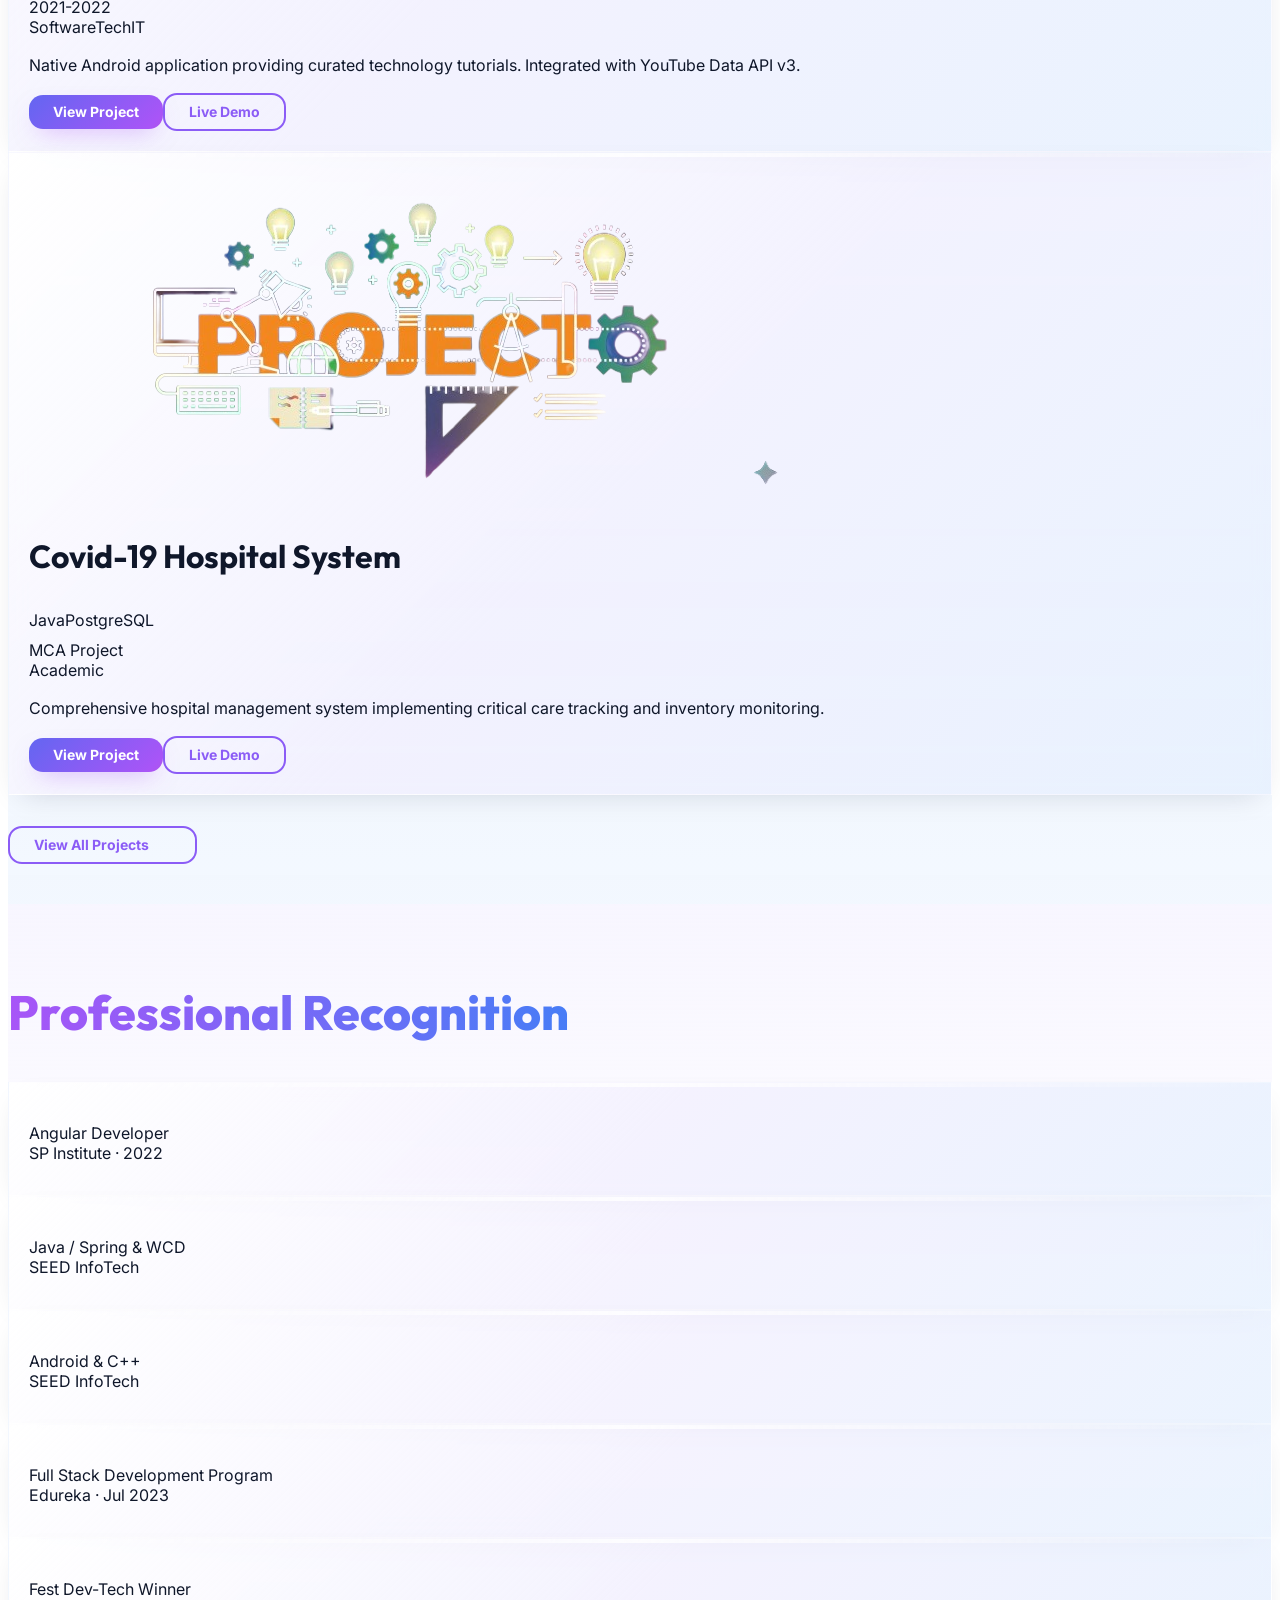
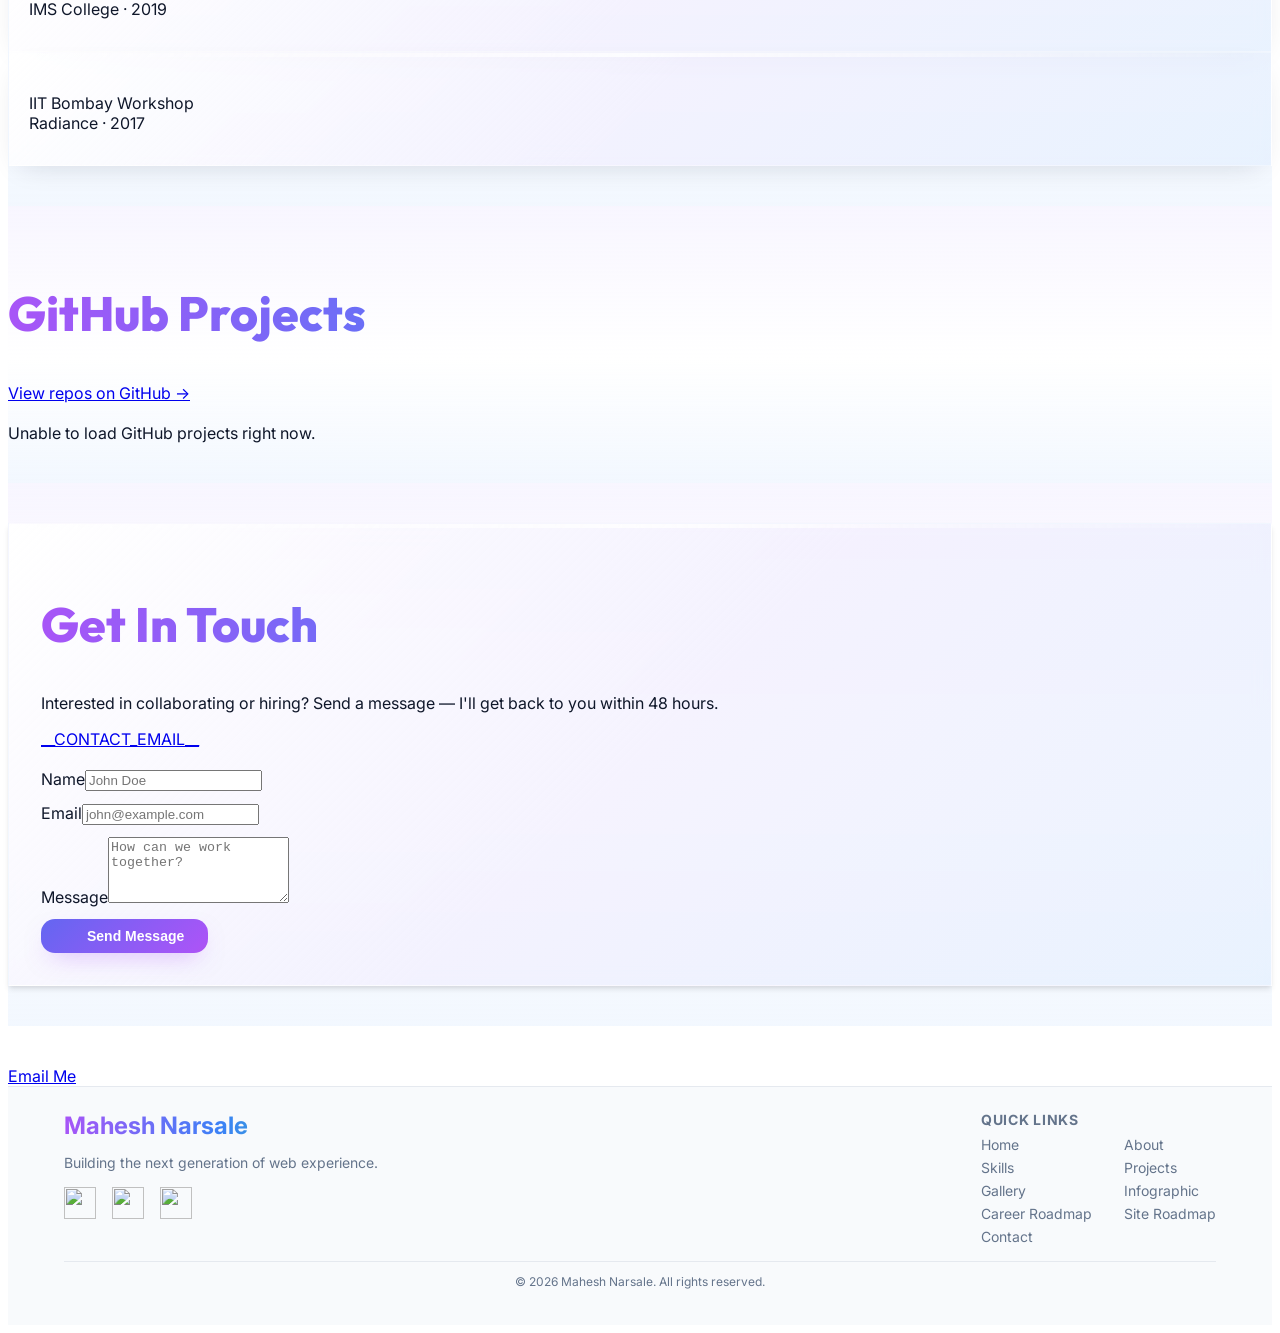
==== commit 491fa0af: "fixed issues and removed unused code and other" ====
--- a/index.html
+++ b/index.html
@@ -22,8 +22,6 @@
   <script src="https://cdn.tailwindcss.com"></script>
   <script src="js/tailwind-config.js"></script>
 
-  <!-- Flowbite -->
-  <link href="https://unpkg.com/flowbite@1.6.5/dist/flowbite.min.css" rel="stylesheet" />
   <!-- Custom Styles -->
   <link rel="stylesheet" href="css/style.css">
   <link rel="stylesheet" href="css/components.css">
@@ -353,9 +351,6 @@
 
    <!-- 3D interactions (mouse-follow tilt) -->
    <script src="js/3d.js" defer></script>
-
-  <!-- Flowbite script (optional) -->
-  <script src="https://unpkg.com/flowbite@1.6.5/dist/flowbite.min.js"></script>
 </body>
 
 </html>
--- a/css/components.css
+++ b/css/components.css
@@ -264,16 +264,13 @@
   font-size: 1.5rem;
   margin-bottom: 0.5rem;
   color: var(--accent);
-  background: linear-gradient(to right, var(--accent), var(--brandblue));
+  background: linear-gradient(to right, #a855f7, #3b82f6, #34d399);
   -webkit-background-clip: text;
   background-clip: text;
   -webkit-text-fill-color: transparent;
-  text-shadow: 0 1px 0 rgba(255, 255, 255, 0.4), 0 2px 0 rgba(0, 0, 0, 0.05),
-    0 6px 16px rgba(139, 92, 246, 0.25);
 }
 .dark .site-footer-brand {
-  text-shadow: 0 1px 0 rgba(255, 255, 255, 0.05), 0 2px 0 rgba(0, 0, 0, 0.5),
-    0 6px 18px rgba(167, 139, 250, 0.4);
+  -webkit-text-fill-color: transparent;
 }
 .site-footer-tagline {
   color: var(--muted);
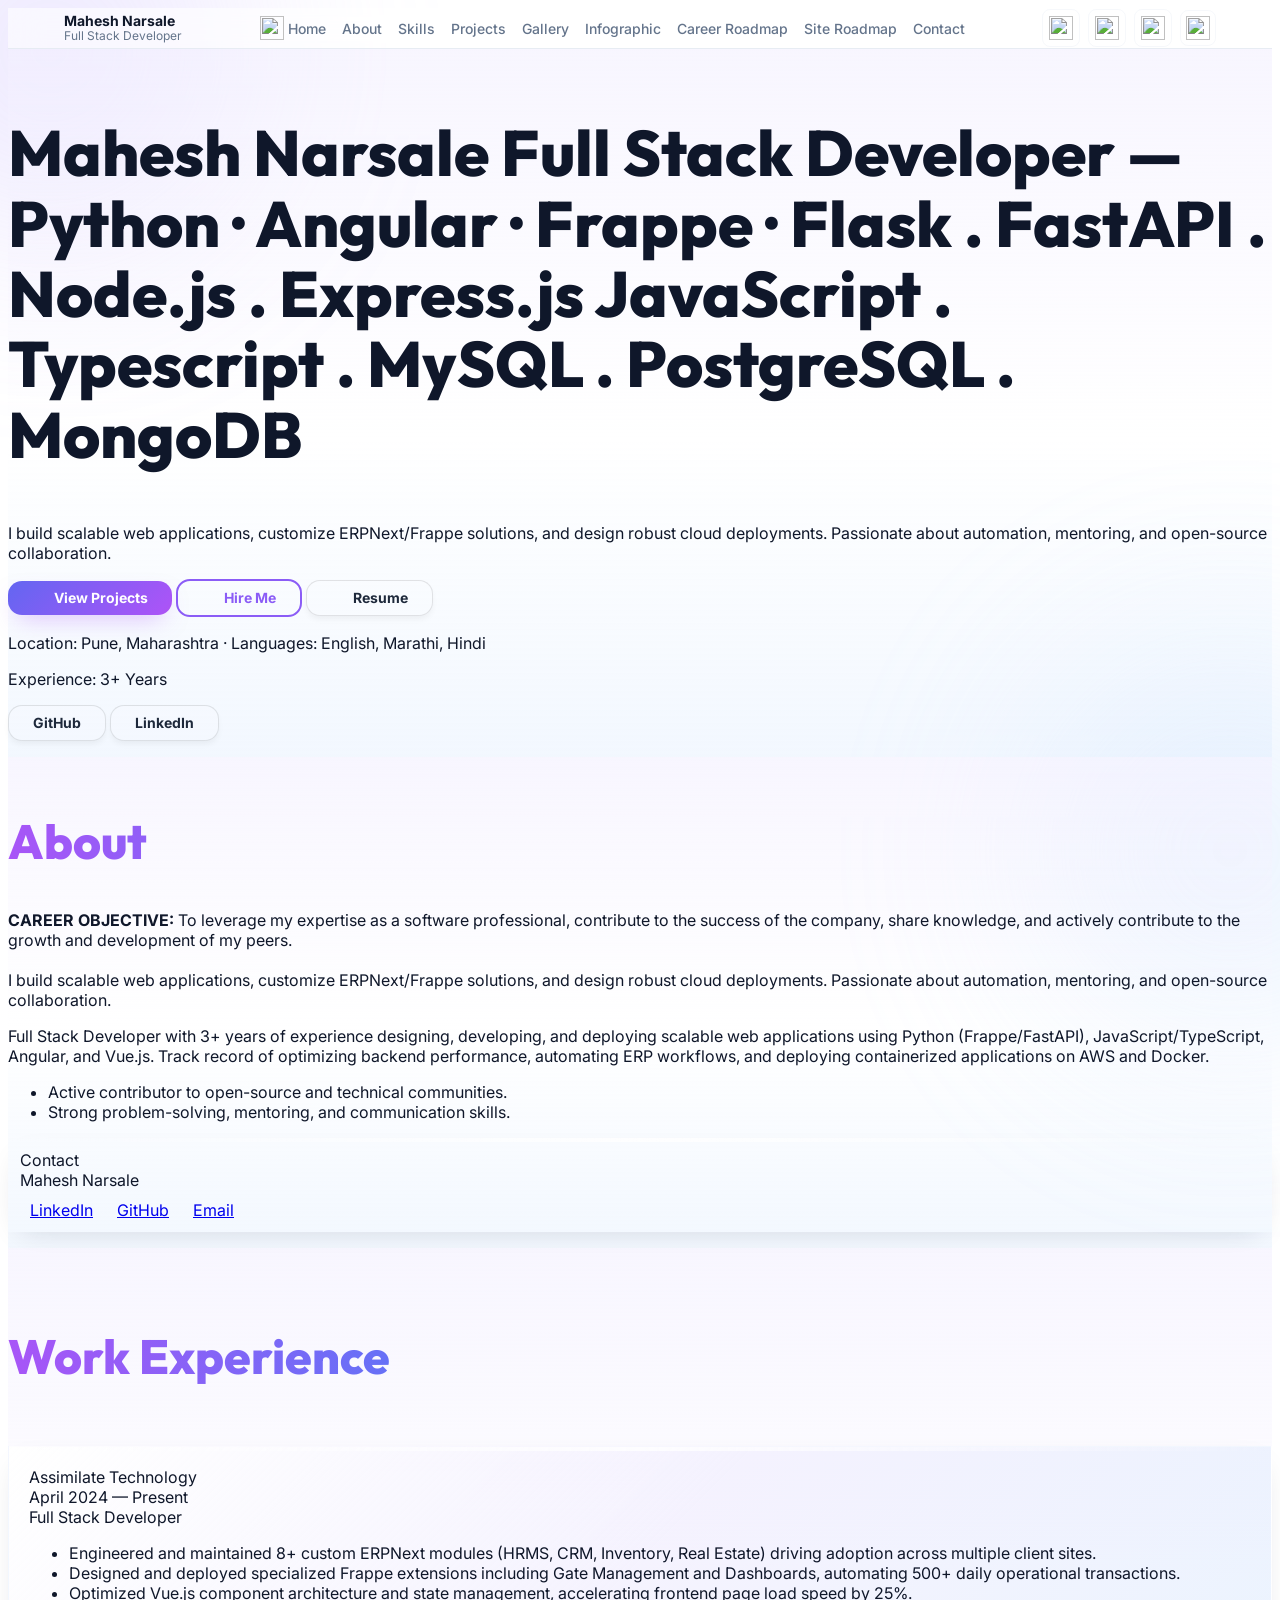
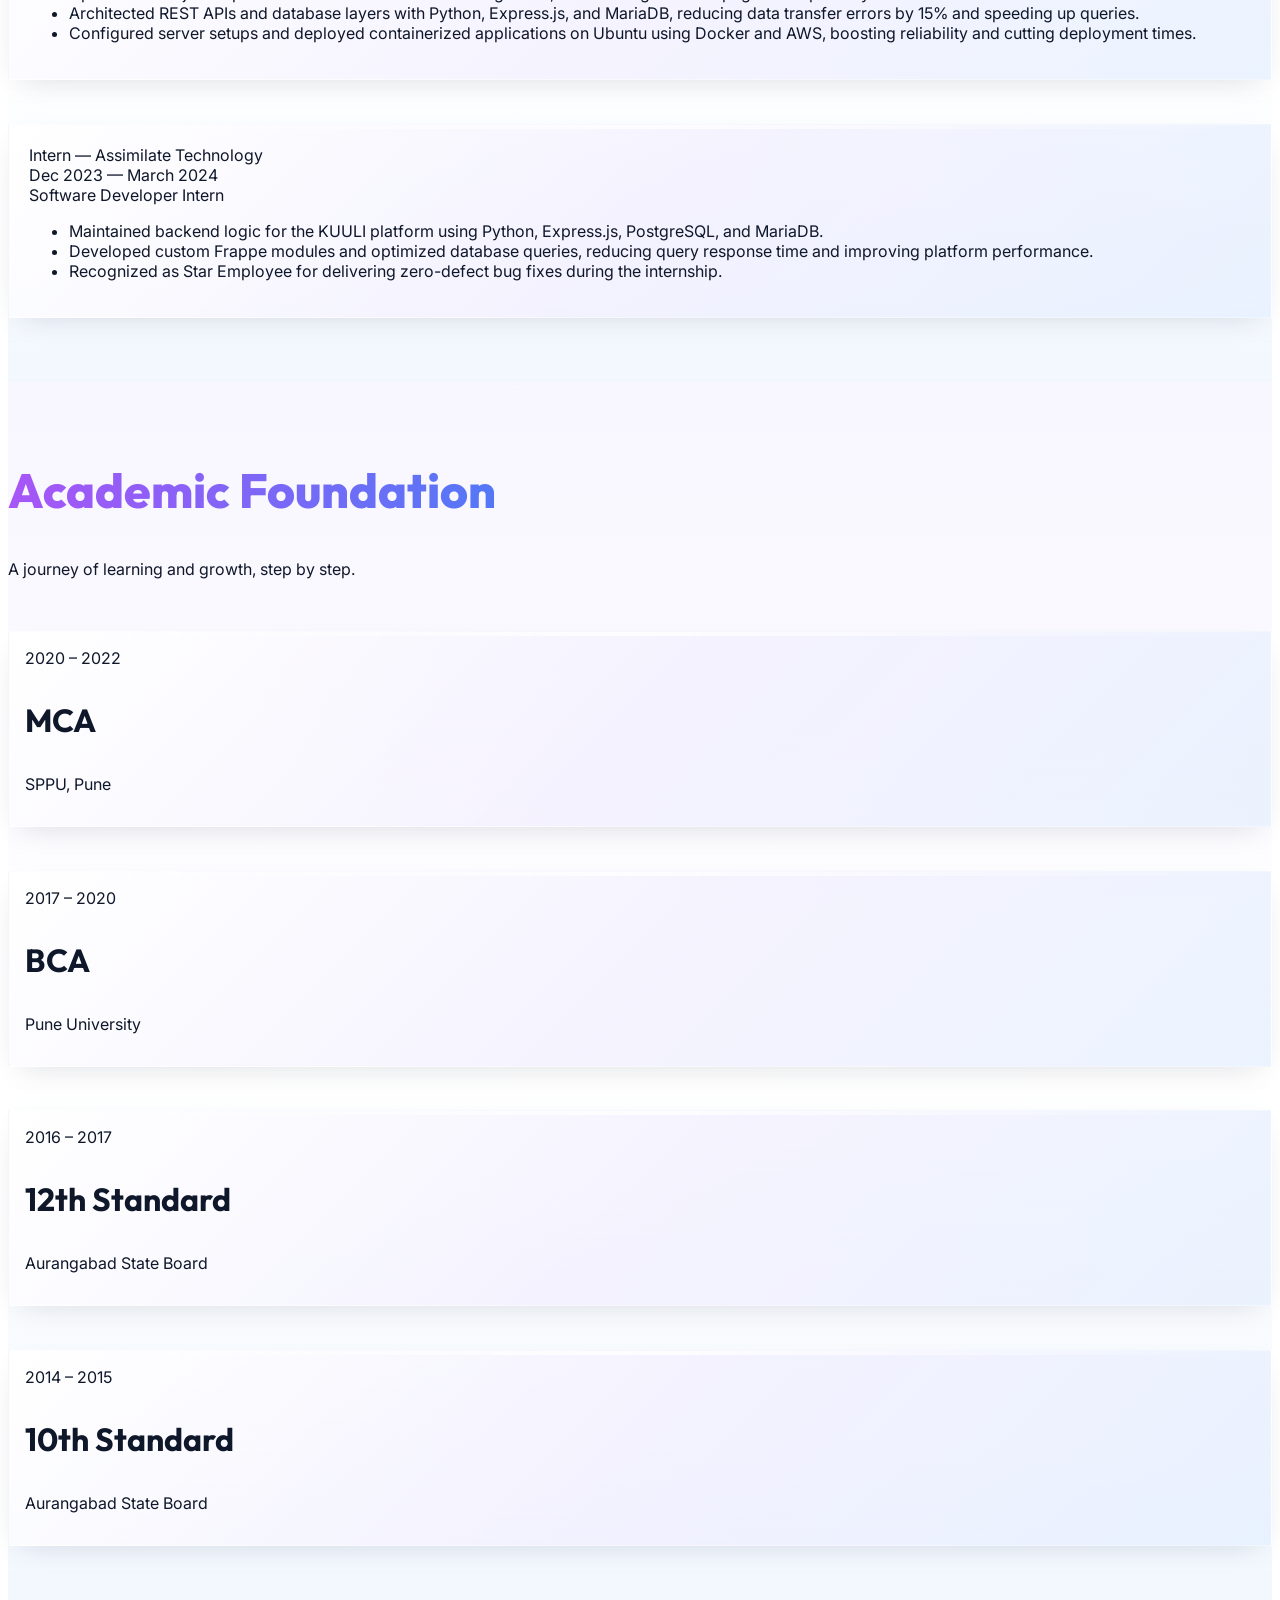
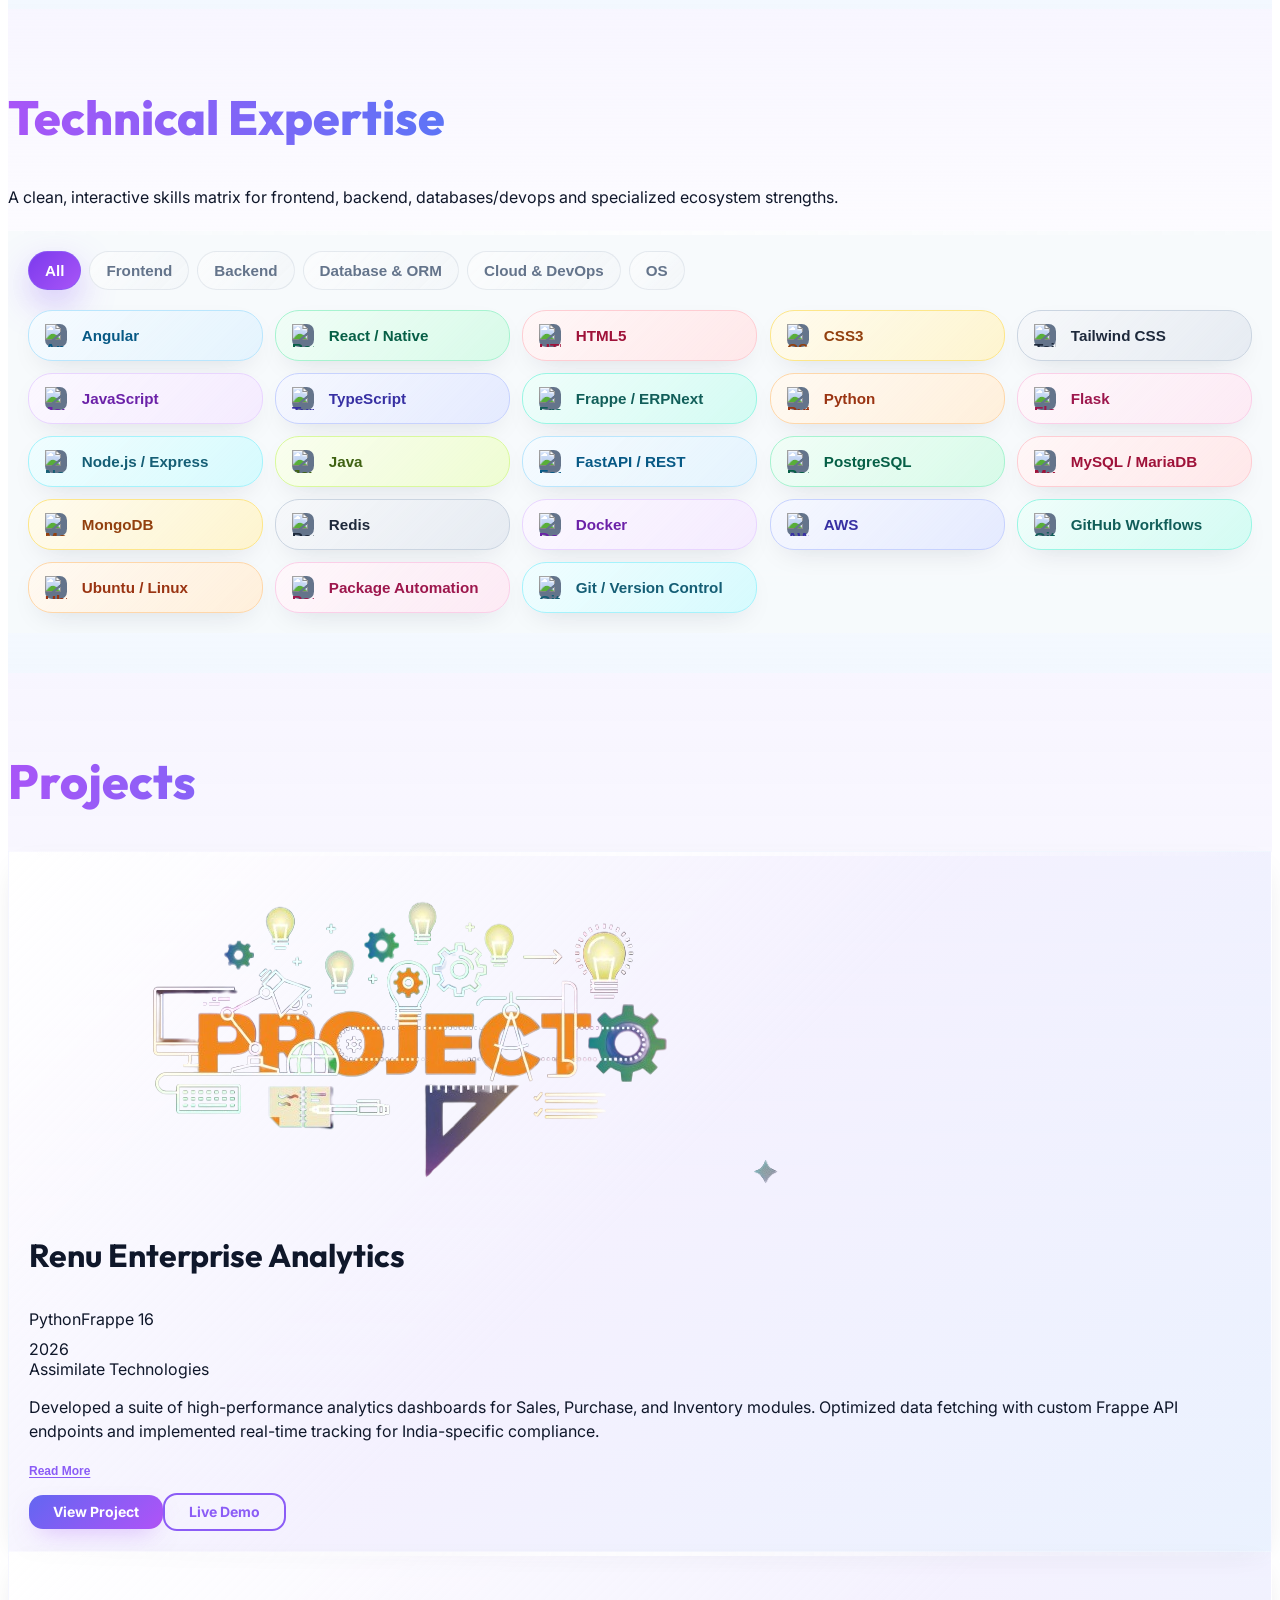
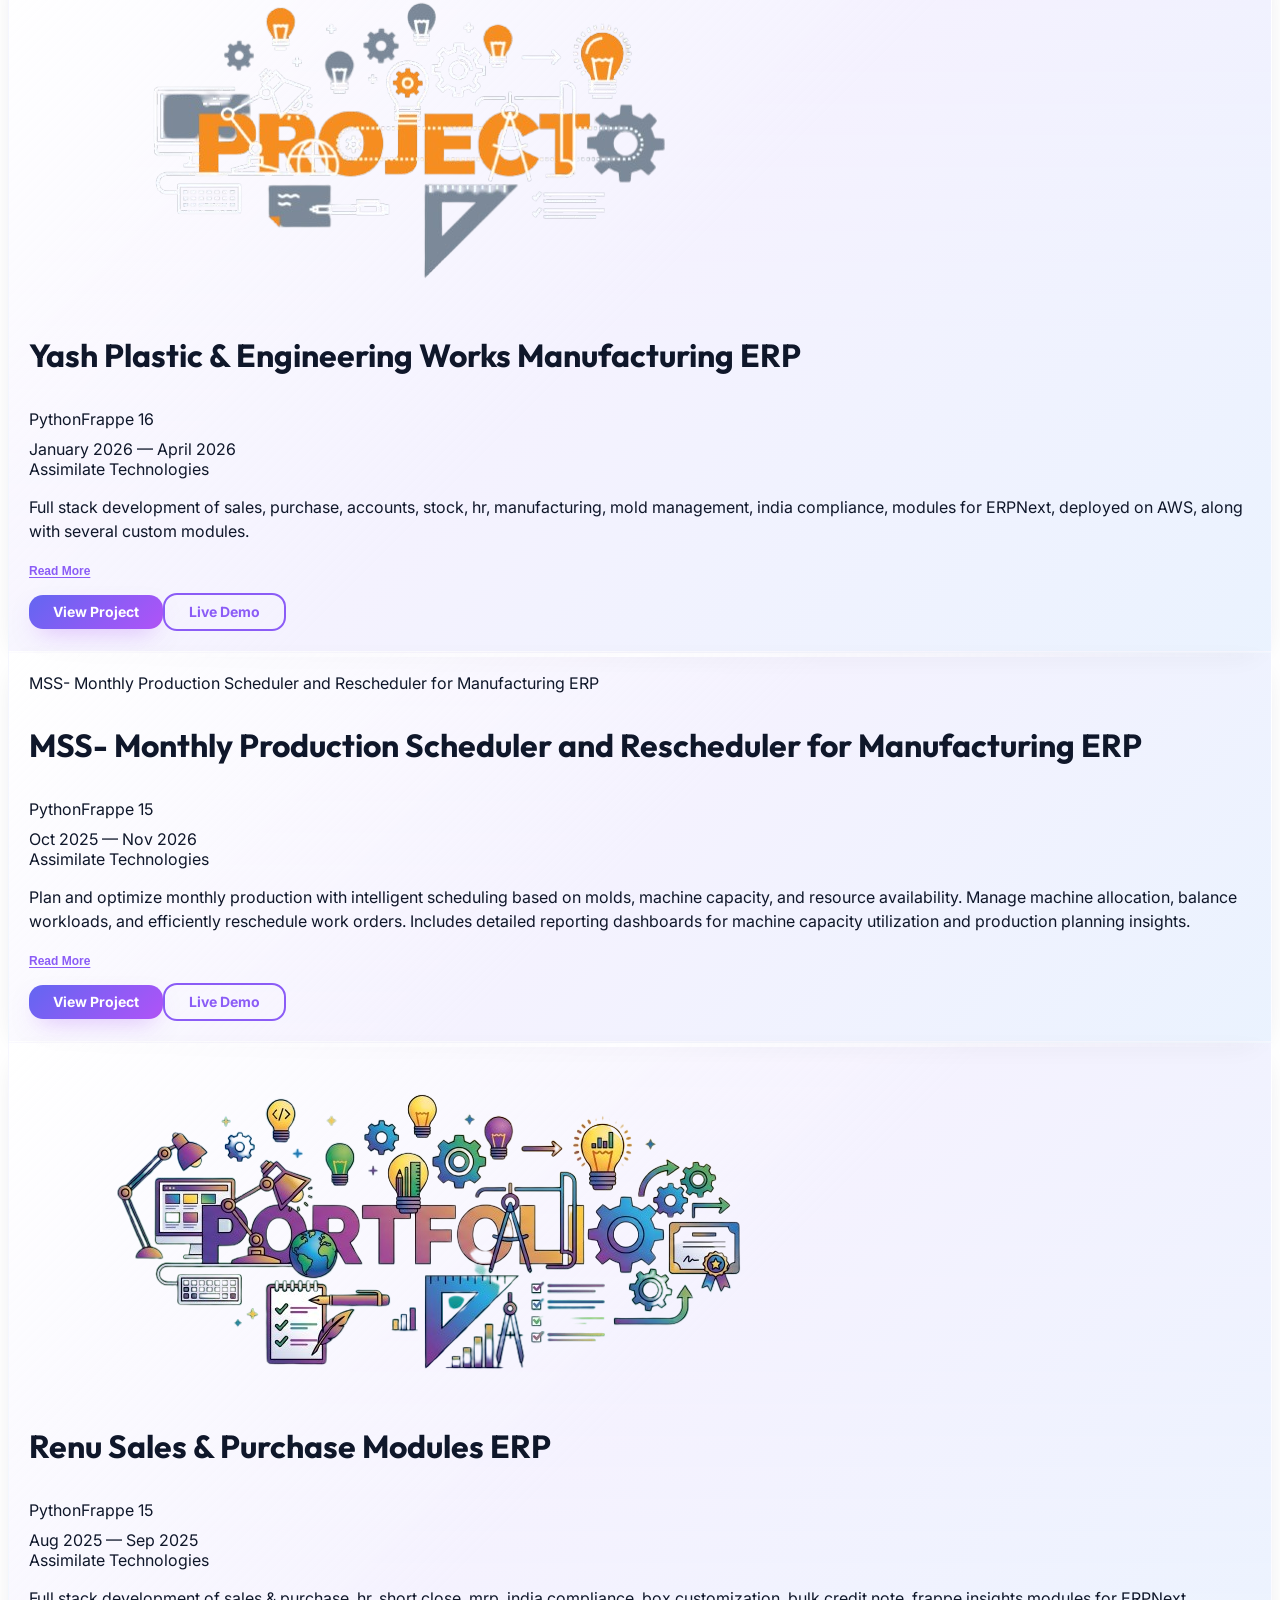
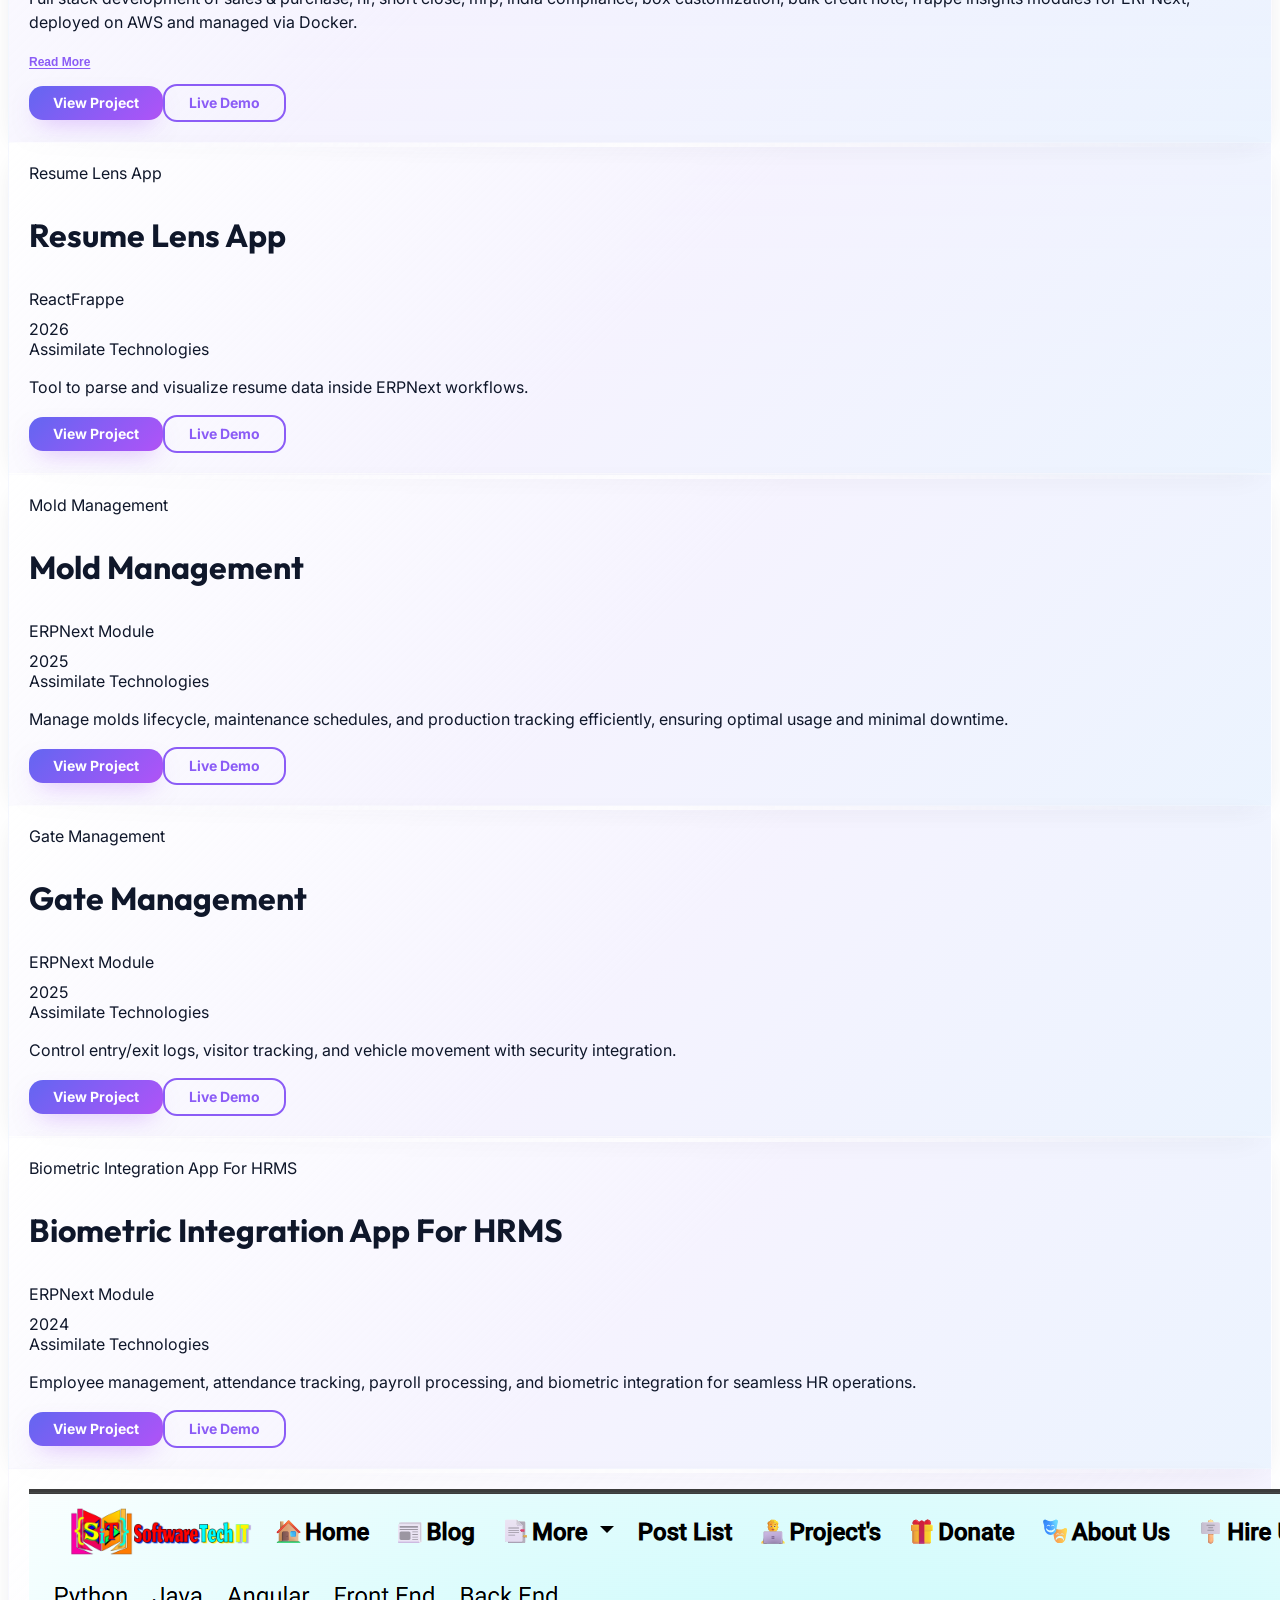
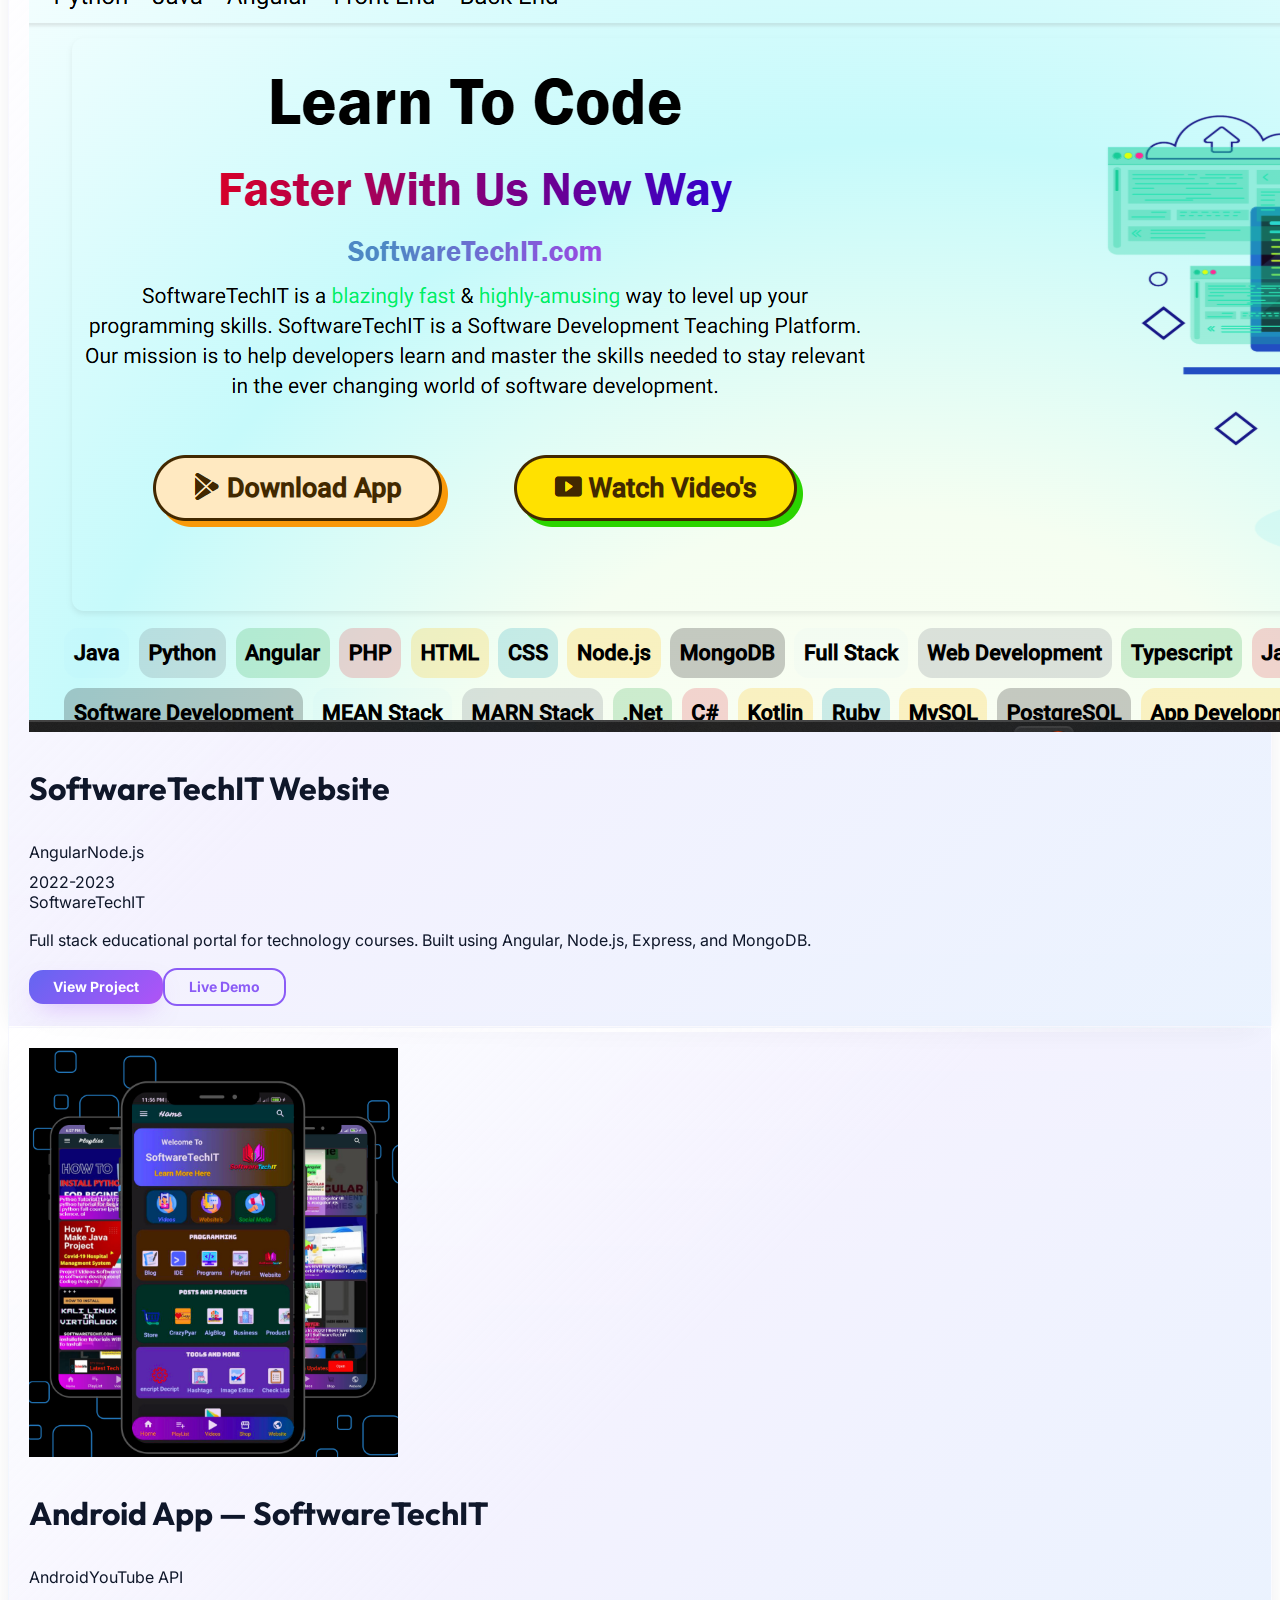
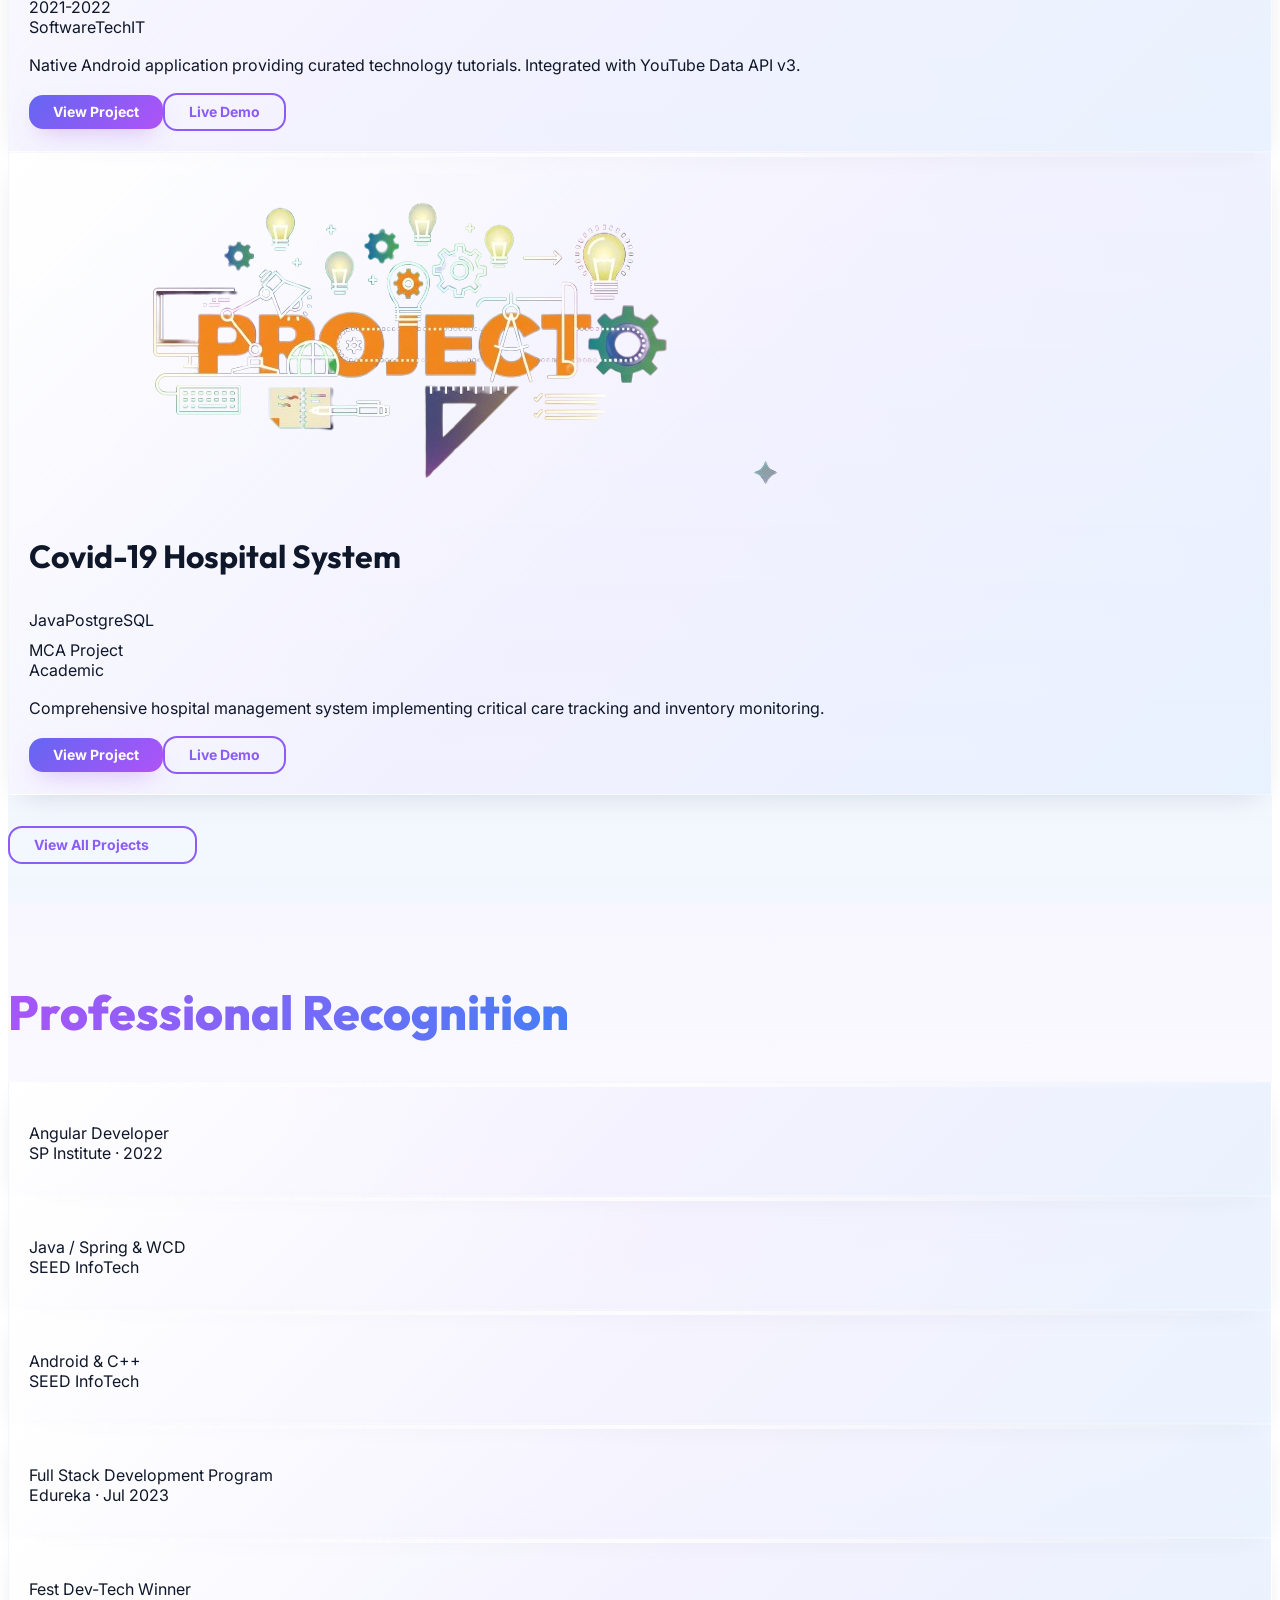
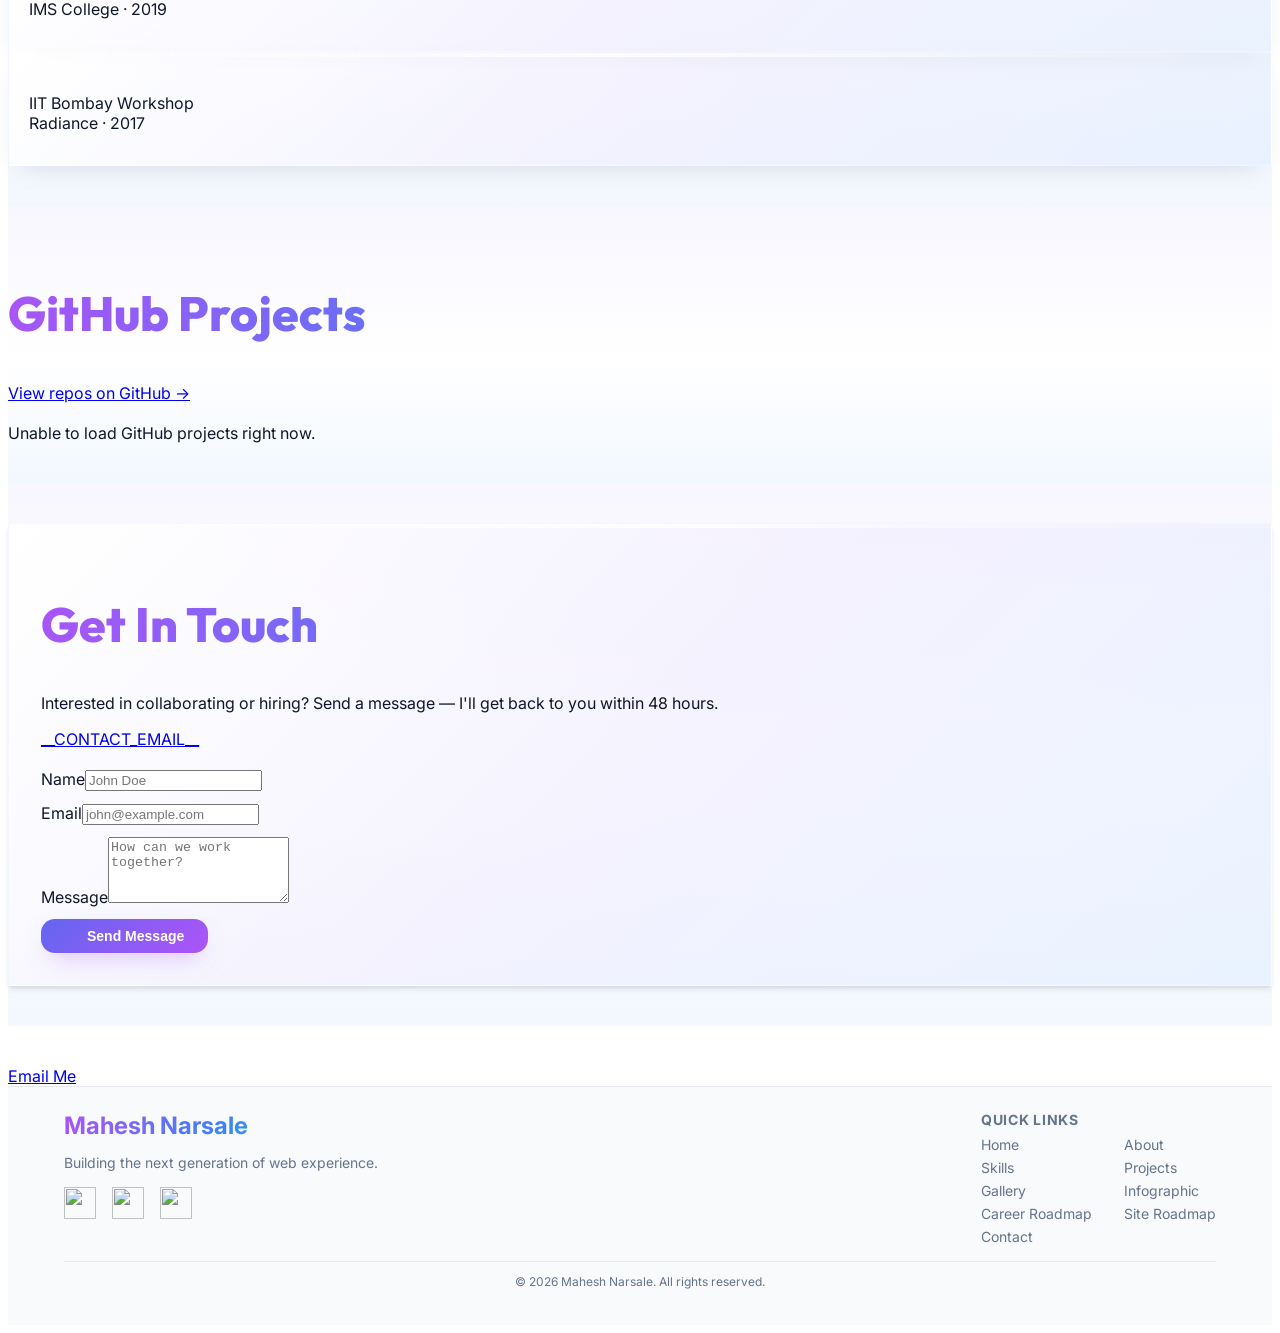
==== commit 249de6b5: "fixed animation and new animation added" ====
--- a/index.html
+++ b/index.html
@@ -24,6 +24,7 @@
 
   <!-- Custom Styles -->
   <link rel="stylesheet" href="css/style.css">
+  <link rel="stylesheet" href="css/animations.css">
   <link rel="stylesheet" href="css/components.css">
   <link rel="stylesheet" href="css/index.css">
   <link rel="stylesheet" href="css/3d.css">
@@ -42,52 +43,52 @@
       <section id="hero" class="relative py-5 md:py-5">
         <div class="max-w-6xl mx-auto px-4 sm:px-4 lg:px-6 grid grid-cols-1 md:grid-cols-2 gap-8 items-center [perspective:1200px]">
           <div class="space-y-5 [transform-style:preserve-3d] [transform:translateZ(24px)]">
-            <h1 class="text-4xl sm:text-5xl font-extrabold tracking-tight">
+            <h1 class="text-4xl sm:text-5xl font-extrabold tracking-tight animate-fade-up">
               <span
-                class="block text-transparent bg-clip-text bg-gradient-to-r from-purple-500 via-blue-500 to-green-400 [filter:drop-shadow(0_6px_18px_rgba(139,92,246,0.35))]">Mahesh
+                class="block text-transparent bg-clip-text bg-gradient-to-r from-purple-500 via-blue-500 to-green-400 bg-[length:200%_auto] animate-gradient-x [filter:drop-shadow(0_6px_18px_rgba(139,92,246,0.35))]">Mahesh
                 Narsale</span>
-              <span class="block text-lg font-medium text-slate-600 dark:text-slate-300 mt-1">Full Stack Developer —
+              <span class="block text-lg font-medium text-slate-600 dark:text-slate-300 mt-1 animate-fade-up" style="animation-delay: 100ms">Full Stack Developer —
                 Python · Angular · Frappe · Flask . FastAPI . Node.js . Express.js </span>
-              <span class="block text-lg font-medium text-slate-600 dark:text-slate-300 mt-1">JavaScript . Typescript .
+              <span class="block text-lg font-medium text-slate-600 dark:text-slate-300 mt-1 animate-fade-up" style="animation-delay: 160ms">JavaScript . Typescript .
                 MySQL . PostgreSQL . MongoDB </span>
             </h1>
 
-            <p class="text-base text-slate-700 dark:text-slate-300 max-w-2xl fade-in" style="animation-delay: 0.2s">
+            <p class="text-base text-slate-700 dark:text-slate-300 max-w-2xl animate-fade-up" style="animation-delay: 220ms">
               I build scalable web applications, customize ERPNext/Frappe solutions, and design robust cloud
               deployments. Passionate about automation, mentoring, and open-source collaboration.
             </p>
 
-            <div class="flex flex-wrap gap-4 mt-6">
-              <a href="projects.html" class="btn-premium group">
+            <div class="flex flex-wrap gap-4 mt-6 animate-fade-up" style="animation-delay: 280ms">
+              <a href="projects.html" class="btn-premium group hover:scale-[1.03] active:scale-[0.98] transition-transform">
                 <img class="i8 w-5 h-5 transition-transform group-hover:rotate-12" src="https://img.icons8.com/3d-fluency/96/briefcase.png" alt="" loading="lazy">
                 View Projects
               </a>
-              <a href="#contact" class="btn-outline-premium group">
+              <a href="#contact" class="btn-outline-premium group hover:scale-[1.03] active:scale-[0.98] transition-transform">
                 <img class="i8 w-5 h-5 transition-transform group-hover:scale-110" src="https://img.icons8.com/3d-fluency/96/email.png" alt="" loading="lazy">
                 Hire Me
               </a>
-              <a href="assets/resume/Mahesh-Narsale-Resume.pdf" download class="btn-secondary-premium group">
+              <a href="assets/resume/Mahesh-Narsale-Resume.pdf" download class="btn-secondary-premium group hover:scale-[1.03] active:scale-[0.98] transition-transform">
                 <img class="i8 w-5 h-5 transition-transform group-hover:-translate-y-1" src="https://img.icons8.com/3d-fluency/96/download.png" alt="" loading="lazy">
                 Resume
               </a>
             </div>
 
-            <div class="mt-4 text-sm text-slate-600 dark:text-slate-400">
+            <div class="mt-4 text-sm text-slate-600 dark:text-slate-400 animate-fade-up" style="animation-delay: 340ms">
               Location: Pune, Maharashtra · Languages: English, Marathi, Hindi
             </div>
 
-            <div class="mt-4 text-sm text-slate-700 dark:text-slate-300">Experience: <span id="experience-years"
+            <div class="mt-4 text-sm text-slate-700 dark:text-slate-300 animate-fade-up" style="animation-delay: 400ms">Experience: <span id="experience-years"
                 class="font-semibold">—</span></div>
 
-            <div class="flex gap-3 mt-6">
+            <div class="flex gap-3 mt-6 animate-fade-up" style="animation-delay: 460ms">
               <a href="https://github.com/maheshndev" target="_blank"
-                class="btn-secondary-premium !px-4 !py-2">GitHub</a>
+                class="btn-secondary-premium !px-4 !py-2 hover:-translate-y-0.5 transition-transform">GitHub</a>
               <a href="https://www.linkedin.com/in/mahesh-narsale" target="_blank"
-                class="btn-secondary-premium !px-4 !py-2">LinkedIn</a>
-            </div>
-          </div>
-
-          <div class="flex justify-center md:justify-end relative [transform-style:preserve-3d]">
+                class="btn-secondary-premium !px-4 !py-2 hover:-translate-y-0.5 transition-transform">LinkedIn</a>
+            </div>
+          </div>
+
+          <div class="flex justify-center md:justify-end relative [transform-style:preserve-3d] animate-fade-up" style="animation-delay: 200ms">
             <div class="absolute -top-12 -right-12 w-64 h-64 bg-purple-500/10 rounded-full blur-3xl animate-pulse animate-float-3d-blob">
             </div>
             <div class="absolute -bottom-12 -left-12 w-64 h-64 bg-blue-500/10 rounded-full blur-3xl animate-pulse animate-float-3d-blob"
@@ -104,7 +105,7 @@
 
       <!-- ABOUT -->
       <section id="about" class="py-5 bg-white dark:bg-slate-900">
-        <div class="max-w-6xl mx-auto px-4 sm:px-6 lg:px-8">
+        <div class="max-w-6xl mx-auto px-4 sm:px-6 lg:px-8" data-reveal="fade-up">
           <div class="grid md:grid-cols-3 gap-8 items-start">
             <div class="md:col-span-2">
               <h2 class="text-3xl font-extrabold text-gradient inline-block">About</h2>
@@ -137,11 +138,11 @@
               <div class="mt-2 font-semibold">Mahesh Narsale</div>
               <div class="mt-3 flex flex-col gap-2">
                 <a href="https://www.linkedin.com/in/mahesh-narsale" target="_blank"
-                  class="text-sm px-3 py-2 rounded-md border text-center transition-colors hover:bg-[#0077b5] hover:text-white flex items-center justify-center gap-2"><img class="i8 w-5 h-5" src="https://img.icons8.com/3d-fluency/96/linkedin.png" alt="" loading="lazy">LinkedIn</a>
+                  class="text-sm px-3 py-2 rounded-md border text-center transition-all duration-300 hover:-translate-y-0.5 hover:bg-[#0077b5] hover:text-white hover:shadow-glow-purple flex items-center justify-center gap-2"><img class="i8 w-5 h-5" src="https://img.icons8.com/3d-fluency/96/linkedin.png" alt="" loading="lazy">LinkedIn</a>
                 <a href="https://github.com/maheshndev" target="_blank"
-                  class="text-sm px-3 py-2 rounded-md border text-center transition-colors hover:bg-[#333] hover:text-white flex items-center justify-center gap-2"><img class="i8 w-5 h-5" src="https://img.icons8.com/3d-fluency/96/github.png" alt="" loading="lazy">GitHub</a>
+                  class="text-sm px-3 py-2 rounded-md border text-center transition-all duration-300 hover:-translate-y-0.5 hover:bg-[#333] hover:text-white hover:shadow-glow-purple flex items-center justify-center gap-2"><img class="i8 w-5 h-5" src="https://img.icons8.com/3d-fluency/96/github.png" alt="" loading="lazy">GitHub</a>
                 <a href="mailto:__CONTACT_EMAIL__"
-                  class="text-sm px-3 py-2 rounded-md border text-center transition-colors hover:bg-accent-600 hover:text-white flex items-center justify-center gap-2"><img class="i8 w-5 h-5" src="https://img.icons8.com/3d-fluency/96/email.png" alt="" loading="lazy">Email</a>
+                  class="text-sm px-3 py-2 rounded-md border text-center transition-all duration-300 hover:-translate-y-0.5 hover:bg-accent-600 hover:text-white hover:shadow-glow-purple flex items-center justify-center gap-2"><img class="i8 w-5 h-5" src="https://img.icons8.com/3d-fluency/96/email.png" alt="" loading="lazy">Email</a>
               </div>
             </aside>
           </div>
@@ -150,7 +151,7 @@
 
       <!-- EXPERIENCE -->
       <section id="experience" class="py-16 bg-white dark:bg-slate-900">
-        <div class="max-w-6xl mx-auto px-4 sm:px-6 lg:px-8">
+        <div class="max-w-6xl mx-auto px-4 sm:px-6 lg:px-8" data-reveal="fade-up">
           <div data-experience-group
             data-src="data/experience.json"
             data-title="Work Experience"></div>
@@ -159,14 +160,14 @@
 
 <!-- EDUCATION -->
 <section id="education" class="py-16 bg-gray-50 dark:bg-slate-900/50">
-  <div class="max-w-6xl mx-auto px-4 sm:px-6 lg:px-8">
+  <div class="max-w-6xl mx-auto px-4 sm:px-6 lg:px-8" data-reveal="fade-up">
     <div data-education-group data-src="data/education.json"></div>
   </div>
 </section>
 
       <!-- SKILLS -->
       <section id="skills" class="py-16 bg-white dark:bg-slate-900 text-slate-900 dark:text-slate-100">
-        <div class="max-w-6xl mx-auto px-4 sm:px-6 lg:px-8">
+        <div class="max-w-6xl mx-auto px-4 sm:px-6 lg:px-8" data-reveal="fade-up">
           <div class="mb-12 text-left">
             <h2 class="text-3xl font-extrabold text-gradient inline-block">Technical Expertise</h2>
             <p class="mt-4 text-slate-600 dark:text-slate-400 max-w-2xl">
@@ -183,7 +184,7 @@
 
       <!-- PROJECTS (featured) -->
       <section id="projects" class="py-16 bg-white dark:bg-slate-900">
-        <div class="max-w-6xl mx-auto px-4 sm:px-6 lg:px-8">
+        <div class="max-w-6xl mx-auto px-4 sm:px-6 lg:px-8" data-reveal="fade-up">
           <div data-projects-group
             data-src="data/projects.json"
             data-title="Projects"
@@ -194,80 +195,80 @@
 
       <!-- CERTIFICATIONS & ACHIEVEMENTS -->
       <section id="certifications" class="py-16 bg-white dark:bg-slate-900">
-        <div class="max-w-6xl mx-auto px-4 sm:px-6 lg:px-8">
+        <div class="max-w-6xl mx-auto px-4 sm:px-6 lg:px-8" data-reveal="fade-up">
           <div class="mb-12 text-left">
             <h2 class="text-3xl font-extrabold text-gradient inline-block">Professional Recognition</h2>
           </div>
 
           <div class="grid gap-6 md:grid-cols-2 lg:grid-cols-3">
-            <div class="p-6 rounded-2xl glass-card border border-slate-200 dark:border-slate-800 card-hover tilt-3d gloss-edge">
-              <div class="flex items-center gap-4 mb-4">
-                <div class="p-3 rounded-xl bg-orange-500/10 text-orange-600">
+            <div class="p-6 rounded-2xl glass-card border border-slate-200 dark:border-slate-800 card-hover tilt-3d gloss-edge group hover:shadow-glow-purple" data-reveal="fade-up" data-reveal-delay="0">
+              <div class="flex items-center gap-4 mb-4">
+                <div class="p-3 rounded-xl bg-orange-500/10 text-orange-600 transition-transform duration-300 group-hover:scale-110 group-hover:-rotate-6">
                   <img class="i8 w-6 h-6" src="https://img.icons8.com/color/96/angularjs.png" alt="" loading="lazy">
                 </div>
                 <div>
-                  <div class="font-bold text-slate-900 dark:text-white line-clamp-1">Angular Developer</div>
+                  <div class="font-bold text-slate-900 dark:text-white line-clamp-1 transition-colors group-hover:text-accent-600">Angular Developer</div>
                   <div class="text-xs text-slate-500 font-medium">SP Institute · 2022</div>
                 </div>
               </div>
             </div>
 
-            <div class="p-6 rounded-2xl glass-card border border-slate-200 dark:border-slate-800 card-hover tilt-3d gloss-edge">
-              <div class="flex items-center gap-4 mb-4">
-                <div class="p-3 rounded-xl bg-blue-500/10 text-blue-600">
+            <div class="p-6 rounded-2xl glass-card border border-slate-200 dark:border-slate-800 card-hover tilt-3d gloss-edge group hover:shadow-glow-purple" data-reveal="fade-up" data-reveal-delay="80">
+              <div class="flex items-center gap-4 mb-4">
+                <div class="p-3 rounded-xl bg-blue-500/10 text-blue-600 transition-transform duration-300 group-hover:scale-110 group-hover:-rotate-6">
                   <img class="i8 w-6 h-6" src="https://img.icons8.com/color/96/coffee.png" alt="" loading="lazy">
                 </div>
                 <div>
-                  <div class="font-bold text-slate-900 dark:text-white line-clamp-1">Java / Spring & WCD</div>
+                  <div class="font-bold text-slate-900 dark:text-white line-clamp-1 transition-colors group-hover:text-accent-600">Java / Spring & WCD</div>
                   <div class="text-xs text-slate-500 font-medium">SEED InfoTech</div>
                 </div>
               </div>
             </div>
 
-            <div class="p-6 rounded-2xl glass-card border border-slate-200 dark:border-slate-800 card-hover tilt-3d gloss-edge">
-              <div class="flex items-center gap-4 mb-4">
-                <div class="p-3 rounded-xl bg-purple-500/10 text-purple-600">
+            <div class="p-6 rounded-2xl glass-card border border-slate-200 dark:border-slate-800 card-hover tilt-3d gloss-edge group hover:shadow-glow-purple" data-reveal="fade-up" data-reveal-delay="160">
+              <div class="flex items-center gap-4 mb-4">
+                <div class="p-3 rounded-xl bg-purple-500/10 text-purple-600 transition-transform duration-300 group-hover:scale-110 group-hover:-rotate-6">
                   <img class="i8 w-6 h-6" src="https://cdn.jsdelivr.net/gh/devicons/devicon/icons/android/android-original.svg" alt="" loading="lazy">
                 </div>
                 <div>
-                  <div class="font-bold text-slate-900 dark:text-white line-clamp-1">Android & C++</div>
+                  <div class="font-bold text-slate-900 dark:text-white line-clamp-1 transition-colors group-hover:text-accent-600">Android & C++</div>
                   <div class="text-xs text-slate-500 font-medium">SEED InfoTech</div>
                 </div>
               </div>
             </div>
 
-            <div class="p-6 rounded-2xl glass-card border border-slate-200 dark:border-slate-800 card-hover tilt-3d gloss-edge">
-              <div class="flex items-center gap-4 mb-4">
-                <div class="p-3 rounded-xl bg-green-500/10 text-green-600">
+            <div class="p-6 rounded-2xl glass-card border border-slate-200 dark:border-slate-800 card-hover tilt-3d gloss-edge group hover:shadow-glow-purple" data-reveal="fade-up" data-reveal-delay="240">
+              <div class="flex items-center gap-4 mb-4">
+                <div class="p-3 rounded-xl bg-green-500/10 text-green-600 transition-transform duration-300 group-hover:scale-110 group-hover:-rotate-6">
                   <img class="i8 w-6 h-6" src="https://img.icons8.com/3d-fluency/96/code.png" alt="" loading="lazy">
                 </div>
                 <div>
-                  <div class="font-bold text-slate-900 dark:text-white line-clamp-1">Full Stack Development Program
+                  <div class="font-bold text-slate-900 dark:text-white line-clamp-1 transition-colors group-hover:text-accent-600">Full Stack Development Program
                   </div>
                   <div class="text-xs text-slate-500 font-medium">Edureka · Jul 2023</div>
                 </div>
               </div>
             </div>
 
-            <div class="p-6 rounded-2xl glass-card border border-slate-200 dark:border-slate-800 card-hover tilt-3d gloss-edge">
-              <div class="flex items-center gap-4 mb-4">
-                <div class="p-3 rounded-xl bg-yellow-500/10 text-yellow-600">
+            <div class="p-6 rounded-2xl glass-card border border-slate-200 dark:border-slate-800 card-hover tilt-3d gloss-edge group hover:shadow-glow-purple" data-reveal="fade-up" data-reveal-delay="320">
+              <div class="flex items-center gap-4 mb-4">
+                <div class="p-3 rounded-xl bg-yellow-500/10 text-yellow-600 transition-transform duration-300 group-hover:scale-110 group-hover:-rotate-6">
                   <img class="i8 w-6 h-6" src="https://img.icons8.com/3d-fluency/96/lightning-bolt.png" alt="" loading="lazy">
                 </div>
                 <div>
-                  <div class="font-bold text-slate-900 dark:text-white line-clamp-1">Fest Dev-Tech Winner</div>
+                  <div class="font-bold text-slate-900 dark:text-white line-clamp-1 transition-colors group-hover:text-accent-600">Fest Dev-Tech Winner</div>
                   <div class="text-xs text-slate-500 font-medium">IMS College · 2019</div>
                 </div>
               </div>
             </div>
 
-            <div class="p-6 rounded-2xl glass-card border border-slate-200 dark:border-slate-800 card-hover tilt-3d gloss-edge">
-              <div class="flex items-center gap-4 mb-4">
-                <div class="p-3 rounded-xl bg-cyan-500/10 text-cyan-600">
+            <div class="p-6 rounded-2xl glass-card border border-slate-200 dark:border-slate-800 card-hover tilt-3d gloss-edge group hover:shadow-glow-purple" data-reveal="fade-up" data-reveal-delay="400">
+              <div class="flex items-center gap-4 mb-4">
+                <div class="p-3 rounded-xl bg-cyan-500/10 text-cyan-600 transition-transform duration-300 group-hover:scale-110 group-hover:-rotate-6">
                   <img class="i8 w-6 h-6" src="https://img.icons8.com/3d-fluency/96/graduation-cap.png" alt="" loading="lazy">
                 </div>
                 <div>
-                  <div class="font-bold text-slate-900 dark:text-white line-clamp-1">IIT Bombay Workshop</div>
+                  <div class="font-bold text-slate-900 dark:text-white line-clamp-1 transition-colors group-hover:text-accent-600">IIT Bombay Workshop</div>
                   <div class="text-xs text-slate-500 font-medium">Radiance · 2017</div>
                 </div>
               </div>
@@ -280,11 +281,11 @@
 
       <!-- GITHUB PROJECTS (auto-loaded) -->
       <section id="github-projects-section" class="py-16 bg-white dark:bg-slate-900">
-        <div class="max-w-6xl mx-auto px-4 sm:px-6 lg:px-8">
-          <div class="flex items-center justify-between">
+        <div class="max-w-6xl mx-auto px-4 sm:px-6 lg:px-8" data-reveal="fade-up">
+          <div class="flex items-center justify-between group">
             <h2 class="text-3xl font-extrabold text-gradient inline-block">GitHub Projects</h2>
-            <a href="https://github.com/maheshndev?tab=repositories" target="_blank" class="text-sm underline">View
-              repos on GitHub →</a>
+            <a href="https://github.com/maheshndev?tab=repositories" target="_blank" class="text-sm underline hover:text-accent-600 transition-colors inline-flex items-center gap-1">View
+              repos on GitHub <span class="transition-transform duration-300 group-hover:translate-x-1">→</span></a>
           </div>
 
           <div id="github-projects" class="mt-6 grid gap-6 md:grid-cols-3 lg:grid-cols-3 [perspective:1400px]"></div>
@@ -293,7 +294,7 @@
 
       <!-- CONTACT -->
       <section id="contact" class="py-16 bg-gray-50 dark:bg-slate-900/50">
-        <div class="max-w-4xl mx-auto px-4 sm:px-6 lg:px-8">
+        <div class="max-w-4xl mx-auto px-4 sm:px-6 lg:px-8" data-reveal="fade-up">
           <div
             class="glass-card p-8 sm:p-12 rounded-3xl border border-slate-200 dark:border-slate-800 shadow-2xl relative overflow-hidden [transform-style:preserve-3d] gloss-edge"
             data-contact-group
@@ -304,10 +305,10 @@
 
     <!-- Floating Email Action Button -->
       <a href="mailto:__CONTACT_EMAIL__"
-        class="fixed bottom-8 right-8 z-50 p-4 rounded-2xl bg-accent-600 text-white shadow-2xl shadow-accent-600/40 hover:scale-110 hover:-translate-y-1 transition-all duration-300 group flex items-center gap-3 active:scale-95"
+        class="fixed bottom-8 right-8 z-50 p-4 rounded-2xl bg-accent-600 text-white shadow-2xl shadow-accent-600/40 hover:scale-110 hover:-translate-y-1 transition-all duration-300 group flex items-center gap-3 active:scale-95 hover-bob"
         aria-label="Send Email">
       <div class="relative">
-        <img class="i8 w-6 h-6" src="https://img.icons8.com/3d-fluency/96/email.png" alt="" loading="lazy">
+        <img class="i8 w-6 h-6 animate-pulse-glow" src="https://img.icons8.com/3d-fluency/96/email.png" alt="" loading="lazy">
         <span
           class="absolute -top-1 -right-1 w-3 h-3 bg-green-500 rounded-full border-2 border-accent-600 animate-ping"></span>
       </div>
@@ -349,6 +350,8 @@
   <script type="text/template" data-deps="defer-after-includes" src="js/index.js"></script>
   <script type="text/template" data-deps="defer-after-includes" src="js/contact.js"></script>
 
+   <!-- Scroll reveal (Tailwind animation utilities) -->
+   <script src="js/reveal.js" defer></script>
    <!-- 3D interactions (mouse-follow tilt) -->
    <script src="js/3d.js" defer></script>
 </body>
--- a/css/animations.css
+++ b/css/animations.css
@@ -0,0 +1,374 @@
+/* ============================================================
+   Custom animation utilities (plain CSS — no Tailwind CDN
+   dependency, so they always work even when classes are added
+   at runtime by js/reveal.js).
+   Usage examples:
+     animate-fade-up / animate-fade-down / animate-fade-in
+     animate-zoom-in / animate-slide-left / animate-slide-right
+     animate-pop / animate-shimmer / animate-blob
+     animate-gradient-x / animate-marquee / animate-typing
+     animate-wiggle / animate-pulse-glow / animate-float-y
+     animate-spin-slow
+   ============================================================ */
+
+/* ---------- Keyframes ---------- */
+@keyframes fadeUp {
+  0% { opacity: 0; transform: translateY(26px); }
+  100% { opacity: 1; transform: translateY(0); }
+}
+@keyframes fadeDown {
+  0% { opacity: 0; transform: translateY(-26px); }
+  100% { opacity: 1; transform: translateY(0); }
+}
+@keyframes fadeIn {
+  0% { opacity: 0; }
+  100% { opacity: 1; }
+}
+@keyframes zoomIn {
+  0% { opacity: 0; transform: scale(0.92); }
+  100% { opacity: 1; transform: scale(1); }
+}
+@keyframes slideLeft {
+  0% { opacity: 0; transform: translateX(34px); }
+  100% { opacity: 1; transform: translateX(0); }
+}
+@keyframes slideRight {
+  0% { opacity: 0; transform: translateX(-34px); }
+  100% { opacity: 1; transform: translateX(0); }
+}
+@keyframes pop {
+  0% { opacity: 0; transform: scale(0.6); }
+  60% { opacity: 1; transform: scale(1.08); }
+  100% { opacity: 1; transform: scale(1); }
+}
+@keyframes shimmer {
+  100% { transform: translateX(100%); }
+}
+@keyframes blob {
+  0%, 100% { transform: translate(0, 0) scale(1); }
+  33% { transform: translate(28px, -34px) scale(1.1); }
+  66% { transform: translate(-24px, 22px) scale(0.94); }
+}
+@keyframes gradientX {
+  0%, 100% { background-position: 0% 50%; }
+  50% { background-position: 100% 50%; }
+}
+@keyframes marquee {
+  0% { transform: translateX(0); }
+  100% { transform: translateX(-50%); }
+}
+@keyframes typing {
+  0% { width: 0; }
+  100% { width: 100%; }
+}
+@keyframes wiggle {
+  0%, 100% { transform: rotate(-3deg); }
+  50% { transform: rotate(3deg); }
+}
+@keyframes pulseGlow {
+  0%, 100% { opacity: 0.55; transform: scale(1); }
+  50% { opacity: 1; transform: scale(1.06); }
+}
+@keyframes floatY {
+  0%, 100% { transform: translateY(0); }
+  50% { transform: translateY(-14px); }
+}
+@keyframes spinSlow {
+  from { transform: rotate(0deg); }
+  to { transform: rotate(360deg); }
+}
+
+/* ---------- Utilities ---------- */
+.animate-fade-up {
+  animation: fadeUp 0.7s cubic-bezier(0.22, 0.61, 0.36, 1) both;
+}
+.animate-fade-down {
+  animation: fadeDown 0.7s cubic-bezier(0.22, 0.61, 0.36, 1) both;
+}
+.animate-fade-in {
+  animation: fadeIn 0.8s ease-out both;
+}
+.animate-zoom-in {
+  animation: zoomIn 0.6s cubic-bezier(0.22, 0.61, 0.36, 1) both;
+}
+.animate-slide-left {
+  animation: slideLeft 0.7s cubic-bezier(0.22, 0.61, 0.36, 1) both;
+}
+.animate-slide-right {
+  animation: slideRight 0.7s cubic-bezier(0.22, 0.61, 0.36, 1) both;
+}
+.animate-pop {
+  animation: pop 0.45s cubic-bezier(0.22, 0.61, 0.36, 1) both;
+}
+.animate-shimmer {
+  animation: shimmer 1.8s linear infinite;
+}
+.animate-blob {
+  animation: blob 14s ease-in-out infinite;
+}
+.animate-gradient-x {
+  background-size: 200% auto;
+  animation: gradientX 6s ease infinite;
+}
+.animate-marquee {
+  animation: marquee 32s linear infinite;
+}
+.animate-typing {
+  animation: typing 2.8s steps(24) both;
+}
+.animate-wiggle {
+  animation: wiggle 1.2s ease-in-out infinite;
+}
+.animate-pulse-glow {
+  animation: pulseGlow 3.5s ease-in-out infinite;
+}
+.animate-float-y {
+  animation: floatY 6s ease-in-out infinite;
+}
+.animate-spin-slow {
+  animation: spinSlow 14s linear infinite;
+}
+
+/* ---------- Scroll reveal states (js/reveal.js) ---------- */
+[data-reveal].reveal-init {
+  opacity: 0;
+}
+[data-reveal].is-revealed {
+  opacity: 1;
+}
+
+/* ---------- Hover glow (was tailwind-config boxShadow) ---------- */
+.hover\:shadow-glow-purple:hover {
+  box-shadow: 0 0 0 1px rgba(139, 92, 246, 0.22), 0 18px 45px -18px rgba(139, 92, 246, 0.55);
+}
+
+/* ============================================================
+   Hover & micro-interaction animations — plain CSS.
+   No Tailwind dependency, so they work reliably on every page
+   (including dynamically injected component markup).
+
+   Quick reference:
+     section[id]:hover        -> accent line sweeps across the top
+     .card-hover, .tilt-3d    -> lift + border accent + glow
+     .tag-pill                -> badges/tags pop up on hover
+     .site-header-nav a       -> animated underline
+     .site-header-mobile-link -> slide-right on hover
+     .btn-premium             -> shine sweep on hover
+     .hover-wiggle            -> gentle wiggle (icons, emoji)
+     .hover-bob               -> float up/down (floating accents)
+   ============================================================ */
+
+/* ---------- Sections: accent line sweeps in on hover ---------- */
+section[id] {
+  position: relative;
+}
+section[id]::before {
+  content: '';
+  position: absolute;
+  top: 0;
+  left: 50%;
+  right: 50%;
+  height: 3px;
+  border-radius: 9999px;
+  background: linear-gradient(90deg, transparent, var(--accent), transparent);
+  opacity: 0;
+  pointer-events: none;
+  z-index: 1;
+  transition: opacity 0.4s ease, left 0.55s cubic-bezier(0.22, 0.61, 0.36, 1),
+    right 0.55s cubic-bezier(0.22, 0.61, 0.36, 1);
+}
+section[id]:hover::before {
+  opacity: 1;
+  left: 0;
+  right: 0;
+}
+
+/* ---------- Cards: border accent + shadow already handled by card-hover/tilt-3d ---------- */
+.card-hover:hover,
+.sitemap-card:hover,
+.level-card:hover {
+  border-color: rgba(139, 92, 246, 0.45);
+}
+
+/* Title inside cards tints toward accent on hover */
+.card-hover:hover h3:not(.group-hover\:text-accent-600),
+.card-hover:hover h2:not(.group-hover\:text-accent-600),
+.level-card:hover h3,
+.sitemap-card:hover h2 {
+  color: var(--accent);
+}
+
+/* Media image in project / github cards zooms gently on hover */
+.card-hover .media-img,
+.card-hover > .group img {
+  transition: transform 0.6s cubic-bezier(0.22, 0.61, 0.36, 1);
+}
+.card-hover:hover .media-img,
+.card-hover:hover > .group img {
+  transform: scale(1.08);
+}
+
+/* ---------- Badges / tags: pop on hover ---------- */
+.tag-pill,
+.tag-pill-sm {
+  display: inline-block;
+  transition: transform 0.25s cubic-bezier(0.22, 0.61, 0.36, 1),
+    box-shadow 0.25s ease;
+}
+.tag-pill:hover,
+.tag-pill-sm:hover {
+  transform: translateY(-3px) scale(1.07);
+  box-shadow: 0 8px 18px -8px rgba(139, 92, 246, 0.5);
+}
+
+/* ---------- Menu: animated underline on desktop nav ---------- */
+.site-header-nav a {
+  position: relative;
+}
+.site-header-nav a::after {
+  content: '';
+  position: absolute;
+  left: 0;
+  right: 0;
+  bottom: -4px;
+  height: 2px;
+  border-radius: 9999px;
+  background: var(--accent);
+  transform: scaleX(0);
+  transform-origin: left;
+  transition: transform 0.3s cubic-bezier(0.22, 0.61, 0.36, 1);
+}
+.site-header-nav a:hover::after,
+.site-header-nav a.site-header-nav-active::after {
+  transform: scaleX(1);
+}
+
+/* ---------- Menu: mobile links slide right ---------- */
+.site-header-mobile-link {
+  transition: transform 0.25s cubic-bezier(0.22, 0.61, 0.36, 1), color 0.2s ease;
+}
+.site-header-mobile-link:hover {
+  transform: translateX(6px);
+}
+
+/* ---------- Buttons: shine sweep on primary buttons ---------- */
+.btn-premium,
+.btn-outline-premium,
+.btn-secondary-premium {
+  position: relative;
+  overflow: hidden;
+}
+.btn-premium::after,
+.btn-outline-premium::after,
+.btn-secondary-premium::after {
+  content: '';
+  position: absolute;
+  top: 0;
+  bottom: 0;
+  left: -80%;
+  width: 55%;
+  background: linear-gradient(
+    100deg,
+    transparent,
+    rgba(255, 255, 255, 0.35),
+    transparent
+  );
+  transform: skewX(-20deg);
+  pointer-events: none;
+  transition: left 0.6s cubic-bezier(0.22, 0.61, 0.36, 1);
+}
+.btn-premium:hover::after,
+.btn-outline-premium:hover::after,
+.btn-secondary-premium:hover::after {
+  left: 130%;
+}
+.dark .btn-premium::after,
+.dark .btn-outline-premium::after,
+.dark .btn-secondary-premium::after {
+  background: linear-gradient(
+    100deg,
+    transparent,
+    rgba(255, 255, 255, 0.18),
+    transparent
+  );
+}
+
+/* ---------- Small utility hover animations ---------- */
+/* Gentle wiggle (icons, emoji chips) */
+.hover-wiggle {
+  transition: transform 0.25s cubic-bezier(0.22, 0.61, 0.36, 1);
+}
+.hover-wiggle:hover {
+  animation: wiggle 0.5s ease-in-out;
+}
+
+/* Bob up and down (floating accents) */
+.hover-bob {
+  transition: transform 0.3s cubic-bezier(0.22, 0.61, 0.36, 1);
+}
+.hover-bob:hover {
+  transform: translateY(-5px);
+}
+
+/* Social icon chips: scale + accent tint */
+.site-footer-socials a,
+.site-header-socials a {
+  transition: transform 0.3s cubic-bezier(0.22, 0.61, 0.36, 1), color 0.2s ease;
+}
+.site-footer-socials a:hover,
+.site-header-socials a:hover {
+  transform: translateY(-4px) scale(1.12);
+}
+
+/* Contact quick-link rows */
+.contact-link {
+  transition: transform 0.25s cubic-bezier(0.22, 0.61, 0.36, 1), box-shadow 0.25s ease;
+}
+.contact-link:hover {
+  transform: translateY(-2px);
+  box-shadow: 0 10px 20px -10px rgba(139, 92, 246, 0.4);
+}
+
+/* ---------- Reduced motion (animations) ---------- */
+@media (prefers-reduced-motion: reduce) {
+  .animate-fade-up,
+  .animate-fade-down,
+  .animate-fade-in,
+  .animate-zoom-in,
+  .animate-slide-left,
+  .animate-slide-right,
+  .animate-pop,
+  .animate-shimmer,
+  .animate-blob,
+  .animate-gradient-x,
+  .animate-marquee,
+  .animate-typing,
+  .animate-wiggle,
+  .animate-pulse-glow,
+  .animate-float-y,
+  .animate-spin-slow {
+    animation: none !important;
+  }
+}
+
+/* ---------- Reduced motion (hover/micro-interactions) ---------- */
+@media (prefers-reduced-motion: reduce) {
+  section[id]::before,
+  .site-header-nav a::after,
+  .btn-premium::after,
+  .btn-outline-premium::after,
+  .btn-secondary-premium::after,
+  .card-hover .media-img,
+  .card-hover:hover > .group img,
+  .tag-pill,
+  .tag-pill-sm,
+  .site-header-mobile-link,
+  .hover-wiggle,
+  .hover-bob,
+  .site-footer-socials a,
+  .site-header-socials a,
+  .contact-link {
+    transition: none !important;
+    animation: none !important;
+  }
+}
